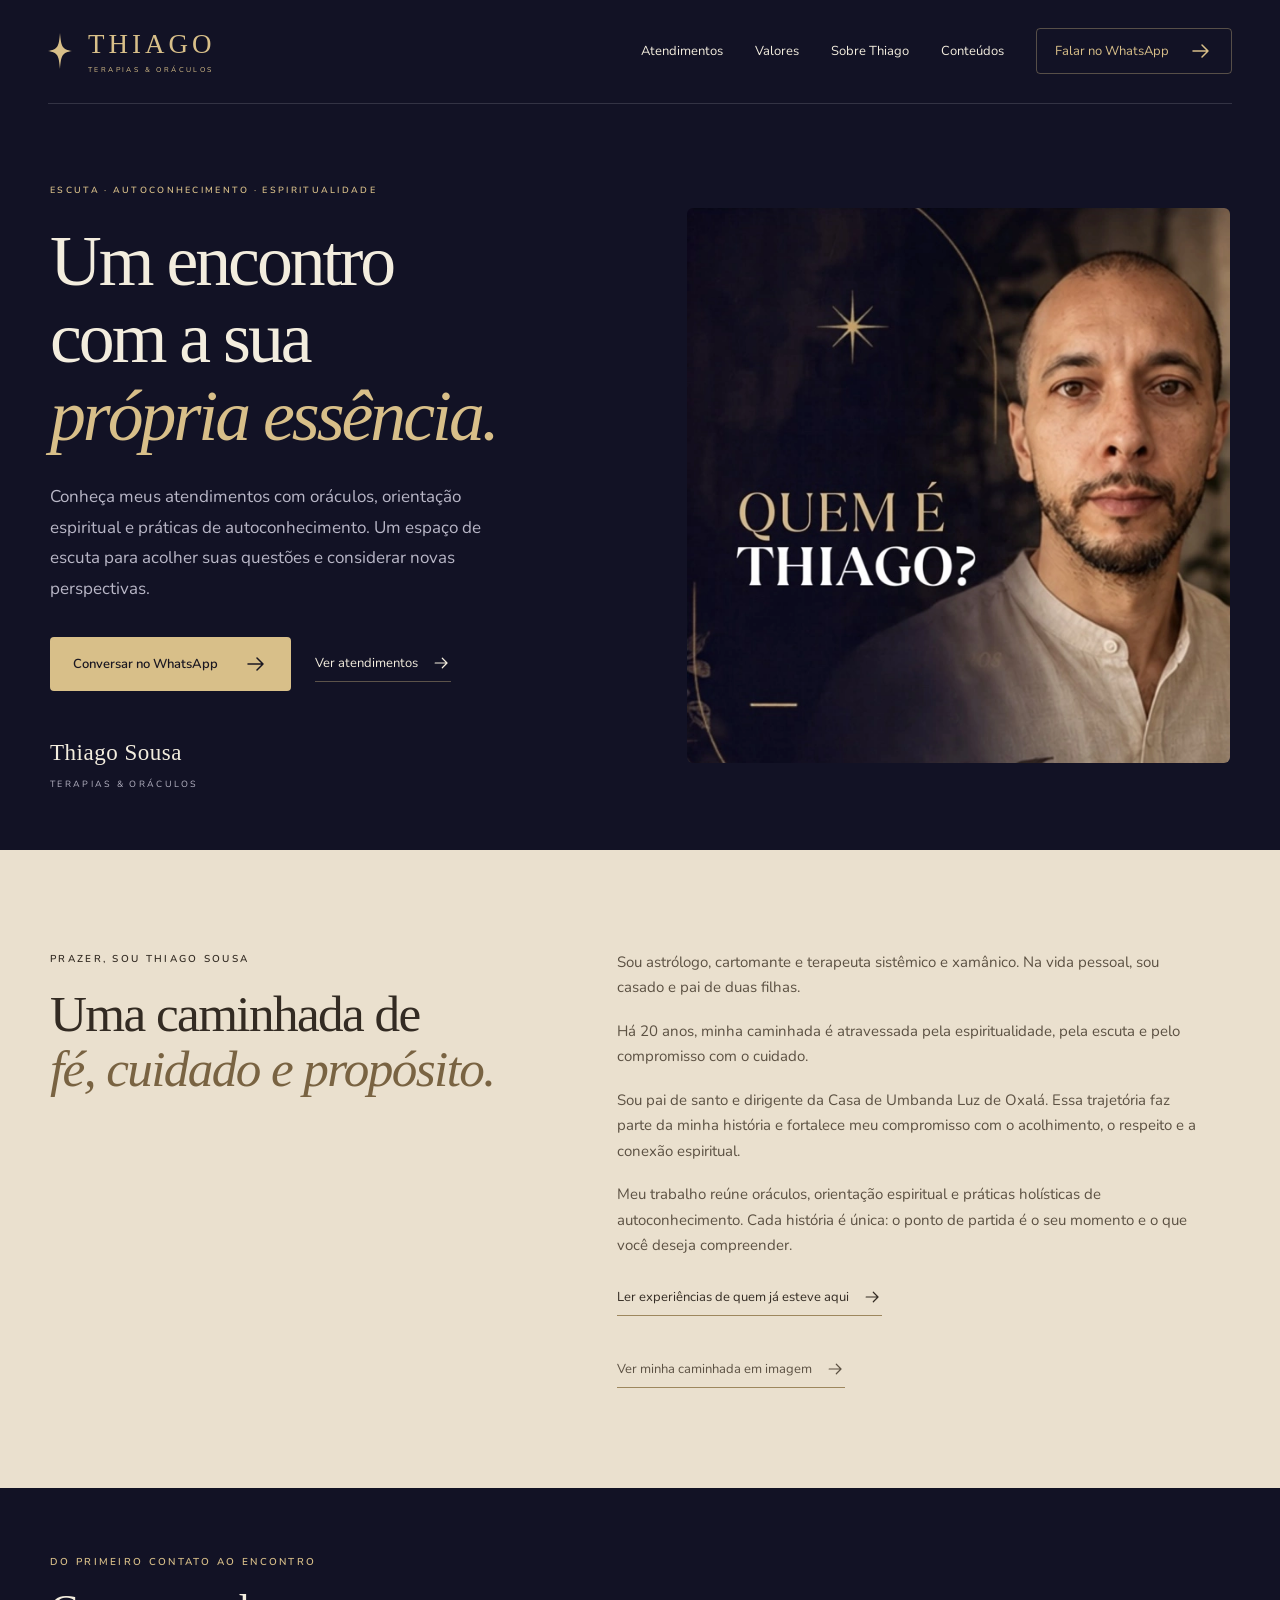
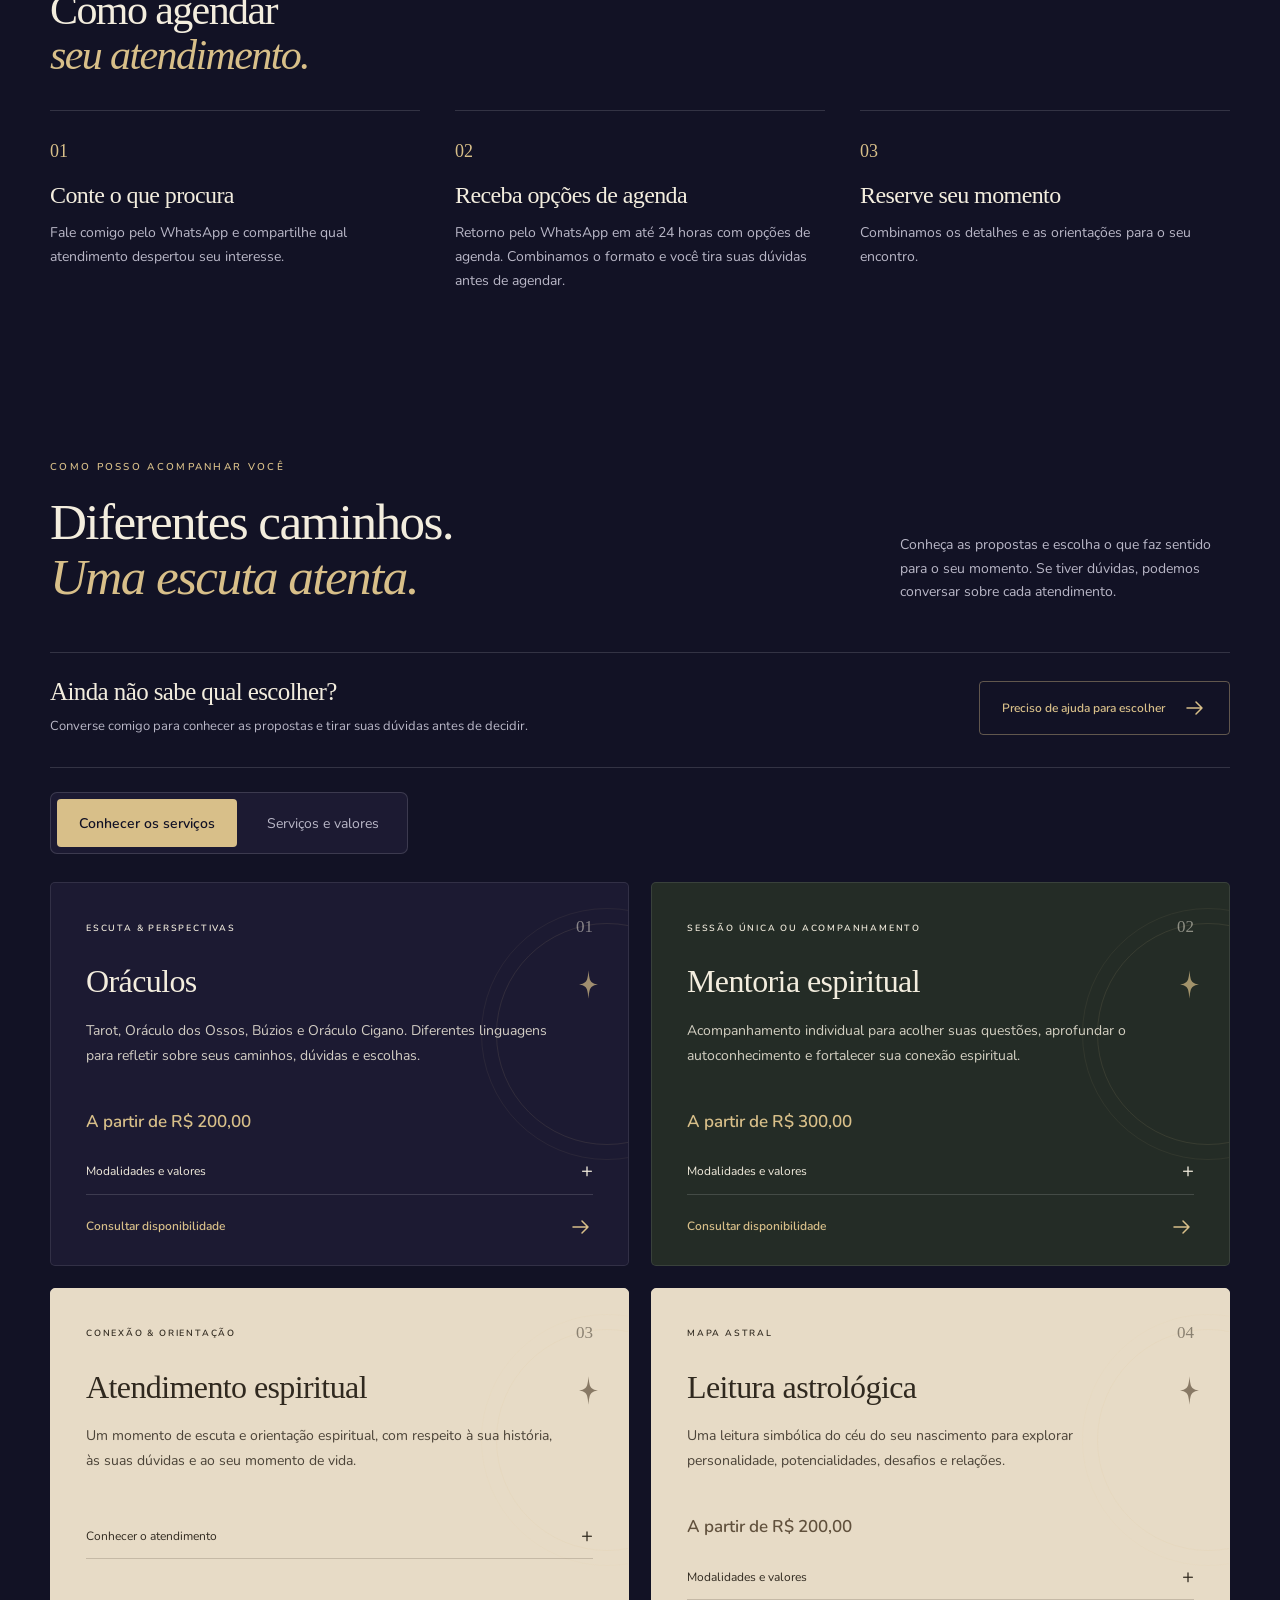
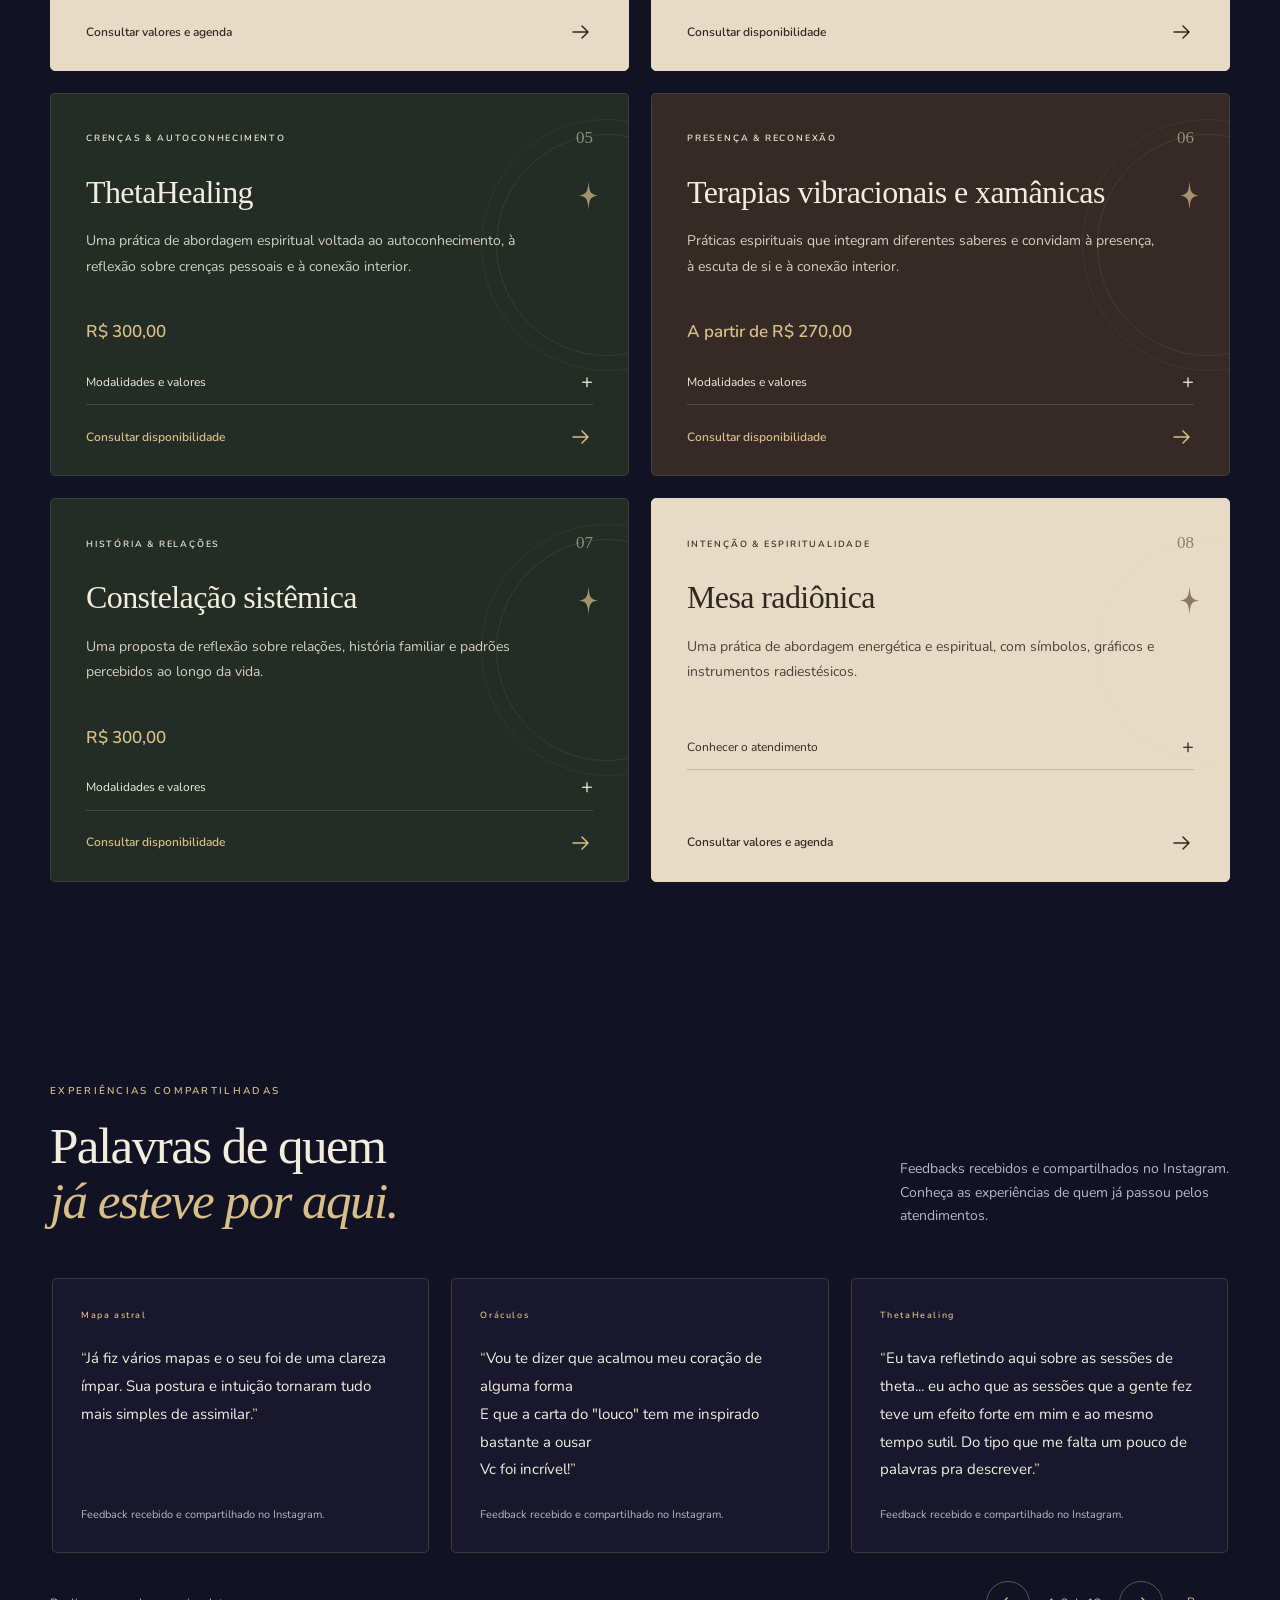
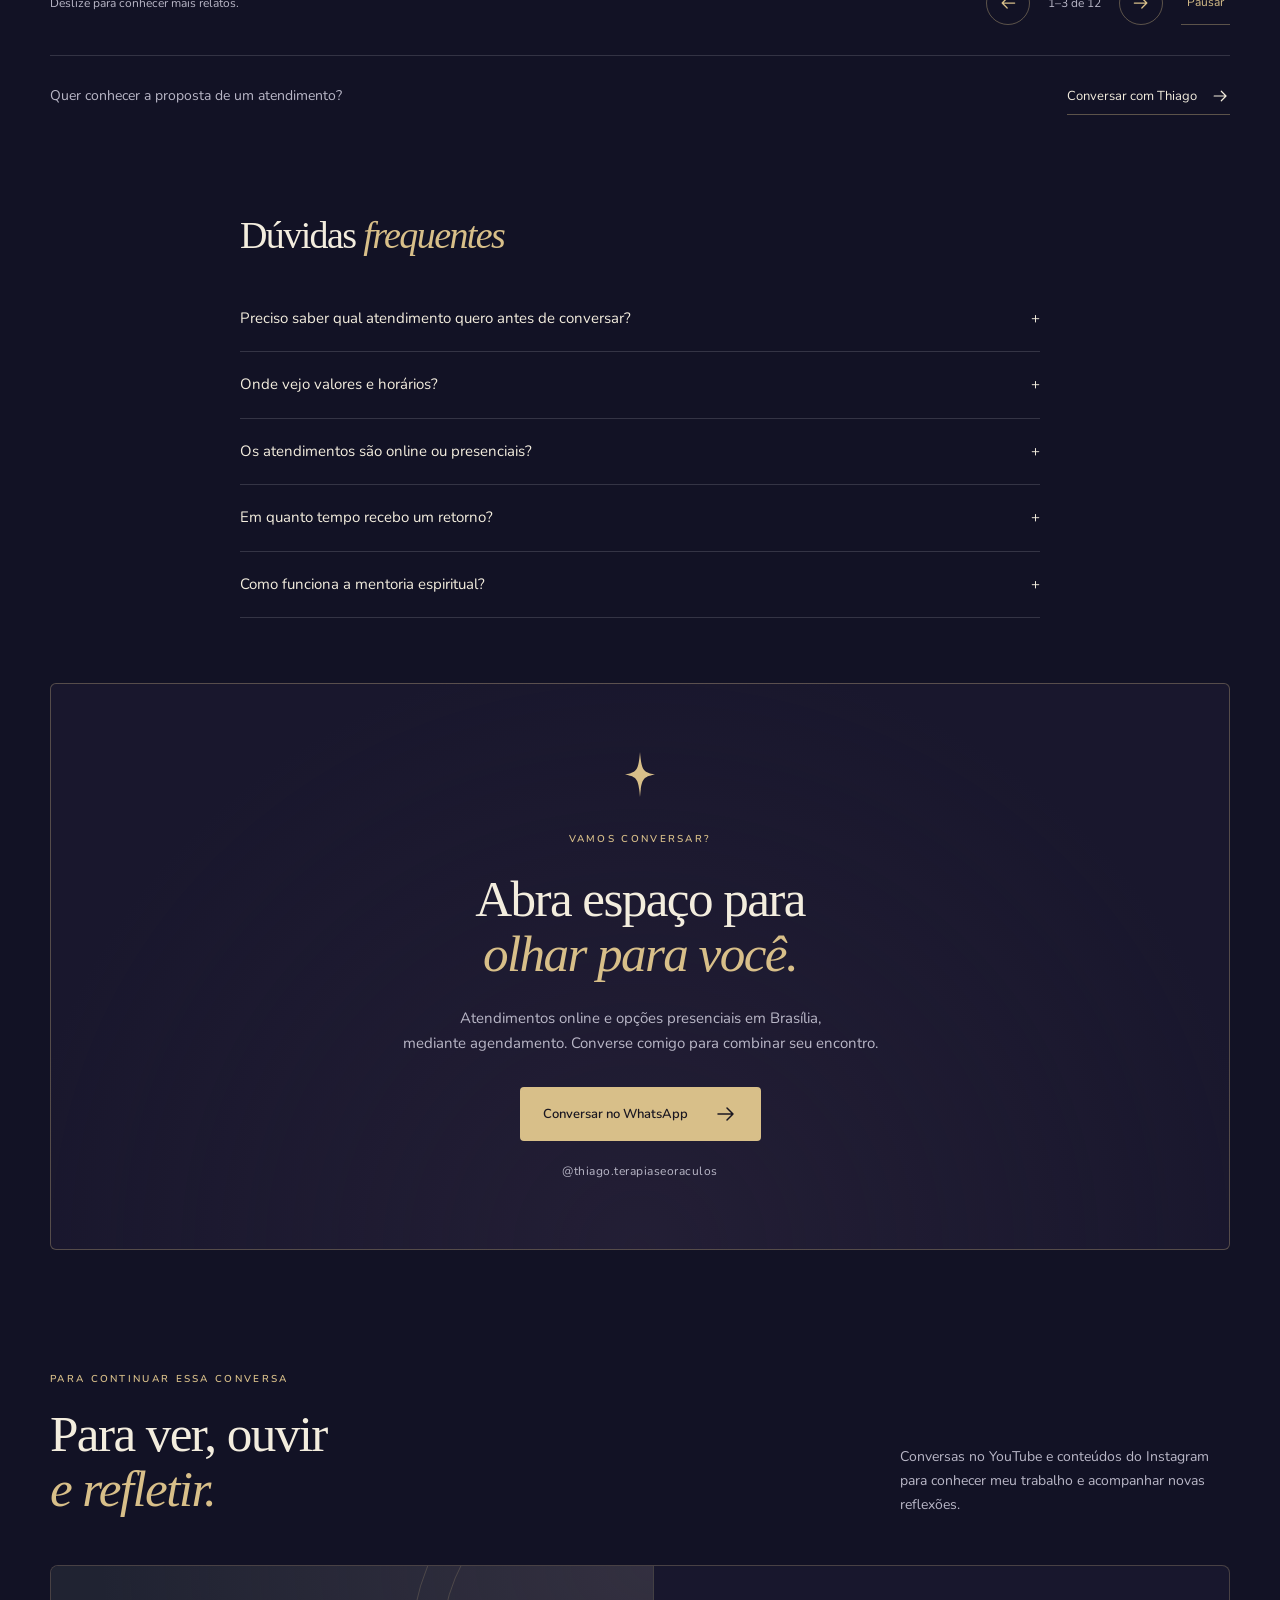
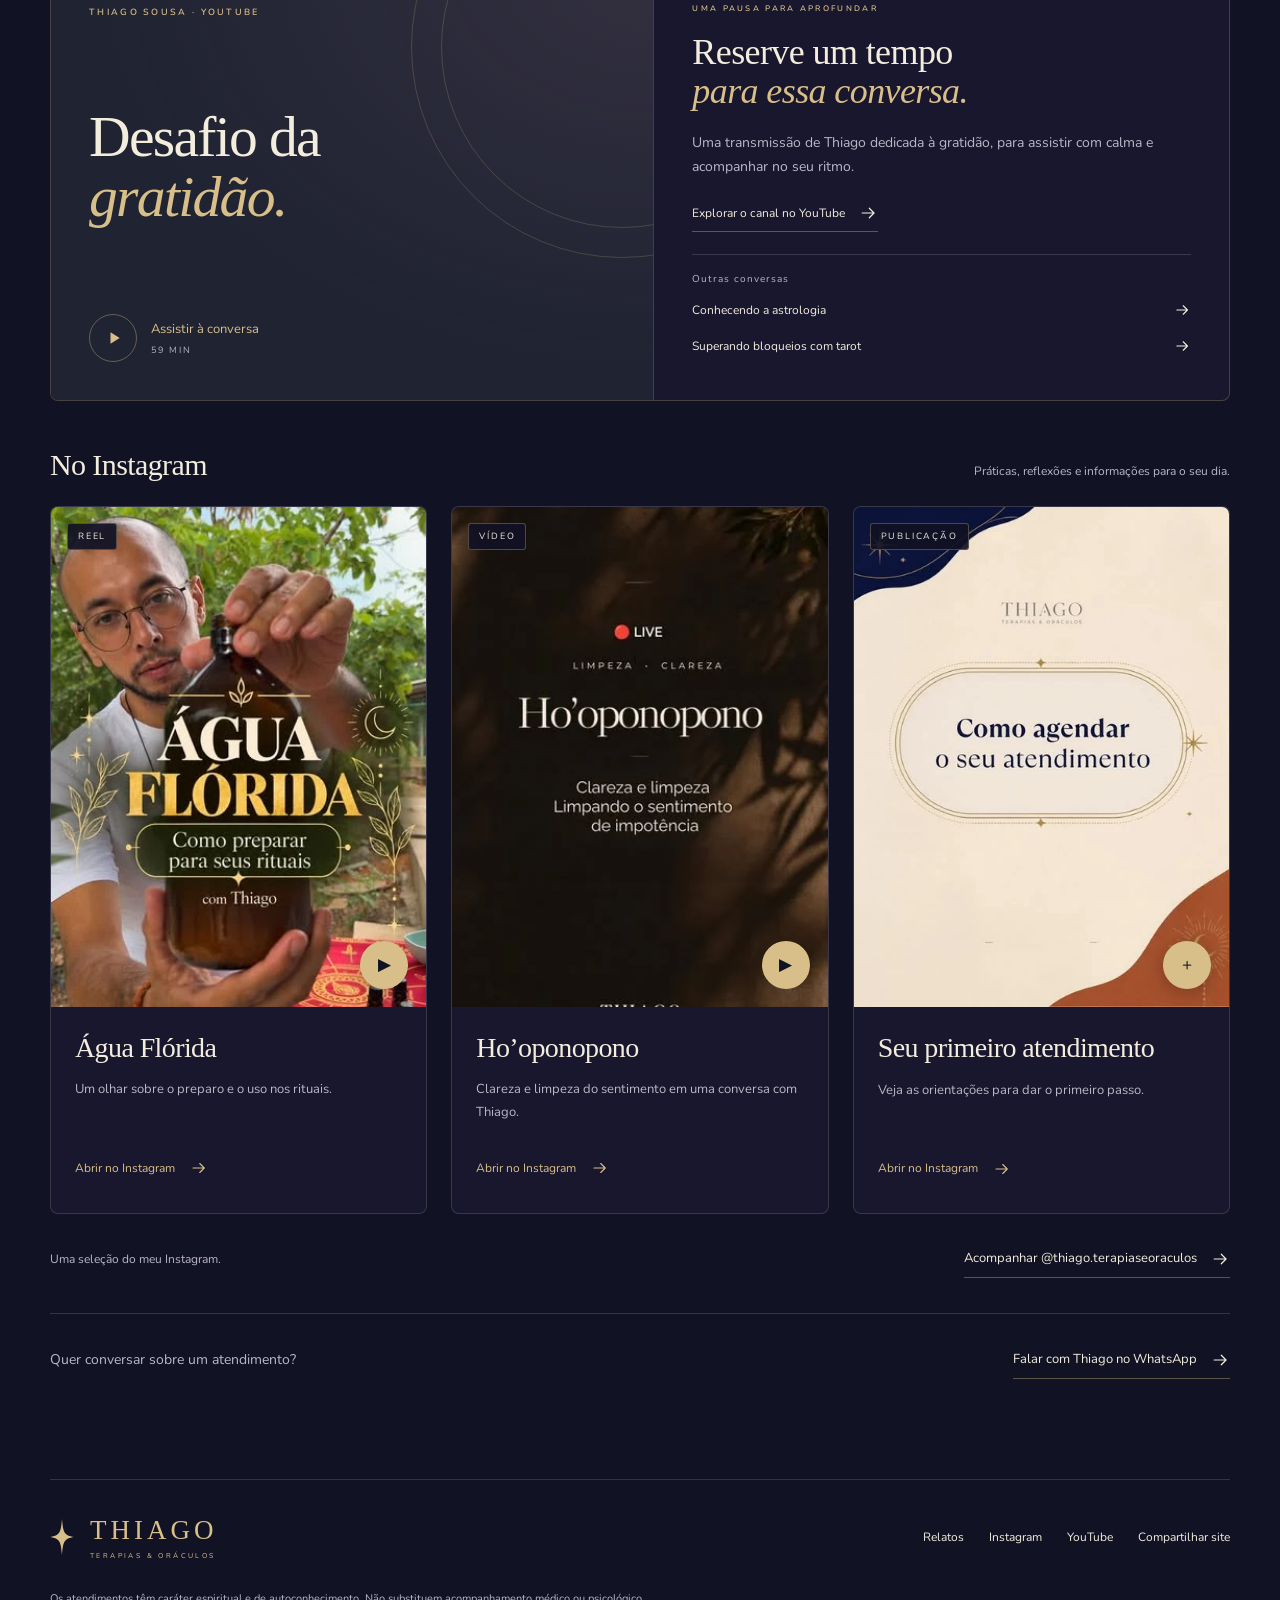
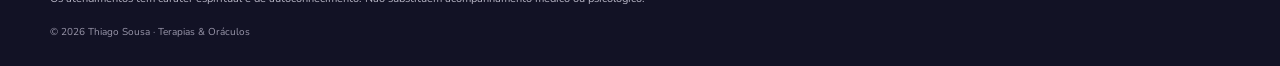
==== index.html @ 486e3136 "Amplia apresentação de Thiago e adiciona seis feedbacks conferidos no PDF" ====
<!doctype html>
<html lang="pt-BR"><head><meta charset="utf-8"><meta name="viewport" content="width=device-width, initial-scale=1"><title>Thiago Sousa · Terapias & Oráculos</title>
<meta name="description" content="Conheça os atendimentos de Thiago Sousa: oráculos, mentoria espiritual, mapa astral e práticas de autoconhecimento. Informações e agenda pelo WhatsApp.">
<meta name="theme-color" content="#121225"><link rel="canonical" href="https://thiagoterapiaseoraculos.github.io/meus-servicos/">
<meta property="og:type" content="website"><meta property="og:title" content="Thiago Sousa · Terapias & Oráculos"><meta property="og:description" content="Um espaço de escuta, autoconhecimento e conexão espiritual. Conheça os atendimentos e converse com Thiago."><meta property="og:locale" content="pt_BR"><meta property="og:url" content="https://thiagoterapiaseoraculos.github.io/meus-servicos/"><meta property="og:image" content="https://thiagoterapiaseoraculos.github.io/meus-servicos/assets/images/perfil/thiago-site-compartilhamento.jpg"><meta property="og:image:width" content="1200"><meta property="og:image:height" content="630"><meta property="og:image:type" content="image/jpeg"><meta property="og:image:alt" content="Thiago Sousa · Terapias & Oráculos. Escuta, autoconhecimento e espiritualidade.">
<meta property="og:site_name" content="Thiago Sousa · Terapias & Oráculos"><meta name="twitter:card" content="summary_large_image"><meta name="twitter:title" content="Thiago Sousa · Terapias & Oráculos"><meta name="twitter:description" content="Conheça os atendimentos e converse com Thiago."><meta name="twitter:image" content="https://thiagoterapiaseoraculos.github.io/meus-servicos/assets/images/perfil/thiago-site-compartilhamento.jpg"><meta name="twitter:image:alt" content="Thiago Sousa · Terapias & Oráculos. Escuta, autoconhecimento e espiritualidade.">
<link rel="icon" href="assets/images/marca/estrela.svg" type="image/svg+xml"><link rel="manifest" href="manifest.json"><link rel="stylesheet" href="assets/css/site.css?v=20261023-14"><script src="assets/js/site.js?v=20261023-14" defer></script>
<script type="application/ld+json">{"@context": "https://schema.org", "@type": "Person", "name": "Thiago Sousa", "url": "https://thiagoterapiaseoraculos.github.io/meus-servicos/", "sameAs": ["https://www.instagram.com/thiago.terapiaseoraculos", "https://www.youtube.com/@thiagocaprino5149"]}</script></head>
<body><a class="skip" href="#conteudo">Pular para o conteúdo</a><header class="site-header"><a class="wordmark" href="#inicio" aria-label="Thiago Terapias e Oráculos, início"><svg class="star" viewBox="0 0 40 60" aria-hidden="true"><path d="M20 0C18 24 16 27 0 30c16 3 18 6 20 30 2-24 4-27 20-30C24 27 22 24 20 0Z" fill="currentColor"/></svg><span>THIAGO<small>TERAPIAS & ORÁCULOS</small></span></a><nav aria-label="Navegação principal"><a href="#atendimentos">Atendimentos</a><a href="#valores" class="values-nav">Valores</a><a href="#sobre">Sobre Thiago</a><a href="#conteudos">Conteúdos</a><a href="https://wa.me/5561996540065?text=Ol%C3%A1%2C%20Thiago%21%20Gostaria%20de%20informa%C3%A7%C3%B5es%20sobre%20seus%20atendimentos%20e%20como%20agendar." class="nav-contact" target="_blank" rel="noopener noreferrer" aria-label="Conversar com Thiago no WhatsApp">Falar no WhatsApp <svg viewBox="0 0 24 24" aria-hidden="true"><path d="M4 12h15m-6-6 6 6-6 6"/></svg></a></nav></header>
<main id="conteudo"><section class="hero wrap" id="inicio"><div class="hero-copy"><p class="eyebrow">ESCUTA · AUTOCONHECIMENTO · ESPIRITUALIDADE</p><h1>Um encontro<br>com a sua<br><em>própria essência.</em></h1><p class="hero-description">Conheça meus atendimentos com oráculos, orientação espiritual e práticas de autoconhecimento. Um espaço de escuta para acolher suas questões e considerar novas perspectivas.</p><div class="hero-actions"><a class="button primary" href="https://wa.me/5561996540065?text=Ol%C3%A1%2C%20Thiago%21%20Gostaria%20de%20informa%C3%A7%C3%B5es%20sobre%20seus%20atendimentos%20e%20como%20agendar." target="_blank" rel="noopener noreferrer">Conversar no WhatsApp <svg viewBox="0 0 24 24" aria-hidden="true"><path d="M4 12h15m-6-6 6 6-6 6"/></svg></a><a class="text-link" href="#atendimentos">Ver atendimentos <svg viewBox="0 0 24 24" aria-hidden="true"><path d="M4 12h15m-6-6 6 6-6 6"/></svg></a></div><p class="signature">Thiago Sousa <span>Terapias & Oráculos</span></p></div><div class="hero-visual"><div class="portrait"><img src="assets/images/perfil/thiago-sousa-recortado.webp" alt="Thiago Sousa em sua apresentação, com camisa clara, ao lado do título Quem é Thiago?" width="628" height="642" fetchpriority="high"></div></div></section>
<section class="about section" id="sobre"><div class="wrap about-inner"><div class="about-heading"><p class="eyebrow">PRAZER, SOU THIAGO SOUSA</p><h2>Uma caminhada de<br><em>fé, cuidado e propósito.</em></h2></div><div class="about-copy"><p>Sou astrólogo, cartomante e terapeuta sistêmico e xamânico. Na vida pessoal, sou casado e pai de duas filhas.</p><p>Há 20 anos, minha caminhada é atravessada pela espiritualidade, pela escuta e pelo compromisso com o cuidado.</p><p>Sou pai de santo e dirigente da Casa de Umbanda Luz de Oxalá. Essa trajetória faz parte da minha história e fortalece meu compromisso com o acolhimento, o respeito e a conexão espiritual.</p><p>Meu trabalho reúne oráculos, orientação espiritual e práticas holísticas de autoconhecimento. Cada história é única: o ponto de partida é o seu momento e o que você deseja compreender.</p><a class="text-link" href="#relatos">Ler experiências de quem já esteve aqui <svg viewBox="0 0 24 24" aria-hidden="true"><path d="M4 12h15m-6-6 6 6-6 6"/></svg></a><div class="about-art-action"><button class="text-link about-art-link" type="button" data-art="assets/images/perfil/caminhada-espiritual.jpg" data-title="Uma caminhada de fé, cuidado e propósito" data-wide="false">Ver minha caminhada em imagem <svg viewBox="0 0 24 24" aria-hidden="true"><path d="M4 12h15m-6-6 6 6-6 6"/></svg></button></div></div></div></section>

<section class="steps steps-intro wrap section" id="como-funciona"><p class="eyebrow">DO PRIMEIRO CONTATO AO ENCONTRO</p><h2>Como agendar<br><em>seu atendimento.</em></h2><ol><li><span>01</span><h3>Conte o que procura</h3><p>Fale comigo pelo WhatsApp e compartilhe qual atendimento despertou seu interesse.</p></li><li><span>02</span><h3>Receba opções de agenda</h3><p>Retorno pelo WhatsApp em até 24 horas com opções de agenda. Combinamos o formato e você tira suas dúvidas antes de agendar.</p></li><li><span>03</span><h3>Reserve seu momento</h3><p>Combinamos os detalhes e as orientações para o seu encontro.</p></li></ol></section>
<section class="offerings wrap section" id="atendimentos"><div class="section-heading"><div><p class="eyebrow">COMO POSSO ACOMPANHAR VOCÊ</p><h2>Diferentes caminhos.<br><em>Uma escuta atenta.</em></h2></div><p>Conheça as propostas e escolha o que faz sentido para o seu momento. Se tiver dúvidas, podemos conversar sobre cada atendimento.</p></div><div class="choice-help"><div><h3>Ainda não sabe qual escolher?</h3><p>Converse comigo para conhecer as propostas e tirar suas dúvidas antes de decidir.</p></div><a class="button choice-button" href="https://wa.me/5561996540065?text=Ol%C3%A1%2C%20Thiago%21%20Ainda%20n%C3%A3o%20sei%20qual%20atendimento%20escolher.%20Gostaria%20de%20conhecer%20as%20propostas%20e%20tirar%20algumas%20d%C3%BAvidas." target="_blank" rel="noopener noreferrer">Preciso de ajuda para escolher <svg viewBox="0 0 24 24" aria-hidden="true"><path d="M4 12h15m-6-6 6 6-6 6"/></svg></a></div><div class="offerings-tabs" role="tablist" aria-label="Explorar atendimentos" hidden><button type="button" id="tab-services" role="tab" aria-selected="true" aria-controls="services-panel">Conhecer os serviços</button><button type="button" id="tab-values" role="tab" aria-selected="false" aria-controls="valores" tabindex="-1">Serviços e valores</button></div><div class="service-grid" id="services-panel" role="tabpanel" aria-labelledby="tab-services"><article class="service violet" id="oraculos"><div class="card-top"><span class="eyebrow">ESCUTA & PERSPECTIVAS</span><span class="card-number">01</span></div><svg class="star" viewBox="0 0 40 60" aria-hidden="true"><path d="M20 0C18 24 16 27 0 30c16 3 18 6 20 30 2-24 4-27 20-30C24 27 22 24 20 0Z" fill="currentColor"/></svg><h3>Oráculos</h3><p>Tarot, Oráculo dos Ossos, Búzios e Oráculo Cigano. Diferentes linguagens para refletir sobre seus caminhos, dúvidas e escolhas.</p><div class="service-price">A partir de R$ 200,00</div><details><summary>Modalidades e valores <span aria-hidden="true">+</span></summary><div class="service-more"><p>Cada oráculo tem sua própria linguagem simbólica. O encontro é um convite à escuta e à reflexão sobre o que você está vivendo, com espaço para suas perguntas e novas perspectivas.</p><dl class="price-list" aria-label="Modalidades e valores"><div><dt>Áudio e foto · até 7 perguntas</dt><dd>R$ 200,00</dd></div><div><dt>Online ao vivo</dt><dd>R$ 250,00</dd></div><div><dt>Presencial</dt><dd>R$ 300,00</dd></div></dl><p class="price-note">Valores para Tarot e Búzios. Para os demais oráculos, consulte pelo WhatsApp.</p><button class="art-open" type="button" data-art="assets/images/atendimentos/oraculos-arte.webp" data-title="Oráculos" data-wide="false">Ver apresentação visual <svg viewBox="0 0 24 24" aria-hidden="true"><path d="M4 12h15m-6-6 6 6-6 6"/></svg></button></div></details><a class="service-contact" href="https://wa.me/5561996540065?text=Ol%C3%A1%2C%20Thiago%21%20Gostaria%20de%20saber%20mais%20sobre%20Or%C3%A1culos." target="_blank" rel="noopener noreferrer">Consultar disponibilidade <svg viewBox="0 0 24 24" aria-hidden="true"><path d="M4 12h15m-6-6 6 6-6 6"/></svg></a></article><article class="service green" id="mentoria"><div class="card-top"><span class="eyebrow">SESSÃO ÚNICA OU ACOMPANHAMENTO</span><span class="card-number">02</span></div><svg class="star" viewBox="0 0 40 60" aria-hidden="true"><path d="M20 0C18 24 16 27 0 30c16 3 18 6 20 30 2-24 4-27 20-30C24 27 22 24 20 0Z" fill="currentColor"/></svg><h3>Mentoria espiritual</h3><p>Acompanhamento individual para acolher suas questões, aprofundar o autoconhecimento e fortalecer sua conexão espiritual.</p><div class="service-price">A partir de R$ 300,00</div><details><summary>Modalidades e valores <span aria-hidden="true">+</span></summary><div class="service-more"><p>Você pode começar com uma sessão única experimental ou escolher o acompanhamento em quatro encontros. No acompanhamento, integramos diferentes ferramentas de acordo com seu momento, suas necessidades e o que faz sentido para sua jornada. Um espaço para compreender seus processos e caminhar com mais consciência.</p><dl class="price-list" aria-label="Modalidades e valores"><div><dt>Sessão única experimental</dt><dd>R$ 300,00</dd></div><div><dt>4 sessões · remota</dt><dd><strong>R$ 1.100,00</strong><small class="package-rate">Equivale a R$ 275,00<br>por sessão</small></dd></div><div><dt>4 sessões · presencial</dt><dd><strong>R$ 1.200,00</strong><small class="package-rate">Equivale a R$ 300,00<br>por sessão</small></dd></div></dl><p class="price-note">O valor em destaque é o total das quatro sessões. O equivalente por sessão é apenas uma referência do pacote.</p><button class="art-open" type="button" data-art="assets/images/atendimentos/mentoria-arte.webp" data-title="Mentoria espiritual" data-wide="false">Ver apresentação visual <svg viewBox="0 0 24 24" aria-hidden="true"><path d="M4 12h15m-6-6 6 6-6 6"/></svg></button></div></details><a class="service-contact" href="https://wa.me/5561996540065?text=Ol%C3%A1%2C%20Thiago%21%20Gostaria%20de%20saber%20mais%20sobre%20Mentoria%20espiritual." target="_blank" rel="noopener noreferrer">Consultar disponibilidade <svg viewBox="0 0 24 24" aria-hidden="true"><path d="M4 12h15m-6-6 6 6-6 6"/></svg></a></article><article class="service sand" id="espiritual"><div class="card-top"><span class="eyebrow">CONEXÃO & ORIENTAÇÃO</span><span class="card-number">03</span></div><svg class="star" viewBox="0 0 40 60" aria-hidden="true"><path d="M20 0C18 24 16 27 0 30c16 3 18 6 20 30 2-24 4-27 20-30C24 27 22 24 20 0Z" fill="currentColor"/></svg><h3>Atendimento espiritual</h3><p>Um momento de escuta e orientação espiritual, com respeito à sua história, às suas dúvidas e ao seu momento de vida.</p><details><summary>Conhecer o atendimento <span aria-hidden="true">+</span></summary><div class="service-more"><p>Compartilhe suas questões, busque aconselhamento e receba direcionamentos para refletir sobre seus caminhos, desafios e escolhas.</p><button class="art-open" type="button" data-art="assets/images/atendimentos/espiritual-arte.webp" data-title="Atendimento espiritual" data-wide="false">Ver apresentação visual <svg viewBox="0 0 24 24" aria-hidden="true"><path d="M4 12h15m-6-6 6 6-6 6"/></svg></button></div></details><a class="service-contact" href="https://wa.me/5561996540065?text=Ol%C3%A1%2C%20Thiago%21%20Gostaria%20de%20saber%20mais%20sobre%20Atendimento%20espiritual." target="_blank" rel="noopener noreferrer">Consultar valores e agenda <svg viewBox="0 0 24 24" aria-hidden="true"><path d="M4 12h15m-6-6 6 6-6 6"/></svg></a></article><article class="service sand" id="astrologia"><div class="card-top"><span class="eyebrow">MAPA ASTRAL</span><span class="card-number">04</span></div><svg class="star" viewBox="0 0 40 60" aria-hidden="true"><path d="M20 0C18 24 16 27 0 30c16 3 18 6 20 30 2-24 4-27 20-30C24 27 22 24 20 0Z" fill="currentColor"/></svg><h3>Leitura astrológica</h3><p>Uma leitura simbólica do céu do seu nascimento para explorar personalidade, potencialidades, desafios e relações.</p><div class="service-price">A partir de R$ 200,00</div><details><summary>Modalidades e valores <span aria-hidden="true">+</span></summary><div class="service-more"><p>A leitura é personalizada a partir da sua data, horário e local de nascimento. O mapa oferece uma linguagem simbólica para refletir sobre sua forma de ser, seus relacionamentos e temas como família e trabalho. Sol, Lua e Ascendente ajudam a apresentar diferentes aspectos dessa leitura.</p><dl class="price-list" aria-label="Modalidades e valores"><div><dt>Mapa astral simples · fotos e áudio</dt><dd>R$ 200,00</dd></div><div><dt>Online ao vivo</dt><dd>R$ 250,00</dd></div><div><dt>Presencial</dt><dd>R$ 300,00</dd></div></dl><button class="art-open" type="button" data-art="assets/images/atendimentos/astrologia-arte.webp" data-title="Leitura astrológica" data-wide="false">Ver apresentação visual <svg viewBox="0 0 24 24" aria-hidden="true"><path d="M4 12h15m-6-6 6 6-6 6"/></svg></button></div></details><a class="service-contact" href="https://wa.me/5561996540065?text=Ol%C3%A1%2C%20Thiago%21%20Gostaria%20de%20saber%20mais%20sobre%20Leitura%20astrol%C3%B3gica." target="_blank" rel="noopener noreferrer">Consultar disponibilidade <svg viewBox="0 0 24 24" aria-hidden="true"><path d="M4 12h15m-6-6 6 6-6 6"/></svg></a></article><article class="service green" id="thetahealing"><div class="card-top"><span class="eyebrow">CRENÇAS & AUTOCONHECIMENTO</span><span class="card-number">05</span></div><svg class="star" viewBox="0 0 40 60" aria-hidden="true"><path d="M20 0C18 24 16 27 0 30c16 3 18 6 20 30 2-24 4-27 20-30C24 27 22 24 20 0Z" fill="currentColor"/></svg><h3>ThetaHealing</h3><p>Uma prática de abordagem espiritual voltada ao autoconhecimento, à reflexão sobre crenças pessoais e à conexão interior.</p><div class="service-price">R$ 300,00</div><details><summary>Modalidades e valores <span aria-hidden="true">+</span></summary><div class="service-more"><p>O encontro tem uma abordagem espiritual, com reflexão sobre crenças pessoais, conexão com sua essência e autoconhecimento. A proposta é abrir espaço para observar suas questões e considerar novas possibilidades, respeitando sua história e seu momento.</p><dl class="price-list" aria-label="Modalidades e valores"><div><dt>Sessão individual</dt><dd>R$ 300,00</dd></div></dl><button class="art-open" type="button" data-art="assets/images/atendimentos/thetahealing-arte.webp" data-title="ThetaHealing" data-wide="false">Ver apresentação visual <svg viewBox="0 0 24 24" aria-hidden="true"><path d="M4 12h15m-6-6 6 6-6 6"/></svg></button></div></details><a class="service-contact" href="https://wa.me/5561996540065?text=Ol%C3%A1%2C%20Thiago%21%20Gostaria%20de%20saber%20mais%20sobre%20ThetaHealing." target="_blank" rel="noopener noreferrer">Consultar disponibilidade <svg viewBox="0 0 24 24" aria-hidden="true"><path d="M4 12h15m-6-6 6 6-6 6"/></svg></a></article><article class="service earth" id="terapias"><div class="card-top"><span class="eyebrow">PRESENÇA & RECONEXÃO</span><span class="card-number">06</span></div><svg class="star" viewBox="0 0 40 60" aria-hidden="true"><path d="M20 0C18 24 16 27 0 30c16 3 18 6 20 30 2-24 4-27 20-30C24 27 22 24 20 0Z" fill="currentColor"/></svg><h3>Terapias vibracionais e xamânicas</h3><p>Práticas espirituais que integram diferentes saberes e convidam à presença, à escuta de si e à conexão interior.</p><div class="service-price">A partir de R$ 270,00</div><details><summary>Modalidades e valores <span aria-hidden="true">+</span></summary><div class="service-more"><p>Cada experiência é um momento de acolhimento e reflexão, com técnicas e práticas inspiradas em tradições ancestrais. Converse para conhecer a proposta e as ferramentas utilizadas no atendimento.</p><dl class="price-list" aria-label="Modalidades e valores"><div><dt>Sessão única · online</dt><dd>R$ 270,00</dd></div><div><dt>Sessão única · presencial</dt><dd>R$ 320,00</dd></div></dl><button class="art-open" type="button" data-art="assets/images/atendimentos/terapias-arte.webp" data-title="Terapias vibracionais e xamânicas" data-wide="false">Ver apresentação visual <svg viewBox="0 0 24 24" aria-hidden="true"><path d="M4 12h15m-6-6 6 6-6 6"/></svg></button></div></details><a class="service-contact" href="https://wa.me/5561996540065?text=Ol%C3%A1%2C%20Thiago%21%20Gostaria%20de%20saber%20mais%20sobre%20Terapias%20vibracionais%20e%20xam%C3%A2nicas." target="_blank" rel="noopener noreferrer">Consultar disponibilidade <svg viewBox="0 0 24 24" aria-hidden="true"><path d="M4 12h15m-6-6 6 6-6 6"/></svg></a></article><article class="service green" id="constelacao"><div class="card-top"><span class="eyebrow">HISTÓRIA & RELAÇÕES</span><span class="card-number">07</span></div><svg class="star" viewBox="0 0 40 60" aria-hidden="true"><path d="M20 0C18 24 16 27 0 30c16 3 18 6 20 30 2-24 4-27 20-30C24 27 22 24 20 0Z" fill="currentColor"/></svg><h3>Constelação sistêmica</h3><p>Uma proposta de reflexão sobre relações, história familiar e padrões percebidos ao longo da vida.</p><div class="service-price">R$ 300,00</div><details><summary>Modalidades e valores <span aria-hidden="true">+</span></summary><div class="service-more"><p>O encontro convida a observar narrativas e vínculos pessoais e a considerar diferentes perspectivas sobre suas escolhas e sua forma de se posicionar no mundo.</p><dl class="price-list" aria-label="Modalidades e valores"><div><dt>Online ou presencial</dt><dd>R$ 300,00</dd></div></dl><button class="art-open" type="button" data-art="assets/images/atendimentos/constelacao-arte.webp" data-title="Constelação sistêmica" data-wide="false">Ver apresentação visual <svg viewBox="0 0 24 24" aria-hidden="true"><path d="M4 12h15m-6-6 6 6-6 6"/></svg></button></div></details><a class="service-contact" href="https://wa.me/5561996540065?text=Ol%C3%A1%2C%20Thiago%21%20Gostaria%20de%20saber%20mais%20sobre%20Constela%C3%A7%C3%A3o%20sist%C3%AAmica." target="_blank" rel="noopener noreferrer">Consultar disponibilidade <svg viewBox="0 0 24 24" aria-hidden="true"><path d="M4 12h15m-6-6 6 6-6 6"/></svg></a></article><article class="service sand" id="mesa"><div class="card-top"><span class="eyebrow">INTENÇÃO & ESPIRITUALIDADE</span><span class="card-number">08</span></div><svg class="star" viewBox="0 0 40 60" aria-hidden="true"><path d="M20 0C18 24 16 27 0 30c16 3 18 6 20 30 2-24 4-27 20-30C24 27 22 24 20 0Z" fill="currentColor"/></svg><h3>Mesa radiônica</h3><p>Uma prática de abordagem energética e espiritual, com símbolos, gráficos e instrumentos radiestésicos.</p><details><summary>Conhecer o atendimento <span aria-hidden="true">+</span></summary><div class="service-more"><p>O trabalho é direcionado às suas intenções e às questões que deseja trazer para o encontro, dentro de uma perspectiva espiritual e simbólica.</p><button class="art-open" type="button" data-art="assets/images/atendimentos/mesa-arte.webp" data-title="Mesa radiônica" data-wide="true">Ver apresentação visual <svg viewBox="0 0 24 24" aria-hidden="true"><path d="M4 12h15m-6-6 6 6-6 6"/></svg></button></div></details><a class="service-contact" href="https://wa.me/5561996540065?text=Ol%C3%A1%2C%20Thiago%21%20Gostaria%20de%20saber%20mais%20sobre%20Mesa%20radi%C3%B4nica." target="_blank" rel="noopener noreferrer">Consultar valores e agenda <svg viewBox="0 0 24 24" aria-hidden="true"><path d="M4 12h15m-6-6 6 6-6 6"/></svg></a></article></div><section id="valores" class="price-catalog" role="tabpanel" aria-labelledby="tab-values" tabindex="0" hidden><div class="catalog-intro"><h3>Serviços e valores</h3><p>Compare as modalidades e escolha como prefere ser atendido. Os encontros presenciais em Brasília são combinados por agendamento.</p></div><div class="catalog-grid"></div><p class="catalog-footnote">Nos pacotes, o valor em destaque é o total das quatro sessões. Confirme a disponibilidade e as condições de pagamento antes de agendar.</p></section></section>

<section class="testimonials wrap section" id="relatos" aria-labelledby="relatos-title"><div class="section-heading"><div><p class="eyebrow">EXPERIÊNCIAS COMPARTILHADAS</p><h2 id="relatos-title">Palavras de quem<br><em>já esteve por aqui.</em></h2></div><p>Feedbacks recebidos e compartilhados no Instagram. Conheça as experiências de quem já passou pelos atendimentos.</p></div><div class="testimonial-carousel" role="region" aria-roledescription="carrossel" aria-label="Feedbacks recebidos"><div class="testimonial-track" id="feedback-track" tabindex="0" aria-label="Feedbacks. Deslize ou use as setas para navegar."><figure class="testimonial" data-source-page="31"><p class="eyebrow">Mapa astral</p><blockquote><p>Já fiz vários mapas e o seu foi de uma clareza ímpar. Sua postura e intuição tornaram tudo mais simples de assimilar.</p></blockquote><figcaption>Feedback recebido e compartilhado no Instagram.</figcaption></figure><figure class="testimonial" data-source-page="24"><p class="eyebrow">Oráculos</p><blockquote><p>Vou te dizer que acalmou meu coração de alguma forma<br>E que a carta do &quot;louco&quot; tem me inspirado bastante a ousar<br>Vc foi incrível!</p></blockquote><figcaption>Feedback recebido e compartilhado no Instagram.</figcaption></figure><figure class="testimonial" data-source-page="9"><p class="eyebrow">ThetaHealing</p><blockquote><p>Eu tava refletindo aqui sobre as sessões de theta... eu acho que as sessões que a gente fez teve um efeito forte em mim e ao mesmo tempo sutil. Do tipo que me falta um pouco de palavras pra descrever.</p></blockquote><figcaption>Feedback recebido e compartilhado no Instagram.</figcaption></figure><figure class="testimonial" data-source-page="46"><p class="eyebrow">Mapa astral</p><blockquote><p>Adorei a leitura do mapa: completa. Não deixa dúvidas, é paciente, trata as questões de forma leve e com clareza.</p></blockquote><figcaption>Feedback recebido e compartilhado no Instagram.</figcaption></figure><figure class="testimonial" data-source-page="66"><p class="eyebrow">Oráculos</p><blockquote><p>Gratidão por você ser essa pessoa iluminada que acolhe com muito carinho.</p></blockquote><figcaption>Feedback recebido e compartilhado no Instagram.</figcaption></figure><figure class="testimonial" data-source-page="40"><p class="eyebrow">Mapa astral</p><blockquote><p>Minha experiência foi ótima, adoro que tu explica casa por casa com as explicações dos significados dos planetas, dos zodíacos, carmas, darmas...</p></blockquote><figcaption>Feedback recebido e compartilhado no Instagram.</figcaption></figure><figure class="testimonial" data-source-page="35"><p class="eyebrow">Mapa astral</p><blockquote><p>Parabéns pelo seu trabalho incrível, pela sua sensibilidade, pela sua leitura detalhada, cuidadosa e extremamente perspicaz do mapa! E ainda por toda a disponibilidade pra tirar todas as dúvidas durante e depois!</p></blockquote><figcaption>Feedback recebido e compartilhado no Instagram.</figcaption></figure><figure class="testimonial" data-source-page="44"><p class="eyebrow">Mapa astral e ThetaHealing</p><blockquote><p>Gratidão pela fantástica leitura do meu mapa e da sessão de theta healing.</p></blockquote><figcaption>Feedback recebido e compartilhado no Instagram.</figcaption></figure><figure class="testimonial" data-source-page="48"><p class="eyebrow">Mapa astral</p><blockquote><p>Gente, fiz meu mapa astral com o Thiago, foi muito maravilhoso, pude ver questões de minha vida que já sabia e foram reforçadas para poder olhar pra elas, e descobri muitas outras.</p></blockquote><figcaption>Feedback recebido e compartilhado no Instagram.</figcaption></figure><figure class="testimonial" data-source-page="49"><p class="eyebrow">Mapa astral</p><blockquote><p>Foi lindo! Fiquei muito muito muito esclarecida, feliz e surpresa. Muito obrigadaaaa</p></blockquote><figcaption>Feedback recebido e compartilhado no Instagram.</figcaption></figure><figure class="testimonial" data-source-page="59"><p class="eyebrow">Oráculos</p><blockquote><p>O atendimento foi excelente. O jogo foi bem preciso em algumas partes, me disse muita coisa que eu já sentia antes.</p></blockquote><figcaption>Feedback recebido e compartilhado no Instagram.</figcaption></figure><figure class="testimonial" data-source-page="64"><p class="eyebrow">Mapa astral e Tarot</p><blockquote><p>Ele é muito competente no que faz, sério e acolhedor. Depois ainda tive outras experiências maravilhosas e muito assertivas com o jogo das cartas de tarô.</p></blockquote><figcaption>Feedback recebido e compartilhado no Instagram.</figcaption></figure></div><div class="feedback-controls" hidden><p class="feedback-hint">Deslize para conhecer mais relatos.</p><div class="feedback-navigation"><button id="feedback-prev" type="button" class="feedback-arrow" aria-label="Feedback anterior" aria-controls="feedback-track"><svg viewBox="0 0 24 24" aria-hidden="true"><path d="M20 12H5m6-6-6 6 6 6"/></svg></button><span id="feedback-position" class="feedback-position" aria-live="off">1 de 12</span><button id="feedback-next" type="button" class="feedback-arrow" aria-label="Próximo feedback" aria-controls="feedback-track"><svg viewBox="0 0 24 24" aria-hidden="true"><path d="M4 12h15m-6-6 6 6-6 6"/></svg></button><button id="feedback-play" type="button" class="feedback-play" aria-label="Pausar alternância automática dos feedbacks">Pausar</button></div></div></div><div class="testimonials-contact"><p>Quer conhecer a proposta de um atendimento?</p><a class="text-link" href="https://wa.me/5561996540065?text=Ol%C3%A1%2C%20Thiago%21%20Li%20os%20relatos%20no%20site%20e%20gostaria%20de%20conhecer%20seus%20atendimentos." target="_blank" rel="noopener noreferrer">Conversar com Thiago <svg viewBox="0 0 24 24" aria-hidden="true"><path d="M4 12h15m-6-6 6 6-6 6"/></svg></a></div></section>
<section class="faq wrap section" id="duvidas"><h2>Dúvidas <em>frequentes</em></h2><details><summary>Preciso saber qual atendimento quero antes de conversar?<span aria-hidden="true">+</span></summary><p>Você pode entrar em contato mesmo sem ter escolhido. Conte o que procura e tire suas dúvidas sobre as propostas antes de decidir pelo agendamento.</p></details><details><summary>Onde vejo valores e horários?<span aria-hidden="true">+</span></summary><p>Você encontra a lista completa na aba Serviços e valores, além dos detalhes de cada atendimento. Para horários disponíveis, condições de pagamento ou serviços com valor sob consulta, converse comigo pelo WhatsApp antes de agendar.</p></details><details><summary>Os atendimentos são online ou presenciais?<span aria-hidden="true">+</span></summary><p>Há opções online e alguns atendimentos presenciais em Brasília, mediante agendamento. Consulte as modalidades de cada serviço e confirme a disponibilidade e o local pelo WhatsApp.</p></details><details><summary>Em quanto tempo recebo um retorno?<span aria-hidden="true">+</span></summary><p>O retorno pelo WhatsApp é em até 24 horas, com opções de agenda. Informe seu nome e qual serviço despertou seu interesse para continuarmos a conversa.</p></details><details><summary>Como funciona a mentoria espiritual?<span aria-hidden="true">+</span></summary><p>Você pode escolher uma sessão única experimental ou um acompanhamento individual em quatro sessões. As ferramentas são integradas de acordo com seu momento, suas necessidades e a proposta combinada para os encontros.</p></details></section>
<section class="contact wrap" id="contato"><svg class="star" viewBox="0 0 40 60" aria-hidden="true"><path d="M20 0C18 24 16 27 0 30c16 3 18 6 20 30 2-24 4-27 20-30C24 27 22 24 20 0Z" fill="currentColor"/></svg><p class="eyebrow">VAMOS CONVERSAR?</p><h2>Abra espaço para<br><em>olhar para você.</em></h2><p>Atendimentos online e opções presenciais em Brasília,<br>mediante agendamento. Converse comigo para combinar seu encontro.</p><a class="button primary" href="https://wa.me/5561996540065?text=Ol%C3%A1%2C%20Thiago%21%20Gostaria%20de%20informa%C3%A7%C3%B5es%20sobre%20seus%20atendimentos." target="_blank" rel="noopener noreferrer">Conversar no WhatsApp <svg viewBox="0 0 24 24" aria-hidden="true"><path d="M4 12h15m-6-6 6 6-6 6"/></svg></a><a class="instagram" href="https://www.instagram.com/thiago.terapiaseoraculos/" target="_blank" rel="noopener noreferrer">@thiago.terapiaseoraculos</a></section>
<section class="social-section wrap section" id="conteudos" aria-labelledby="social-title"><div class="section-heading"><div><p class="eyebrow">PARA CONTINUAR ESSA CONVERSA</p><h2 id="social-title">Para ver, ouvir<br><em>e refletir.</em></h2></div><p>Conversas no YouTube e conteúdos do Instagram para conhecer meu trabalho e acompanhar novas reflexões.</p></div><article class="youtube-feature" aria-labelledby="youtube-feature-title"><button type="button" class="youtube-cover" data-youtube="f5kj5no6g2g" data-title="Desafio da gratidão" aria-label="Assistir: Desafio da gratidão no YouTube" aria-haspopup="dialog"><span class="eyebrow">THIAGO SOUSA · YOUTUBE</span><span class="youtube-poster-title">Desafio da<br><em>gratidão.</em></span><span class="youtube-play"><svg viewBox="0 0 24 24" aria-hidden="true"><path d="m9 5 11 7-11 7Z"/></svg><span>Assistir à conversa <small>59 MIN</small></span></span></button><div class="youtube-copy"><p class="eyebrow">UMA PAUSA PARA APROFUNDAR</p><h3 id="youtube-feature-title">Reserve um tempo<br><em>para essa conversa.</em></h3><p>Uma transmissão de Thiago dedicada à gratidão, para assistir com calma e acompanhar no seu ritmo.</p><a class="text-link" href="https://www.youtube.com/@thiagocaprino5149" target="_blank" rel="noopener noreferrer">Explorar o canal no YouTube <svg viewBox="0 0 24 24" aria-hidden="true"><path d="M4 12h15m-6-6 6 6-6 6"/></svg></a><div class="youtube-more"><span>Outras conversas</span><a href="https://www.youtube.com/watch?v=M486wiv3Q28" target="_blank" rel="noopener noreferrer">Conhecendo a astrologia <svg viewBox="0 0 24 24" aria-hidden="true"><path d="M4 12h15m-6-6 6 6-6 6"/></svg></a><a href="https://www.youtube.com/watch?v=R0SFAPJ39nE" target="_blank" rel="noopener noreferrer">Superando bloqueios com tarot <svg viewBox="0 0 24 24" aria-hidden="true"><path d="M4 12h15m-6-6 6 6-6 6"/></svg></a></div></div></article><div class="social-subheading"><h3>No Instagram</h3><span>Práticas, reflexões e informações para o seu dia.</span></div><div class="social-grid"><article class="social-card"><button type="button" class="social-cover" data-instagram="https://www.instagram.com/thiago.terapiaseoraculos/reel/Dez1kHcpO6o/" data-title="Água Flórida" aria-label="Assistir aqui: Água Flórida" aria-haspopup="dialog"><img src="assets/images/conteudos/agua-florida.webp" alt="Capa de Água Flórida, publicação de Thiago Sousa" width="640" height="853" loading="lazy" decoding="async"><span class="social-type">REEL</span><span class="social-play" aria-hidden="true">▶</span></button><div class="social-copy"><h3>Água Flórida</h3><p>Um olhar sobre o preparo e o uso nos rituais.</p><a href="https://www.instagram.com/thiago.terapiaseoraculos/reel/Dez1kHcpO6o/" target="_blank" rel="noopener noreferrer">Abrir no Instagram <svg viewBox="0 0 24 24" aria-hidden="true"><path d="M4 12h15m-6-6 6 6-6 6"/></svg></a></div></article><article class="social-card"><button type="button" class="social-cover" data-instagram="https://www.instagram.com/thiago.terapiaseoraculos/reel/Ddd2f3ViSuT/" data-title="Ho’oponopono" aria-label="Assistir aqui: Ho’oponopono" aria-haspopup="dialog"><img src="assets/images/conteudos/hooponopono.webp" alt="Capa de Ho’oponopono, publicação de Thiago Sousa" width="640" height="853" loading="lazy" decoding="async"><span class="social-type">VÍDEO</span><span class="social-play" aria-hidden="true">▶</span></button><div class="social-copy"><h3>Ho’oponopono</h3><p>Clareza e limpeza do sentimento em uma conversa com Thiago.</p><a href="https://www.instagram.com/thiago.terapiaseoraculos/reel/Ddd2f3ViSuT/" target="_blank" rel="noopener noreferrer">Abrir no Instagram <svg viewBox="0 0 24 24" aria-hidden="true"><path d="M4 12h15m-6-6 6 6-6 6"/></svg></a></div></article><article class="social-card"><button type="button" class="social-cover" data-instagram="https://www.instagram.com/thiago.terapiaseoraculos/p/DehTt9tFkTn/" data-title="Seu primeiro atendimento" aria-label="Ver publicação aqui: Seu primeiro atendimento" aria-haspopup="dialog"><img src="assets/images/conteudos/como-agendar.webp" alt="Capa de Seu primeiro atendimento, publicação de Thiago Sousa" width="640" height="853" loading="lazy" decoding="async"><span class="social-type">PUBLICAÇÃO</span><span class="social-play" aria-hidden="true">+</span></button><div class="social-copy"><h3>Seu primeiro atendimento</h3><p>Veja as orientações para dar o primeiro passo.</p><a href="https://www.instagram.com/thiago.terapiaseoraculos/p/DehTt9tFkTn/" target="_blank" rel="noopener noreferrer">Abrir no Instagram <svg viewBox="0 0 24 24" aria-hidden="true"><path d="M4 12h15m-6-6 6 6-6 6"/></svg></a></div></article></div><div class="social-bottom"><span>Uma seleção do meu Instagram.</span><a class="text-link" href="https://www.instagram.com/thiago.terapiaseoraculos/" target="_blank" rel="noopener noreferrer">Acompanhar @thiago.terapiaseoraculos <svg viewBox="0 0 24 24" aria-hidden="true"><path d="M4 12h15m-6-6 6 6-6 6"/></svg></a></div><div class="content-contact"><p>Quer conversar sobre um atendimento?</p><a class="text-link" href="https://wa.me/5561996540065?text=Ol%C3%A1%2C%20Thiago%21%20Gostaria%20de%20informa%C3%A7%C3%B5es%20sobre%20seus%20atendimentos%20e%20como%20agendar." target="_blank" rel="noopener noreferrer">Falar com Thiago no WhatsApp <svg viewBox="0 0 24 24" aria-hidden="true"><path d="M4 12h15m-6-6 6 6-6 6"/></svg></a></div></section></main>
<footer class="site-footer wrap"><div class="footer-top"><a class="wordmark" href="#inicio"><svg class="star" viewBox="0 0 40 60" aria-hidden="true"><path d="M20 0C18 24 16 27 0 30c16 3 18 6 20 30 2-24 4-27 20-30C24 27 22 24 20 0Z" fill="currentColor"/></svg><span>THIAGO<small>TERAPIAS & ORÁCULOS</small></span></a><div><a href="#relatos">Relatos</a><a href="https://www.instagram.com/thiago.terapiaseoraculos/" target="_blank" rel="noopener noreferrer">Instagram</a><a href="https://www.youtube.com/@thiagocaprino5149" target="_blank" rel="noopener noreferrer">YouTube</a><button id="share" type="button">Compartilhar site</button></div></div><p class="note">Os atendimentos têm caráter espiritual e de autoconhecimento. Não substituem acompanhamento médico ou psicológico.</p><p class="copyright">© <span id="year">2026</span> Thiago Sousa · Terapias & Oráculos</p></footer><p class="share-status" role="status" id="share-status"></p>
<dialog id="art-dialog" aria-labelledby="art-title"><div class="dialog-heading"><h2 id="art-title">Apresentação</h2><button id="close-art" type="button" aria-label="Fechar apresentação">×</button></div><div class="art-frame"><img id="art-image" alt="" width="698" height="1239"></div><p class="art-caption">Material de apresentação do atendimento.</p></dialog><dialog id="instagram-dialog" class="instagram-dialog" aria-labelledby="instagram-title"><div class="dialog-heading"><h2 id="instagram-title">Conteúdo do Instagram</h2><button id="close-instagram" type="button" aria-label="Fechar conteúdo">×</button></div><p class="instagram-notice">Conteúdo carregado do Instagram. Se não aparecer, abra a publicação pelo link abaixo.</p><div id="instagram-player"></div><a id="instagram-original" class="button primary" target="_blank" rel="noopener noreferrer">Abrir no Instagram</a></dialog><a class="mobile-contact" href="https://wa.me/5561996540065?text=Ol%C3%A1%2C%20Thiago%21%20Gostaria%20de%20informa%C3%A7%C3%B5es%20sobre%20seus%20atendimentos%20e%20como%20agendar." target="_blank" rel="noopener noreferrer" aria-label="Conversar com Thiago no WhatsApp" hidden><span>Falar com Thiago <small>WhatsApp</small></span><svg viewBox="0 0 24 24" aria-hidden="true"><path d="M4 12h15m-6-6 6 6-6 6"/></svg></a></body></html>
---- assets/css/site.css ----
@font-face{font-family:Nunito;src:url('../fonts/nunito-regular.woff2') format('woff2');font-display:swap;font-weight:400}@font-face{font-family:Nunito;src:url('../fonts/nunito-semibold.woff2') format('woff2');font-display:swap;font-weight:600}
:root{--ink:#121225;--navy:#18172d;--gold:#d8bf89;--cream:#f3edde;--muted:#b9b7c7;--line:#ffffff24;--serif:Georgia,'Times New Roman',serif}*{box-sizing:border-box}html{scroll-behavior:smooth;scroll-padding-top:100px}body{margin:0;background:var(--ink);color:var(--cream);font-family:Nunito,Arial,sans-serif;font-size:17px;line-height:1.7}a{color:inherit;text-decoration:none}button{font:inherit;color:inherit;cursor:pointer}button,a,summary{-webkit-tap-highlight-color:transparent}a:focus-visible,button:focus-visible,summary:focus-visible{outline:2px solid var(--gold);outline-offset:6px}svg{width:24px;height:24px;flex-shrink:0}svg:not(.star){fill:none;stroke:currentColor;stroke-width:1.5;stroke-linecap:round;stroke-linejoin:round}.star{width:30px;height:45px;color:var(--gold)}h1,h2,h3,p{margin:0}h1,h2,h3{font-family:var(--serif);font-weight:400;line-height:1.08}h1{font-size:clamp(54px,5.6vw,84px);letter-spacing:-3px}h2{font-size:clamp(36px,4vw,55px);letter-spacing:-1.6px}h3{font-size:32px;letter-spacing:-.6px}em{font-weight:400;color:var(--gold)}.wrap{width:min(1180px,calc(100% - 96px));margin-inline:auto}.section{padding-block:100px}.eyebrow{font-size:10px;letter-spacing:2.3px;font-weight:600;line-height:1.8}.site-header{width:min(1320px,calc(100% - 96px));margin:auto;display:flex;align-items:center;justify-content:space-between;padding-block:28px;border-bottom:1px solid var(--line);gap:30px}.wordmark{display:inline-flex;gap:16px;align-items:center}.wordmark>span{font-family:var(--serif);font-size:27px;letter-spacing:4px;color:var(--gold);line-height:1.2}.wordmark small{display:block;font-family:Nunito,Arial,sans-serif;font-size:7px;letter-spacing:2.4px;margin-top:6px}.wordmark .star{width:24px;height:40px}.site-header nav{display:flex;align-items:center;gap:32px;font-size:13px}.nav-contact{display:flex;align-items:center;gap:20px;color:var(--gold);border:1px solid #d8bf8959;border-radius:4px;padding:10px 18px}a:hover{color:var(--gold)}.hero{display:grid;grid-template-columns:1.04fr 1fr;align-items:center;gap:72px;padding-block:78px 64px;position:relative}.hero-copy>.eyebrow{color:var(--gold);margin-bottom:25px;font-size:9px}.hero-description{margin-top:27px;max-width:440px;color:var(--muted);line-height:1.8;font-size:17px}.hero-actions{display:flex;flex-wrap:wrap;gap:24px;align-items:center;margin-top:32px}.button{display:inline-flex;align-items:center;justify-content:center;gap:26px;border:1px solid transparent;border-radius:4px;font-size:13px;font-weight:600;min-height:52px;padding:14px 22px}.primary{color:#1a1721;background:var(--gold)}.primary:hover{background:#e5d1aa;color:#121225}.text-link{display:inline-flex;align-items:center;gap:14px;font-size:13px;border-bottom:1px solid #d8bf8960;padding-block:6px}.text-link svg{width:19px}.signature{font-family:var(--serif);font-size:23px;margin-top:42px;letter-spacing:.5px}.signature span{display:block;font:9px Nunito,Arial,sans-serif;letter-spacing:2.3px;text-transform:uppercase;color:var(--muted);margin-top:6px}.hero-visual{position:relative;padding:14px 14px 0;border:1px solid #d8bf8940;border-radius:220px 220px 5px 5px;background:#19172b}.portrait{position:relative;aspect-ratio:1;overflow:hidden;border-radius:210px 210px 2px 2px;background:#121225}.portrait img{display:block;width:100%;height:100%;object-fit:cover;object-position:center}.portrait-caption{display:flex;align-items:center;justify-content:space-between;font-size:8px;letter-spacing:2.3px;padding:18px 9px}.portrait-caption .star{width:14px;height:24px}.chapter-line{border-top:1px solid var(--line);border-bottom:1px solid var(--line);display:flex;justify-content:space-between;align-items:center;padding-block:20px;font-size:10px;letter-spacing:2px;color:var(--muted)}.chapter-line span:last-child{display:flex;align-items:center;gap:20px;letter-spacing:.4px}.section-heading{display:flex;justify-content:space-between;align-items:end;gap:60px;margin-bottom:48px}.section-heading .eyebrow{margin-bottom:18px;color:var(--gold)}.section-heading>p{max-width:330px;font-size:14px;color:var(--muted)}.service-grid{display:grid;grid-template-columns:1fr 1fr;gap:22px;align-items:start}.service{position:relative;overflow:hidden;min-height:375px;padding:30px 35px 26px;border:1px solid #ffffff19;border-radius:5px;background:#1c1a32;display:flex;flex-direction:column}.service:before{content:'';position:absolute;right:-90px;top:40px;width:220px;height:220px;border:1px solid #d8bf891c;border-radius:50%;pointer-events:none}.service:after{content:'';position:absolute;right:-105px;top:25px;width:250px;height:250px;border:1px solid #d8bf8912;border-radius:50%;pointer-events:none}.service.sand{background:#e7dbc6;color:#30291f;border-color:#e7dbc6}.service.green{background:#242c26}.service.earth{background:#352a25}.service .card-top{display:flex;align-items:center;justify-content:space-between;gap:20px;margin-bottom:22px;position:relative;z-index:1}.service .eyebrow{font-size:8px;letter-spacing:1.8px}.card-number{font-family:var(--serif);font-size:17px;opacity:.5}.service>.star{position:absolute;right:30px;top:85px;width:19px;height:33px;opacity:.7}.service h3{max-width:85%;margin-bottom:19px;position:relative;z-index:1}.service>p{max-width:94%;font-size:14px;line-height:1.8;opacity:.85;min-height:76px;position:relative;z-index:1}.service.sand .star{color:#61513d}.service details{margin-top:15px;font-size:12px;position:relative;z-index:1}.service summary,.faq summary{cursor:pointer;display:flex;justify-content:space-between;align-items:center;gap:15px;list-style:none;padding-block:12px;border-bottom:1px solid #ffffff25}.service summary::-webkit-details-marker,.faq summary::-webkit-details-marker{display:none}.service summary>span{font-size:20px;line-height:1;transition:transform .2s}.service details[open] summary>span,.faq details[open] summary>span{transform:rotate(45deg)}.sand summary{border-color:#30291f30}.service-more p{padding-block:16px;font-size:13px;opacity:.9}.art-open{background:none;border:0;border-bottom:1px solid currentColor;padding:3px 0;display:flex;align-items:center;gap:10px;font-size:11px}.art-open svg{width:17px}.service-contact{margin-top:20px;display:flex;align-items:center;justify-content:space-between;font-size:12px;font-weight:600;color:var(--gold);position:relative;z-index:1}.sand .service-contact{color:#30291f}.sand a:hover{color:#6a5235}.about{background:#eae0ce;color:#332b23}.about-inner{display:grid;grid-template-columns:.85fr 1.15fr;gap:100px;align-items:center}.about h2{margin-block:18px 26px}.about h2 em{color:#796342}.about p:not(.eyebrow){font-size:15px;margin-top:18px;max-width:590px;color:#5c5143}.about .text-link{margin-top:20px;border-color:#9d875e}.about .text-link:hover{color:#796342}.about-mark{aspect-ratio:1;border:1px solid #a08b6260;border-radius:50%;display:flex;flex-direction:column;align-items:center;justify-content:center;position:relative}.about-mark:before{content:'';position:absolute;inset:14px;border:1px solid #a08b6230;border-radius:50%}.about-mark .star{width:40px;height:70px;color:#7b6846;margin-bottom:35px}.about-mark>span{font:40px var(--serif);letter-spacing:7px;color:#655033}.about-mark small{font-size:8px;letter-spacing:3px;margin-top:8px}.steps>.eyebrow{color:var(--gold);margin-bottom:17px}.steps ol{list-style:none;padding:0;display:grid;grid-template-columns:repeat(3,1fr);gap:50px;margin:50px 0 0}.steps li{border-top:1px solid var(--line);padding-top:25px}.steps li>span{color:var(--gold);font-family:var(--serif);font-size:18px}.steps h3{font-size:26px;margin-block:24px 16px}.steps li p{font-size:14px;color:var(--muted)}.contact{position:relative;border:1px solid #d8bf8950;background:radial-gradient(ellipse at 50% 100%,#332a4260,transparent 75%),#19172d;padding:68px 25px;text-align:center;border-radius:6px}.contact>.star{margin-bottom:23px}.contact .eyebrow{color:var(--gold);margin-bottom:23px}.contact>p:not(.eyebrow){margin-block:24px 30px;color:var(--muted);font-size:15px}.contact .instagram{display:block;width:fit-content;margin:20px auto 0;font-size:12px;letter-spacing:.5px;color:var(--muted)}.faq{max-width:800px;padding-block:85px}.faq h2{font-size:38px;margin-bottom:30px}.faq summary{font-size:15px;padding-block:20px}.faq details p{font-size:14px;color:var(--muted);padding:20px 0;max-width:690px}.site-footer{border-top:1px solid var(--line);padding-block:34px 25px}.footer-top{display:flex;justify-content:space-between;gap:30px;align-items:center}.footer-top>div{display:flex;gap:25px;align-items:center;font-size:12px}.footer-top button{padding:0;border:0;background:none;font-size:12px}.footer-top button:hover{color:var(--gold)}.site-footer .note{font-size:11px;color:var(--muted);max-width:690px;margin-top:30px}.copyright{font-size:10px;color:#9b98ac;margin-top:15px}.skip{position:fixed;top:-100px;left:12px;background:var(--cream);color:var(--ink);padding:10px;z-index:5}.skip:focus{top:12px}.share-status{position:fixed;bottom:24px;left:50%;transform:translateX(-50%);background:var(--cream);color:var(--ink);border-radius:5px;padding:0;z-index:10;font-size:13px;text-align:center;max-width:90%}.share-status:not(:empty){padding:12px 20px}dialog{padding:0;border:1px solid #d8bf8980;border-radius:8px;color:var(--cream);background:var(--ink);width:min(480px,calc(100vw - 30px));max-height:92dvh;overflow:auto}dialog::backdrop{background:#070610d9;backdrop-filter:blur(7px)}.dialog-heading{position:sticky;top:0;z-index:2;background:var(--ink);display:flex;align-items:center;justify-content:space-between;gap:20px;padding:14px 20px}.dialog-heading h2{font:20px var(--serif);letter-spacing:0}.dialog-heading button{border:0;background:none;font-size:28px;min-width:44px;min-height:44px}.art-frame{background:#19172d}.art-frame img{display:block;position:static;width:100%;height:auto}.art-caption{font-size:11px;color:var(--muted);padding:12px 20px}
@media(min-width:1400px){.hero{padding-block:100px 85px}}@media(max-width:1000px){.wrap,.site-header{width:calc(100% - 56px)}.hero{gap:35px;padding-top:55px}h1{font-size:60px}.hero-actions{gap:15px}.hero-actions .button{padding-inline:16px;gap:13px}.section{padding-block:75px}.section-heading{gap:35px}.about-inner{gap:55px}.about-mark>span{font-size:30px}.service{padding:26px}.service h3{font-size:29px}.steps ol{gap:30px}}@media(max-width:700px){html{scroll-padding-top:30px}.wrap,.site-header{width:calc(100% - 40px)}.site-header{padding-block:21px;gap:14px}.wordmark{gap:10px}.wordmark>span{font-size:23px}.wordmark small{font-size:6px;letter-spacing:1.8px}.wordmark .star{width:20px;height:33px}.site-header nav{gap:14px;font-size:11px}.site-header nav>a:nth-child(2){display:none}.nav-contact{padding:8px 10px;gap:8px;font-size:0}.nav-contact svg{width:22px}.nav-contact:before{content:'Contato';font-size:11px}.hero{grid-template-columns:1fr;gap:35px;padding-block:44px 35px}.hero-copy>.eyebrow{font-size:8px;letter-spacing:1.4px;max-width:100%;margin-bottom:22px}h1{font-size:clamp(49px,11.5vw,72px);letter-spacing:-2.4px}.hero-description{font-size:15px;max-width:440px;margin-top:23px}.hero-actions{margin-top:25px;gap:20px}.hero-actions .button{font-size:12px}.hero-actions .text-link{font-size:12px}.signature{display:none}.hero-visual{width:min(100%,440px);margin-inline:auto;padding:10px 10px 0}.portrait-caption{padding-block:13px;font-size:7px}.chapter-line{padding-block:17px;gap:15px;font-size:8px;letter-spacing:1px}.chapter-line span:last-child{font-size:9px;max-width:140px;gap:8px}.chapter-line svg{width:18px}.section{padding-block:58px}h2{font-size:38px;letter-spacing:-1.3px}.section-heading{display:block;margin-bottom:30px}.section-heading>p{margin-top:22px;max-width:440px;font-size:14px}.service-grid{grid-template-columns:1fr;gap:16px}.service{padding:26px;min-height:0}.service h3{font-size:31px;max-width:88%}.service>p{min-height:0;max-width:95%;font-size:14px}.service .card-top{margin-bottom:20px}.service-contact{font-size:12px;margin-top:18px;min-height:36px}.service summary{min-height:44px}.about-inner{grid-template-columns:1fr;gap:35px}.about-mark{width:170px;margin-inline:auto}.about-mark .star{height:40px;width:26px;margin-bottom:15px}.about-mark>span{font-size:22px;letter-spacing:4px}.about-mark small{font-size:5px;letter-spacing:1.5px}.about h2{font-size:36px}.about .text-link{font-size:12px}.steps ol{grid-template-columns:1fr;gap:25px;margin-top:30px}.steps li{display:grid;grid-template-columns:35px 1fr;column-gap:15px;padding-top:20px}.steps li>span{grid-row:1/3}.steps h3{font-size:25px;margin-block:0 12px}.steps p{grid-column:2}.contact{padding:43px 20px}.contact h2{font-size:38px}.contact>p:not(.eyebrow){font-size:14px}.contact>.star{height:38px}.faq h2{font-size:33px}.faq summary{font-size:14px}.footer-top{align-items:start;flex-direction:column;gap:27px}.footer-top>div{gap:25px;flex-wrap:wrap}.site-footer .note{margin-top:24px}.site-footer{padding-bottom:30px}}@media(prefers-reduced-motion:reduce){html{scroll-behavior:auto}*{transition:none!important}}


/* Conteúdos selecionados do Instagram, com capas locais e carregamento ao clicar. */
.social-grid{display:grid;grid-template-columns:repeat(3,minmax(0,1fr));gap:24px}
.social-card{min-width:0;border:1px solid var(--line);border-radius:8px;overflow:hidden;background:var(--navy)}
.social-cover{display:block;position:relative;width:100%;aspect-ratio:3/4;padding:0;border:0;background:#242c26;overflow:hidden;text-align:left}
.social-cover img{display:block;width:100%;height:100%;object-fit:cover;transition:transform .35s}
.social-cover:hover img{transform:scale(1.025)}
.social-cover:focus-visible{outline-offset:-5px;outline:3px solid var(--gold)}
.social-type{position:absolute;top:16px;left:16px;padding:5px 10px;background:#121225eb;color:var(--cream);font-size:9px;letter-spacing:1.8px;border:1px solid #d8bf8950;border-radius:3px}
.social-play{position:absolute;bottom:18px;right:18px;display:grid;place-items:center;width:48px;height:48px;border-radius:50%;background:var(--gold);color:var(--ink);font-size:17px;box-shadow:0 4px 20px #0004}
.social-copy{padding:25px 24px 22px}.social-copy h3{font-size:28px;line-height:1.15}.social-copy p{font-size:13px;color:var(--muted);margin-top:14px;min-height:48px}.social-copy a{display:inline-flex;align-items:center;gap:15px;color:var(--gold);font-size:12px;margin-top:20px;min-height:44px}.social-copy svg{width:18px}
.social-bottom{display:flex;align-items:center;justify-content:space-between;gap:20px;margin-top:27px}.social-bottom>span{font-size:12px;color:var(--muted)}
.social-section+.steps{padding-top:0}
.instagram-dialog{width:min(510px,calc(100vw - 24px))}.instagram-dialog .dialog-heading h2{font-size:22px;line-height:1.25}.instagram-notice{font-size:12px;color:var(--muted);padding:0 20px 16px}.instagram-dialog iframe{display:block;width:100%;height:min(65dvh,650px);min-height:350px;border:0;background:#fff}.instagram-dialog>.button{display:flex;margin:16px 20px 20px}
@media(max-width:900px){.social-grid{gap:16px}.social-copy{padding:20px 18px}.social-copy h3{font-size:24px}.social-bottom{align-items:start;flex-direction:column;gap:8px}}
@media(max-width:700px){.site-header nav>a[href="#conteudos"]{display:none}.social-grid{grid-template-columns:1fr;gap:25px;max-width:440px;margin-inline:auto}.social-copy{padding:24px}.social-copy p{min-height:0}.social-cover{aspect-ratio:4/5}.social-bottom .text-link{font-size:11px;gap:8px}.social-bottom .text-link svg{width:16px}.instagram-dialog iframe{min-height:320px}}

/* YouTube em destaque; Instagram como leitura complementar. */
.youtube-feature{display:grid;grid-template-columns:1.05fr 1fr;border:1px solid #d8bf8940;border-radius:8px;overflow:hidden;margin-bottom:48px;background:var(--navy)}
.youtube-cover{display:flex;flex-direction:column;justify-content:space-between;align-items:flex-start;position:relative;isolation:isolate;min-height:370px;padding:38px;border:0;border-right:1px solid #d8bf8930;text-align:left;background:radial-gradient(ellipse at 100% 0,#6c566940,transparent 65%),#202332;overflow:hidden}
.youtube-cover:before,.youtube-cover:after{content:'';position:absolute;z-index:-1;width:360px;height:360px;right:-150px;top:-100px;border:1px solid #d8bf8933;border-radius:50%;pointer-events:none}.youtube-cover:after{width:420px;height:420px;right:-180px;top:-130px}
.youtube-cover>.eyebrow{color:var(--gold);font-size:9px}.youtube-poster-title{display:block;font:clamp(38px,4.5vw,64px)/1.05 var(--serif);letter-spacing:-1.7px;margin-block:35px}.youtube-play{display:flex;align-items:center;gap:14px;color:var(--gold);font-size:13px}.youtube-play>svg{width:48px;height:48px;padding:13px;border:1px solid #d8bf8960;border-radius:50%;fill:currentColor;stroke:none}.youtube-play small{display:block;font-size:9px;letter-spacing:2px;color:var(--muted);margin-top:3px}.youtube-cover:hover .youtube-play>svg{background:var(--gold);color:var(--ink)}.youtube-cover:focus-visible{outline-offset:-5px;outline:3px solid var(--gold)}
.youtube-copy{padding:36px 38px}.youtube-copy>.eyebrow{font-size:8px;color:var(--gold)}.youtube-copy h3{font-size:36px;margin-top:17px}.youtube-copy>p:not(.eyebrow){font-size:14px;color:var(--muted);margin-top:20px}.youtube-copy>.text-link{margin-top:17px;font-size:12px}.youtube-more{border-top:1px solid var(--line);margin-top:22px;padding-top:16px}.youtube-more>span{display:block;font-size:10px;letter-spacing:1px;color:var(--muted);margin-bottom:4px}.youtube-more>a{display:flex;align-items:center;justify-content:space-between;font-size:12px;gap:12px;min-height:36px}.youtube-more svg{width:17px}
.social-subheading{display:flex;justify-content:space-between;align-items:baseline;gap:20px;margin-bottom:24px}.social-subheading h3{font-size:30px}.social-subheading>span{font-size:12px;color:var(--muted)}
.instagram-dialog.youtube-mode{width:min(900px,calc(100vw - 24px))}.instagram-dialog.youtube-mode iframe{width:100%;height:auto;min-height:0;aspect-ratio:16/9;background:#000}
.service-grid{align-items:stretch}.service-contact{margin-top:auto;padding-top:20px}
@media(max-width:900px){.youtube-cover{padding:30px;min-height:340px}.youtube-copy{padding:28px}.youtube-copy h3{font-size:31px}}
@media(max-width:700px){.youtube-feature{grid-template-columns:1fr;margin-bottom:36px}.youtube-cover{min-height:320px;border-right:0;border-bottom:1px solid #d8bf8930;padding:28px}.youtube-poster-title{font-size:53px;margin-block:30px}.youtube-copy{padding:28px}.youtube-copy h3{font-size:32px}.social-subheading{align-items:start;flex-direction:column;gap:10px}.social-subheading>span{font-size:12px}.social-subheading h3{font-size:28px}.youtube-more>a{min-height:44px}}

/* Caminho para escolha e agendamento, com contato direto. */
.steps-intro.section{padding-block:65px}.steps-intro h2{font-size:42px}.steps-intro ol{margin-top:32px;gap:35px}.steps-intro h3{font-size:24px;margin-block:16px 12px}.steps-intro li p{font-size:14px}
.choice-help{display:flex;align-items:center;justify-content:space-between;gap:30px;padding:25px 0 30px;margin-bottom:24px;border-top:1px solid var(--line);border-bottom:1px solid var(--line)}.choice-help h3{font-size:25px}.choice-help p{font-size:13px;color:var(--muted);max-width:480px;margin-top:10px}.choice-button{flex-shrink:0;color:var(--gold);border-color:#d8bf8966;font-size:12px;gap:18px}.choice-button:hover{background:var(--gold);color:var(--ink)}
.service .eyebrow{font-size:9px}.faq.section{padding-block:65px}.contact+.social-section{margin-top:20px}.mobile-contact{display:none}.social-section+.steps{padding-top:65px}
@media(max-width:1000px){.choice-help{align-items:start;flex-direction:column;gap:20px}}
@media(max-width:700px){.hero-description{font-size:16px}.signature{display:block;margin-top:22px;font-size:23px}.hero-actions .button{font-size:13px;min-height:52px}.site-header .nav-contact:before{content:'WhatsApp'}.steps-intro.section{padding-block:45px}.steps-intro h2{font-size:34px}.steps-intro ol{gap:22px;margin-top:27px}.steps-intro h3{margin-block:0 9px;font-size:23px}.steps-intro li{padding-top:18px}.steps-intro li p{font-size:14px}.choice-help{padding-block:22px;margin-bottom:24px}.choice-help h3{font-size:25px}.choice-help p{font-size:14px}.choice-button{font-size:12px;max-width:100%;gap:12px;padding-inline:16px}.choice-button svg{width:20px}.about-mark{display:none}.about-inner{display:block}.faq.section{padding-block:50px}.contact+.social-section{margin-top:0}body{padding-bottom:96px}.mobile-contact:not([hidden]){position:fixed;display:flex;align-items:center;justify-content:space-between;gap:16px;left:20px;right:20px;bottom:max(14px,env(safe-area-inset-bottom));z-index:8;background:var(--gold);color:var(--ink);min-height:58px;border:1px solid #f3edde70;border-radius:7px;padding:11px 18px;box-shadow:0 5px 25px #0006;font-size:14px;font-weight:600}.mobile-contact small{font-size:10px;font-weight:400;letter-spacing:1px;margin-left:10px}.mobile-contact:hover{color:var(--ink);background:#e5d1aa}.share-status{bottom:92px}body:has(dialog[open]) .mobile-contact{display:none}.copyright{margin-bottom:12px}}

.content-contact{margin-top:35px;padding-top:28px;border-top:1px solid var(--line);display:flex;align-items:center;justify-content:space-between;gap:20px}.content-contact p{font-size:14px;color:var(--muted)}@media(max-width:700px){.content-contact{align-items:start;flex-direction:column;gap:10px}.content-contact .text-link{font-size:12px}}

/* Valores por modalidade */
.service .service-price{position:relative;z-index:1;margin-top:15px;color:var(--gold);font-size:17px;font-weight:600;line-height:1.5}.service.sand .service-price{color:#61513d}.price-list{margin:8px 0 18px;padding:0}.price-list>div{display:flex;justify-content:space-between;align-items:baseline;gap:16px;padding:11px 0;border-bottom:1px solid #ffffff25}.sand .price-list>div{border-color:#30291f30}.price-list dt{font-size:13px;line-height:1.5;min-width:0}.price-list dd{margin:0;white-space:nowrap;font-size:14px;font-weight:600}.service-more .price-note{padding:0 0 16px;font-size:12px;line-height:1.6;opacity:.8}@media(max-width:380px){.price-list>div{flex-wrap:wrap;gap:3px}.price-list dd{margin-left:auto}}

/* Equivalência por sessão: total do pacote em destaque */
.price-list dd strong{display:block;font:inherit}.price-list dd .package-rate{display:block;margin-top:5px;font-size:11px;line-height:1.5;font-weight:400;opacity:.8;white-space:normal}

/* Alternar entre apresentação e consulta completa de valores. */
[hidden]{display:none!important}.offerings-tabs{display:flex;gap:8px;margin-bottom:28px;padding:6px;background:#1c1a32;border:1px solid var(--line);border-radius:7px;width:fit-content;max-width:100%}.offerings-tabs button{background:none;border:0;border-radius:4px;padding:13px 22px;font-size:14px;line-height:1.5;min-height:48px;color:var(--muted)}.offerings-tabs button[aria-selected="true"]{background:var(--gold);color:var(--ink);font-weight:600}.catalog-intro{margin-bottom:28px}.catalog-intro h3{font-size:32px}.catalog-intro p{font-size:14px;color:var(--muted);max-width:690px;margin-top:12px}.catalog-grid{display:grid;grid-template-columns:1fr 1fr;gap:22px;align-items:start}.catalog-group{min-width:0;border:1px solid #d8bf8933;border-radius:5px;padding:28px;background:#19172d}.catalog-group h4{font:27px/1.2 var(--serif);margin:0 0 18px;color:var(--cream)}.catalog-group .price-list{margin:0 0 18px}.catalog-group .price-list dt{font-size:14px}.catalog-group .price-list dd{font-size:16px;color:var(--gold)}.catalog-group .price-note,.catalog-group .catalog-consult{font-size:12px;color:var(--muted);margin-bottom:18px;line-height:1.7}.catalog-group .text-link{color:var(--gold);min-height:44px}.catalog-group .text-link:hover{color:var(--cream)}.catalog-footnote{font-size:12px;color:var(--muted);max-width:740px;margin-top:24px}.catalog-package{border-color:#d8bf8970;background:#222032}.catalog-group .package-rate{font-size:11px;color:var(--cream)}
@media(max-width:700px){.offerings-tabs{width:100%;gap:4px}.offerings-tabs button{flex:1;padding:12px 9px;font-size:13px}.catalog-grid{grid-template-columns:1fr;gap:18px}.catalog-group{padding:24px 20px}.catalog-group h4{font-size:26px}.catalog-group .price-list dt{font-size:13px}.catalog-group .price-list dd{font-size:14px}.site-header nav .values-nav{display:inline-flex;font-size:12px;min-height:44px;align-items:center}.site-header nav{gap:14px}.catalog-intro h3{font-size:29px}}
@media(max-width:700px){.site-header nav>a[href="#atendimentos"],.site-header nav>a[href="#sobre"]{display:none}.site-header nav{gap:12px}}

/* Caminhada profissional e relatos transcritos das fontes fornecidas. */
.testimonial{margin:0;min-width:0;display:flex;flex-direction:column;padding:28px;border:1px solid #d8bf8933;border-radius:5px;background:#19172d}.testimonial>.eyebrow{color:var(--gold);font-size:9px;letter-spacing:1.6px}.testimonial blockquote{margin:22px 0;font-size:15px;line-height:1.85;color:var(--cream)}.testimonial blockquote p:before{content:'“';color:var(--gold)}.testimonial blockquote p:after{content:'”';color:var(--gold)}.testimonial figcaption{margin-top:auto;font-size:10px;line-height:1.6;color:var(--muted)}.testimonials-contact{display:flex;justify-content:space-between;gap:20px;align-items:center;margin-top:30px;padding-top:22px;border-top:1px solid var(--line)}.testimonials-contact>p{font-size:14px;color:var(--muted)}.testimonials+.faq.section{padding-top:0}
@media(max-width:1000px){.footer-top>div{flex-wrap:wrap}}
@media(max-width:700px){.testimonial{padding:24px}.testimonial blockquote{font-size:15px;margin-block:18px}.testimonials-contact{align-items:start;flex-direction:column;gap:10px}.footer-top>div{gap:18px}}

/* Perfil sem moldura em arco; biografia logo após a apresentação. */
.hero-visual{padding:0;border:0;border-radius:0;background:transparent}.portrait{aspect-ratio:auto;border-radius:6px;overflow:hidden;background:transparent}.portrait img{display:block;width:100%;height:auto;object-fit:contain;object-position:center}.hero{padding-bottom:60px}.about-inner{grid-template-columns:.9fr 1.1fr;align-items:start;gap:65px}.about-heading h2{margin-bottom:0}.about-copy p:first-child{margin-top:0}.about-art-action{margin-top:15px}.about-art-link{background:none;border:0;border-bottom:1px solid #9d875e;padding-inline:0;color:#5c5143;text-align:left}.about-art-link:hover{color:#30291f}.about-copy>.text-link{display:flex;width:fit-content}
@media(max-width:1000px){.about-inner{gap:40px}}
@media(max-width:700px){.hero{padding-bottom:38px}.hero-visual{padding:0;border:0;border-radius:0}.portrait{aspect-ratio:auto;border-radius:5px}.portrait img{width:100%;height:auto;position:static}.about.section{padding-block:48px}.about-inner{display:block}.about-copy{margin-top:26px}.about-art-action{margin-top:12px}.about-art-link{font-size:12px;max-width:100%;gap:12px}.about-copy>.text-link{font-size:12px;gap:12px}}

/* Feedbacks em carrossel horizontal com navegação e pausa. */
.testimonial-carousel{min-width:0}.testimonial-track{display:flex;gap:22px;overflow-x:auto;overscroll-behavior-x:contain;scroll-snap-type:x mandatory;scroll-padding-inline:2px;padding:2px 2px 14px;scrollbar-width:thin;scrollbar-color:#d8bf8960 transparent;align-items:stretch}.testimonial-track>.testimonial{flex:0 0 calc((100% - 44px)/3);scroll-snap-align:start;scroll-snap-stop:always}.testimonial-track:focus-visible{outline:2px solid var(--gold);outline-offset:5px}.feedback-controls{display:flex;justify-content:space-between;align-items:center;gap:20px;margin-top:14px}.feedback-hint{font-size:12px;color:var(--muted)}.feedback-navigation{display:flex;align-items:center;gap:12px}.feedback-arrow{display:inline-flex;align-items:center;justify-content:center;width:44px;height:44px;border:1px solid #d8bf8960;border-radius:50%;background:transparent;color:var(--gold);flex-shrink:0}.feedback-arrow:hover{background:#d8bf8919}.feedback-arrow svg{width:20px}.feedback-position{font-size:12px;color:var(--muted);min-width:65px;text-align:center;font-variant-numeric:tabular-nums}.feedback-play{border:0;border-bottom:1px solid #d8bf8960;background:none;color:var(--gold);font-size:12px;min-height:44px;margin-left:6px;padding:4px 6px}.testimonial-track .testimonial figcaption{font-size:11px}
@media(max-width:1000px){.testimonial-track>.testimonial{flex-basis:calc((100% - 22px)/2)}}
@media(max-width:700px){.testimonial-track{gap:16px}.testimonial-track>.testimonial{flex-basis:92%}.feedback-controls{align-items:flex-start;flex-direction:column;gap:12px}.feedback-navigation{width:100%;justify-content:space-between;gap:8px}.feedback-play{margin-left:auto}.feedback-hint{font-size:11px}}
@media(prefers-reduced-motion:reduce){.testimonial-track{scroll-behavior:auto}}
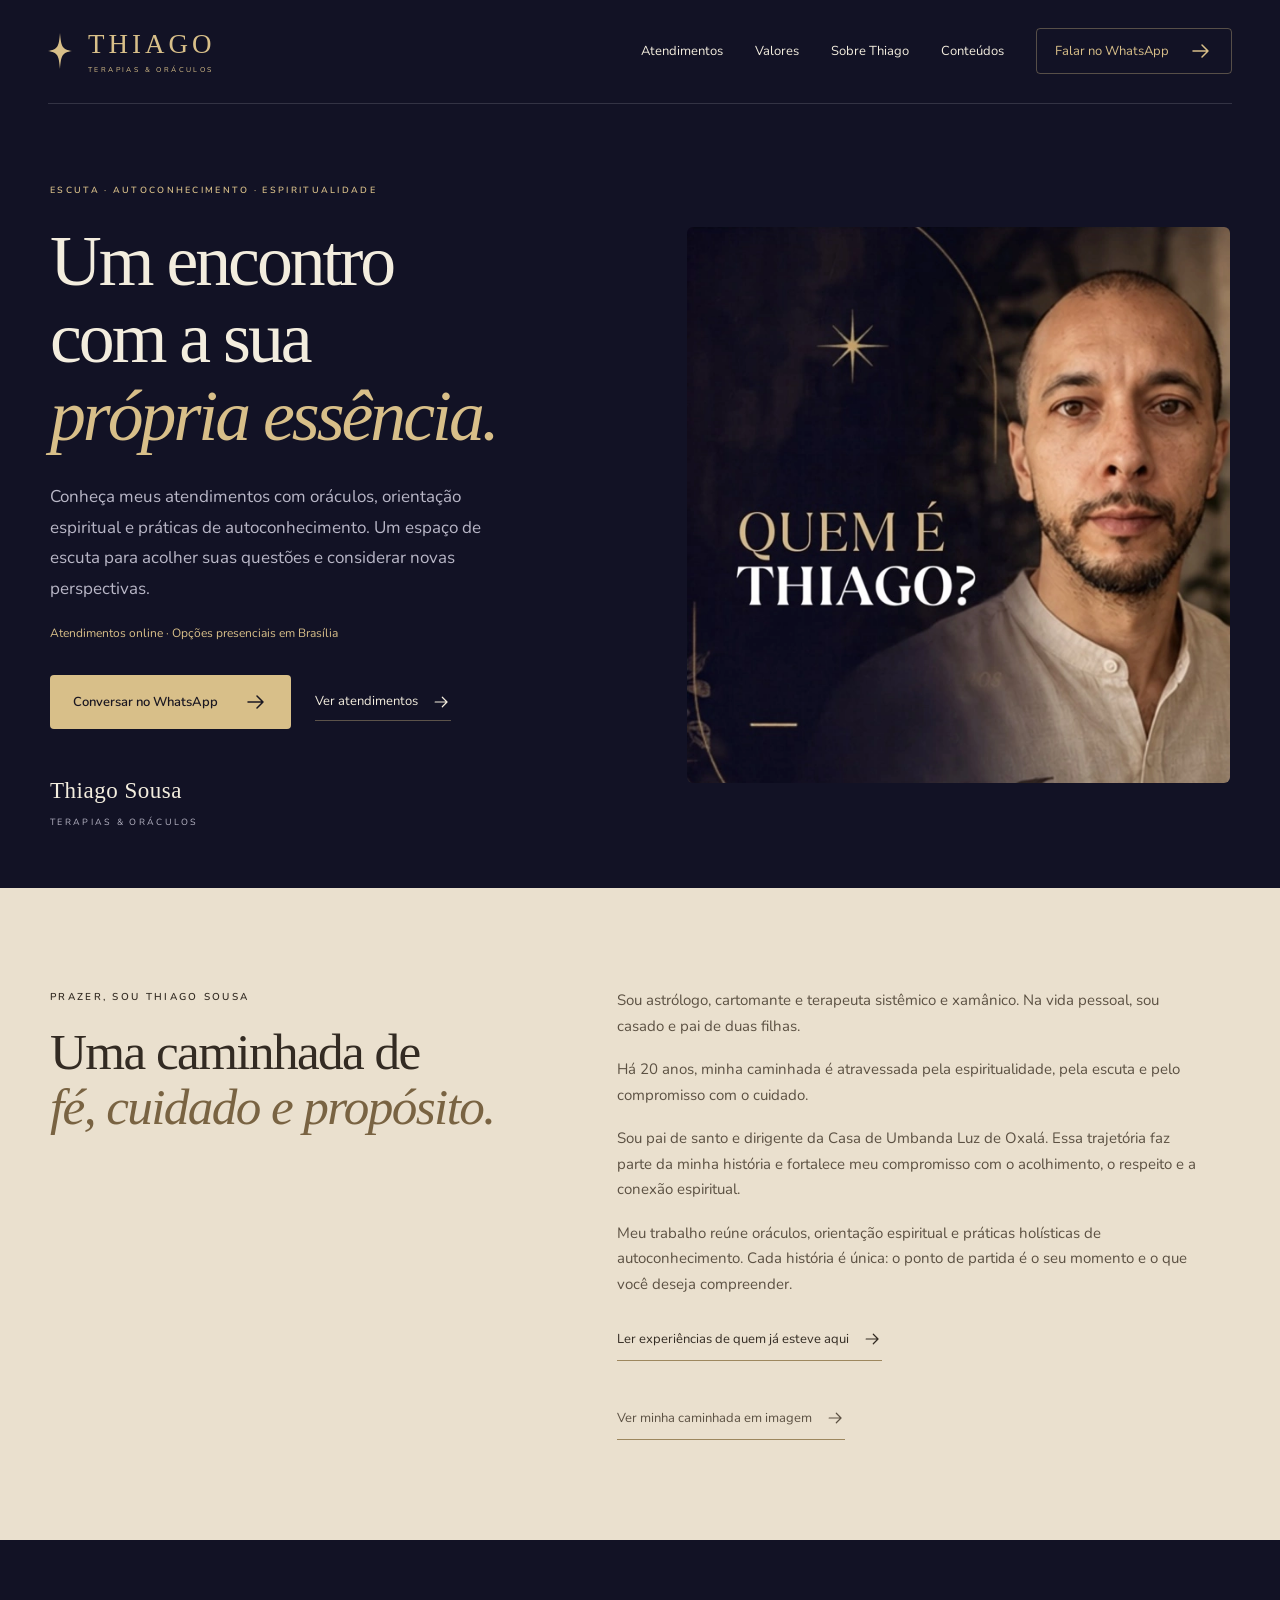
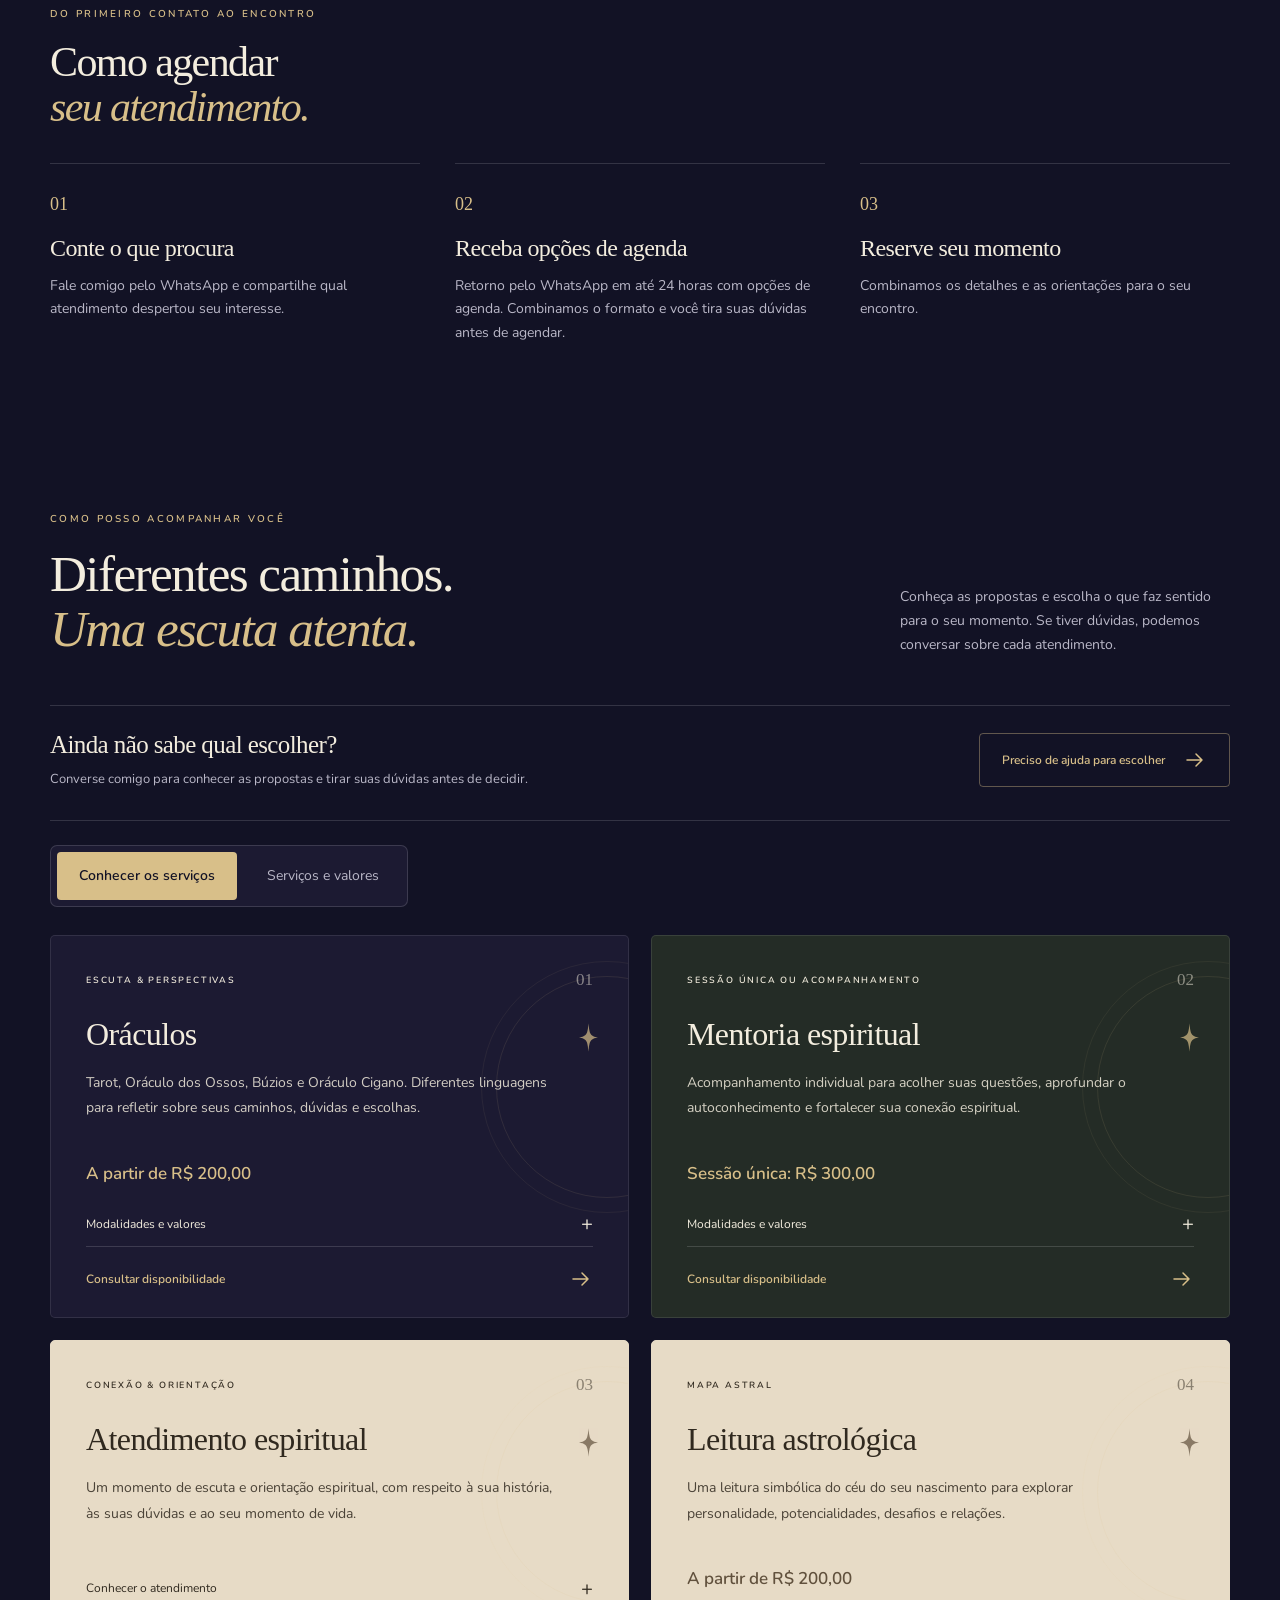
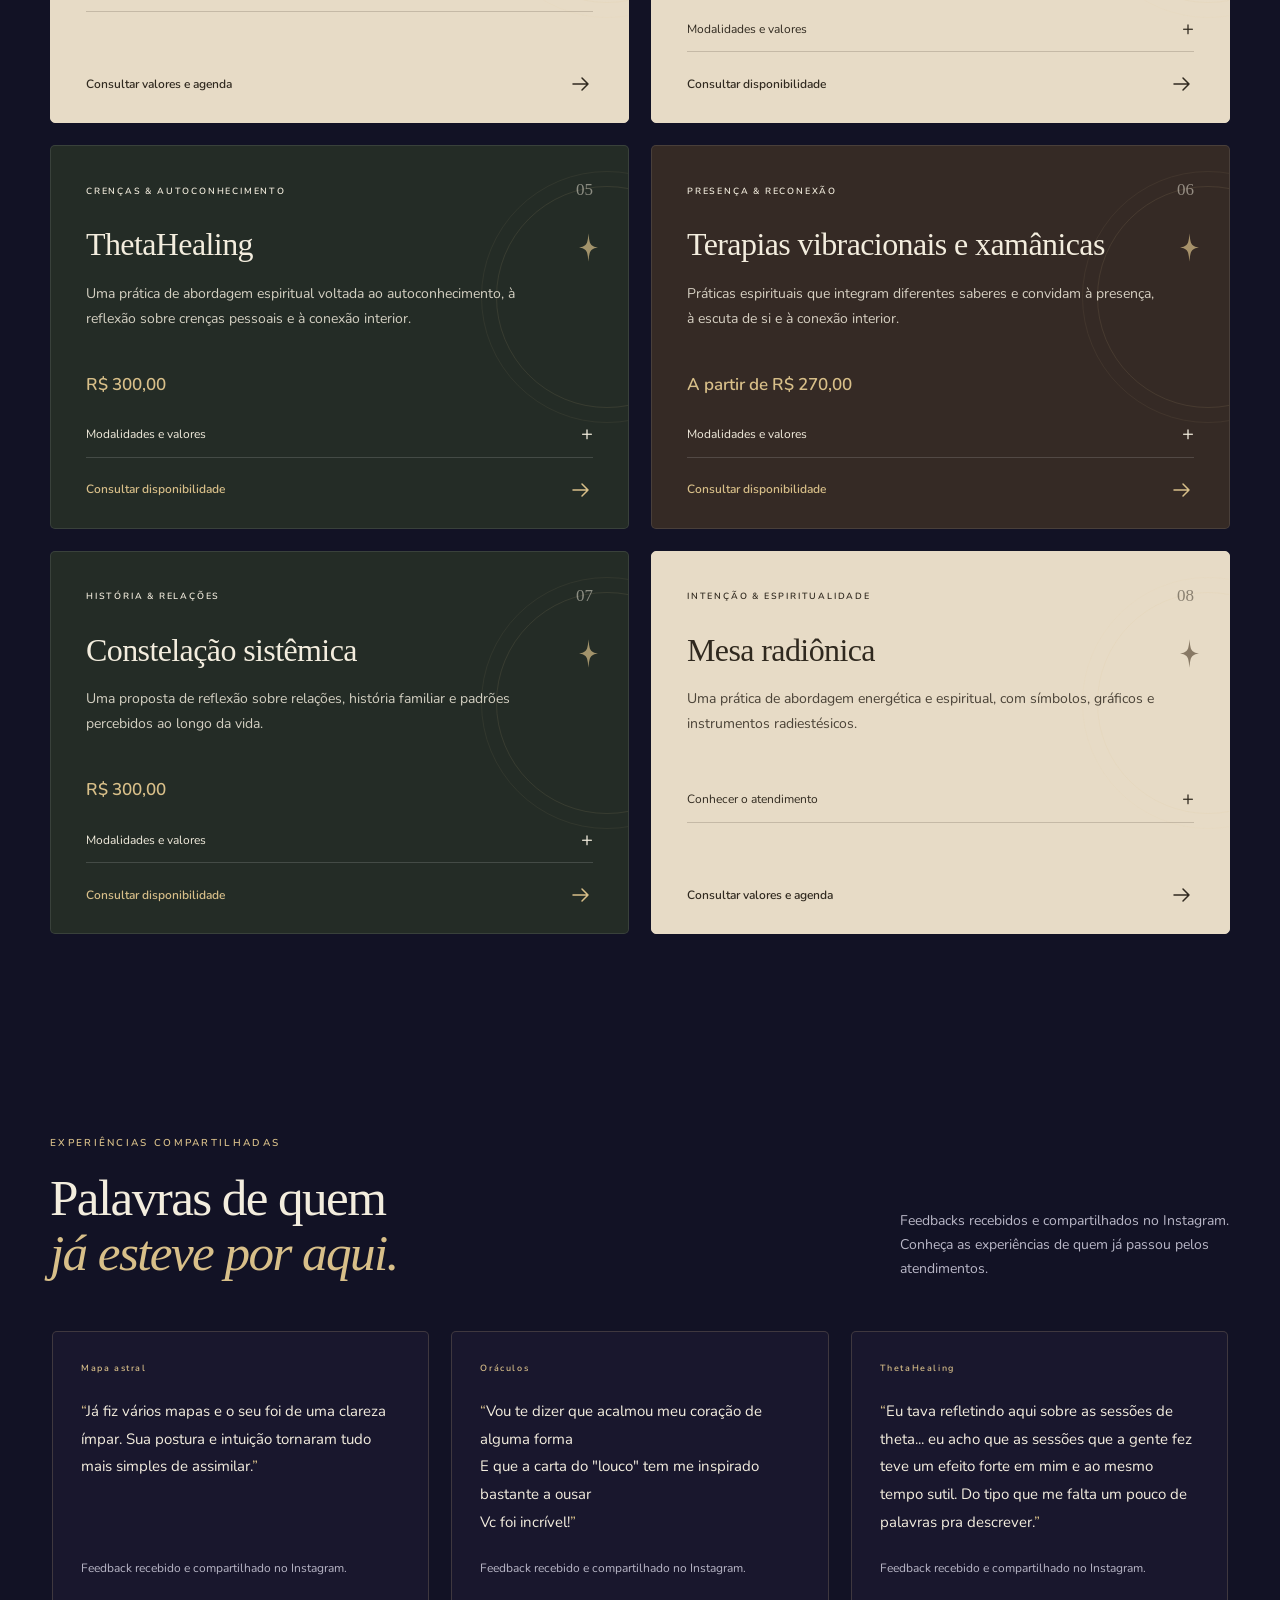
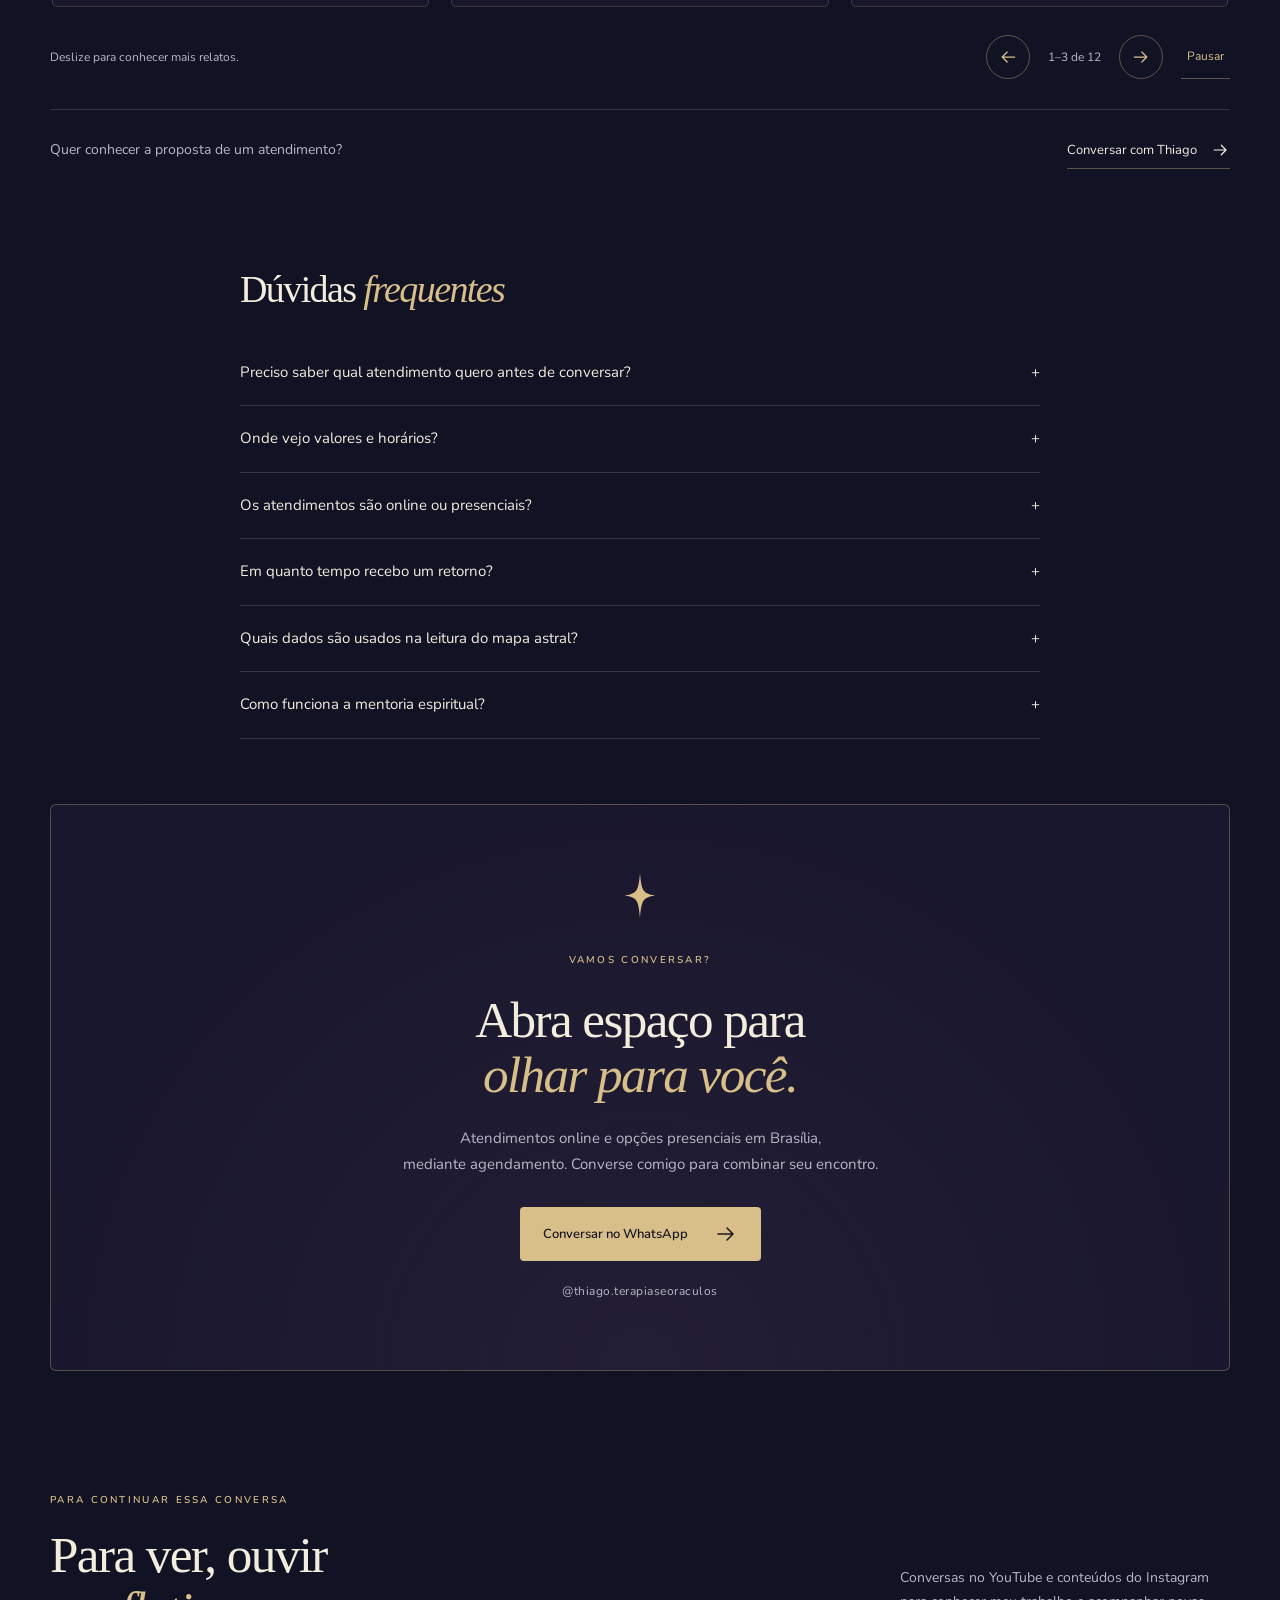
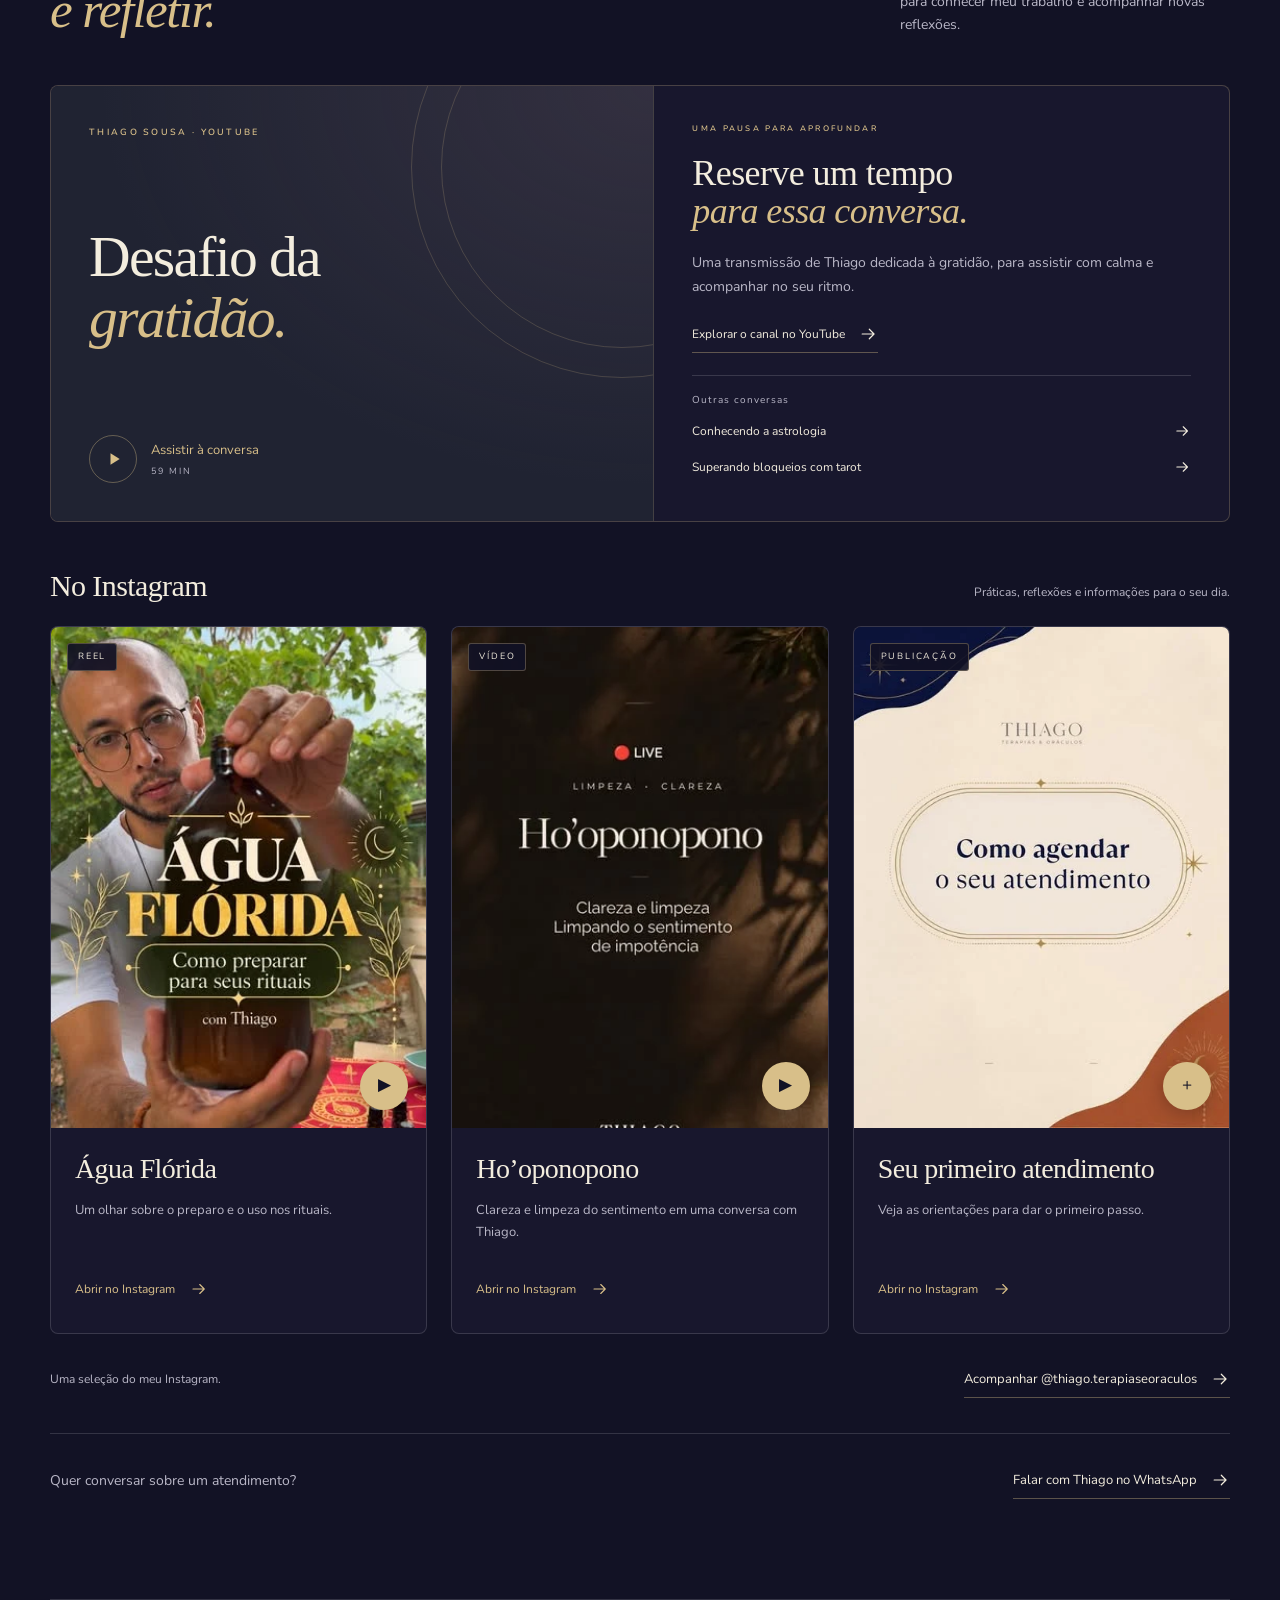
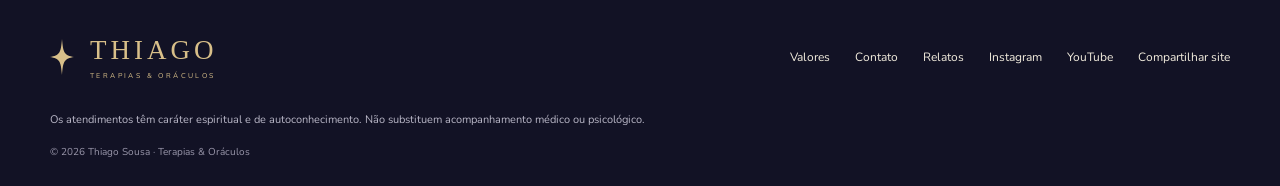
==== commit 8fd09b9b: "Finaliza revisão visual e de contato e documenta manutenção por planilha" ====
--- a/index.html
+++ b/index.html
@@ -4,18 +4,18 @@
 <meta name="theme-color" content="#121225"><link rel="canonical" href="https://thiagoterapiaseoraculos.github.io/meus-servicos/">
 <meta property="og:type" content="website"><meta property="og:title" content="Thiago Sousa · Terapias & Oráculos"><meta property="og:description" content="Um espaço de escuta, autoconhecimento e conexão espiritual. Conheça os atendimentos e converse com Thiago."><meta property="og:locale" content="pt_BR"><meta property="og:url" content="https://thiagoterapiaseoraculos.github.io/meus-servicos/"><meta property="og:image" content="https://thiagoterapiaseoraculos.github.io/meus-servicos/assets/images/perfil/thiago-site-compartilhamento.jpg"><meta property="og:image:width" content="1200"><meta property="og:image:height" content="630"><meta property="og:image:type" content="image/jpeg"><meta property="og:image:alt" content="Thiago Sousa · Terapias & Oráculos. Escuta, autoconhecimento e espiritualidade.">
 <meta property="og:site_name" content="Thiago Sousa · Terapias & Oráculos"><meta name="twitter:card" content="summary_large_image"><meta name="twitter:title" content="Thiago Sousa · Terapias & Oráculos"><meta name="twitter:description" content="Conheça os atendimentos e converse com Thiago."><meta name="twitter:image" content="https://thiagoterapiaseoraculos.github.io/meus-servicos/assets/images/perfil/thiago-site-compartilhamento.jpg"><meta name="twitter:image:alt" content="Thiago Sousa · Terapias & Oráculos. Escuta, autoconhecimento e espiritualidade.">
-<link rel="icon" href="assets/images/marca/estrela.svg" type="image/svg+xml"><link rel="manifest" href="manifest.json"><link rel="stylesheet" href="assets/css/site.css?v=20261023-14"><script src="assets/js/site.js?v=20261023-14" defer></script>
+<link rel="icon" href="assets/images/marca/estrela.svg" type="image/svg+xml"><link rel="manifest" href="manifest.json"><link rel="stylesheet" href="assets/css/site.css?v=20261024-final"><script src="assets/js/site.js?v=20261024-final" defer></script>
 <script type="application/ld+json">{"@context": "https://schema.org", "@type": "Person", "name": "Thiago Sousa", "url": "https://thiagoterapiaseoraculos.github.io/meus-servicos/", "sameAs": ["https://www.instagram.com/thiago.terapiaseoraculos", "https://www.youtube.com/@thiagocaprino5149"]}</script></head>
 <body><a class="skip" href="#conteudo">Pular para o conteúdo</a><header class="site-header"><a class="wordmark" href="#inicio" aria-label="Thiago Terapias e Oráculos, início"><svg class="star" viewBox="0 0 40 60" aria-hidden="true"><path d="M20 0C18 24 16 27 0 30c16 3 18 6 20 30 2-24 4-27 20-30C24 27 22 24 20 0Z" fill="currentColor"/></svg><span>THIAGO<small>TERAPIAS & ORÁCULOS</small></span></a><nav aria-label="Navegação principal"><a href="#atendimentos">Atendimentos</a><a href="#valores" class="values-nav">Valores</a><a href="#sobre">Sobre Thiago</a><a href="#conteudos">Conteúdos</a><a href="https://wa.me/5561996540065?text=Ol%C3%A1%2C%20Thiago%21%20Gostaria%20de%20informa%C3%A7%C3%B5es%20sobre%20seus%20atendimentos%20e%20como%20agendar." class="nav-contact" target="_blank" rel="noopener noreferrer" aria-label="Conversar com Thiago no WhatsApp">Falar no WhatsApp <svg viewBox="0 0 24 24" aria-hidden="true"><path d="M4 12h15m-6-6 6 6-6 6"/></svg></a></nav></header>
-<main id="conteudo"><section class="hero wrap" id="inicio"><div class="hero-copy"><p class="eyebrow">ESCUTA · AUTOCONHECIMENTO · ESPIRITUALIDADE</p><h1>Um encontro<br>com a sua<br><em>própria essência.</em></h1><p class="hero-description">Conheça meus atendimentos com oráculos, orientação espiritual e práticas de autoconhecimento. Um espaço de escuta para acolher suas questões e considerar novas perspectivas.</p><div class="hero-actions"><a class="button primary" href="https://wa.me/5561996540065?text=Ol%C3%A1%2C%20Thiago%21%20Gostaria%20de%20informa%C3%A7%C3%B5es%20sobre%20seus%20atendimentos%20e%20como%20agendar." target="_blank" rel="noopener noreferrer">Conversar no WhatsApp <svg viewBox="0 0 24 24" aria-hidden="true"><path d="M4 12h15m-6-6 6 6-6 6"/></svg></a><a class="text-link" href="#atendimentos">Ver atendimentos <svg viewBox="0 0 24 24" aria-hidden="true"><path d="M4 12h15m-6-6 6 6-6 6"/></svg></a></div><p class="signature">Thiago Sousa <span>Terapias & Oráculos</span></p></div><div class="hero-visual"><div class="portrait"><img src="assets/images/perfil/thiago-sousa-recortado.webp" alt="Thiago Sousa em sua apresentação, com camisa clara, ao lado do título Quem é Thiago?" width="628" height="642" fetchpriority="high"></div></div></section>
+<main id="conteudo"><section class="hero wrap" id="inicio"><div class="hero-copy"><p class="eyebrow">ESCUTA · AUTOCONHECIMENTO · ESPIRITUALIDADE</p><h1>Um encontro<br>com a sua<br><em>própria essência.</em></h1><p class="hero-description">Conheça meus atendimentos com oráculos, orientação espiritual e práticas de autoconhecimento. Um espaço de escuta para acolher suas questões e considerar novas perspectivas.</p><p class="hero-availability">Atendimentos online · Opções presenciais em Brasília</p><div class="hero-actions"><a class="button primary" href="https://wa.me/5561996540065?text=Ol%C3%A1%2C%20Thiago%21%20Gostaria%20de%20informa%C3%A7%C3%B5es%20sobre%20seus%20atendimentos%20e%20como%20agendar." target="_blank" rel="noopener noreferrer">Conversar no WhatsApp <svg viewBox="0 0 24 24" aria-hidden="true"><path d="M4 12h15m-6-6 6 6-6 6"/></svg></a><a class="text-link" href="#atendimentos">Ver atendimentos <svg viewBox="0 0 24 24" aria-hidden="true"><path d="M4 12h15m-6-6 6 6-6 6"/></svg></a></div><p class="signature">Thiago Sousa <span>Terapias & Oráculos</span></p></div><div class="hero-visual"><div class="portrait"><img src="assets/images/perfil/thiago-sousa-recortado.webp" alt="Thiago Sousa em sua apresentação, com camisa clara, ao lado do título Quem é Thiago?" width="628" height="642" fetchpriority="high"></div></div></section>
 <section class="about section" id="sobre"><div class="wrap about-inner"><div class="about-heading"><p class="eyebrow">PRAZER, SOU THIAGO SOUSA</p><h2>Uma caminhada de<br><em>fé, cuidado e propósito.</em></h2></div><div class="about-copy"><p>Sou astrólogo, cartomante e terapeuta sistêmico e xamânico. Na vida pessoal, sou casado e pai de duas filhas.</p><p>Há 20 anos, minha caminhada é atravessada pela espiritualidade, pela escuta e pelo compromisso com o cuidado.</p><p>Sou pai de santo e dirigente da Casa de Umbanda Luz de Oxalá. Essa trajetória faz parte da minha história e fortalece meu compromisso com o acolhimento, o respeito e a conexão espiritual.</p><p>Meu trabalho reúne oráculos, orientação espiritual e práticas holísticas de autoconhecimento. Cada história é única: o ponto de partida é o seu momento e o que você deseja compreender.</p><a class="text-link" href="#relatos">Ler experiências de quem já esteve aqui <svg viewBox="0 0 24 24" aria-hidden="true"><path d="M4 12h15m-6-6 6 6-6 6"/></svg></a><div class="about-art-action"><button class="text-link about-art-link" type="button" data-art="assets/images/perfil/caminhada-espiritual.jpg" data-title="Uma caminhada de fé, cuidado e propósito" data-wide="false">Ver minha caminhada em imagem <svg viewBox="0 0 24 24" aria-hidden="true"><path d="M4 12h15m-6-6 6 6-6 6"/></svg></button></div></div></div></section>
 
 <section class="steps steps-intro wrap section" id="como-funciona"><p class="eyebrow">DO PRIMEIRO CONTATO AO ENCONTRO</p><h2>Como agendar<br><em>seu atendimento.</em></h2><ol><li><span>01</span><h3>Conte o que procura</h3><p>Fale comigo pelo WhatsApp e compartilhe qual atendimento despertou seu interesse.</p></li><li><span>02</span><h3>Receba opções de agenda</h3><p>Retorno pelo WhatsApp em até 24 horas com opções de agenda. Combinamos o formato e você tira suas dúvidas antes de agendar.</p></li><li><span>03</span><h3>Reserve seu momento</h3><p>Combinamos os detalhes e as orientações para o seu encontro.</p></li></ol></section>
-<section class="offerings wrap section" id="atendimentos"><div class="section-heading"><div><p class="eyebrow">COMO POSSO ACOMPANHAR VOCÊ</p><h2>Diferentes caminhos.<br><em>Uma escuta atenta.</em></h2></div><p>Conheça as propostas e escolha o que faz sentido para o seu momento. Se tiver dúvidas, podemos conversar sobre cada atendimento.</p></div><div class="choice-help"><div><h3>Ainda não sabe qual escolher?</h3><p>Converse comigo para conhecer as propostas e tirar suas dúvidas antes de decidir.</p></div><a class="button choice-button" href="https://wa.me/5561996540065?text=Ol%C3%A1%2C%20Thiago%21%20Ainda%20n%C3%A3o%20sei%20qual%20atendimento%20escolher.%20Gostaria%20de%20conhecer%20as%20propostas%20e%20tirar%20algumas%20d%C3%BAvidas." target="_blank" rel="noopener noreferrer">Preciso de ajuda para escolher <svg viewBox="0 0 24 24" aria-hidden="true"><path d="M4 12h15m-6-6 6 6-6 6"/></svg></a></div><div class="offerings-tabs" role="tablist" aria-label="Explorar atendimentos" hidden><button type="button" id="tab-services" role="tab" aria-selected="true" aria-controls="services-panel">Conhecer os serviços</button><button type="button" id="tab-values" role="tab" aria-selected="false" aria-controls="valores" tabindex="-1">Serviços e valores</button></div><div class="service-grid" id="services-panel" role="tabpanel" aria-labelledby="tab-services"><article class="service violet" id="oraculos"><div class="card-top"><span class="eyebrow">ESCUTA & PERSPECTIVAS</span><span class="card-number">01</span></div><svg class="star" viewBox="0 0 40 60" aria-hidden="true"><path d="M20 0C18 24 16 27 0 30c16 3 18 6 20 30 2-24 4-27 20-30C24 27 22 24 20 0Z" fill="currentColor"/></svg><h3>Oráculos</h3><p>Tarot, Oráculo dos Ossos, Búzios e Oráculo Cigano. Diferentes linguagens para refletir sobre seus caminhos, dúvidas e escolhas.</p><div class="service-price">A partir de R$ 200,00</div><details><summary>Modalidades e valores <span aria-hidden="true">+</span></summary><div class="service-more"><p>Cada oráculo tem sua própria linguagem simbólica. O encontro é um convite à escuta e à reflexão sobre o que você está vivendo, com espaço para suas perguntas e novas perspectivas.</p><dl class="price-list" aria-label="Modalidades e valores"><div><dt>Áudio e foto · até 7 perguntas</dt><dd>R$ 200,00</dd></div><div><dt>Online ao vivo</dt><dd>R$ 250,00</dd></div><div><dt>Presencial</dt><dd>R$ 300,00</dd></div></dl><p class="price-note">Valores para Tarot e Búzios. Para os demais oráculos, consulte pelo WhatsApp.</p><button class="art-open" type="button" data-art="assets/images/atendimentos/oraculos-arte.webp" data-title="Oráculos" data-wide="false">Ver apresentação visual <svg viewBox="0 0 24 24" aria-hidden="true"><path d="M4 12h15m-6-6 6 6-6 6"/></svg></button></div></details><a class="service-contact" href="https://wa.me/5561996540065?text=Ol%C3%A1%2C%20Thiago%21%20Gostaria%20de%20saber%20mais%20sobre%20Or%C3%A1culos." target="_blank" rel="noopener noreferrer">Consultar disponibilidade <svg viewBox="0 0 24 24" aria-hidden="true"><path d="M4 12h15m-6-6 6 6-6 6"/></svg></a></article><article class="service green" id="mentoria"><div class="card-top"><span class="eyebrow">SESSÃO ÚNICA OU ACOMPANHAMENTO</span><span class="card-number">02</span></div><svg class="star" viewBox="0 0 40 60" aria-hidden="true"><path d="M20 0C18 24 16 27 0 30c16 3 18 6 20 30 2-24 4-27 20-30C24 27 22 24 20 0Z" fill="currentColor"/></svg><h3>Mentoria espiritual</h3><p>Acompanhamento individual para acolher suas questões, aprofundar o autoconhecimento e fortalecer sua conexão espiritual.</p><div class="service-price">A partir de R$ 300,00</div><details><summary>Modalidades e valores <span aria-hidden="true">+</span></summary><div class="service-more"><p>Você pode começar com uma sessão única experimental ou escolher o acompanhamento em quatro encontros. No acompanhamento, integramos diferentes ferramentas de acordo com seu momento, suas necessidades e o que faz sentido para sua jornada. Um espaço para compreender seus processos e caminhar com mais consciência.</p><dl class="price-list" aria-label="Modalidades e valores"><div><dt>Sessão única experimental</dt><dd>R$ 300,00</dd></div><div><dt>4 sessões · remota</dt><dd><strong>R$ 1.100,00</strong><small class="package-rate">Equivale a R$ 275,00<br>por sessão</small></dd></div><div><dt>4 sessões · presencial</dt><dd><strong>R$ 1.200,00</strong><small class="package-rate">Equivale a R$ 300,00<br>por sessão</small></dd></div></dl><p class="price-note">O valor em destaque é o total das quatro sessões. O equivalente por sessão é apenas uma referência do pacote.</p><button class="art-open" type="button" data-art="assets/images/atendimentos/mentoria-arte.webp" data-title="Mentoria espiritual" data-wide="false">Ver apresentação visual <svg viewBox="0 0 24 24" aria-hidden="true"><path d="M4 12h15m-6-6 6 6-6 6"/></svg></button></div></details><a class="service-contact" href="https://wa.me/5561996540065?text=Ol%C3%A1%2C%20Thiago%21%20Gostaria%20de%20saber%20mais%20sobre%20Mentoria%20espiritual." target="_blank" rel="noopener noreferrer">Consultar disponibilidade <svg viewBox="0 0 24 24" aria-hidden="true"><path d="M4 12h15m-6-6 6 6-6 6"/></svg></a></article><article class="service sand" id="espiritual"><div class="card-top"><span class="eyebrow">CONEXÃO & ORIENTAÇÃO</span><span class="card-number">03</span></div><svg class="star" viewBox="0 0 40 60" aria-hidden="true"><path d="M20 0C18 24 16 27 0 30c16 3 18 6 20 30 2-24 4-27 20-30C24 27 22 24 20 0Z" fill="currentColor"/></svg><h3>Atendimento espiritual</h3><p>Um momento de escuta e orientação espiritual, com respeito à sua história, às suas dúvidas e ao seu momento de vida.</p><details><summary>Conhecer o atendimento <span aria-hidden="true">+</span></summary><div class="service-more"><p>Compartilhe suas questões, busque aconselhamento e receba direcionamentos para refletir sobre seus caminhos, desafios e escolhas.</p><button class="art-open" type="button" data-art="assets/images/atendimentos/espiritual-arte.webp" data-title="Atendimento espiritual" data-wide="false">Ver apresentação visual <svg viewBox="0 0 24 24" aria-hidden="true"><path d="M4 12h15m-6-6 6 6-6 6"/></svg></button></div></details><a class="service-contact" href="https://wa.me/5561996540065?text=Ol%C3%A1%2C%20Thiago%21%20Gostaria%20de%20saber%20mais%20sobre%20Atendimento%20espiritual." target="_blank" rel="noopener noreferrer">Consultar valores e agenda <svg viewBox="0 0 24 24" aria-hidden="true"><path d="M4 12h15m-6-6 6 6-6 6"/></svg></a></article><article class="service sand" id="astrologia"><div class="card-top"><span class="eyebrow">MAPA ASTRAL</span><span class="card-number">04</span></div><svg class="star" viewBox="0 0 40 60" aria-hidden="true"><path d="M20 0C18 24 16 27 0 30c16 3 18 6 20 30 2-24 4-27 20-30C24 27 22 24 20 0Z" fill="currentColor"/></svg><h3>Leitura astrológica</h3><p>Uma leitura simbólica do céu do seu nascimento para explorar personalidade, potencialidades, desafios e relações.</p><div class="service-price">A partir de R$ 200,00</div><details><summary>Modalidades e valores <span aria-hidden="true">+</span></summary><div class="service-more"><p>A leitura é personalizada a partir da sua data, horário e local de nascimento. O mapa oferece uma linguagem simbólica para refletir sobre sua forma de ser, seus relacionamentos e temas como família e trabalho. Sol, Lua e Ascendente ajudam a apresentar diferentes aspectos dessa leitura.</p><dl class="price-list" aria-label="Modalidades e valores"><div><dt>Mapa astral simples · fotos e áudio</dt><dd>R$ 200,00</dd></div><div><dt>Online ao vivo</dt><dd>R$ 250,00</dd></div><div><dt>Presencial</dt><dd>R$ 300,00</dd></div></dl><button class="art-open" type="button" data-art="assets/images/atendimentos/astrologia-arte.webp" data-title="Leitura astrológica" data-wide="false">Ver apresentação visual <svg viewBox="0 0 24 24" aria-hidden="true"><path d="M4 12h15m-6-6 6 6-6 6"/></svg></button></div></details><a class="service-contact" href="https://wa.me/5561996540065?text=Ol%C3%A1%2C%20Thiago%21%20Gostaria%20de%20saber%20mais%20sobre%20Leitura%20astrol%C3%B3gica." target="_blank" rel="noopener noreferrer">Consultar disponibilidade <svg viewBox="0 0 24 24" aria-hidden="true"><path d="M4 12h15m-6-6 6 6-6 6"/></svg></a></article><article class="service green" id="thetahealing"><div class="card-top"><span class="eyebrow">CRENÇAS & AUTOCONHECIMENTO</span><span class="card-number">05</span></div><svg class="star" viewBox="0 0 40 60" aria-hidden="true"><path d="M20 0C18 24 16 27 0 30c16 3 18 6 20 30 2-24 4-27 20-30C24 27 22 24 20 0Z" fill="currentColor"/></svg><h3>ThetaHealing</h3><p>Uma prática de abordagem espiritual voltada ao autoconhecimento, à reflexão sobre crenças pessoais e à conexão interior.</p><div class="service-price">R$ 300,00</div><details><summary>Modalidades e valores <span aria-hidden="true">+</span></summary><div class="service-more"><p>O encontro tem uma abordagem espiritual, com reflexão sobre crenças pessoais, conexão com sua essência e autoconhecimento. A proposta é abrir espaço para observar suas questões e considerar novas possibilidades, respeitando sua história e seu momento.</p><dl class="price-list" aria-label="Modalidades e valores"><div><dt>Sessão individual</dt><dd>R$ 300,00</dd></div></dl><button class="art-open" type="button" data-art="assets/images/atendimentos/thetahealing-arte.webp" data-title="ThetaHealing" data-wide="false">Ver apresentação visual <svg viewBox="0 0 24 24" aria-hidden="true"><path d="M4 12h15m-6-6 6 6-6 6"/></svg></button></div></details><a class="service-contact" href="https://wa.me/5561996540065?text=Ol%C3%A1%2C%20Thiago%21%20Gostaria%20de%20saber%20mais%20sobre%20ThetaHealing." target="_blank" rel="noopener noreferrer">Consultar disponibilidade <svg viewBox="0 0 24 24" aria-hidden="true"><path d="M4 12h15m-6-6 6 6-6 6"/></svg></a></article><article class="service earth" id="terapias"><div class="card-top"><span class="eyebrow">PRESENÇA & RECONEXÃO</span><span class="card-number">06</span></div><svg class="star" viewBox="0 0 40 60" aria-hidden="true"><path d="M20 0C18 24 16 27 0 30c16 3 18 6 20 30 2-24 4-27 20-30C24 27 22 24 20 0Z" fill="currentColor"/></svg><h3>Terapias vibracionais e xamânicas</h3><p>Práticas espirituais que integram diferentes saberes e convidam à presença, à escuta de si e à conexão interior.</p><div class="service-price">A partir de R$ 270,00</div><details><summary>Modalidades e valores <span aria-hidden="true">+</span></summary><div class="service-more"><p>Cada experiência é um momento de acolhimento e reflexão, com técnicas e práticas inspiradas em tradições ancestrais. Converse para conhecer a proposta e as ferramentas utilizadas no atendimento.</p><dl class="price-list" aria-label="Modalidades e valores"><div><dt>Sessão única · online</dt><dd>R$ 270,00</dd></div><div><dt>Sessão única · presencial</dt><dd>R$ 320,00</dd></div></dl><button class="art-open" type="button" data-art="assets/images/atendimentos/terapias-arte.webp" data-title="Terapias vibracionais e xamânicas" data-wide="false">Ver apresentação visual <svg viewBox="0 0 24 24" aria-hidden="true"><path d="M4 12h15m-6-6 6 6-6 6"/></svg></button></div></details><a class="service-contact" href="https://wa.me/5561996540065?text=Ol%C3%A1%2C%20Thiago%21%20Gostaria%20de%20saber%20mais%20sobre%20Terapias%20vibracionais%20e%20xam%C3%A2nicas." target="_blank" rel="noopener noreferrer">Consultar disponibilidade <svg viewBox="0 0 24 24" aria-hidden="true"><path d="M4 12h15m-6-6 6 6-6 6"/></svg></a></article><article class="service green" id="constelacao"><div class="card-top"><span class="eyebrow">HISTÓRIA & RELAÇÕES</span><span class="card-number">07</span></div><svg class="star" viewBox="0 0 40 60" aria-hidden="true"><path d="M20 0C18 24 16 27 0 30c16 3 18 6 20 30 2-24 4-27 20-30C24 27 22 24 20 0Z" fill="currentColor"/></svg><h3>Constelação sistêmica</h3><p>Uma proposta de reflexão sobre relações, história familiar e padrões percebidos ao longo da vida.</p><div class="service-price">R$ 300,00</div><details><summary>Modalidades e valores <span aria-hidden="true">+</span></summary><div class="service-more"><p>O encontro convida a observar narrativas e vínculos pessoais e a considerar diferentes perspectivas sobre suas escolhas e sua forma de se posicionar no mundo.</p><dl class="price-list" aria-label="Modalidades e valores"><div><dt>Online ou presencial</dt><dd>R$ 300,00</dd></div></dl><button class="art-open" type="button" data-art="assets/images/atendimentos/constelacao-arte.webp" data-title="Constelação sistêmica" data-wide="false">Ver apresentação visual <svg viewBox="0 0 24 24" aria-hidden="true"><path d="M4 12h15m-6-6 6 6-6 6"/></svg></button></div></details><a class="service-contact" href="https://wa.me/5561996540065?text=Ol%C3%A1%2C%20Thiago%21%20Gostaria%20de%20saber%20mais%20sobre%20Constela%C3%A7%C3%A3o%20sist%C3%AAmica." target="_blank" rel="noopener noreferrer">Consultar disponibilidade <svg viewBox="0 0 24 24" aria-hidden="true"><path d="M4 12h15m-6-6 6 6-6 6"/></svg></a></article><article class="service sand" id="mesa"><div class="card-top"><span class="eyebrow">INTENÇÃO & ESPIRITUALIDADE</span><span class="card-number">08</span></div><svg class="star" viewBox="0 0 40 60" aria-hidden="true"><path d="M20 0C18 24 16 27 0 30c16 3 18 6 20 30 2-24 4-27 20-30C24 27 22 24 20 0Z" fill="currentColor"/></svg><h3>Mesa radiônica</h3><p>Uma prática de abordagem energética e espiritual, com símbolos, gráficos e instrumentos radiestésicos.</p><details><summary>Conhecer o atendimento <span aria-hidden="true">+</span></summary><div class="service-more"><p>O trabalho é direcionado às suas intenções e às questões que deseja trazer para o encontro, dentro de uma perspectiva espiritual e simbólica.</p><button class="art-open" type="button" data-art="assets/images/atendimentos/mesa-arte.webp" data-title="Mesa radiônica" data-wide="true">Ver apresentação visual <svg viewBox="0 0 24 24" aria-hidden="true"><path d="M4 12h15m-6-6 6 6-6 6"/></svg></button></div></details><a class="service-contact" href="https://wa.me/5561996540065?text=Ol%C3%A1%2C%20Thiago%21%20Gostaria%20de%20saber%20mais%20sobre%20Mesa%20radi%C3%B4nica." target="_blank" rel="noopener noreferrer">Consultar valores e agenda <svg viewBox="0 0 24 24" aria-hidden="true"><path d="M4 12h15m-6-6 6 6-6 6"/></svg></a></article></div><section id="valores" class="price-catalog" role="tabpanel" aria-labelledby="tab-values" tabindex="0" hidden><div class="catalog-intro"><h3>Serviços e valores</h3><p>Compare as modalidades e escolha como prefere ser atendido. Os encontros presenciais em Brasília são combinados por agendamento.</p></div><div class="catalog-grid"></div><p class="catalog-footnote">Nos pacotes, o valor em destaque é o total das quatro sessões. Confirme a disponibilidade e as condições de pagamento antes de agendar.</p></section></section>
+<section class="offerings wrap section" id="atendimentos"><div class="section-heading"><div><p class="eyebrow">COMO POSSO ACOMPANHAR VOCÊ</p><h2>Diferentes caminhos.<br><em>Uma escuta atenta.</em></h2></div><p>Conheça as propostas e escolha o que faz sentido para o seu momento. Se tiver dúvidas, podemos conversar sobre cada atendimento.</p></div><div class="choice-help"><div><h3>Ainda não sabe qual escolher?</h3><p>Converse comigo para conhecer as propostas e tirar suas dúvidas antes de decidir.</p></div><a class="button choice-button" href="https://wa.me/5561996540065?text=Ol%C3%A1%2C%20Thiago%21%20Ainda%20n%C3%A3o%20sei%20qual%20atendimento%20escolher.%20Gostaria%20de%20conhecer%20as%20propostas%20e%20tirar%20algumas%20d%C3%BAvidas." target="_blank" rel="noopener noreferrer">Preciso de ajuda para escolher <svg viewBox="0 0 24 24" aria-hidden="true"><path d="M4 12h15m-6-6 6 6-6 6"/></svg></a></div><div class="offerings-tabs" role="tablist" aria-label="Explorar atendimentos" hidden><button type="button" id="tab-services" role="tab" aria-selected="true" aria-controls="services-panel">Conhecer os serviços</button><button type="button" id="tab-values" role="tab" aria-selected="false" aria-controls="valores" tabindex="-1">Serviços e valores</button></div><div class="service-grid" id="services-panel" role="tabpanel" aria-labelledby="tab-services"><article class="service violet" id="oraculos"><div class="card-top"><span class="eyebrow">ESCUTA & PERSPECTIVAS</span><span class="card-number">01</span></div><svg class="star" viewBox="0 0 40 60" aria-hidden="true"><path d="M20 0C18 24 16 27 0 30c16 3 18 6 20 30 2-24 4-27 20-30C24 27 22 24 20 0Z" fill="currentColor"/></svg><h3>Oráculos</h3><p>Tarot, Oráculo dos Ossos, Búzios e Oráculo Cigano. Diferentes linguagens para refletir sobre seus caminhos, dúvidas e escolhas.</p><div class="service-price">A partir de R$ 200,00</div><details><summary>Modalidades e valores <span aria-hidden="true">+</span></summary><div class="service-more"><p>Cada oráculo tem sua própria linguagem simbólica. O encontro é um convite à escuta e à reflexão sobre o que você está vivendo, com espaço para suas perguntas e novas perspectivas.</p><dl class="price-list" aria-label="Modalidades e valores"><div><dt>Áudio e foto · até 7 perguntas</dt><dd>R$ 200,00</dd></div><div><dt>Online ao vivo</dt><dd>R$ 250,00</dd></div><div><dt>Presencial</dt><dd>R$ 300,00</dd></div></dl><p class="price-note">Valores para Tarot e Búzios. Para os demais oráculos, consulte pelo WhatsApp.</p><button class="art-open" type="button" data-art="assets/images/atendimentos/oraculos-arte.webp" data-title="Oráculos" data-wide="false">Ver apresentação visual <svg viewBox="0 0 24 24" aria-hidden="true"><path d="M4 12h15m-6-6 6 6-6 6"/></svg></button></div></details><a class="service-contact" href="https://wa.me/5561996540065?text=Ol%C3%A1%2C%20Thiago%21%20Gostaria%20de%20saber%20mais%20sobre%20Or%C3%A1culos." target="_blank" rel="noopener noreferrer">Consultar disponibilidade <svg viewBox="0 0 24 24" aria-hidden="true"><path d="M4 12h15m-6-6 6 6-6 6"/></svg></a></article><article class="service green" id="mentoria"><div class="card-top"><span class="eyebrow">SESSÃO ÚNICA OU ACOMPANHAMENTO</span><span class="card-number">02</span></div><svg class="star" viewBox="0 0 40 60" aria-hidden="true"><path d="M20 0C18 24 16 27 0 30c16 3 18 6 20 30 2-24 4-27 20-30C24 27 22 24 20 0Z" fill="currentColor"/></svg><h3>Mentoria espiritual</h3><p>Acompanhamento individual para acolher suas questões, aprofundar o autoconhecimento e fortalecer sua conexão espiritual.</p><div class="service-price">Sessão única: R$ 300,00</div><details><summary>Modalidades e valores <span aria-hidden="true">+</span></summary><div class="service-more"><p>Você pode começar com uma sessão única experimental ou escolher o acompanhamento em quatro encontros. No acompanhamento, integramos diferentes ferramentas de acordo com seu momento, suas necessidades e o que faz sentido para sua jornada. Um espaço para compreender seus processos e caminhar com mais consciência.</p><dl class="price-list" aria-label="Modalidades e valores"><div><dt>Sessão única experimental</dt><dd>R$ 300,00</dd></div><div><dt>4 sessões · remota</dt><dd><strong>R$ 1.100,00</strong><small class="package-rate">Equivale a R$ 275,00<br>por sessão</small></dd></div><div><dt>4 sessões · presencial</dt><dd><strong>R$ 1.200,00</strong><small class="package-rate">Equivale a R$ 300,00<br>por sessão</small></dd></div></dl><p class="price-note">O valor em destaque é o total das quatro sessões. O equivalente por sessão é apenas uma referência do pacote.</p><button class="art-open" type="button" data-art="assets/images/atendimentos/mentoria-arte.webp" data-title="Mentoria espiritual" data-wide="false">Ver apresentação visual <svg viewBox="0 0 24 24" aria-hidden="true"><path d="M4 12h15m-6-6 6 6-6 6"/></svg></button></div></details><a class="service-contact" href="https://wa.me/5561996540065?text=Ol%C3%A1%2C%20Thiago%21%20Gostaria%20de%20saber%20mais%20sobre%20Mentoria%20espiritual." target="_blank" rel="noopener noreferrer">Consultar disponibilidade <svg viewBox="0 0 24 24" aria-hidden="true"><path d="M4 12h15m-6-6 6 6-6 6"/></svg></a></article><article class="service sand" id="espiritual"><div class="card-top"><span class="eyebrow">CONEXÃO & ORIENTAÇÃO</span><span class="card-number">03</span></div><svg class="star" viewBox="0 0 40 60" aria-hidden="true"><path d="M20 0C18 24 16 27 0 30c16 3 18 6 20 30 2-24 4-27 20-30C24 27 22 24 20 0Z" fill="currentColor"/></svg><h3>Atendimento espiritual</h3><p>Um momento de escuta e orientação espiritual, com respeito à sua história, às suas dúvidas e ao seu momento de vida.</p><details><summary>Conhecer o atendimento <span aria-hidden="true">+</span></summary><div class="service-more"><p>Compartilhe suas questões, busque aconselhamento e receba direcionamentos para refletir sobre seus caminhos, desafios e escolhas.</p><button class="art-open" type="button" data-art="assets/images/atendimentos/espiritual-arte.webp" data-title="Atendimento espiritual" data-wide="false">Ver apresentação visual <svg viewBox="0 0 24 24" aria-hidden="true"><path d="M4 12h15m-6-6 6 6-6 6"/></svg></button></div></details><a class="service-contact" href="https://wa.me/5561996540065?text=Ol%C3%A1%2C%20Thiago%21%20Gostaria%20de%20saber%20mais%20sobre%20Atendimento%20espiritual." target="_blank" rel="noopener noreferrer">Consultar valores e agenda <svg viewBox="0 0 24 24" aria-hidden="true"><path d="M4 12h15m-6-6 6 6-6 6"/></svg></a></article><article class="service sand" id="astrologia"><div class="card-top"><span class="eyebrow">MAPA ASTRAL</span><span class="card-number">04</span></div><svg class="star" viewBox="0 0 40 60" aria-hidden="true"><path d="M20 0C18 24 16 27 0 30c16 3 18 6 20 30 2-24 4-27 20-30C24 27 22 24 20 0Z" fill="currentColor"/></svg><h3>Leitura astrológica</h3><p>Uma leitura simbólica do céu do seu nascimento para explorar personalidade, potencialidades, desafios e relações.</p><div class="service-price">A partir de R$ 200,00</div><details><summary>Modalidades e valores <span aria-hidden="true">+</span></summary><div class="service-more"><p>A leitura é personalizada a partir da sua data, horário e local de nascimento. O mapa oferece uma linguagem simbólica para refletir sobre sua forma de ser, seus relacionamentos e temas como família e trabalho. Sol, Lua e Ascendente ajudam a apresentar diferentes aspectos dessa leitura.</p><dl class="price-list" aria-label="Modalidades e valores"><div><dt>Mapa astral simples · fotos e áudio</dt><dd>R$ 200,00</dd></div><div><dt>Online ao vivo</dt><dd>R$ 250,00</dd></div><div><dt>Presencial</dt><dd>R$ 300,00</dd></div></dl><button class="art-open" type="button" data-art="assets/images/atendimentos/astrologia-arte.webp" data-title="Leitura astrológica" data-wide="false">Ver apresentação visual <svg viewBox="0 0 24 24" aria-hidden="true"><path d="M4 12h15m-6-6 6 6-6 6"/></svg></button></div></details><a class="service-contact" href="https://wa.me/5561996540065?text=Ol%C3%A1%2C%20Thiago%21%20Gostaria%20de%20saber%20mais%20sobre%20Leitura%20astrol%C3%B3gica." target="_blank" rel="noopener noreferrer">Consultar disponibilidade <svg viewBox="0 0 24 24" aria-hidden="true"><path d="M4 12h15m-6-6 6 6-6 6"/></svg></a></article><article class="service green" id="thetahealing"><div class="card-top"><span class="eyebrow">CRENÇAS & AUTOCONHECIMENTO</span><span class="card-number">05</span></div><svg class="star" viewBox="0 0 40 60" aria-hidden="true"><path d="M20 0C18 24 16 27 0 30c16 3 18 6 20 30 2-24 4-27 20-30C24 27 22 24 20 0Z" fill="currentColor"/></svg><h3>ThetaHealing</h3><p>Uma prática de abordagem espiritual voltada ao autoconhecimento, à reflexão sobre crenças pessoais e à conexão interior.</p><div class="service-price">R$ 300,00</div><details><summary>Modalidades e valores <span aria-hidden="true">+</span></summary><div class="service-more"><p>O encontro tem uma abordagem espiritual, com reflexão sobre crenças pessoais, conexão com sua essência e autoconhecimento. A proposta é abrir espaço para observar suas questões e considerar novas possibilidades, respeitando sua história e seu momento.</p><dl class="price-list" aria-label="Modalidades e valores"><div><dt>Sessão individual</dt><dd>R$ 300,00</dd></div></dl><button class="art-open" type="button" data-art="assets/images/atendimentos/thetahealing-arte.webp" data-title="ThetaHealing" data-wide="false">Ver apresentação visual <svg viewBox="0 0 24 24" aria-hidden="true"><path d="M4 12h15m-6-6 6 6-6 6"/></svg></button></div></details><a class="service-contact" href="https://wa.me/5561996540065?text=Ol%C3%A1%2C%20Thiago%21%20Gostaria%20de%20saber%20mais%20sobre%20ThetaHealing." target="_blank" rel="noopener noreferrer">Consultar disponibilidade <svg viewBox="0 0 24 24" aria-hidden="true"><path d="M4 12h15m-6-6 6 6-6 6"/></svg></a></article><article class="service earth" id="terapias"><div class="card-top"><span class="eyebrow">PRESENÇA & RECONEXÃO</span><span class="card-number">06</span></div><svg class="star" viewBox="0 0 40 60" aria-hidden="true"><path d="M20 0C18 24 16 27 0 30c16 3 18 6 20 30 2-24 4-27 20-30C24 27 22 24 20 0Z" fill="currentColor"/></svg><h3>Terapias vibracionais e xamânicas</h3><p>Práticas espirituais que integram diferentes saberes e convidam à presença, à escuta de si e à conexão interior.</p><div class="service-price">A partir de R$ 270,00</div><details><summary>Modalidades e valores <span aria-hidden="true">+</span></summary><div class="service-more"><p>Cada experiência é um momento de acolhimento e reflexão, com técnicas e práticas inspiradas em tradições ancestrais. Converse para conhecer a proposta e as ferramentas utilizadas no atendimento.</p><dl class="price-list" aria-label="Modalidades e valores"><div><dt>Sessão única · online</dt><dd>R$ 270,00</dd></div><div><dt>Sessão única · presencial</dt><dd>R$ 320,00</dd></div></dl><button class="art-open" type="button" data-art="assets/images/atendimentos/terapias-arte.webp" data-title="Terapias vibracionais e xamânicas" data-wide="false">Ver apresentação visual <svg viewBox="0 0 24 24" aria-hidden="true"><path d="M4 12h15m-6-6 6 6-6 6"/></svg></button></div></details><a class="service-contact" href="https://wa.me/5561996540065?text=Ol%C3%A1%2C%20Thiago%21%20Gostaria%20de%20saber%20mais%20sobre%20Terapias%20vibracionais%20e%20xam%C3%A2nicas." target="_blank" rel="noopener noreferrer">Consultar disponibilidade <svg viewBox="0 0 24 24" aria-hidden="true"><path d="M4 12h15m-6-6 6 6-6 6"/></svg></a></article><article class="service green" id="constelacao"><div class="card-top"><span class="eyebrow">HISTÓRIA & RELAÇÕES</span><span class="card-number">07</span></div><svg class="star" viewBox="0 0 40 60" aria-hidden="true"><path d="M20 0C18 24 16 27 0 30c16 3 18 6 20 30 2-24 4-27 20-30C24 27 22 24 20 0Z" fill="currentColor"/></svg><h3>Constelação sistêmica</h3><p>Uma proposta de reflexão sobre relações, história familiar e padrões percebidos ao longo da vida.</p><div class="service-price">R$ 300,00</div><details><summary>Modalidades e valores <span aria-hidden="true">+</span></summary><div class="service-more"><p>O encontro convida a observar narrativas e vínculos pessoais e a considerar diferentes perspectivas sobre suas escolhas e sua forma de se posicionar no mundo.</p><dl class="price-list" aria-label="Modalidades e valores"><div><dt>Online ou presencial</dt><dd>R$ 300,00</dd></div></dl><button class="art-open" type="button" data-art="assets/images/atendimentos/constelacao-arte.webp" data-title="Constelação sistêmica" data-wide="false">Ver apresentação visual <svg viewBox="0 0 24 24" aria-hidden="true"><path d="M4 12h15m-6-6 6 6-6 6"/></svg></button></div></details><a class="service-contact" href="https://wa.me/5561996540065?text=Ol%C3%A1%2C%20Thiago%21%20Gostaria%20de%20saber%20mais%20sobre%20Constela%C3%A7%C3%A3o%20sist%C3%AAmica." target="_blank" rel="noopener noreferrer">Consultar disponibilidade <svg viewBox="0 0 24 24" aria-hidden="true"><path d="M4 12h15m-6-6 6 6-6 6"/></svg></a></article><article class="service sand" id="mesa"><div class="card-top"><span class="eyebrow">INTENÇÃO & ESPIRITUALIDADE</span><span class="card-number">08</span></div><svg class="star" viewBox="0 0 40 60" aria-hidden="true"><path d="M20 0C18 24 16 27 0 30c16 3 18 6 20 30 2-24 4-27 20-30C24 27 22 24 20 0Z" fill="currentColor"/></svg><h3>Mesa radiônica</h3><p>Uma prática de abordagem energética e espiritual, com símbolos, gráficos e instrumentos radiestésicos.</p><details><summary>Conhecer o atendimento <span aria-hidden="true">+</span></summary><div class="service-more"><p>O trabalho é direcionado às suas intenções e às questões que deseja trazer para o encontro, dentro de uma perspectiva espiritual e simbólica.</p><button class="art-open" type="button" data-art="assets/images/atendimentos/mesa-arte.webp" data-title="Mesa radiônica" data-wide="true">Ver apresentação visual <svg viewBox="0 0 24 24" aria-hidden="true"><path d="M4 12h15m-6-6 6 6-6 6"/></svg></button></div></details><a class="service-contact" href="https://wa.me/5561996540065?text=Ol%C3%A1%2C%20Thiago%21%20Gostaria%20de%20saber%20mais%20sobre%20Mesa%20radi%C3%B4nica." target="_blank" rel="noopener noreferrer">Consultar valores e agenda <svg viewBox="0 0 24 24" aria-hidden="true"><path d="M4 12h15m-6-6 6 6-6 6"/></svg></a></article></div><section id="valores" class="price-catalog" role="tabpanel" aria-labelledby="tab-values" tabindex="0" hidden><div class="catalog-intro"><h3>Serviços e valores</h3><p>Compare as modalidades e escolha como prefere ser atendido. Os encontros presenciais em Brasília são combinados por agendamento.</p></div><div class="catalog-grid"></div><p class="catalog-footnote">Nos pacotes, o valor em destaque é o total das quatro sessões. Confirme a disponibilidade e as condições de pagamento antes de agendar.</p></section></section>
 
 <section class="testimonials wrap section" id="relatos" aria-labelledby="relatos-title"><div class="section-heading"><div><p class="eyebrow">EXPERIÊNCIAS COMPARTILHADAS</p><h2 id="relatos-title">Palavras de quem<br><em>já esteve por aqui.</em></h2></div><p>Feedbacks recebidos e compartilhados no Instagram. Conheça as experiências de quem já passou pelos atendimentos.</p></div><div class="testimonial-carousel" role="region" aria-roledescription="carrossel" aria-label="Feedbacks recebidos"><div class="testimonial-track" id="feedback-track" tabindex="0" aria-label="Feedbacks. Deslize ou use as setas para navegar."><figure class="testimonial" data-source-page="31"><p class="eyebrow">Mapa astral</p><blockquote><p>Já fiz vários mapas e o seu foi de uma clareza ímpar. Sua postura e intuição tornaram tudo mais simples de assimilar.</p></blockquote><figcaption>Feedback recebido e compartilhado no Instagram.</figcaption></figure><figure class="testimonial" data-source-page="24"><p class="eyebrow">Oráculos</p><blockquote><p>Vou te dizer que acalmou meu coração de alguma forma<br>E que a carta do &quot;louco&quot; tem me inspirado bastante a ousar<br>Vc foi incrível!</p></blockquote><figcaption>Feedback recebido e compartilhado no Instagram.</figcaption></figure><figure class="testimonial" data-source-page="9"><p class="eyebrow">ThetaHealing</p><blockquote><p>Eu tava refletindo aqui sobre as sessões de theta... eu acho que as sessões que a gente fez teve um efeito forte em mim e ao mesmo tempo sutil. Do tipo que me falta um pouco de palavras pra descrever.</p></blockquote><figcaption>Feedback recebido e compartilhado no Instagram.</figcaption></figure><figure class="testimonial" data-source-page="46"><p class="eyebrow">Mapa astral</p><blockquote><p>Adorei a leitura do mapa: completa. Não deixa dúvidas, é paciente, trata as questões de forma leve e com clareza.</p></blockquote><figcaption>Feedback recebido e compartilhado no Instagram.</figcaption></figure><figure class="testimonial" data-source-page="66"><p class="eyebrow">Oráculos</p><blockquote><p>Gratidão por você ser essa pessoa iluminada que acolhe com muito carinho.</p></blockquote><figcaption>Feedback recebido e compartilhado no Instagram.</figcaption></figure><figure class="testimonial" data-source-page="40"><p class="eyebrow">Mapa astral</p><blockquote><p>Minha experiência foi ótima, adoro que tu explica casa por casa com as explicações dos significados dos planetas, dos zodíacos, carmas, darmas...</p></blockquote><figcaption>Feedback recebido e compartilhado no Instagram.</figcaption></figure><figure class="testimonial" data-source-page="35"><p class="eyebrow">Mapa astral</p><blockquote><p>Parabéns pelo seu trabalho incrível, pela sua sensibilidade, pela sua leitura detalhada, cuidadosa e extremamente perspicaz do mapa! E ainda por toda a disponibilidade pra tirar todas as dúvidas durante e depois!</p></blockquote><figcaption>Feedback recebido e compartilhado no Instagram.</figcaption></figure><figure class="testimonial" data-source-page="44"><p class="eyebrow">Mapa astral e ThetaHealing</p><blockquote><p>Gratidão pela fantástica leitura do meu mapa e da sessão de theta healing.</p></blockquote><figcaption>Feedback recebido e compartilhado no Instagram.</figcaption></figure><figure class="testimonial" data-source-page="48"><p class="eyebrow">Mapa astral</p><blockquote><p>Gente, fiz meu mapa astral com o Thiago, foi muito maravilhoso, pude ver questões de minha vida que já sabia e foram reforçadas para poder olhar pra elas, e descobri muitas outras.</p></blockquote><figcaption>Feedback recebido e compartilhado no Instagram.</figcaption></figure><figure class="testimonial" data-source-page="49"><p class="eyebrow">Mapa astral</p><blockquote><p>Foi lindo! Fiquei muito muito muito esclarecida, feliz e surpresa. Muito obrigadaaaa</p></blockquote><figcaption>Feedback recebido e compartilhado no Instagram.</figcaption></figure><figure class="testimonial" data-source-page="59"><p class="eyebrow">Oráculos</p><blockquote><p>O atendimento foi excelente. O jogo foi bem preciso em algumas partes, me disse muita coisa que eu já sentia antes.</p></blockquote><figcaption>Feedback recebido e compartilhado no Instagram.</figcaption></figure><figure class="testimonial" data-source-page="64"><p class="eyebrow">Mapa astral e Tarot</p><blockquote><p>Ele é muito competente no que faz, sério e acolhedor. Depois ainda tive outras experiências maravilhosas e muito assertivas com o jogo das cartas de tarô.</p></blockquote><figcaption>Feedback recebido e compartilhado no Instagram.</figcaption></figure></div><div class="feedback-controls" hidden><p class="feedback-hint">Deslize para conhecer mais relatos.</p><div class="feedback-navigation"><button id="feedback-prev" type="button" class="feedback-arrow" aria-label="Feedback anterior" aria-controls="feedback-track"><svg viewBox="0 0 24 24" aria-hidden="true"><path d="M20 12H5m6-6-6 6 6 6"/></svg></button><span id="feedback-position" class="feedback-position" aria-live="off">1 de 12</span><button id="feedback-next" type="button" class="feedback-arrow" aria-label="Próximo feedback" aria-controls="feedback-track"><svg viewBox="0 0 24 24" aria-hidden="true"><path d="M4 12h15m-6-6 6 6-6 6"/></svg></button><button id="feedback-play" type="button" class="feedback-play" aria-label="Pausar alternância automática dos feedbacks">Pausar</button></div></div></div><div class="testimonials-contact"><p>Quer conhecer a proposta de um atendimento?</p><a class="text-link" href="https://wa.me/5561996540065?text=Ol%C3%A1%2C%20Thiago%21%20Li%20os%20relatos%20no%20site%20e%20gostaria%20de%20conhecer%20seus%20atendimentos." target="_blank" rel="noopener noreferrer">Conversar com Thiago <svg viewBox="0 0 24 24" aria-hidden="true"><path d="M4 12h15m-6-6 6 6-6 6"/></svg></a></div></section>
-<section class="faq wrap section" id="duvidas"><h2>Dúvidas <em>frequentes</em></h2><details><summary>Preciso saber qual atendimento quero antes de conversar?<span aria-hidden="true">+</span></summary><p>Você pode entrar em contato mesmo sem ter escolhido. Conte o que procura e tire suas dúvidas sobre as propostas antes de decidir pelo agendamento.</p></details><details><summary>Onde vejo valores e horários?<span aria-hidden="true">+</span></summary><p>Você encontra a lista completa na aba Serviços e valores, além dos detalhes de cada atendimento. Para horários disponíveis, condições de pagamento ou serviços com valor sob consulta, converse comigo pelo WhatsApp antes de agendar.</p></details><details><summary>Os atendimentos são online ou presenciais?<span aria-hidden="true">+</span></summary><p>Há opções online e alguns atendimentos presenciais em Brasília, mediante agendamento. Consulte as modalidades de cada serviço e confirme a disponibilidade e o local pelo WhatsApp.</p></details><details><summary>Em quanto tempo recebo um retorno?<span aria-hidden="true">+</span></summary><p>O retorno pelo WhatsApp é em até 24 horas, com opções de agenda. Informe seu nome e qual serviço despertou seu interesse para continuarmos a conversa.</p></details><details><summary>Como funciona a mentoria espiritual?<span aria-hidden="true">+</span></summary><p>Você pode escolher uma sessão única experimental ou um acompanhamento individual em quatro sessões. As ferramentas são integradas de acordo com seu momento, suas necessidades e a proposta combinada para os encontros.</p></details></section>
+<section class="faq wrap section" id="duvidas"><h2>Dúvidas <em>frequentes</em></h2><details><summary>Preciso saber qual atendimento quero antes de conversar?<span aria-hidden="true">+</span></summary><p>Você pode entrar em contato mesmo sem ter escolhido. Conte o que procura e tire suas dúvidas sobre as propostas antes de decidir pelo agendamento.</p></details><details><summary>Onde vejo valores e horários?<span aria-hidden="true">+</span></summary><p>Você encontra a lista completa na aba Serviços e valores, além dos detalhes de cada atendimento. Para horários disponíveis, condições de pagamento ou serviços com valor sob consulta, converse comigo pelo WhatsApp antes de agendar.</p></details><details><summary>Os atendimentos são online ou presenciais?<span aria-hidden="true">+</span></summary><p>Há opções online e alguns atendimentos presenciais em Brasília, mediante agendamento. Consulte as modalidades de cada serviço e confirme a disponibilidade e o local pelo WhatsApp.</p></details><details><summary>Em quanto tempo recebo um retorno?<span aria-hidden="true">+</span></summary><p>O retorno pelo WhatsApp é em até 24 horas, com opções de agenda. Informe seu nome e qual serviço despertou seu interesse para continuarmos a conversa.</p></details><details><summary>Quais dados são usados na leitura do mapa astral?<span aria-hidden="true">+</span></summary><p>A leitura considera sua data, horário e cidade de nascimento. Se você não souber o horário, converse comigo antes de agendar para entender as possibilidades e os limites da leitura.</p></details><details><summary>Como funciona a mentoria espiritual?<span aria-hidden="true">+</span></summary><p>Você pode escolher uma sessão única experimental ou um acompanhamento individual em quatro sessões. As ferramentas são integradas de acordo com seu momento, suas necessidades e a proposta combinada para os encontros.</p></details></section>
 <section class="contact wrap" id="contato"><svg class="star" viewBox="0 0 40 60" aria-hidden="true"><path d="M20 0C18 24 16 27 0 30c16 3 18 6 20 30 2-24 4-27 20-30C24 27 22 24 20 0Z" fill="currentColor"/></svg><p class="eyebrow">VAMOS CONVERSAR?</p><h2>Abra espaço para<br><em>olhar para você.</em></h2><p>Atendimentos online e opções presenciais em Brasília,<br>mediante agendamento. Converse comigo para combinar seu encontro.</p><a class="button primary" href="https://wa.me/5561996540065?text=Ol%C3%A1%2C%20Thiago%21%20Gostaria%20de%20informa%C3%A7%C3%B5es%20sobre%20seus%20atendimentos." target="_blank" rel="noopener noreferrer">Conversar no WhatsApp <svg viewBox="0 0 24 24" aria-hidden="true"><path d="M4 12h15m-6-6 6 6-6 6"/></svg></a><a class="instagram" href="https://www.instagram.com/thiago.terapiaseoraculos/" target="_blank" rel="noopener noreferrer">@thiago.terapiaseoraculos</a></section>
 <section class="social-section wrap section" id="conteudos" aria-labelledby="social-title"><div class="section-heading"><div><p class="eyebrow">PARA CONTINUAR ESSA CONVERSA</p><h2 id="social-title">Para ver, ouvir<br><em>e refletir.</em></h2></div><p>Conversas no YouTube e conteúdos do Instagram para conhecer meu trabalho e acompanhar novas reflexões.</p></div><article class="youtube-feature" aria-labelledby="youtube-feature-title"><button type="button" class="youtube-cover" data-youtube="f5kj5no6g2g" data-title="Desafio da gratidão" aria-label="Assistir: Desafio da gratidão no YouTube" aria-haspopup="dialog"><span class="eyebrow">THIAGO SOUSA · YOUTUBE</span><span class="youtube-poster-title">Desafio da<br><em>gratidão.</em></span><span class="youtube-play"><svg viewBox="0 0 24 24" aria-hidden="true"><path d="m9 5 11 7-11 7Z"/></svg><span>Assistir à conversa <small>59 MIN</small></span></span></button><div class="youtube-copy"><p class="eyebrow">UMA PAUSA PARA APROFUNDAR</p><h3 id="youtube-feature-title">Reserve um tempo<br><em>para essa conversa.</em></h3><p>Uma transmissão de Thiago dedicada à gratidão, para assistir com calma e acompanhar no seu ritmo.</p><a class="text-link" href="https://www.youtube.com/@thiagocaprino5149" target="_blank" rel="noopener noreferrer">Explorar o canal no YouTube <svg viewBox="0 0 24 24" aria-hidden="true"><path d="M4 12h15m-6-6 6 6-6 6"/></svg></a><div class="youtube-more"><span>Outras conversas</span><a href="https://www.youtube.com/watch?v=M486wiv3Q28" target="_blank" rel="noopener noreferrer">Conhecendo a astrologia <svg viewBox="0 0 24 24" aria-hidden="true"><path d="M4 12h15m-6-6 6 6-6 6"/></svg></a><a href="https://www.youtube.com/watch?v=R0SFAPJ39nE" target="_blank" rel="noopener noreferrer">Superando bloqueios com tarot <svg viewBox="0 0 24 24" aria-hidden="true"><path d="M4 12h15m-6-6 6 6-6 6"/></svg></a></div></div></article><div class="social-subheading"><h3>No Instagram</h3><span>Práticas, reflexões e informações para o seu dia.</span></div><div class="social-grid"><article class="social-card"><button type="button" class="social-cover" data-instagram="https://www.instagram.com/thiago.terapiaseoraculos/reel/Dez1kHcpO6o/" data-title="Água Flórida" aria-label="Assistir aqui: Água Flórida" aria-haspopup="dialog"><img src="assets/images/conteudos/agua-florida.webp" alt="Capa de Água Flórida, publicação de Thiago Sousa" width="640" height="853" loading="lazy" decoding="async"><span class="social-type">REEL</span><span class="social-play" aria-hidden="true">▶</span></button><div class="social-copy"><h3>Água Flórida</h3><p>Um olhar sobre o preparo e o uso nos rituais.</p><a href="https://www.instagram.com/thiago.terapiaseoraculos/reel/Dez1kHcpO6o/" target="_blank" rel="noopener noreferrer">Abrir no Instagram <svg viewBox="0 0 24 24" aria-hidden="true"><path d="M4 12h15m-6-6 6 6-6 6"/></svg></a></div></article><article class="social-card"><button type="button" class="social-cover" data-instagram="https://www.instagram.com/thiago.terapiaseoraculos/reel/Ddd2f3ViSuT/" data-title="Ho’oponopono" aria-label="Assistir aqui: Ho’oponopono" aria-haspopup="dialog"><img src="assets/images/conteudos/hooponopono.webp" alt="Capa de Ho’oponopono, publicação de Thiago Sousa" width="640" height="853" loading="lazy" decoding="async"><span class="social-type">VÍDEO</span><span class="social-play" aria-hidden="true">▶</span></button><div class="social-copy"><h3>Ho’oponopono</h3><p>Clareza e limpeza do sentimento em uma conversa com Thiago.</p><a href="https://www.instagram.com/thiago.terapiaseoraculos/reel/Ddd2f3ViSuT/" target="_blank" rel="noopener noreferrer">Abrir no Instagram <svg viewBox="0 0 24 24" aria-hidden="true"><path d="M4 12h15m-6-6 6 6-6 6"/></svg></a></div></article><article class="social-card"><button type="button" class="social-cover" data-instagram="https://www.instagram.com/thiago.terapiaseoraculos/p/DehTt9tFkTn/" data-title="Seu primeiro atendimento" aria-label="Ver publicação aqui: Seu primeiro atendimento" aria-haspopup="dialog"><img src="assets/images/conteudos/como-agendar.webp" alt="Capa de Seu primeiro atendimento, publicação de Thiago Sousa" width="640" height="853" loading="lazy" decoding="async"><span class="social-type">PUBLICAÇÃO</span><span class="social-play" aria-hidden="true">+</span></button><div class="social-copy"><h3>Seu primeiro atendimento</h3><p>Veja as orientações para dar o primeiro passo.</p><a href="https://www.instagram.com/thiago.terapiaseoraculos/p/DehTt9tFkTn/" target="_blank" rel="noopener noreferrer">Abrir no Instagram <svg viewBox="0 0 24 24" aria-hidden="true"><path d="M4 12h15m-6-6 6 6-6 6"/></svg></a></div></article></div><div class="social-bottom"><span>Uma seleção do meu Instagram.</span><a class="text-link" href="https://www.instagram.com/thiago.terapiaseoraculos/" target="_blank" rel="noopener noreferrer">Acompanhar @thiago.terapiaseoraculos <svg viewBox="0 0 24 24" aria-hidden="true"><path d="M4 12h15m-6-6 6 6-6 6"/></svg></a></div><div class="content-contact"><p>Quer conversar sobre um atendimento?</p><a class="text-link" href="https://wa.me/5561996540065?text=Ol%C3%A1%2C%20Thiago%21%20Gostaria%20de%20informa%C3%A7%C3%B5es%20sobre%20seus%20atendimentos%20e%20como%20agendar." target="_blank" rel="noopener noreferrer">Falar com Thiago no WhatsApp <svg viewBox="0 0 24 24" aria-hidden="true"><path d="M4 12h15m-6-6 6 6-6 6"/></svg></a></div></section></main>
-<footer class="site-footer wrap"><div class="footer-top"><a class="wordmark" href="#inicio"><svg class="star" viewBox="0 0 40 60" aria-hidden="true"><path d="M20 0C18 24 16 27 0 30c16 3 18 6 20 30 2-24 4-27 20-30C24 27 22 24 20 0Z" fill="currentColor"/></svg><span>THIAGO<small>TERAPIAS & ORÁCULOS</small></span></a><div><a href="#relatos">Relatos</a><a href="https://www.instagram.com/thiago.terapiaseoraculos/" target="_blank" rel="noopener noreferrer">Instagram</a><a href="https://www.youtube.com/@thiagocaprino5149" target="_blank" rel="noopener noreferrer">YouTube</a><button id="share" type="button">Compartilhar site</button></div></div><p class="note">Os atendimentos têm caráter espiritual e de autoconhecimento. Não substituem acompanhamento médico ou psicológico.</p><p class="copyright">© <span id="year">2026</span> Thiago Sousa · Terapias & Oráculos</p></footer><p class="share-status" role="status" id="share-status"></p>
+<footer class="site-footer wrap"><div class="footer-top"><a class="wordmark" href="#inicio"><svg class="star" viewBox="0 0 40 60" aria-hidden="true"><path d="M20 0C18 24 16 27 0 30c16 3 18 6 20 30 2-24 4-27 20-30C24 27 22 24 20 0Z" fill="currentColor"/></svg><span>THIAGO<small>TERAPIAS & ORÁCULOS</small></span></a><div><a href="#valores">Valores</a><a href="#contato">Contato</a><a href="#relatos">Relatos</a><a href="https://www.instagram.com/thiago.terapiaseoraculos/" target="_blank" rel="noopener noreferrer">Instagram</a><a href="https://www.youtube.com/@thiagocaprino5149" target="_blank" rel="noopener noreferrer">YouTube</a><button id="share" type="button">Compartilhar site</button></div></div><p class="note">Os atendimentos têm caráter espiritual e de autoconhecimento. Não substituem acompanhamento médico ou psicológico.</p><p class="copyright">© <span id="year">2026</span> Thiago Sousa · Terapias & Oráculos</p></footer><p class="share-status" role="status" id="share-status"></p>
 <dialog id="art-dialog" aria-labelledby="art-title"><div class="dialog-heading"><h2 id="art-title">Apresentação</h2><button id="close-art" type="button" aria-label="Fechar apresentação">×</button></div><div class="art-frame"><img id="art-image" alt="" width="698" height="1239"></div><p class="art-caption">Material de apresentação do atendimento.</p></dialog><dialog id="instagram-dialog" class="instagram-dialog" aria-labelledby="instagram-title"><div class="dialog-heading"><h2 id="instagram-title">Conteúdo do Instagram</h2><button id="close-instagram" type="button" aria-label="Fechar conteúdo">×</button></div><p class="instagram-notice">Conteúdo carregado do Instagram. Se não aparecer, abra a publicação pelo link abaixo.</p><div id="instagram-player"></div><a id="instagram-original" class="button primary" target="_blank" rel="noopener noreferrer">Abrir no Instagram</a></dialog><a class="mobile-contact" href="https://wa.me/5561996540065?text=Ol%C3%A1%2C%20Thiago%21%20Gostaria%20de%20informa%C3%A7%C3%B5es%20sobre%20seus%20atendimentos%20e%20como%20agendar." target="_blank" rel="noopener noreferrer" aria-label="Conversar com Thiago no WhatsApp" hidden><span>Falar com Thiago <small>WhatsApp</small></span><svg viewBox="0 0 24 24" aria-hidden="true"><path d="M4 12h15m-6-6 6 6-6 6"/></svg></a></body></html>
--- a/assets/css/site.css
+++ b/assets/css/site.css
@@ -66,3 +66,11 @@
 @media(max-width:1000px){.testimonial-track>.testimonial{flex-basis:calc((100% - 22px)/2)}}
 @media(max-width:700px){.testimonial-track{gap:16px}.testimonial-track>.testimonial{flex-basis:92%}.feedback-controls{align-items:flex-start;flex-direction:column;gap:12px}.feedback-navigation{width:100%;justify-content:space-between;gap:8px}.feedback-play{margin-left:auto}.feedback-hint{font-size:11px}}
 @media(prefers-reduced-motion:reduce){.testimonial-track{scroll-behavior:auto}}
+
+/* Revisão final: informação prática, foco visível e navegação compacta. */
+.hero-availability{font-size:12px;line-height:1.7;color:var(--gold);margin-top:18px;max-width:440px}
+.about a:focus-visible,.about button:focus-visible,.service.sand a:focus-visible,.service.sand button:focus-visible,.service.sand summary:focus-visible{outline-color:#61513d}
+.about .text-link,.site-footer .footer-top a:not(.wordmark),.site-footer .footer-top button{min-height:44px;align-content:center}
+.testimonial-track .testimonial figcaption{font-size:12px}
+@media(min-width:701px) and (max-width:1100px){.site-header nav>a[href="#atendimentos"],.site-header nav>a[href="#sobre"],.site-header nav>a[href="#conteudos"]{display:none}.site-header nav{gap:20px}}
+@media(max-width:380px){.site-header{flex-wrap:wrap;row-gap:14px}.site-header nav{width:100%;justify-content:space-between}.site-header .nav-contact{font-size:0}.hero-availability{font-size:12px}.mobile-contact{left:14px;right:14px;padding-inline:14px}.mobile-contact small{margin-left:6px}}
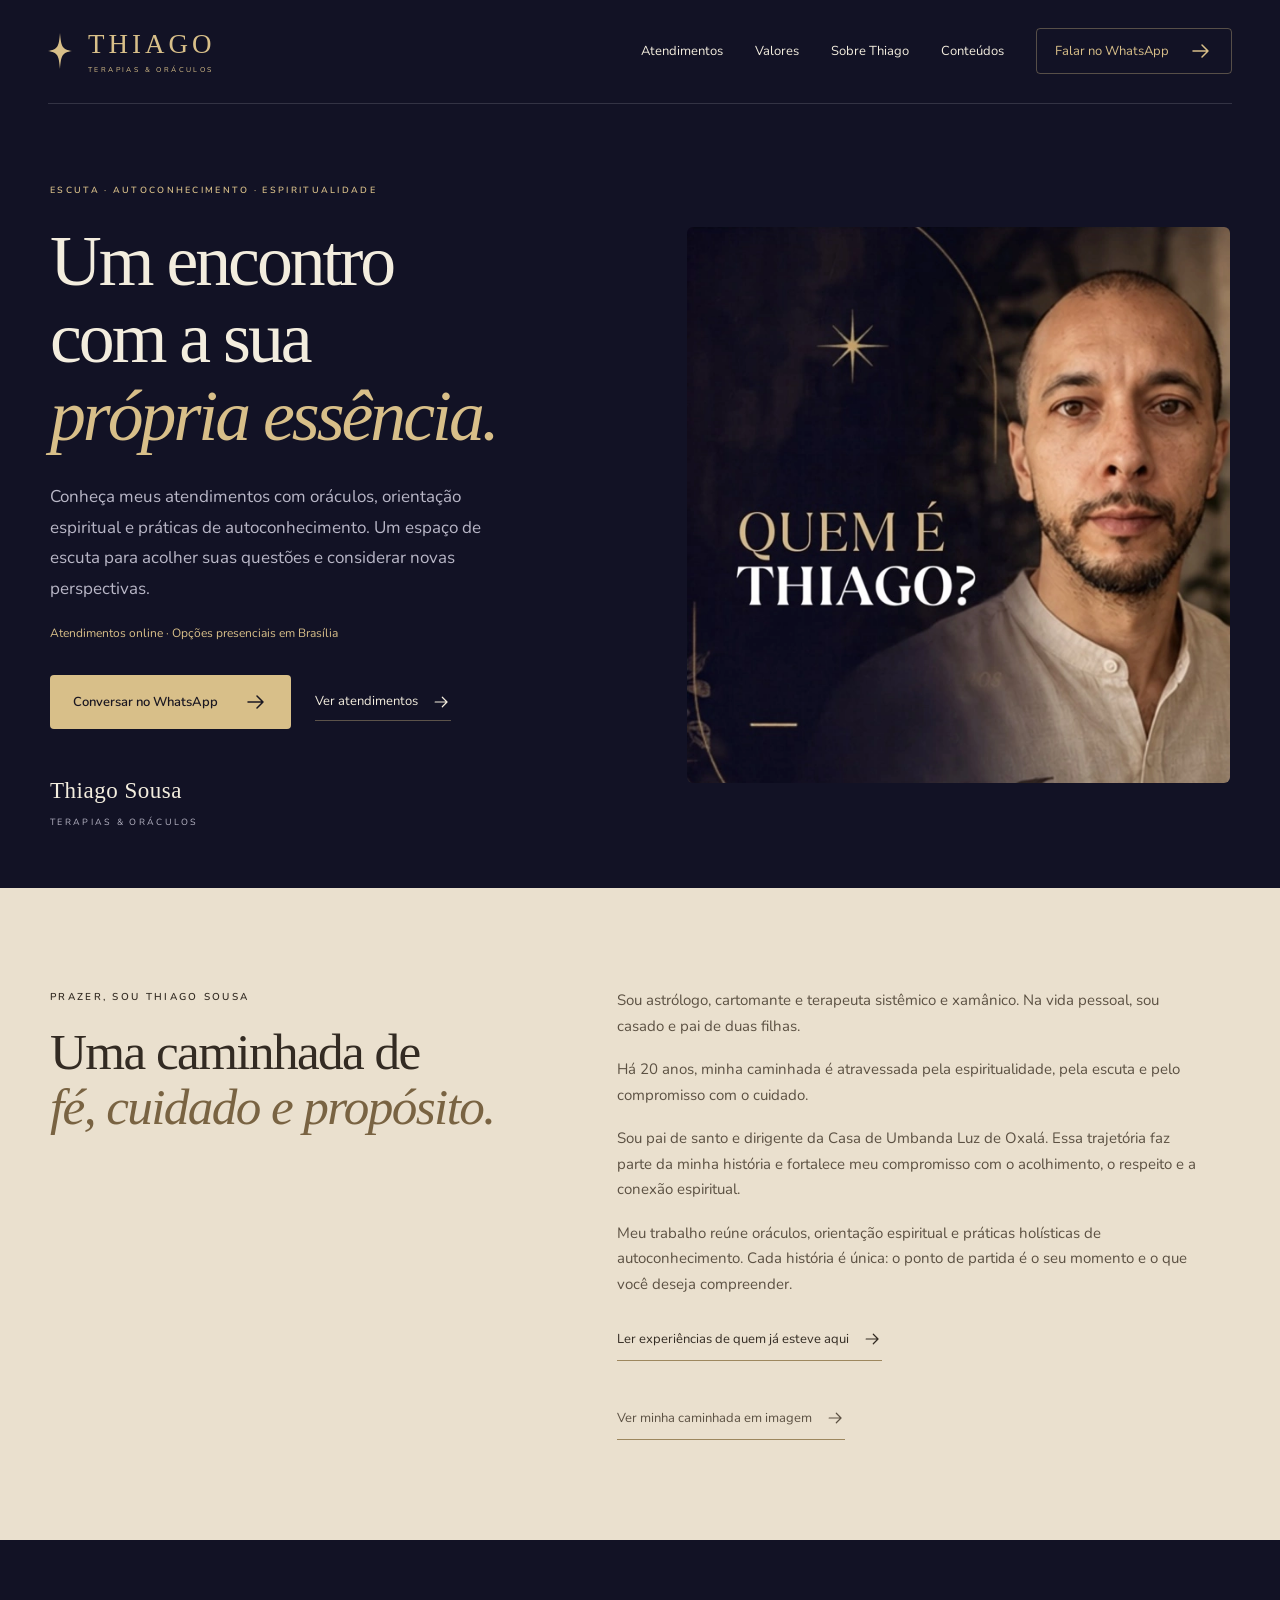
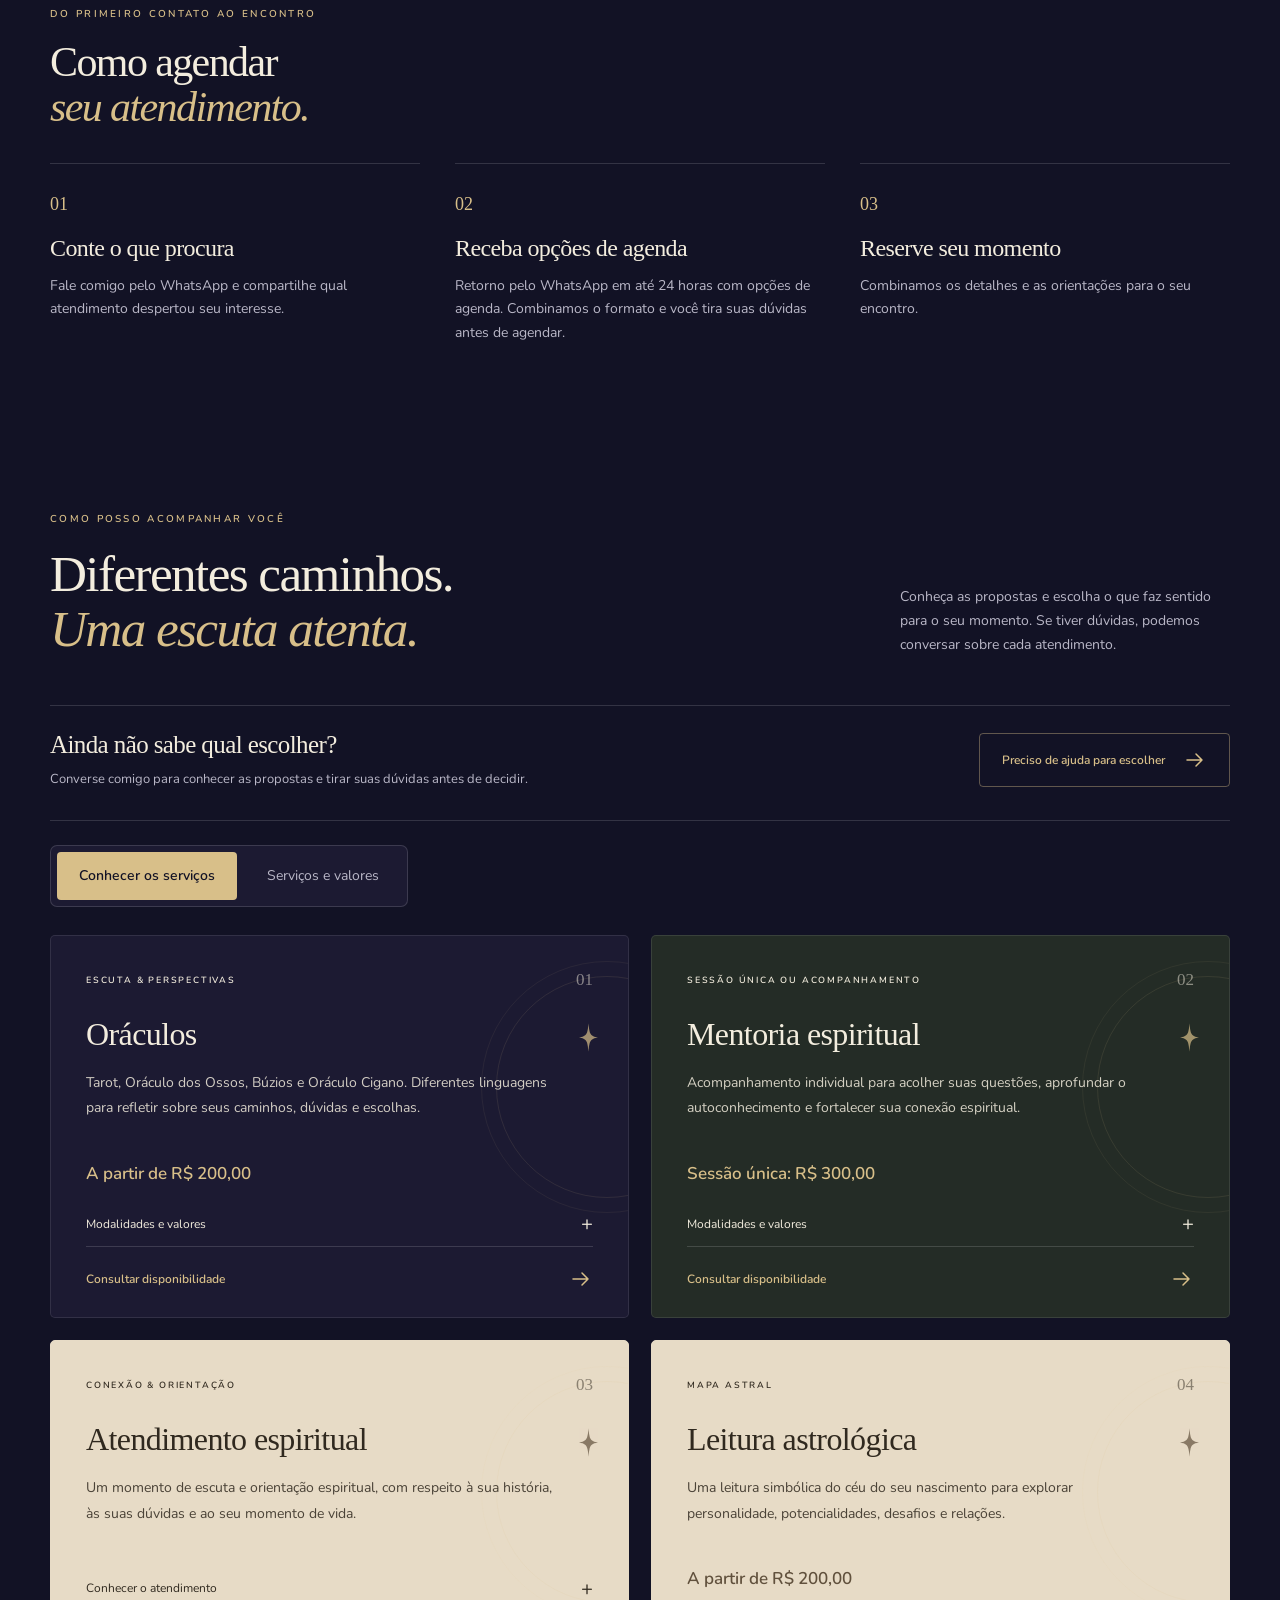
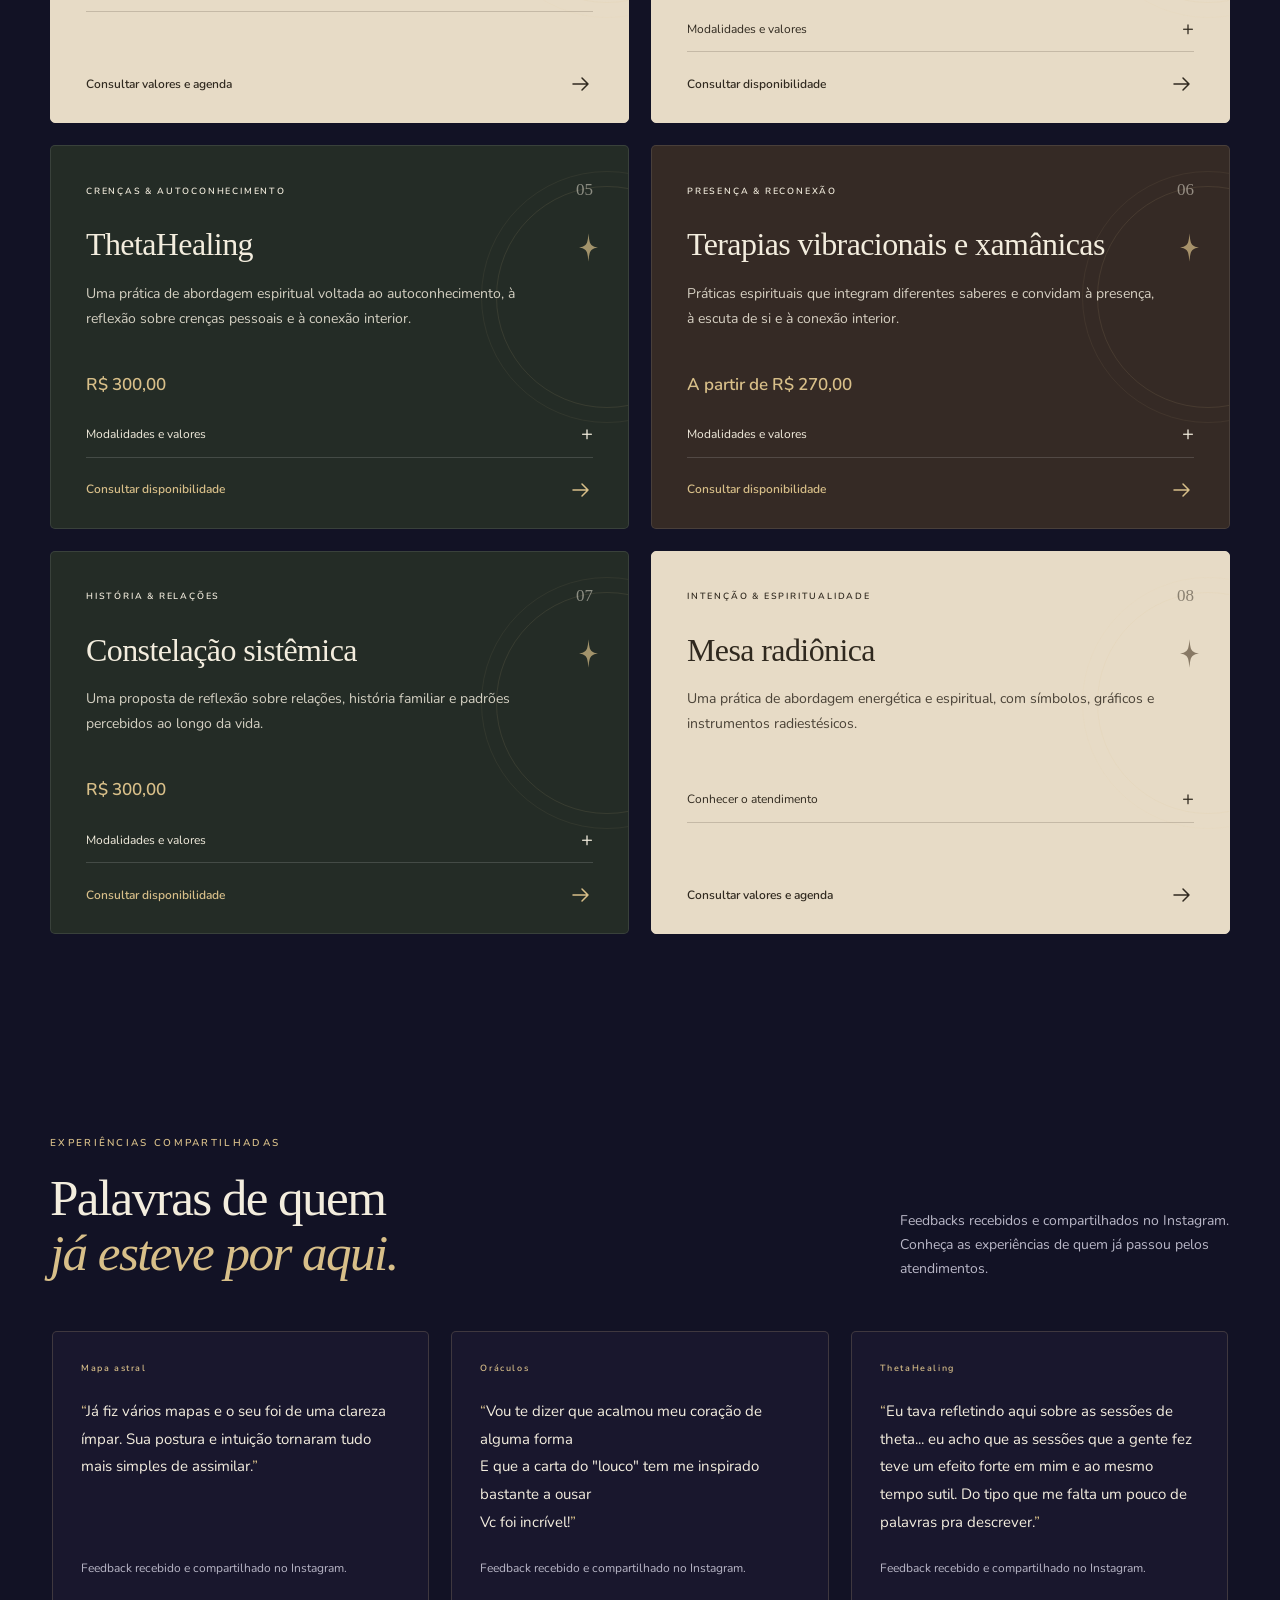
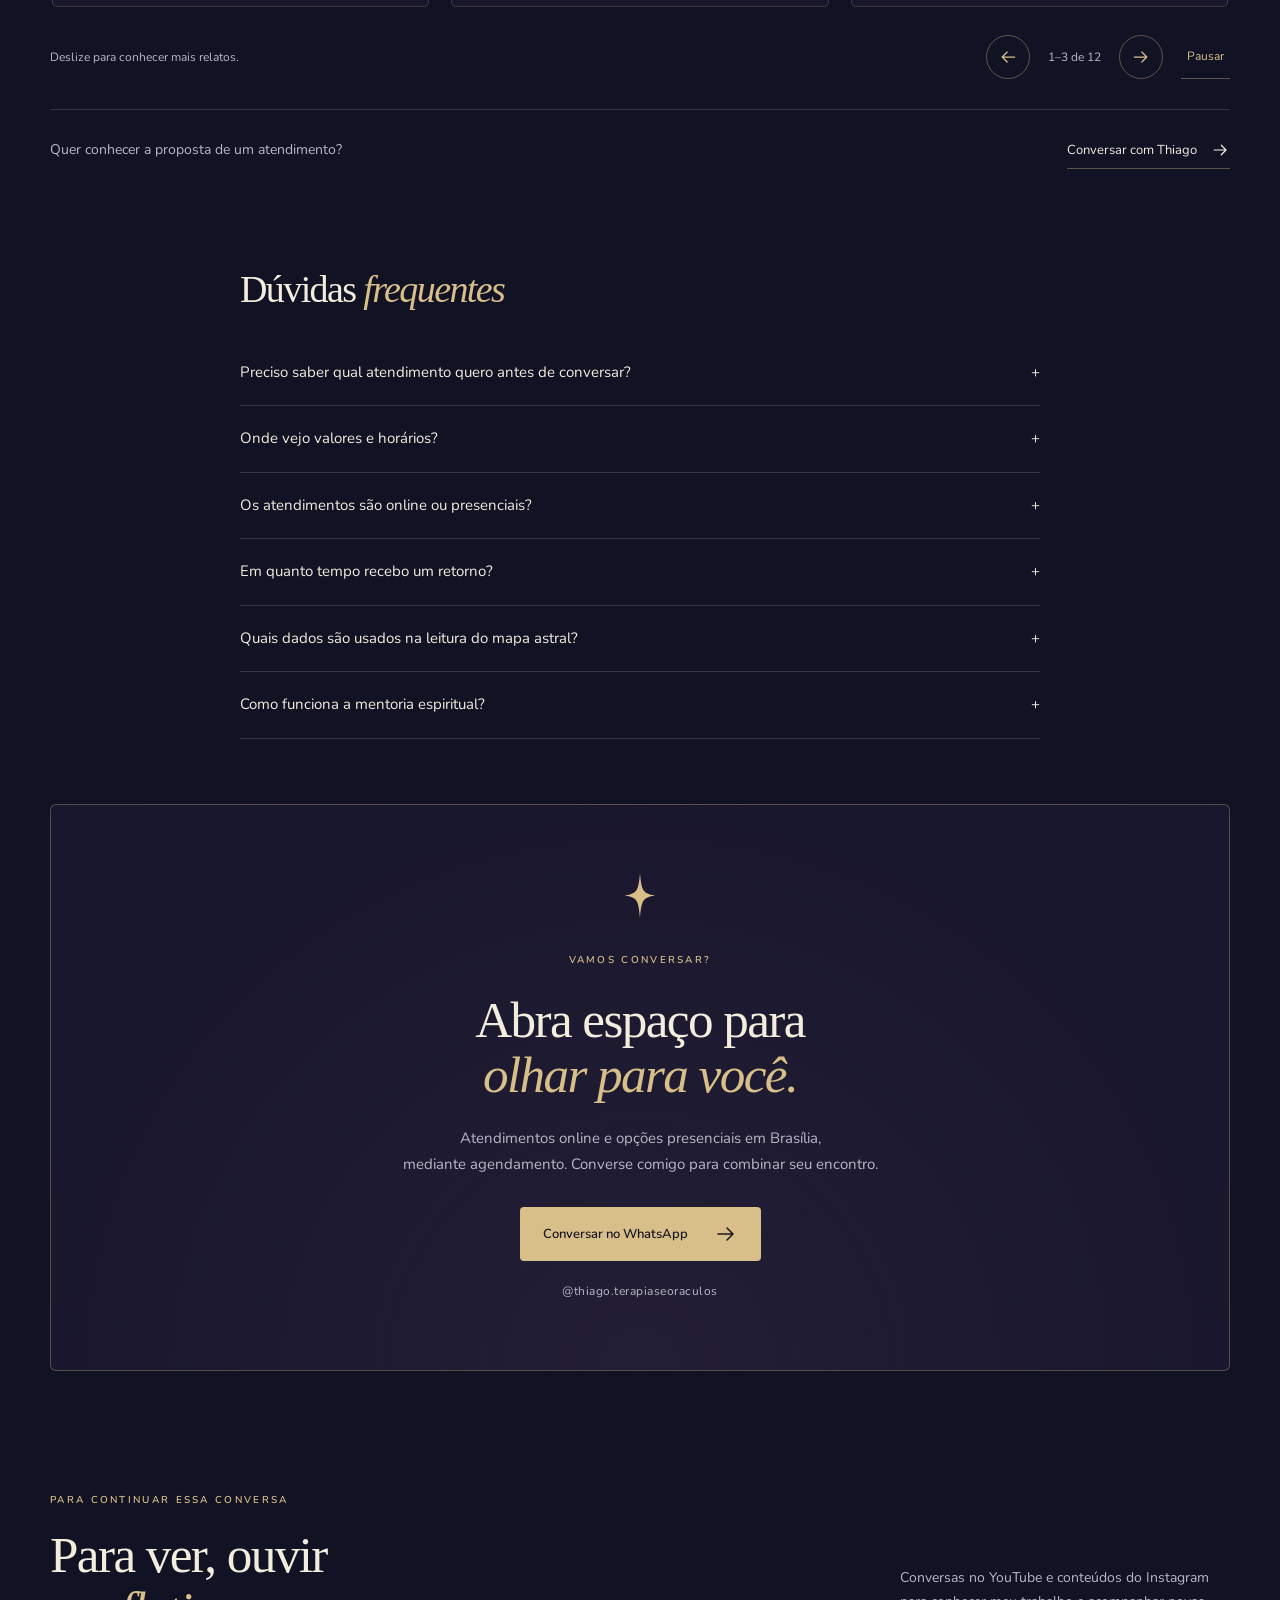
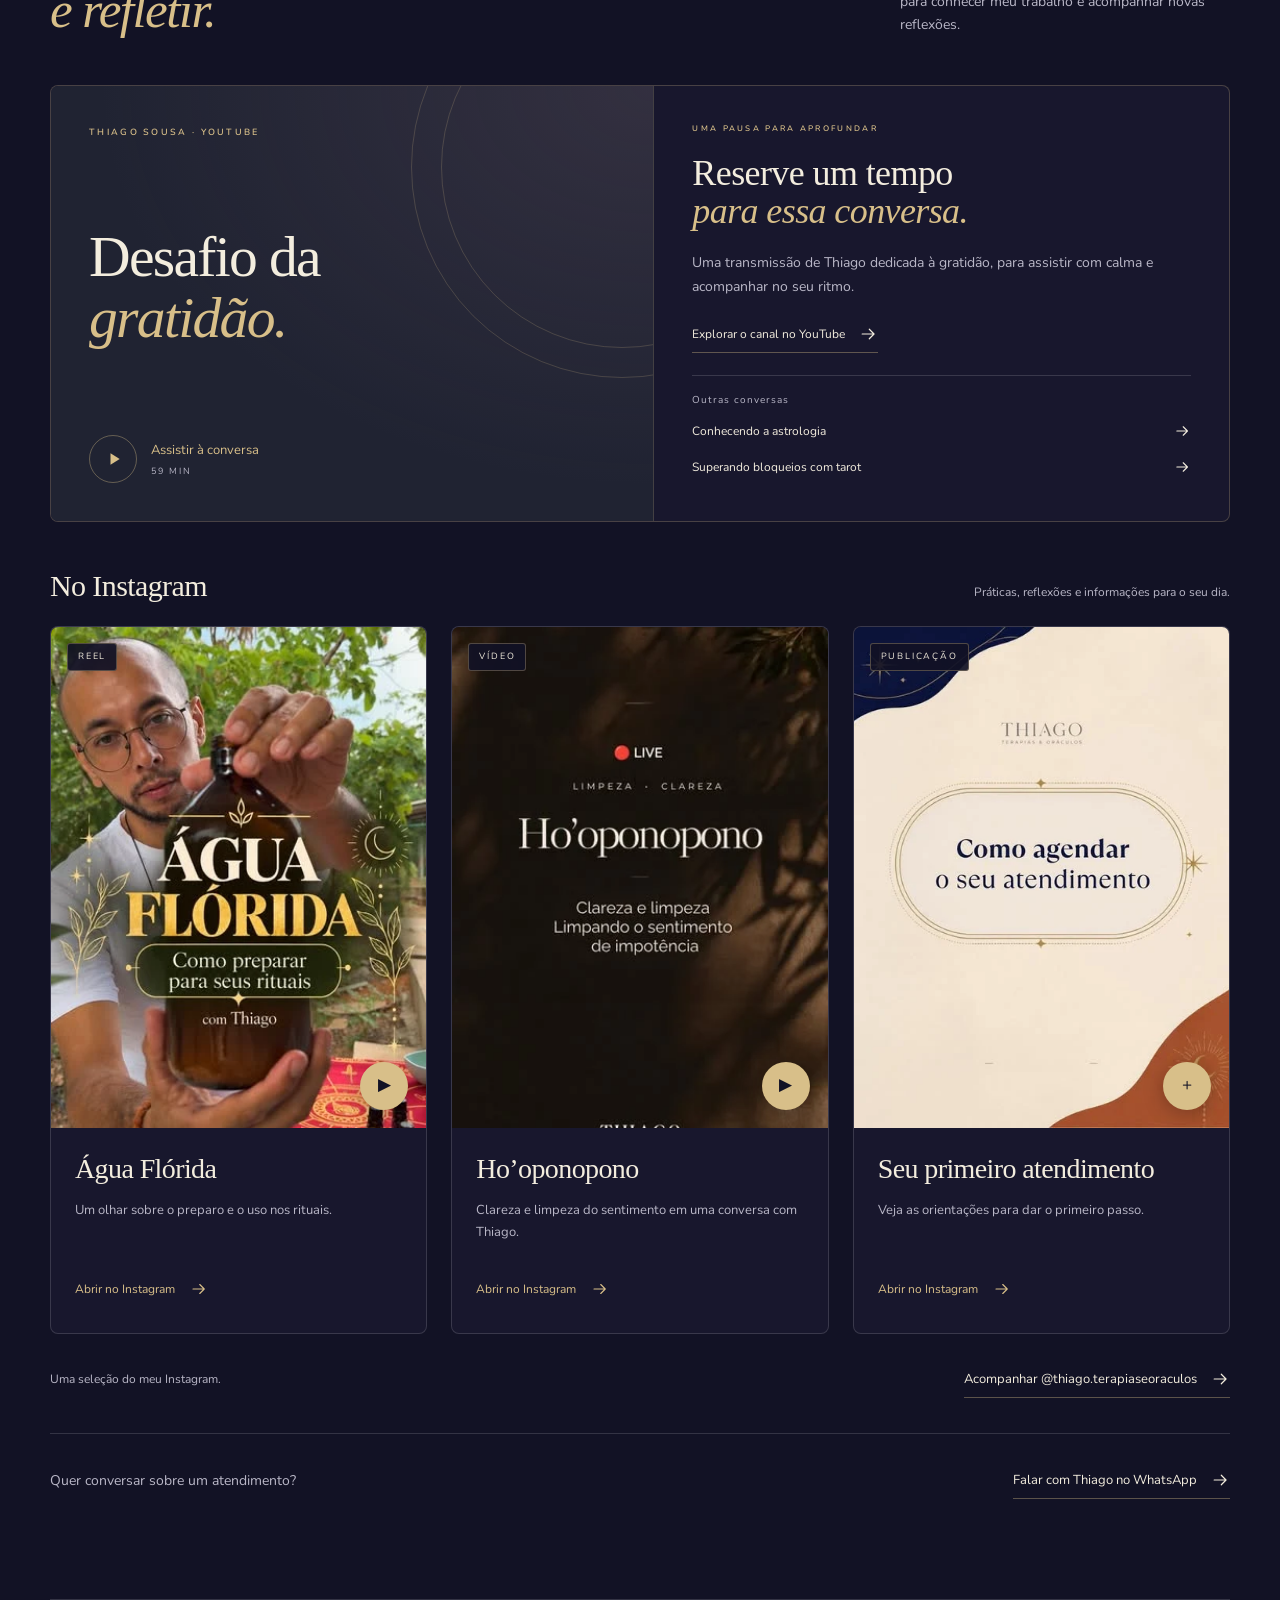
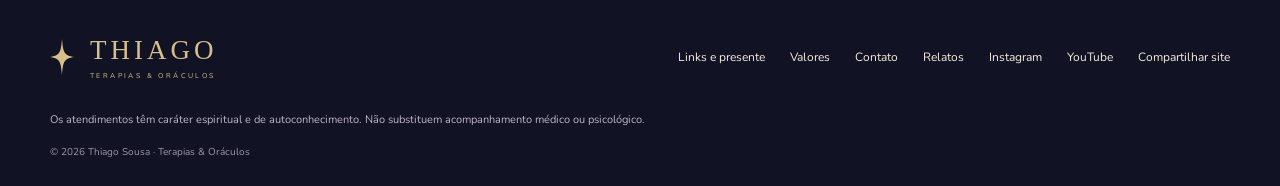
==== commit e40f84f4: "Adiciona página de links para a bio e guia gratuito de boas-vindas sobre Água Flórida" ====
--- a/index.html
+++ b/index.html
@@ -17,5 +17,5 @@
 <section class="faq wrap section" id="duvidas"><h2>Dúvidas <em>frequentes</em></h2><details><summary>Preciso saber qual atendimento quero antes de conversar?<span aria-hidden="true">+</span></summary><p>Você pode entrar em contato mesmo sem ter escolhido. Conte o que procura e tire suas dúvidas sobre as propostas antes de decidir pelo agendamento.</p></details><details><summary>Onde vejo valores e horários?<span aria-hidden="true">+</span></summary><p>Você encontra a lista completa na aba Serviços e valores, além dos detalhes de cada atendimento. Para horários disponíveis, condições de pagamento ou serviços com valor sob consulta, converse comigo pelo WhatsApp antes de agendar.</p></details><details><summary>Os atendimentos são online ou presenciais?<span aria-hidden="true">+</span></summary><p>Há opções online e alguns atendimentos presenciais em Brasília, mediante agendamento. Consulte as modalidades de cada serviço e confirme a disponibilidade e o local pelo WhatsApp.</p></details><details><summary>Em quanto tempo recebo um retorno?<span aria-hidden="true">+</span></summary><p>O retorno pelo WhatsApp é em até 24 horas, com opções de agenda. Informe seu nome e qual serviço despertou seu interesse para continuarmos a conversa.</p></details><details><summary>Quais dados são usados na leitura do mapa astral?<span aria-hidden="true">+</span></summary><p>A leitura considera sua data, horário e cidade de nascimento. Se você não souber o horário, converse comigo antes de agendar para entender as possibilidades e os limites da leitura.</p></details><details><summary>Como funciona a mentoria espiritual?<span aria-hidden="true">+</span></summary><p>Você pode escolher uma sessão única experimental ou um acompanhamento individual em quatro sessões. As ferramentas são integradas de acordo com seu momento, suas necessidades e a proposta combinada para os encontros.</p></details></section>
 <section class="contact wrap" id="contato"><svg class="star" viewBox="0 0 40 60" aria-hidden="true"><path d="M20 0C18 24 16 27 0 30c16 3 18 6 20 30 2-24 4-27 20-30C24 27 22 24 20 0Z" fill="currentColor"/></svg><p class="eyebrow">VAMOS CONVERSAR?</p><h2>Abra espaço para<br><em>olhar para você.</em></h2><p>Atendimentos online e opções presenciais em Brasília,<br>mediante agendamento. Converse comigo para combinar seu encontro.</p><a class="button primary" href="https://wa.me/5561996540065?text=Ol%C3%A1%2C%20Thiago%21%20Gostaria%20de%20informa%C3%A7%C3%B5es%20sobre%20seus%20atendimentos." target="_blank" rel="noopener noreferrer">Conversar no WhatsApp <svg viewBox="0 0 24 24" aria-hidden="true"><path d="M4 12h15m-6-6 6 6-6 6"/></svg></a><a class="instagram" href="https://www.instagram.com/thiago.terapiaseoraculos/" target="_blank" rel="noopener noreferrer">@thiago.terapiaseoraculos</a></section>
 <section class="social-section wrap section" id="conteudos" aria-labelledby="social-title"><div class="section-heading"><div><p class="eyebrow">PARA CONTINUAR ESSA CONVERSA</p><h2 id="social-title">Para ver, ouvir<br><em>e refletir.</em></h2></div><p>Conversas no YouTube e conteúdos do Instagram para conhecer meu trabalho e acompanhar novas reflexões.</p></div><article class="youtube-feature" aria-labelledby="youtube-feature-title"><button type="button" class="youtube-cover" data-youtube="f5kj5no6g2g" data-title="Desafio da gratidão" aria-label="Assistir: Desafio da gratidão no YouTube" aria-haspopup="dialog"><span class="eyebrow">THIAGO SOUSA · YOUTUBE</span><span class="youtube-poster-title">Desafio da<br><em>gratidão.</em></span><span class="youtube-play"><svg viewBox="0 0 24 24" aria-hidden="true"><path d="m9 5 11 7-11 7Z"/></svg><span>Assistir à conversa <small>59 MIN</small></span></span></button><div class="youtube-copy"><p class="eyebrow">UMA PAUSA PARA APROFUNDAR</p><h3 id="youtube-feature-title">Reserve um tempo<br><em>para essa conversa.</em></h3><p>Uma transmissão de Thiago dedicada à gratidão, para assistir com calma e acompanhar no seu ritmo.</p><a class="text-link" href="https://www.youtube.com/@thiagocaprino5149" target="_blank" rel="noopener noreferrer">Explorar o canal no YouTube <svg viewBox="0 0 24 24" aria-hidden="true"><path d="M4 12h15m-6-6 6 6-6 6"/></svg></a><div class="youtube-more"><span>Outras conversas</span><a href="https://www.youtube.com/watch?v=M486wiv3Q28" target="_blank" rel="noopener noreferrer">Conhecendo a astrologia <svg viewBox="0 0 24 24" aria-hidden="true"><path d="M4 12h15m-6-6 6 6-6 6"/></svg></a><a href="https://www.youtube.com/watch?v=R0SFAPJ39nE" target="_blank" rel="noopener noreferrer">Superando bloqueios com tarot <svg viewBox="0 0 24 24" aria-hidden="true"><path d="M4 12h15m-6-6 6 6-6 6"/></svg></a></div></div></article><div class="social-subheading"><h3>No Instagram</h3><span>Práticas, reflexões e informações para o seu dia.</span></div><div class="social-grid"><article class="social-card"><button type="button" class="social-cover" data-instagram="https://www.instagram.com/thiago.terapiaseoraculos/reel/Dez1kHcpO6o/" data-title="Água Flórida" aria-label="Assistir aqui: Água Flórida" aria-haspopup="dialog"><img src="assets/images/conteudos/agua-florida.webp" alt="Capa de Água Flórida, publicação de Thiago Sousa" width="640" height="853" loading="lazy" decoding="async"><span class="social-type">REEL</span><span class="social-play" aria-hidden="true">▶</span></button><div class="social-copy"><h3>Água Flórida</h3><p>Um olhar sobre o preparo e o uso nos rituais.</p><a href="https://www.instagram.com/thiago.terapiaseoraculos/reel/Dez1kHcpO6o/" target="_blank" rel="noopener noreferrer">Abrir no Instagram <svg viewBox="0 0 24 24" aria-hidden="true"><path d="M4 12h15m-6-6 6 6-6 6"/></svg></a></div></article><article class="social-card"><button type="button" class="social-cover" data-instagram="https://www.instagram.com/thiago.terapiaseoraculos/reel/Ddd2f3ViSuT/" data-title="Ho’oponopono" aria-label="Assistir aqui: Ho’oponopono" aria-haspopup="dialog"><img src="assets/images/conteudos/hooponopono.webp" alt="Capa de Ho’oponopono, publicação de Thiago Sousa" width="640" height="853" loading="lazy" decoding="async"><span class="social-type">VÍDEO</span><span class="social-play" aria-hidden="true">▶</span></button><div class="social-copy"><h3>Ho’oponopono</h3><p>Clareza e limpeza do sentimento em uma conversa com Thiago.</p><a href="https://www.instagram.com/thiago.terapiaseoraculos/reel/Ddd2f3ViSuT/" target="_blank" rel="noopener noreferrer">Abrir no Instagram <svg viewBox="0 0 24 24" aria-hidden="true"><path d="M4 12h15m-6-6 6 6-6 6"/></svg></a></div></article><article class="social-card"><button type="button" class="social-cover" data-instagram="https://www.instagram.com/thiago.terapiaseoraculos/p/DehTt9tFkTn/" data-title="Seu primeiro atendimento" aria-label="Ver publicação aqui: Seu primeiro atendimento" aria-haspopup="dialog"><img src="assets/images/conteudos/como-agendar.webp" alt="Capa de Seu primeiro atendimento, publicação de Thiago Sousa" width="640" height="853" loading="lazy" decoding="async"><span class="social-type">PUBLICAÇÃO</span><span class="social-play" aria-hidden="true">+</span></button><div class="social-copy"><h3>Seu primeiro atendimento</h3><p>Veja as orientações para dar o primeiro passo.</p><a href="https://www.instagram.com/thiago.terapiaseoraculos/p/DehTt9tFkTn/" target="_blank" rel="noopener noreferrer">Abrir no Instagram <svg viewBox="0 0 24 24" aria-hidden="true"><path d="M4 12h15m-6-6 6 6-6 6"/></svg></a></div></article></div><div class="social-bottom"><span>Uma seleção do meu Instagram.</span><a class="text-link" href="https://www.instagram.com/thiago.terapiaseoraculos/" target="_blank" rel="noopener noreferrer">Acompanhar @thiago.terapiaseoraculos <svg viewBox="0 0 24 24" aria-hidden="true"><path d="M4 12h15m-6-6 6 6-6 6"/></svg></a></div><div class="content-contact"><p>Quer conversar sobre um atendimento?</p><a class="text-link" href="https://wa.me/5561996540065?text=Ol%C3%A1%2C%20Thiago%21%20Gostaria%20de%20informa%C3%A7%C3%B5es%20sobre%20seus%20atendimentos%20e%20como%20agendar." target="_blank" rel="noopener noreferrer">Falar com Thiago no WhatsApp <svg viewBox="0 0 24 24" aria-hidden="true"><path d="M4 12h15m-6-6 6 6-6 6"/></svg></a></div></section></main>
-<footer class="site-footer wrap"><div class="footer-top"><a class="wordmark" href="#inicio"><svg class="star" viewBox="0 0 40 60" aria-hidden="true"><path d="M20 0C18 24 16 27 0 30c16 3 18 6 20 30 2-24 4-27 20-30C24 27 22 24 20 0Z" fill="currentColor"/></svg><span>THIAGO<small>TERAPIAS & ORÁCULOS</small></span></a><div><a href="#valores">Valores</a><a href="#contato">Contato</a><a href="#relatos">Relatos</a><a href="https://www.instagram.com/thiago.terapiaseoraculos/" target="_blank" rel="noopener noreferrer">Instagram</a><a href="https://www.youtube.com/@thiagocaprino5149" target="_blank" rel="noopener noreferrer">YouTube</a><button id="share" type="button">Compartilhar site</button></div></div><p class="note">Os atendimentos têm caráter espiritual e de autoconhecimento. Não substituem acompanhamento médico ou psicológico.</p><p class="copyright">© <span id="year">2026</span> Thiago Sousa · Terapias & Oráculos</p></footer><p class="share-status" role="status" id="share-status"></p>
+<footer class="site-footer wrap"><div class="footer-top"><a class="wordmark" href="#inicio"><svg class="star" viewBox="0 0 40 60" aria-hidden="true"><path d="M20 0C18 24 16 27 0 30c16 3 18 6 20 30 2-24 4-27 20-30C24 27 22 24 20 0Z" fill="currentColor"/></svg><span>THIAGO<small>TERAPIAS & ORÁCULOS</small></span></a><div><a href="links/">Links e presente</a><a href="#valores">Valores</a><a href="#contato">Contato</a><a href="#relatos">Relatos</a><a href="https://www.instagram.com/thiago.terapiaseoraculos/" target="_blank" rel="noopener noreferrer">Instagram</a><a href="https://www.youtube.com/@thiagocaprino5149" target="_blank" rel="noopener noreferrer">YouTube</a><button id="share" type="button">Compartilhar site</button></div></div><p class="note">Os atendimentos têm caráter espiritual e de autoconhecimento. Não substituem acompanhamento médico ou psicológico.</p><p class="copyright">© <span id="year">2026</span> Thiago Sousa · Terapias & Oráculos</p></footer><p class="share-status" role="status" id="share-status"></p>
 <dialog id="art-dialog" aria-labelledby="art-title"><div class="dialog-heading"><h2 id="art-title">Apresentação</h2><button id="close-art" type="button" aria-label="Fechar apresentação">×</button></div><div class="art-frame"><img id="art-image" alt="" width="698" height="1239"></div><p class="art-caption">Material de apresentação do atendimento.</p></dialog><dialog id="instagram-dialog" class="instagram-dialog" aria-labelledby="instagram-title"><div class="dialog-heading"><h2 id="instagram-title">Conteúdo do Instagram</h2><button id="close-instagram" type="button" aria-label="Fechar conteúdo">×</button></div><p class="instagram-notice">Conteúdo carregado do Instagram. Se não aparecer, abra a publicação pelo link abaixo.</p><div id="instagram-player"></div><a id="instagram-original" class="button primary" target="_blank" rel="noopener noreferrer">Abrir no Instagram</a></dialog><a class="mobile-contact" href="https://wa.me/5561996540065?text=Ol%C3%A1%2C%20Thiago%21%20Gostaria%20de%20informa%C3%A7%C3%B5es%20sobre%20seus%20atendimentos%20e%20como%20agendar." target="_blank" rel="noopener noreferrer" aria-label="Conversar com Thiago no WhatsApp" hidden><span>Falar com Thiago <small>WhatsApp</small></span><svg viewBox="0 0 24 24" aria-hidden="true"><path d="M4 12h15m-6-6 6 6-6 6"/></svg></a></body></html>
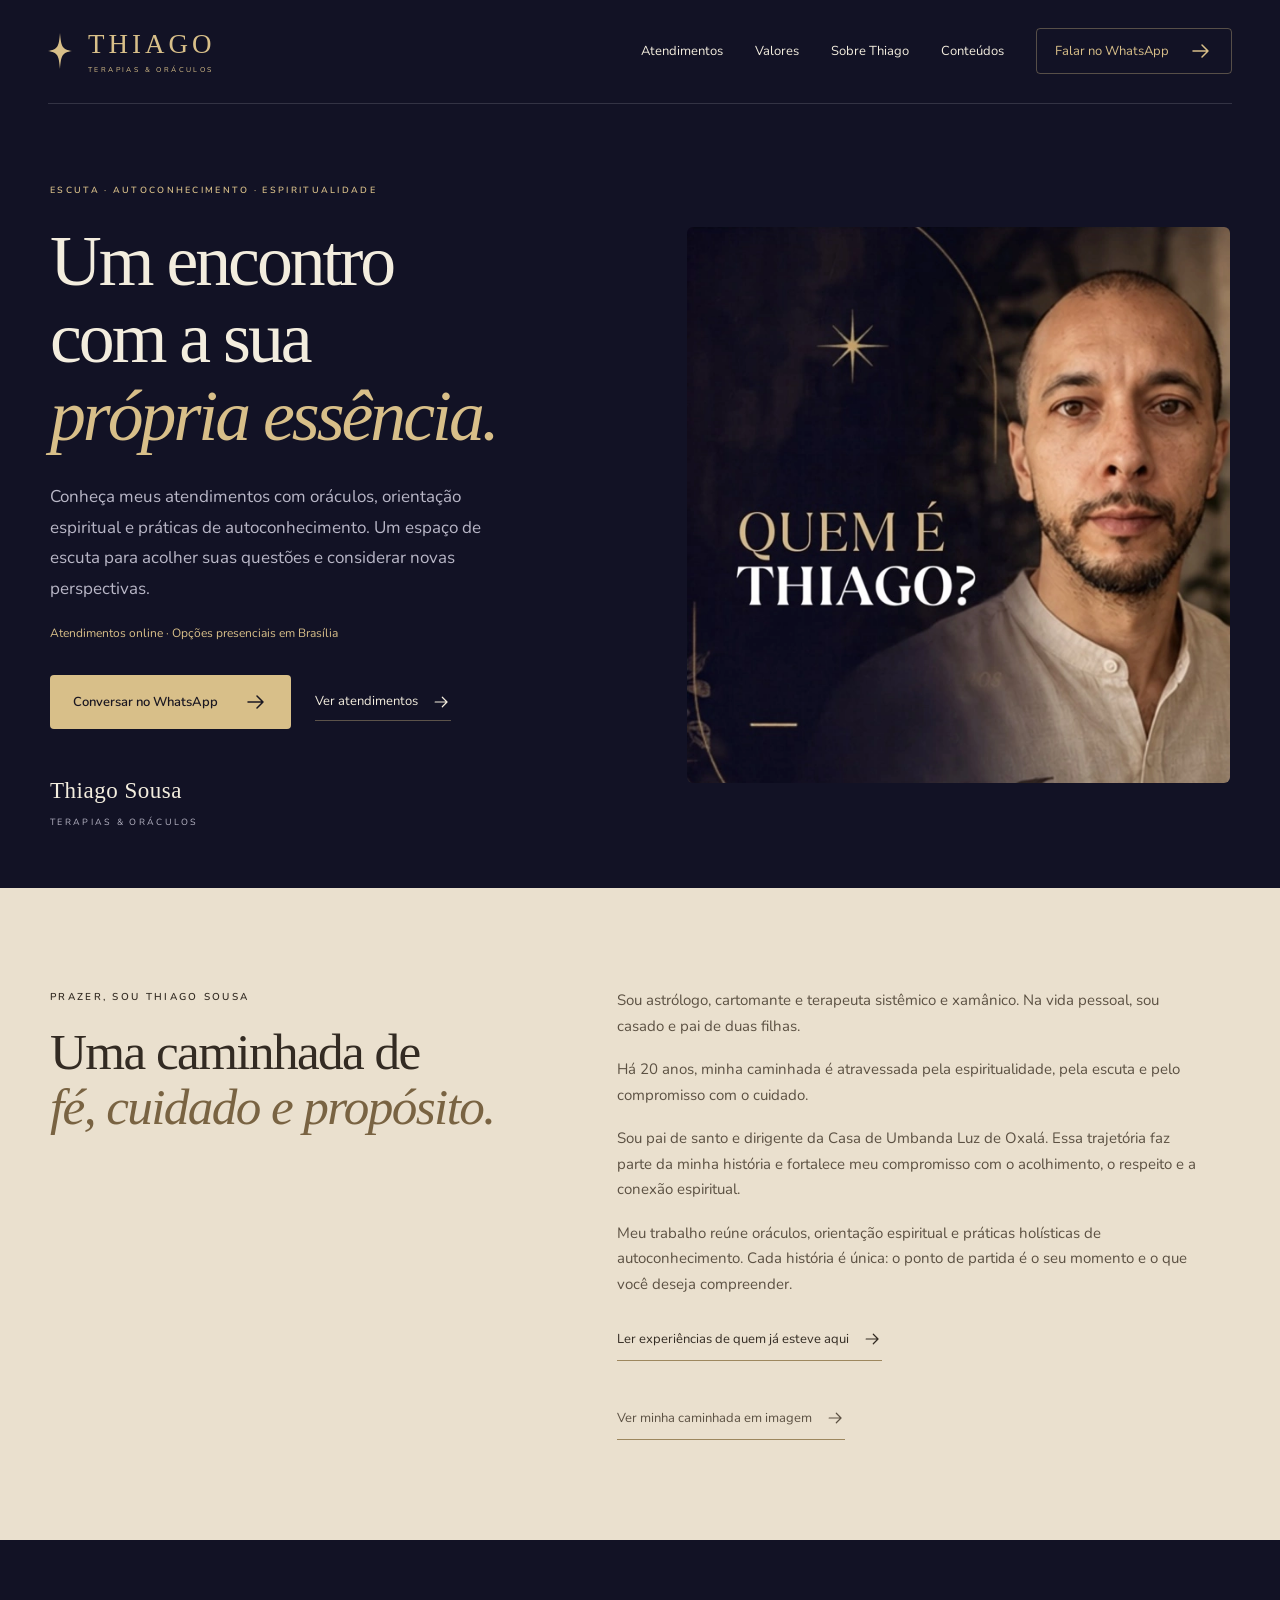
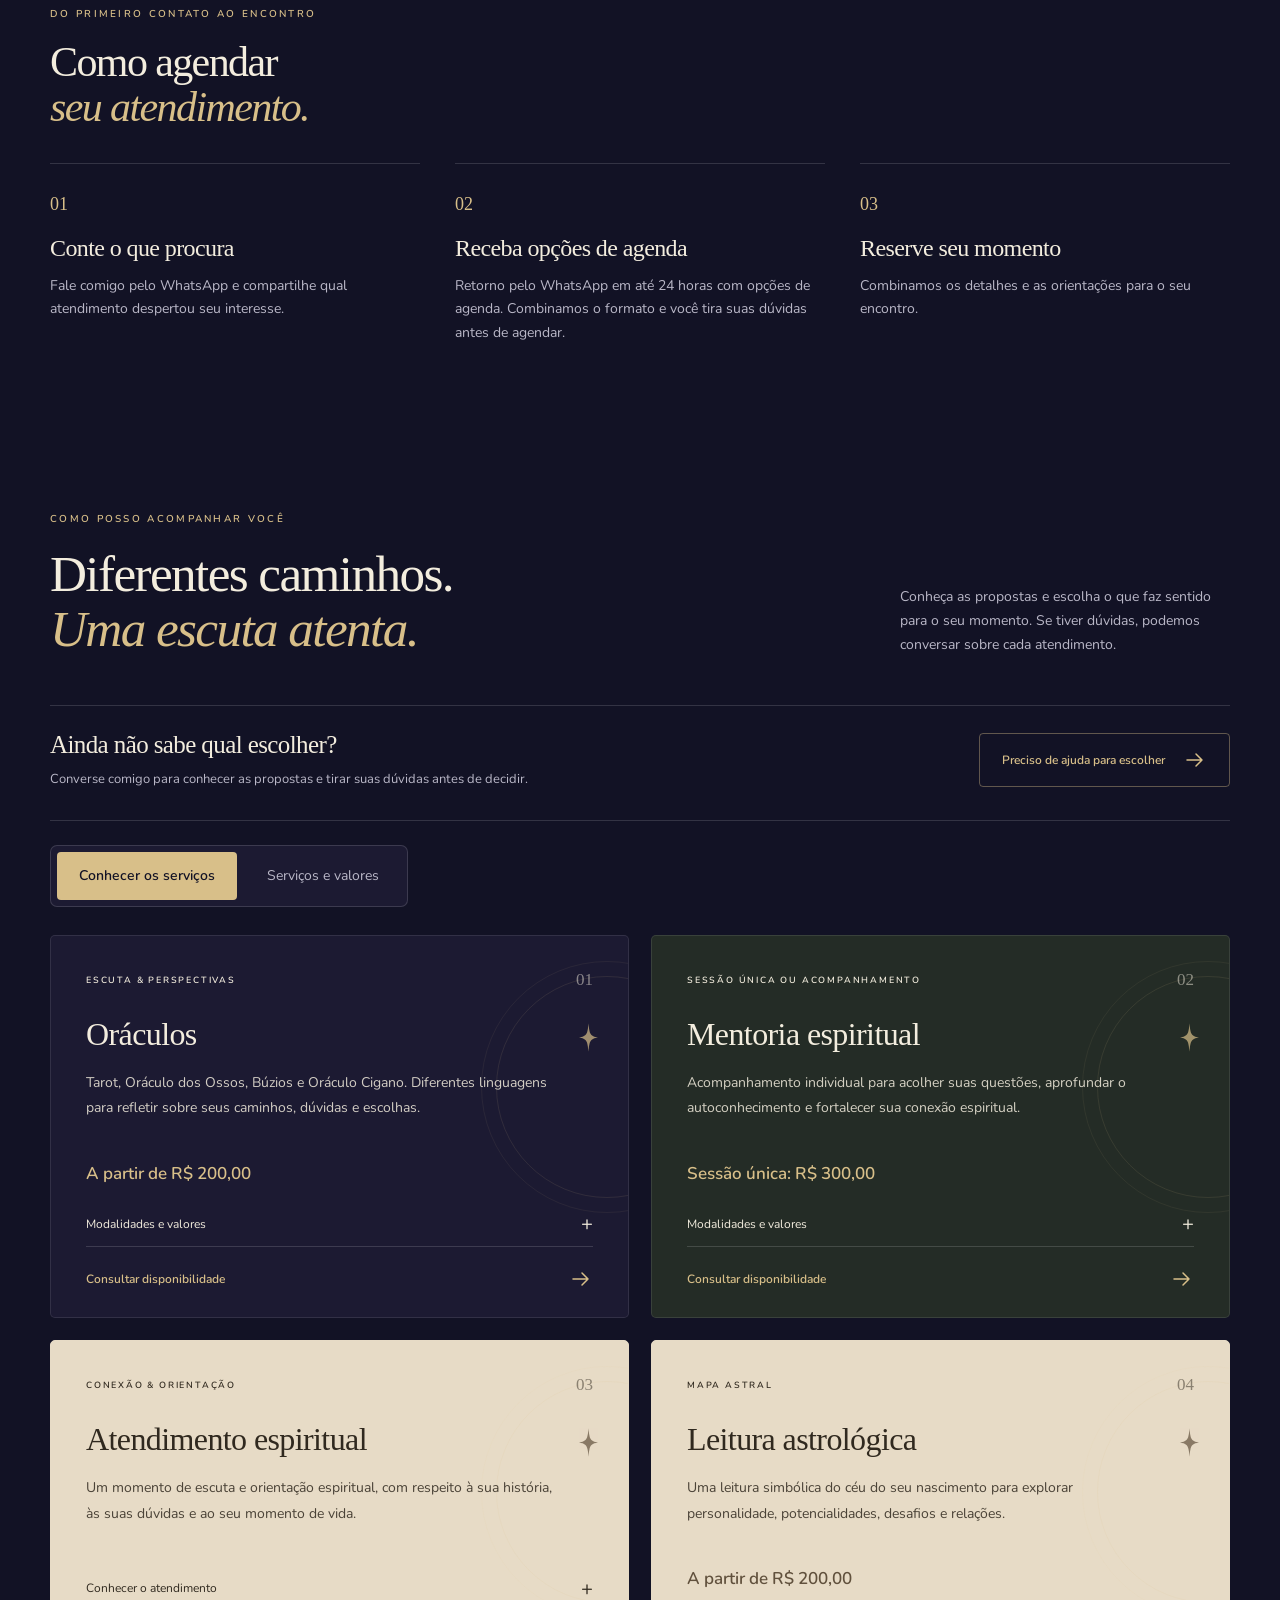
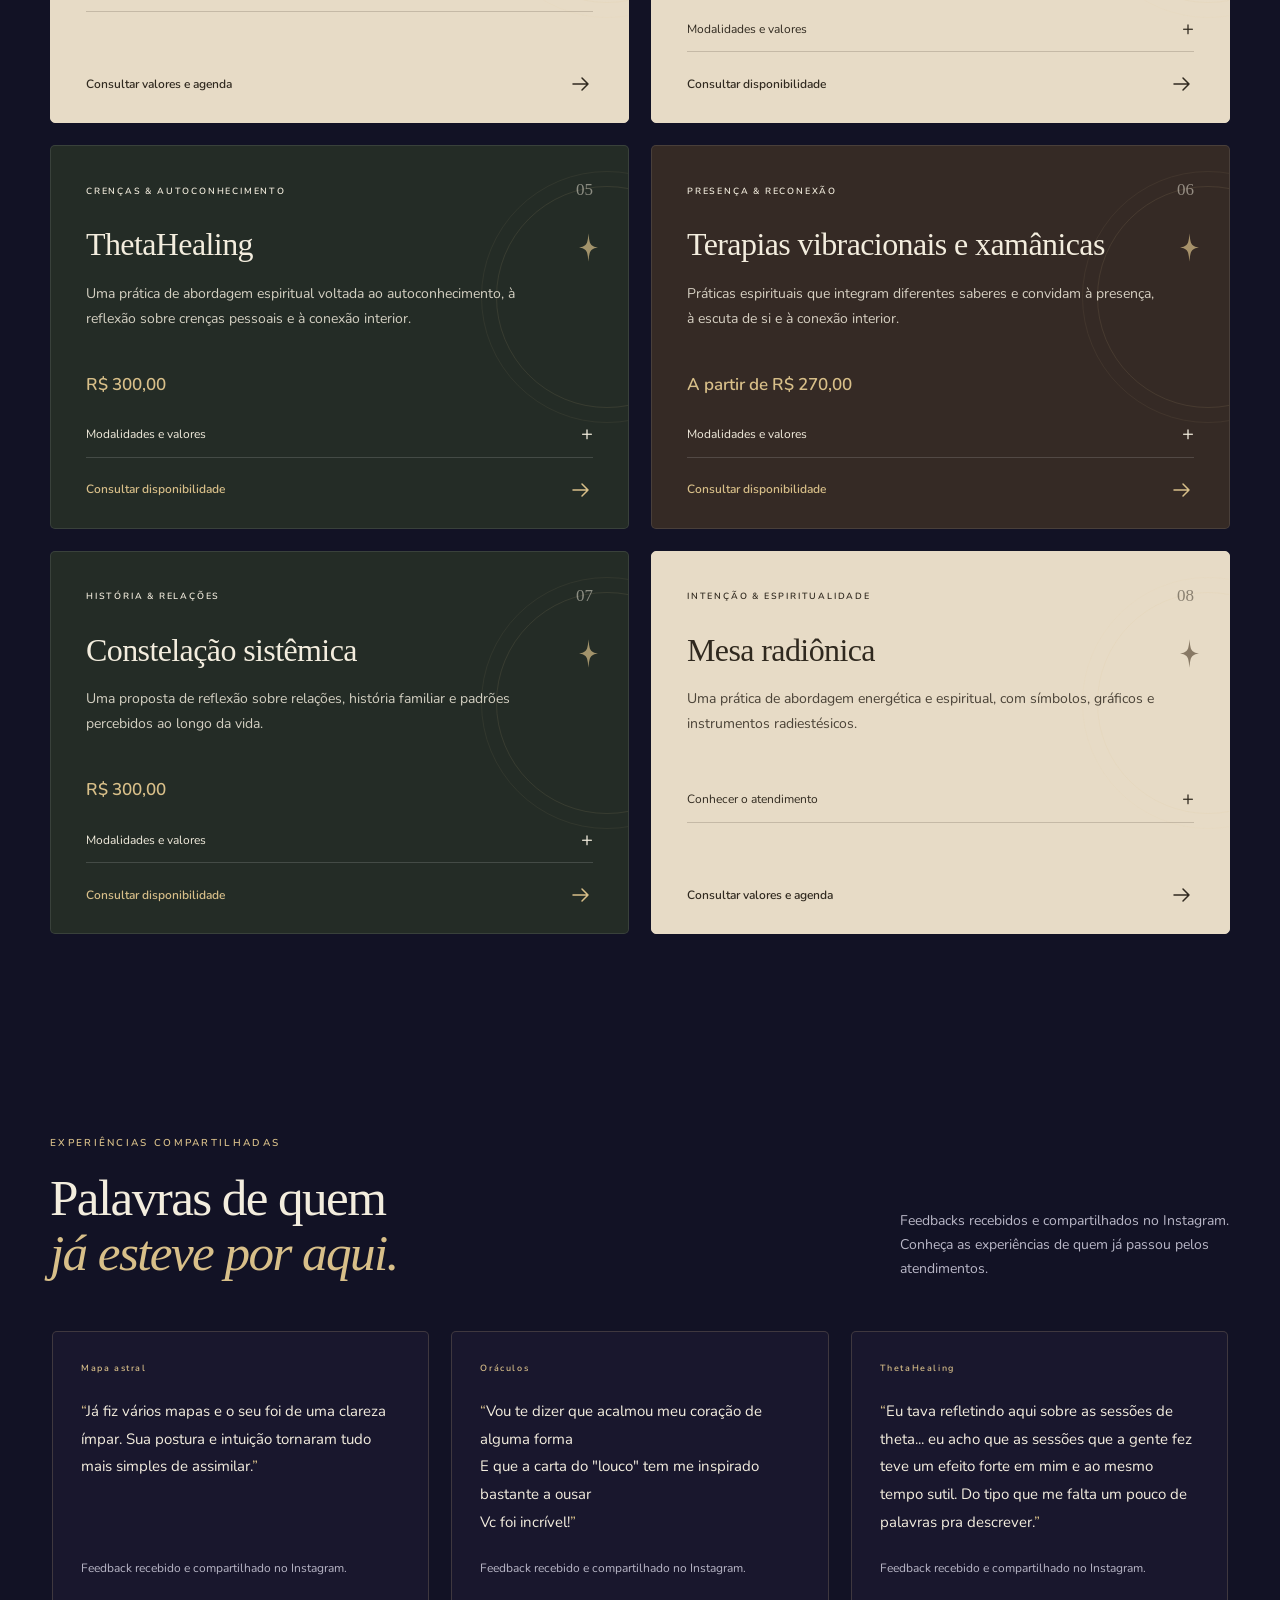
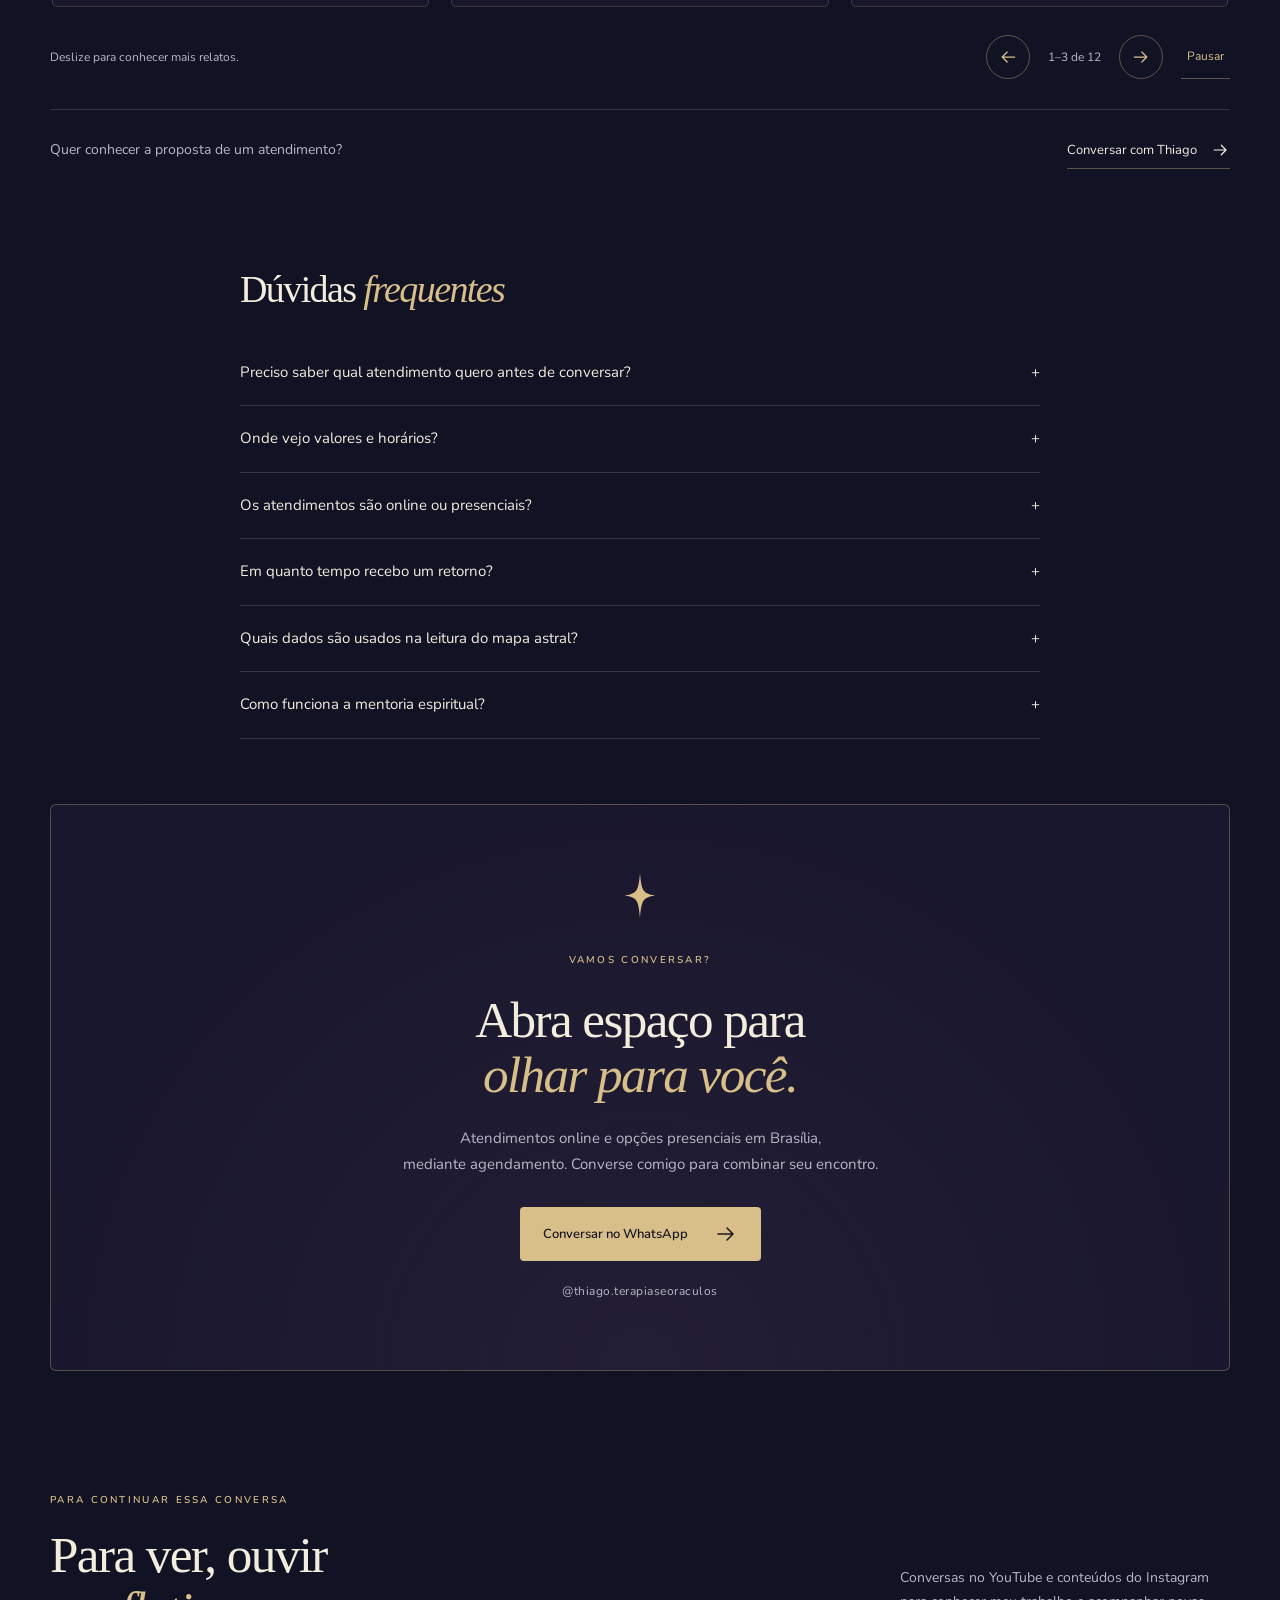
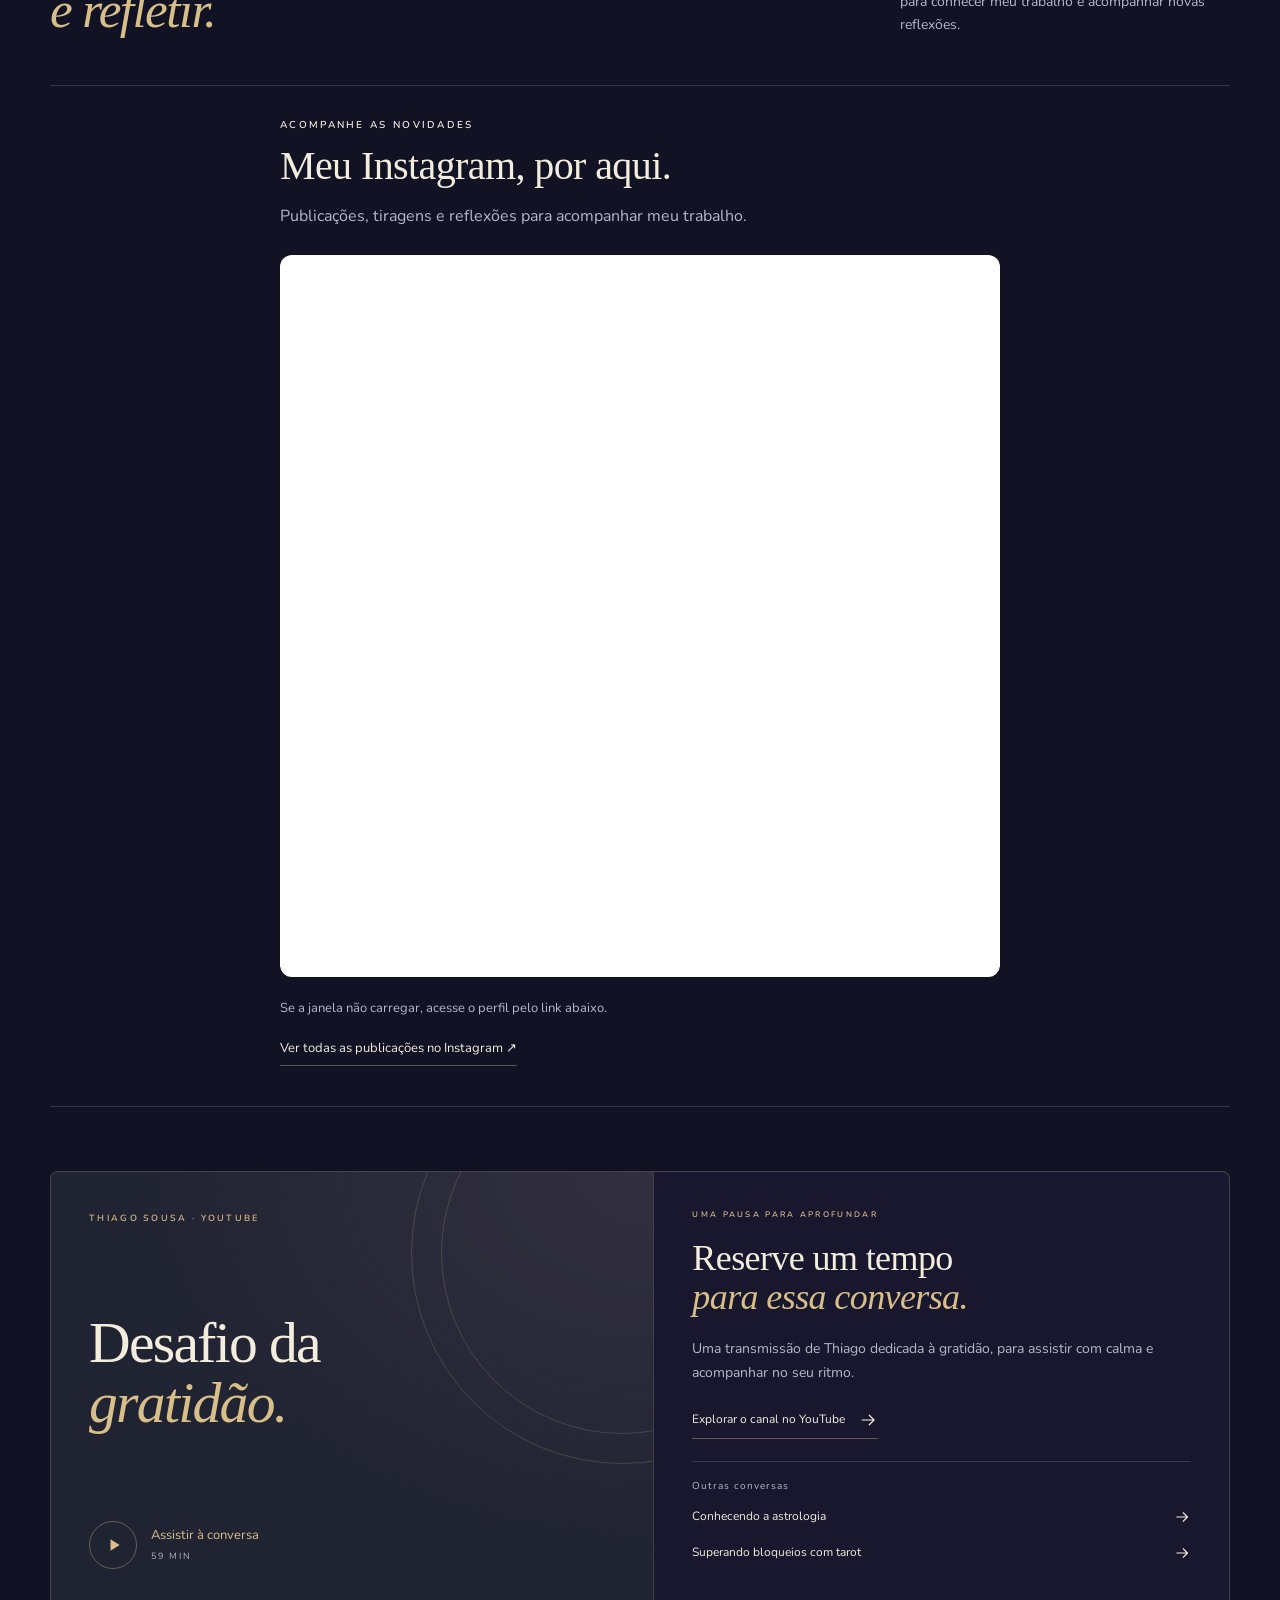
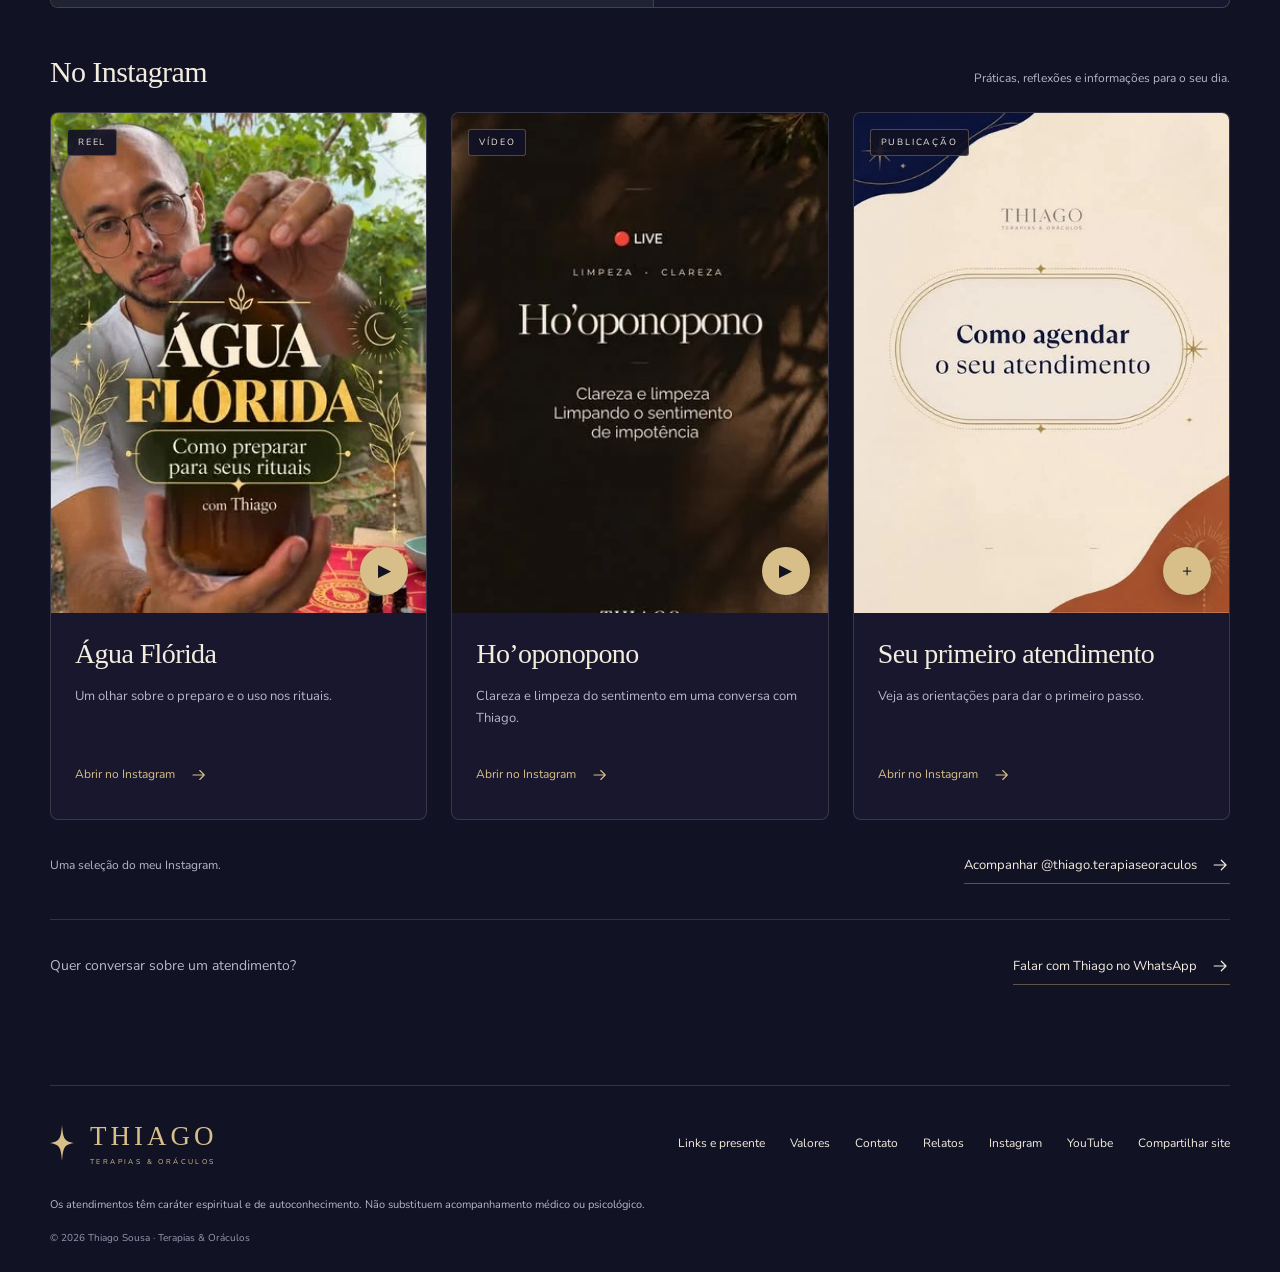
==== commit 41dd8f45: "Adiciona perfil do Instagram com publicações recentes na seção de conteúdos" ====
--- a/index.html
+++ b/index.html
@@ -4,7 +4,7 @@
 <meta name="theme-color" content="#121225"><link rel="canonical" href="https://thiagoterapiaseoraculos.github.io/meus-servicos/">
 <meta property="og:type" content="website"><meta property="og:title" content="Thiago Sousa · Terapias & Oráculos"><meta property="og:description" content="Um espaço de escuta, autoconhecimento e conexão espiritual. Conheça os atendimentos e converse com Thiago."><meta property="og:locale" content="pt_BR"><meta property="og:url" content="https://thiagoterapiaseoraculos.github.io/meus-servicos/"><meta property="og:image" content="https://thiagoterapiaseoraculos.github.io/meus-servicos/assets/images/perfil/thiago-site-compartilhamento.jpg"><meta property="og:image:width" content="1200"><meta property="og:image:height" content="630"><meta property="og:image:type" content="image/jpeg"><meta property="og:image:alt" content="Thiago Sousa · Terapias & Oráculos. Escuta, autoconhecimento e espiritualidade.">
 <meta property="og:site_name" content="Thiago Sousa · Terapias & Oráculos"><meta name="twitter:card" content="summary_large_image"><meta name="twitter:title" content="Thiago Sousa · Terapias & Oráculos"><meta name="twitter:description" content="Conheça os atendimentos e converse com Thiago."><meta name="twitter:image" content="https://thiagoterapiaseoraculos.github.io/meus-servicos/assets/images/perfil/thiago-site-compartilhamento.jpg"><meta name="twitter:image:alt" content="Thiago Sousa · Terapias & Oráculos. Escuta, autoconhecimento e espiritualidade.">
-<link rel="icon" href="assets/images/marca/estrela.svg" type="image/svg+xml"><link rel="manifest" href="manifest.json"><link rel="stylesheet" href="assets/css/site.css?v=20261024-final"><script src="assets/js/site.js?v=20261024-final" defer></script>
+<link rel="icon" href="assets/images/marca/estrela.svg" type="image/svg+xml"><link rel="manifest" href="manifest.json"><link rel="stylesheet" href="assets/css/site.css?v=20261026-instagram-perfil"><script src="assets/js/site.js?v=20261024-final" defer></script>
 <script type="application/ld+json">{"@context": "https://schema.org", "@type": "Person", "name": "Thiago Sousa", "url": "https://thiagoterapiaseoraculos.github.io/meus-servicos/", "sameAs": ["https://www.instagram.com/thiago.terapiaseoraculos", "https://www.youtube.com/@thiagocaprino5149"]}</script></head>
 <body><a class="skip" href="#conteudo">Pular para o conteúdo</a><header class="site-header"><a class="wordmark" href="#inicio" aria-label="Thiago Terapias e Oráculos, início"><svg class="star" viewBox="0 0 40 60" aria-hidden="true"><path d="M20 0C18 24 16 27 0 30c16 3 18 6 20 30 2-24 4-27 20-30C24 27 22 24 20 0Z" fill="currentColor"/></svg><span>THIAGO<small>TERAPIAS & ORÁCULOS</small></span></a><nav aria-label="Navegação principal"><a href="#atendimentos">Atendimentos</a><a href="#valores" class="values-nav">Valores</a><a href="#sobre">Sobre Thiago</a><a href="#conteudos">Conteúdos</a><a href="https://wa.me/5561996540065?text=Ol%C3%A1%2C%20Thiago%21%20Gostaria%20de%20informa%C3%A7%C3%B5es%20sobre%20seus%20atendimentos%20e%20como%20agendar." class="nav-contact" target="_blank" rel="noopener noreferrer" aria-label="Conversar com Thiago no WhatsApp">Falar no WhatsApp <svg viewBox="0 0 24 24" aria-hidden="true"><path d="M4 12h15m-6-6 6 6-6 6"/></svg></a></nav></header>
 <main id="conteudo"><section class="hero wrap" id="inicio"><div class="hero-copy"><p class="eyebrow">ESCUTA · AUTOCONHECIMENTO · ESPIRITUALIDADE</p><h1>Um encontro<br>com a sua<br><em>própria essência.</em></h1><p class="hero-description">Conheça meus atendimentos com oráculos, orientação espiritual e práticas de autoconhecimento. Um espaço de escuta para acolher suas questões e considerar novas perspectivas.</p><p class="hero-availability">Atendimentos online · Opções presenciais em Brasília</p><div class="hero-actions"><a class="button primary" href="https://wa.me/5561996540065?text=Ol%C3%A1%2C%20Thiago%21%20Gostaria%20de%20informa%C3%A7%C3%B5es%20sobre%20seus%20atendimentos%20e%20como%20agendar." target="_blank" rel="noopener noreferrer">Conversar no WhatsApp <svg viewBox="0 0 24 24" aria-hidden="true"><path d="M4 12h15m-6-6 6 6-6 6"/></svg></a><a class="text-link" href="#atendimentos">Ver atendimentos <svg viewBox="0 0 24 24" aria-hidden="true"><path d="M4 12h15m-6-6 6 6-6 6"/></svg></a></div><p class="signature">Thiago Sousa <span>Terapias & Oráculos</span></p></div><div class="hero-visual"><div class="portrait"><img src="assets/images/perfil/thiago-sousa-recortado.webp" alt="Thiago Sousa em sua apresentação, com camisa clara, ao lado do título Quem é Thiago?" width="628" height="642" fetchpriority="high"></div></div></section>
@@ -16,6 +16,6 @@
 <section class="testimonials wrap section" id="relatos" aria-labelledby="relatos-title"><div class="section-heading"><div><p class="eyebrow">EXPERIÊNCIAS COMPARTILHADAS</p><h2 id="relatos-title">Palavras de quem<br><em>já esteve por aqui.</em></h2></div><p>Feedbacks recebidos e compartilhados no Instagram. Conheça as experiências de quem já passou pelos atendimentos.</p></div><div class="testimonial-carousel" role="region" aria-roledescription="carrossel" aria-label="Feedbacks recebidos"><div class="testimonial-track" id="feedback-track" tabindex="0" aria-label="Feedbacks. Deslize ou use as setas para navegar."><figure class="testimonial" data-source-page="31"><p class="eyebrow">Mapa astral</p><blockquote><p>Já fiz vários mapas e o seu foi de uma clareza ímpar. Sua postura e intuição tornaram tudo mais simples de assimilar.</p></blockquote><figcaption>Feedback recebido e compartilhado no Instagram.</figcaption></figure><figure class="testimonial" data-source-page="24"><p class="eyebrow">Oráculos</p><blockquote><p>Vou te dizer que acalmou meu coração de alguma forma<br>E que a carta do &quot;louco&quot; tem me inspirado bastante a ousar<br>Vc foi incrível!</p></blockquote><figcaption>Feedback recebido e compartilhado no Instagram.</figcaption></figure><figure class="testimonial" data-source-page="9"><p class="eyebrow">ThetaHealing</p><blockquote><p>Eu tava refletindo aqui sobre as sessões de theta... eu acho que as sessões que a gente fez teve um efeito forte em mim e ao mesmo tempo sutil. Do tipo que me falta um pouco de palavras pra descrever.</p></blockquote><figcaption>Feedback recebido e compartilhado no Instagram.</figcaption></figure><figure class="testimonial" data-source-page="46"><p class="eyebrow">Mapa astral</p><blockquote><p>Adorei a leitura do mapa: completa. Não deixa dúvidas, é paciente, trata as questões de forma leve e com clareza.</p></blockquote><figcaption>Feedback recebido e compartilhado no Instagram.</figcaption></figure><figure class="testimonial" data-source-page="66"><p class="eyebrow">Oráculos</p><blockquote><p>Gratidão por você ser essa pessoa iluminada que acolhe com muito carinho.</p></blockquote><figcaption>Feedback recebido e compartilhado no Instagram.</figcaption></figure><figure class="testimonial" data-source-page="40"><p class="eyebrow">Mapa astral</p><blockquote><p>Minha experiência foi ótima, adoro que tu explica casa por casa com as explicações dos significados dos planetas, dos zodíacos, carmas, darmas...</p></blockquote><figcaption>Feedback recebido e compartilhado no Instagram.</figcaption></figure><figure class="testimonial" data-source-page="35"><p class="eyebrow">Mapa astral</p><blockquote><p>Parabéns pelo seu trabalho incrível, pela sua sensibilidade, pela sua leitura detalhada, cuidadosa e extremamente perspicaz do mapa! E ainda por toda a disponibilidade pra tirar todas as dúvidas durante e depois!</p></blockquote><figcaption>Feedback recebido e compartilhado no Instagram.</figcaption></figure><figure class="testimonial" data-source-page="44"><p class="eyebrow">Mapa astral e ThetaHealing</p><blockquote><p>Gratidão pela fantástica leitura do meu mapa e da sessão de theta healing.</p></blockquote><figcaption>Feedback recebido e compartilhado no Instagram.</figcaption></figure><figure class="testimonial" data-source-page="48"><p class="eyebrow">Mapa astral</p><blockquote><p>Gente, fiz meu mapa astral com o Thiago, foi muito maravilhoso, pude ver questões de minha vida que já sabia e foram reforçadas para poder olhar pra elas, e descobri muitas outras.</p></blockquote><figcaption>Feedback recebido e compartilhado no Instagram.</figcaption></figure><figure class="testimonial" data-source-page="49"><p class="eyebrow">Mapa astral</p><blockquote><p>Foi lindo! Fiquei muito muito muito esclarecida, feliz e surpresa. Muito obrigadaaaa</p></blockquote><figcaption>Feedback recebido e compartilhado no Instagram.</figcaption></figure><figure class="testimonial" data-source-page="59"><p class="eyebrow">Oráculos</p><blockquote><p>O atendimento foi excelente. O jogo foi bem preciso em algumas partes, me disse muita coisa que eu já sentia antes.</p></blockquote><figcaption>Feedback recebido e compartilhado no Instagram.</figcaption></figure><figure class="testimonial" data-source-page="64"><p class="eyebrow">Mapa astral e Tarot</p><blockquote><p>Ele é muito competente no que faz, sério e acolhedor. Depois ainda tive outras experiências maravilhosas e muito assertivas com o jogo das cartas de tarô.</p></blockquote><figcaption>Feedback recebido e compartilhado no Instagram.</figcaption></figure></div><div class="feedback-controls" hidden><p class="feedback-hint">Deslize para conhecer mais relatos.</p><div class="feedback-navigation"><button id="feedback-prev" type="button" class="feedback-arrow" aria-label="Feedback anterior" aria-controls="feedback-track"><svg viewBox="0 0 24 24" aria-hidden="true"><path d="M20 12H5m6-6-6 6 6 6"/></svg></button><span id="feedback-position" class="feedback-position" aria-live="off">1 de 12</span><button id="feedback-next" type="button" class="feedback-arrow" aria-label="Próximo feedback" aria-controls="feedback-track"><svg viewBox="0 0 24 24" aria-hidden="true"><path d="M4 12h15m-6-6 6 6-6 6"/></svg></button><button id="feedback-play" type="button" class="feedback-play" aria-label="Pausar alternância automática dos feedbacks">Pausar</button></div></div></div><div class="testimonials-contact"><p>Quer conhecer a proposta de um atendimento?</p><a class="text-link" href="https://wa.me/5561996540065?text=Ol%C3%A1%2C%20Thiago%21%20Li%20os%20relatos%20no%20site%20e%20gostaria%20de%20conhecer%20seus%20atendimentos." target="_blank" rel="noopener noreferrer">Conversar com Thiago <svg viewBox="0 0 24 24" aria-hidden="true"><path d="M4 12h15m-6-6 6 6-6 6"/></svg></a></div></section>
 <section class="faq wrap section" id="duvidas"><h2>Dúvidas <em>frequentes</em></h2><details><summary>Preciso saber qual atendimento quero antes de conversar?<span aria-hidden="true">+</span></summary><p>Você pode entrar em contato mesmo sem ter escolhido. Conte o que procura e tire suas dúvidas sobre as propostas antes de decidir pelo agendamento.</p></details><details><summary>Onde vejo valores e horários?<span aria-hidden="true">+</span></summary><p>Você encontra a lista completa na aba Serviços e valores, além dos detalhes de cada atendimento. Para horários disponíveis, condições de pagamento ou serviços com valor sob consulta, converse comigo pelo WhatsApp antes de agendar.</p></details><details><summary>Os atendimentos são online ou presenciais?<span aria-hidden="true">+</span></summary><p>Há opções online e alguns atendimentos presenciais em Brasília, mediante agendamento. Consulte as modalidades de cada serviço e confirme a disponibilidade e o local pelo WhatsApp.</p></details><details><summary>Em quanto tempo recebo um retorno?<span aria-hidden="true">+</span></summary><p>O retorno pelo WhatsApp é em até 24 horas, com opções de agenda. Informe seu nome e qual serviço despertou seu interesse para continuarmos a conversa.</p></details><details><summary>Quais dados são usados na leitura do mapa astral?<span aria-hidden="true">+</span></summary><p>A leitura considera sua data, horário e cidade de nascimento. Se você não souber o horário, converse comigo antes de agendar para entender as possibilidades e os limites da leitura.</p></details><details><summary>Como funciona a mentoria espiritual?<span aria-hidden="true">+</span></summary><p>Você pode escolher uma sessão única experimental ou um acompanhamento individual em quatro sessões. As ferramentas são integradas de acordo com seu momento, suas necessidades e a proposta combinada para os encontros.</p></details></section>
 <section class="contact wrap" id="contato"><svg class="star" viewBox="0 0 40 60" aria-hidden="true"><path d="M20 0C18 24 16 27 0 30c16 3 18 6 20 30 2-24 4-27 20-30C24 27 22 24 20 0Z" fill="currentColor"/></svg><p class="eyebrow">VAMOS CONVERSAR?</p><h2>Abra espaço para<br><em>olhar para você.</em></h2><p>Atendimentos online e opções presenciais em Brasília,<br>mediante agendamento. Converse comigo para combinar seu encontro.</p><a class="button primary" href="https://wa.me/5561996540065?text=Ol%C3%A1%2C%20Thiago%21%20Gostaria%20de%20informa%C3%A7%C3%B5es%20sobre%20seus%20atendimentos." target="_blank" rel="noopener noreferrer">Conversar no WhatsApp <svg viewBox="0 0 24 24" aria-hidden="true"><path d="M4 12h15m-6-6 6 6-6 6"/></svg></a><a class="instagram" href="https://www.instagram.com/thiago.terapiaseoraculos/" target="_blank" rel="noopener noreferrer">@thiago.terapiaseoraculos</a></section>
-<section class="social-section wrap section" id="conteudos" aria-labelledby="social-title"><div class="section-heading"><div><p class="eyebrow">PARA CONTINUAR ESSA CONVERSA</p><h2 id="social-title">Para ver, ouvir<br><em>e refletir.</em></h2></div><p>Conversas no YouTube e conteúdos do Instagram para conhecer meu trabalho e acompanhar novas reflexões.</p></div><article class="youtube-feature" aria-labelledby="youtube-feature-title"><button type="button" class="youtube-cover" data-youtube="f5kj5no6g2g" data-title="Desafio da gratidão" aria-label="Assistir: Desafio da gratidão no YouTube" aria-haspopup="dialog"><span class="eyebrow">THIAGO SOUSA · YOUTUBE</span><span class="youtube-poster-title">Desafio da<br><em>gratidão.</em></span><span class="youtube-play"><svg viewBox="0 0 24 24" aria-hidden="true"><path d="m9 5 11 7-11 7Z"/></svg><span>Assistir à conversa <small>59 MIN</small></span></span></button><div class="youtube-copy"><p class="eyebrow">UMA PAUSA PARA APROFUNDAR</p><h3 id="youtube-feature-title">Reserve um tempo<br><em>para essa conversa.</em></h3><p>Uma transmissão de Thiago dedicada à gratidão, para assistir com calma e acompanhar no seu ritmo.</p><a class="text-link" href="https://www.youtube.com/@thiagocaprino5149" target="_blank" rel="noopener noreferrer">Explorar o canal no YouTube <svg viewBox="0 0 24 24" aria-hidden="true"><path d="M4 12h15m-6-6 6 6-6 6"/></svg></a><div class="youtube-more"><span>Outras conversas</span><a href="https://www.youtube.com/watch?v=M486wiv3Q28" target="_blank" rel="noopener noreferrer">Conhecendo a astrologia <svg viewBox="0 0 24 24" aria-hidden="true"><path d="M4 12h15m-6-6 6 6-6 6"/></svg></a><a href="https://www.youtube.com/watch?v=R0SFAPJ39nE" target="_blank" rel="noopener noreferrer">Superando bloqueios com tarot <svg viewBox="0 0 24 24" aria-hidden="true"><path d="M4 12h15m-6-6 6 6-6 6"/></svg></a></div></div></article><div class="social-subheading"><h3>No Instagram</h3><span>Práticas, reflexões e informações para o seu dia.</span></div><div class="social-grid"><article class="social-card"><button type="button" class="social-cover" data-instagram="https://www.instagram.com/thiago.terapiaseoraculos/reel/Dez1kHcpO6o/" data-title="Água Flórida" aria-label="Assistir aqui: Água Flórida" aria-haspopup="dialog"><img src="assets/images/conteudos/agua-florida.webp" alt="Capa de Água Flórida, publicação de Thiago Sousa" width="640" height="853" loading="lazy" decoding="async"><span class="social-type">REEL</span><span class="social-play" aria-hidden="true">▶</span></button><div class="social-copy"><h3>Água Flórida</h3><p>Um olhar sobre o preparo e o uso nos rituais.</p><a href="https://www.instagram.com/thiago.terapiaseoraculos/reel/Dez1kHcpO6o/" target="_blank" rel="noopener noreferrer">Abrir no Instagram <svg viewBox="0 0 24 24" aria-hidden="true"><path d="M4 12h15m-6-6 6 6-6 6"/></svg></a></div></article><article class="social-card"><button type="button" class="social-cover" data-instagram="https://www.instagram.com/thiago.terapiaseoraculos/reel/Ddd2f3ViSuT/" data-title="Ho’oponopono" aria-label="Assistir aqui: Ho’oponopono" aria-haspopup="dialog"><img src="assets/images/conteudos/hooponopono.webp" alt="Capa de Ho’oponopono, publicação de Thiago Sousa" width="640" height="853" loading="lazy" decoding="async"><span class="social-type">VÍDEO</span><span class="social-play" aria-hidden="true">▶</span></button><div class="social-copy"><h3>Ho’oponopono</h3><p>Clareza e limpeza do sentimento em uma conversa com Thiago.</p><a href="https://www.instagram.com/thiago.terapiaseoraculos/reel/Ddd2f3ViSuT/" target="_blank" rel="noopener noreferrer">Abrir no Instagram <svg viewBox="0 0 24 24" aria-hidden="true"><path d="M4 12h15m-6-6 6 6-6 6"/></svg></a></div></article><article class="social-card"><button type="button" class="social-cover" data-instagram="https://www.instagram.com/thiago.terapiaseoraculos/p/DehTt9tFkTn/" data-title="Seu primeiro atendimento" aria-label="Ver publicação aqui: Seu primeiro atendimento" aria-haspopup="dialog"><img src="assets/images/conteudos/como-agendar.webp" alt="Capa de Seu primeiro atendimento, publicação de Thiago Sousa" width="640" height="853" loading="lazy" decoding="async"><span class="social-type">PUBLICAÇÃO</span><span class="social-play" aria-hidden="true">+</span></button><div class="social-copy"><h3>Seu primeiro atendimento</h3><p>Veja as orientações para dar o primeiro passo.</p><a href="https://www.instagram.com/thiago.terapiaseoraculos/p/DehTt9tFkTn/" target="_blank" rel="noopener noreferrer">Abrir no Instagram <svg viewBox="0 0 24 24" aria-hidden="true"><path d="M4 12h15m-6-6 6 6-6 6"/></svg></a></div></article></div><div class="social-bottom"><span>Uma seleção do meu Instagram.</span><a class="text-link" href="https://www.instagram.com/thiago.terapiaseoraculos/" target="_blank" rel="noopener noreferrer">Acompanhar @thiago.terapiaseoraculos <svg viewBox="0 0 24 24" aria-hidden="true"><path d="M4 12h15m-6-6 6 6-6 6"/></svg></a></div><div class="content-contact"><p>Quer conversar sobre um atendimento?</p><a class="text-link" href="https://wa.me/5561996540065?text=Ol%C3%A1%2C%20Thiago%21%20Gostaria%20de%20informa%C3%A7%C3%B5es%20sobre%20seus%20atendimentos%20e%20como%20agendar." target="_blank" rel="noopener noreferrer">Falar com Thiago no WhatsApp <svg viewBox="0 0 24 24" aria-hidden="true"><path d="M4 12h15m-6-6 6 6-6 6"/></svg></a></div></section></main>
+<section class="social-section wrap section" id="conteudos" aria-labelledby="social-title"><div class="section-heading"><div><p class="eyebrow">PARA CONTINUAR ESSA CONVERSA</p><h2 id="social-title">Para ver, ouvir<br><em>e refletir.</em></h2></div><p>Conversas no YouTube e conteúdos do Instagram para conhecer meu trabalho e acompanhar novas reflexões.</p></div><section class="instagram-profile-feed" aria-labelledby="instagram-feed-title"><div class="instagram-feed-heading"><p class="eyebrow">ACOMPANHE AS NOVIDADES</p><h3 id="instagram-feed-title">Meu Instagram, por aqui.</h3><p>Publicações, tiragens e reflexões para acompanhar meu trabalho.</p></div><div class="instagram-profile-window"><iframe src="https://www.instagram.com/thiago.terapiaseoraculos/embed/" title="Publicações recentes de Thiago Sousa no Instagram" loading="lazy" width="720" height="720" referrerpolicy="strict-origin-when-cross-origin"></iframe></div><div class="instagram-feed-bottom"><p>Se a janela não carregar, acesse o perfil pelo link abaixo.</p><a class="text-link" href="https://www.instagram.com/thiago.terapiaseoraculos/" target="_blank" rel="noopener noreferrer">Ver todas as publicações no Instagram ↗</a></div></section><article class="youtube-feature" aria-labelledby="youtube-feature-title"><button type="button" class="youtube-cover" data-youtube="f5kj5no6g2g" data-title="Desafio da gratidão" aria-label="Assistir: Desafio da gratidão no YouTube" aria-haspopup="dialog"><span class="eyebrow">THIAGO SOUSA · YOUTUBE</span><span class="youtube-poster-title">Desafio da<br><em>gratidão.</em></span><span class="youtube-play"><svg viewBox="0 0 24 24" aria-hidden="true"><path d="m9 5 11 7-11 7Z"/></svg><span>Assistir à conversa <small>59 MIN</small></span></span></button><div class="youtube-copy"><p class="eyebrow">UMA PAUSA PARA APROFUNDAR</p><h3 id="youtube-feature-title">Reserve um tempo<br><em>para essa conversa.</em></h3><p>Uma transmissão de Thiago dedicada à gratidão, para assistir com calma e acompanhar no seu ritmo.</p><a class="text-link" href="https://www.youtube.com/@thiagocaprino5149" target="_blank" rel="noopener noreferrer">Explorar o canal no YouTube <svg viewBox="0 0 24 24" aria-hidden="true"><path d="M4 12h15m-6-6 6 6-6 6"/></svg></a><div class="youtube-more"><span>Outras conversas</span><a href="https://www.youtube.com/watch?v=M486wiv3Q28" target="_blank" rel="noopener noreferrer">Conhecendo a astrologia <svg viewBox="0 0 24 24" aria-hidden="true"><path d="M4 12h15m-6-6 6 6-6 6"/></svg></a><a href="https://www.youtube.com/watch?v=R0SFAPJ39nE" target="_blank" rel="noopener noreferrer">Superando bloqueios com tarot <svg viewBox="0 0 24 24" aria-hidden="true"><path d="M4 12h15m-6-6 6 6-6 6"/></svg></a></div></div></article><div class="social-subheading"><h3>No Instagram</h3><span>Práticas, reflexões e informações para o seu dia.</span></div><div class="social-grid"><article class="social-card"><button type="button" class="social-cover" data-instagram="https://www.instagram.com/thiago.terapiaseoraculos/reel/Dez1kHcpO6o/" data-title="Água Flórida" aria-label="Assistir aqui: Água Flórida" aria-haspopup="dialog"><img src="assets/images/conteudos/agua-florida.webp" alt="Capa de Água Flórida, publicação de Thiago Sousa" width="640" height="853" loading="lazy" decoding="async"><span class="social-type">REEL</span><span class="social-play" aria-hidden="true">▶</span></button><div class="social-copy"><h3>Água Flórida</h3><p>Um olhar sobre o preparo e o uso nos rituais.</p><a href="https://www.instagram.com/thiago.terapiaseoraculos/reel/Dez1kHcpO6o/" target="_blank" rel="noopener noreferrer">Abrir no Instagram <svg viewBox="0 0 24 24" aria-hidden="true"><path d="M4 12h15m-6-6 6 6-6 6"/></svg></a></div></article><article class="social-card"><button type="button" class="social-cover" data-instagram="https://www.instagram.com/thiago.terapiaseoraculos/reel/Ddd2f3ViSuT/" data-title="Ho’oponopono" aria-label="Assistir aqui: Ho’oponopono" aria-haspopup="dialog"><img src="assets/images/conteudos/hooponopono.webp" alt="Capa de Ho’oponopono, publicação de Thiago Sousa" width="640" height="853" loading="lazy" decoding="async"><span class="social-type">VÍDEO</span><span class="social-play" aria-hidden="true">▶</span></button><div class="social-copy"><h3>Ho’oponopono</h3><p>Clareza e limpeza do sentimento em uma conversa com Thiago.</p><a href="https://www.instagram.com/thiago.terapiaseoraculos/reel/Ddd2f3ViSuT/" target="_blank" rel="noopener noreferrer">Abrir no Instagram <svg viewBox="0 0 24 24" aria-hidden="true"><path d="M4 12h15m-6-6 6 6-6 6"/></svg></a></div></article><article class="social-card"><button type="button" class="social-cover" data-instagram="https://www.instagram.com/thiago.terapiaseoraculos/p/DehTt9tFkTn/" data-title="Seu primeiro atendimento" aria-label="Ver publicação aqui: Seu primeiro atendimento" aria-haspopup="dialog"><img src="assets/images/conteudos/como-agendar.webp" alt="Capa de Seu primeiro atendimento, publicação de Thiago Sousa" width="640" height="853" loading="lazy" decoding="async"><span class="social-type">PUBLICAÇÃO</span><span class="social-play" aria-hidden="true">+</span></button><div class="social-copy"><h3>Seu primeiro atendimento</h3><p>Veja as orientações para dar o primeiro passo.</p><a href="https://www.instagram.com/thiago.terapiaseoraculos/p/DehTt9tFkTn/" target="_blank" rel="noopener noreferrer">Abrir no Instagram <svg viewBox="0 0 24 24" aria-hidden="true"><path d="M4 12h15m-6-6 6 6-6 6"/></svg></a></div></article></div><div class="social-bottom"><span>Uma seleção do meu Instagram.</span><a class="text-link" href="https://www.instagram.com/thiago.terapiaseoraculos/" target="_blank" rel="noopener noreferrer">Acompanhar @thiago.terapiaseoraculos <svg viewBox="0 0 24 24" aria-hidden="true"><path d="M4 12h15m-6-6 6 6-6 6"/></svg></a></div><div class="content-contact"><p>Quer conversar sobre um atendimento?</p><a class="text-link" href="https://wa.me/5561996540065?text=Ol%C3%A1%2C%20Thiago%21%20Gostaria%20de%20informa%C3%A7%C3%B5es%20sobre%20seus%20atendimentos%20e%20como%20agendar." target="_blank" rel="noopener noreferrer">Falar com Thiago no WhatsApp <svg viewBox="0 0 24 24" aria-hidden="true"><path d="M4 12h15m-6-6 6 6-6 6"/></svg></a></div></section></main>
 <footer class="site-footer wrap"><div class="footer-top"><a class="wordmark" href="#inicio"><svg class="star" viewBox="0 0 40 60" aria-hidden="true"><path d="M20 0C18 24 16 27 0 30c16 3 18 6 20 30 2-24 4-27 20-30C24 27 22 24 20 0Z" fill="currentColor"/></svg><span>THIAGO<small>TERAPIAS & ORÁCULOS</small></span></a><div><a href="links/">Links e presente</a><a href="#valores">Valores</a><a href="#contato">Contato</a><a href="#relatos">Relatos</a><a href="https://www.instagram.com/thiago.terapiaseoraculos/" target="_blank" rel="noopener noreferrer">Instagram</a><a href="https://www.youtube.com/@thiagocaprino5149" target="_blank" rel="noopener noreferrer">YouTube</a><button id="share" type="button">Compartilhar site</button></div></div><p class="note">Os atendimentos têm caráter espiritual e de autoconhecimento. Não substituem acompanhamento médico ou psicológico.</p><p class="copyright">© <span id="year">2026</span> Thiago Sousa · Terapias & Oráculos</p></footer><p class="share-status" role="status" id="share-status"></p>
 <dialog id="art-dialog" aria-labelledby="art-title"><div class="dialog-heading"><h2 id="art-title">Apresentação</h2><button id="close-art" type="button" aria-label="Fechar apresentação">×</button></div><div class="art-frame"><img id="art-image" alt="" width="698" height="1239"></div><p class="art-caption">Material de apresentação do atendimento.</p></dialog><dialog id="instagram-dialog" class="instagram-dialog" aria-labelledby="instagram-title"><div class="dialog-heading"><h2 id="instagram-title">Conteúdo do Instagram</h2><button id="close-instagram" type="button" aria-label="Fechar conteúdo">×</button></div><p class="instagram-notice">Conteúdo carregado do Instagram. Se não aparecer, abra a publicação pelo link abaixo.</p><div id="instagram-player"></div><a id="instagram-original" class="button primary" target="_blank" rel="noopener noreferrer">Abrir no Instagram</a></dialog><a class="mobile-contact" href="https://wa.me/5561996540065?text=Ol%C3%A1%2C%20Thiago%21%20Gostaria%20de%20informa%C3%A7%C3%B5es%20sobre%20seus%20atendimentos%20e%20como%20agendar." target="_blank" rel="noopener noreferrer" aria-label="Conversar com Thiago no WhatsApp" hidden><span>Falar com Thiago <small>WhatsApp</small></span><svg viewBox="0 0 24 24" aria-hidden="true"><path d="M4 12h15m-6-6 6 6-6 6"/></svg></a></body></html>
--- a/assets/css/site.css
+++ b/assets/css/site.css
@@ -74,3 +74,6 @@
 .testimonial-track .testimonial figcaption{font-size:12px}
 @media(min-width:701px) and (max-width:1100px){.site-header nav>a[href="#atendimentos"],.site-header nav>a[href="#sobre"],.site-header nav>a[href="#conteudos"]{display:none}.site-header nav{gap:20px}}
 @media(max-width:380px){.site-header{flex-wrap:wrap;row-gap:14px}.site-header nav{width:100%;justify-content:space-between}.site-header .nav-contact{font-size:0}.hero-availability{font-size:12px}.mobile-contact{left:14px;right:14px;padding-inline:14px}.mobile-contact small{margin-left:6px}}
+
+/* Perfil oficial: conteúdo servido pelo próprio Instagram em cada carregamento. */
+.instagram-profile-feed{margin:0 0 64px;padding:30px 0 40px;border-top:1px solid var(--line);border-bottom:1px solid var(--line)}.instagram-feed-heading{max-width:720px;margin:0 auto 24px}.instagram-feed-heading h3{font-size:clamp(28px,4vw,40px);margin:10px 0 16px}.instagram-feed-heading>p:last-child{color:var(--muted);font-size:16px}.instagram-profile-window{width:100%;max-width:720px;margin:0 auto;background:#fff;border-radius:12px;overflow:hidden;border:1px solid var(--line)}.instagram-profile-window iframe{display:block;width:100%;height:720px;border:0;max-width:100%}.instagram-feed-bottom{max-width:720px;margin:20px auto 0}.instagram-feed-bottom p{font-size:13px;color:var(--muted);margin-bottom:12px}.instagram-feed-bottom a{overflow-wrap:anywhere}@media(max-width:700px){.instagram-profile-feed{padding-top:24px;margin-bottom:40px}.instagram-profile-window iframe{height:500px}.instagram-feed-heading>p:last-child{font-size:15px}}
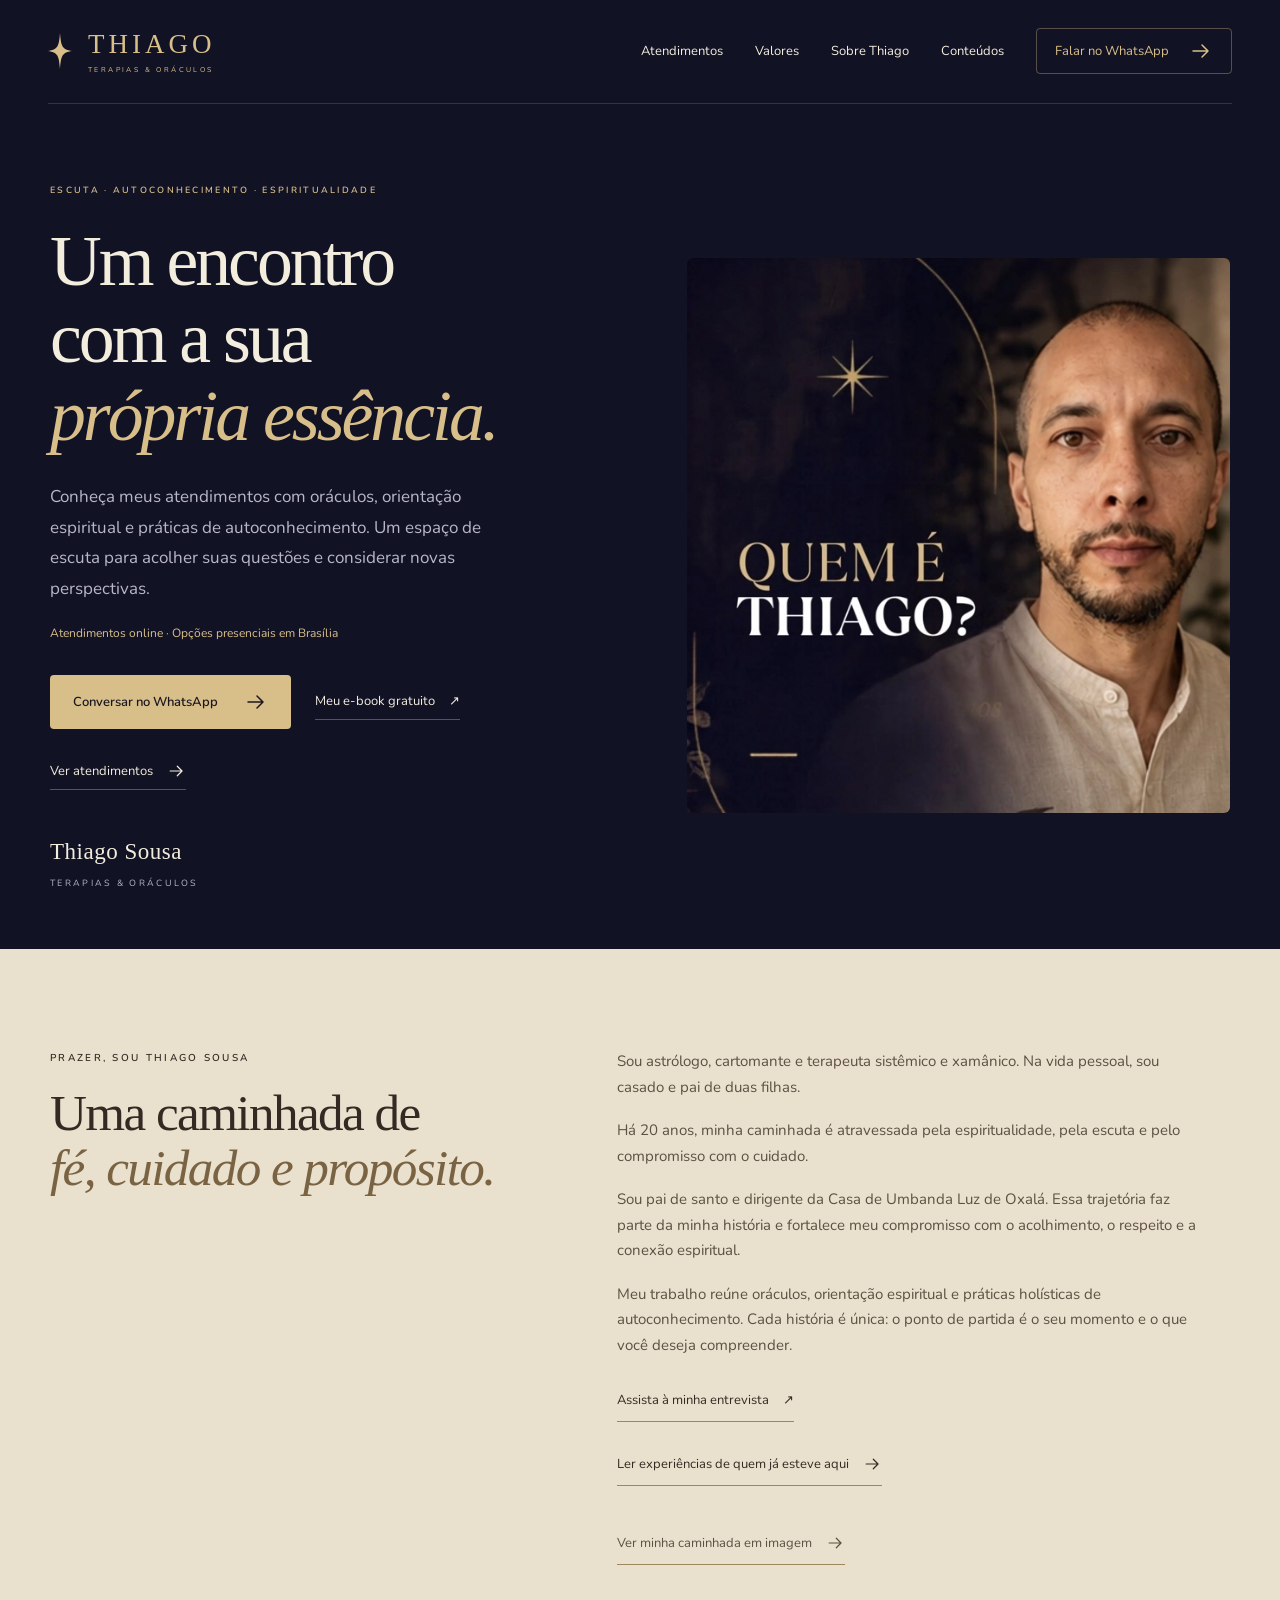
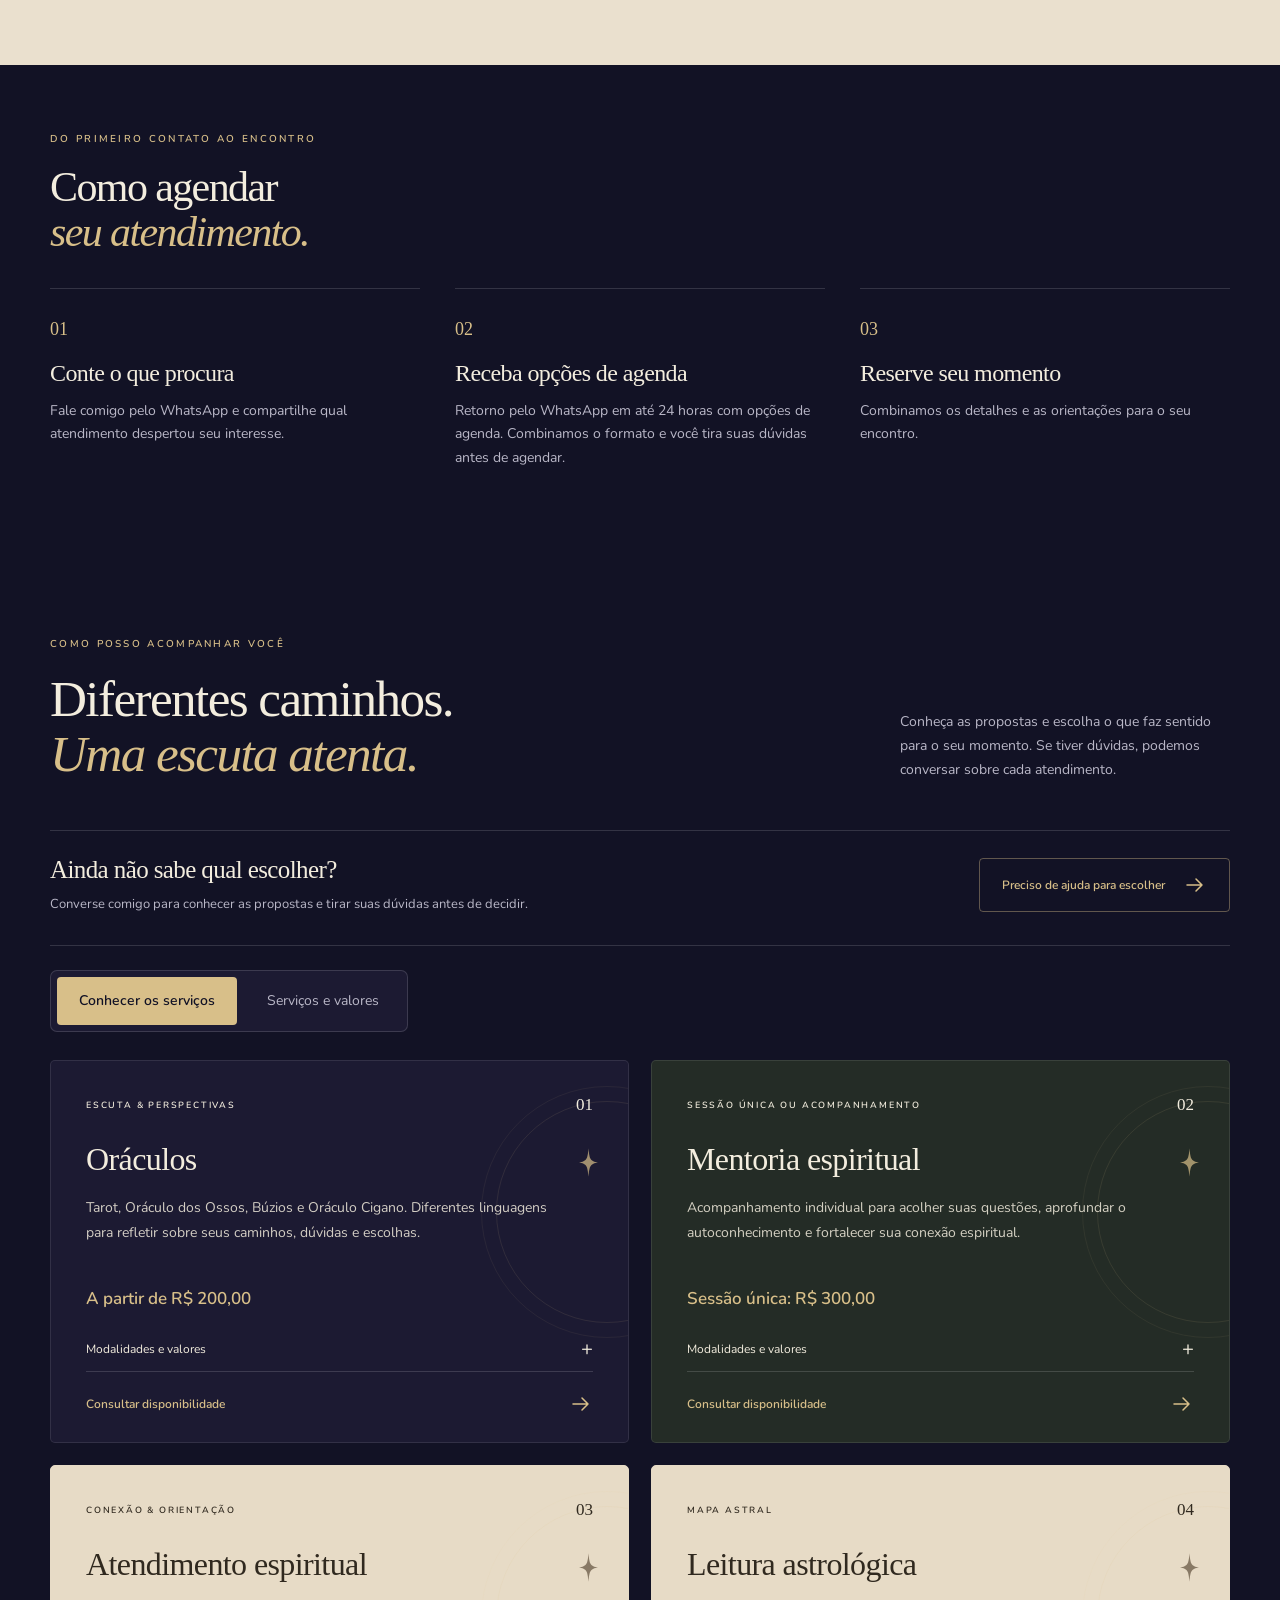
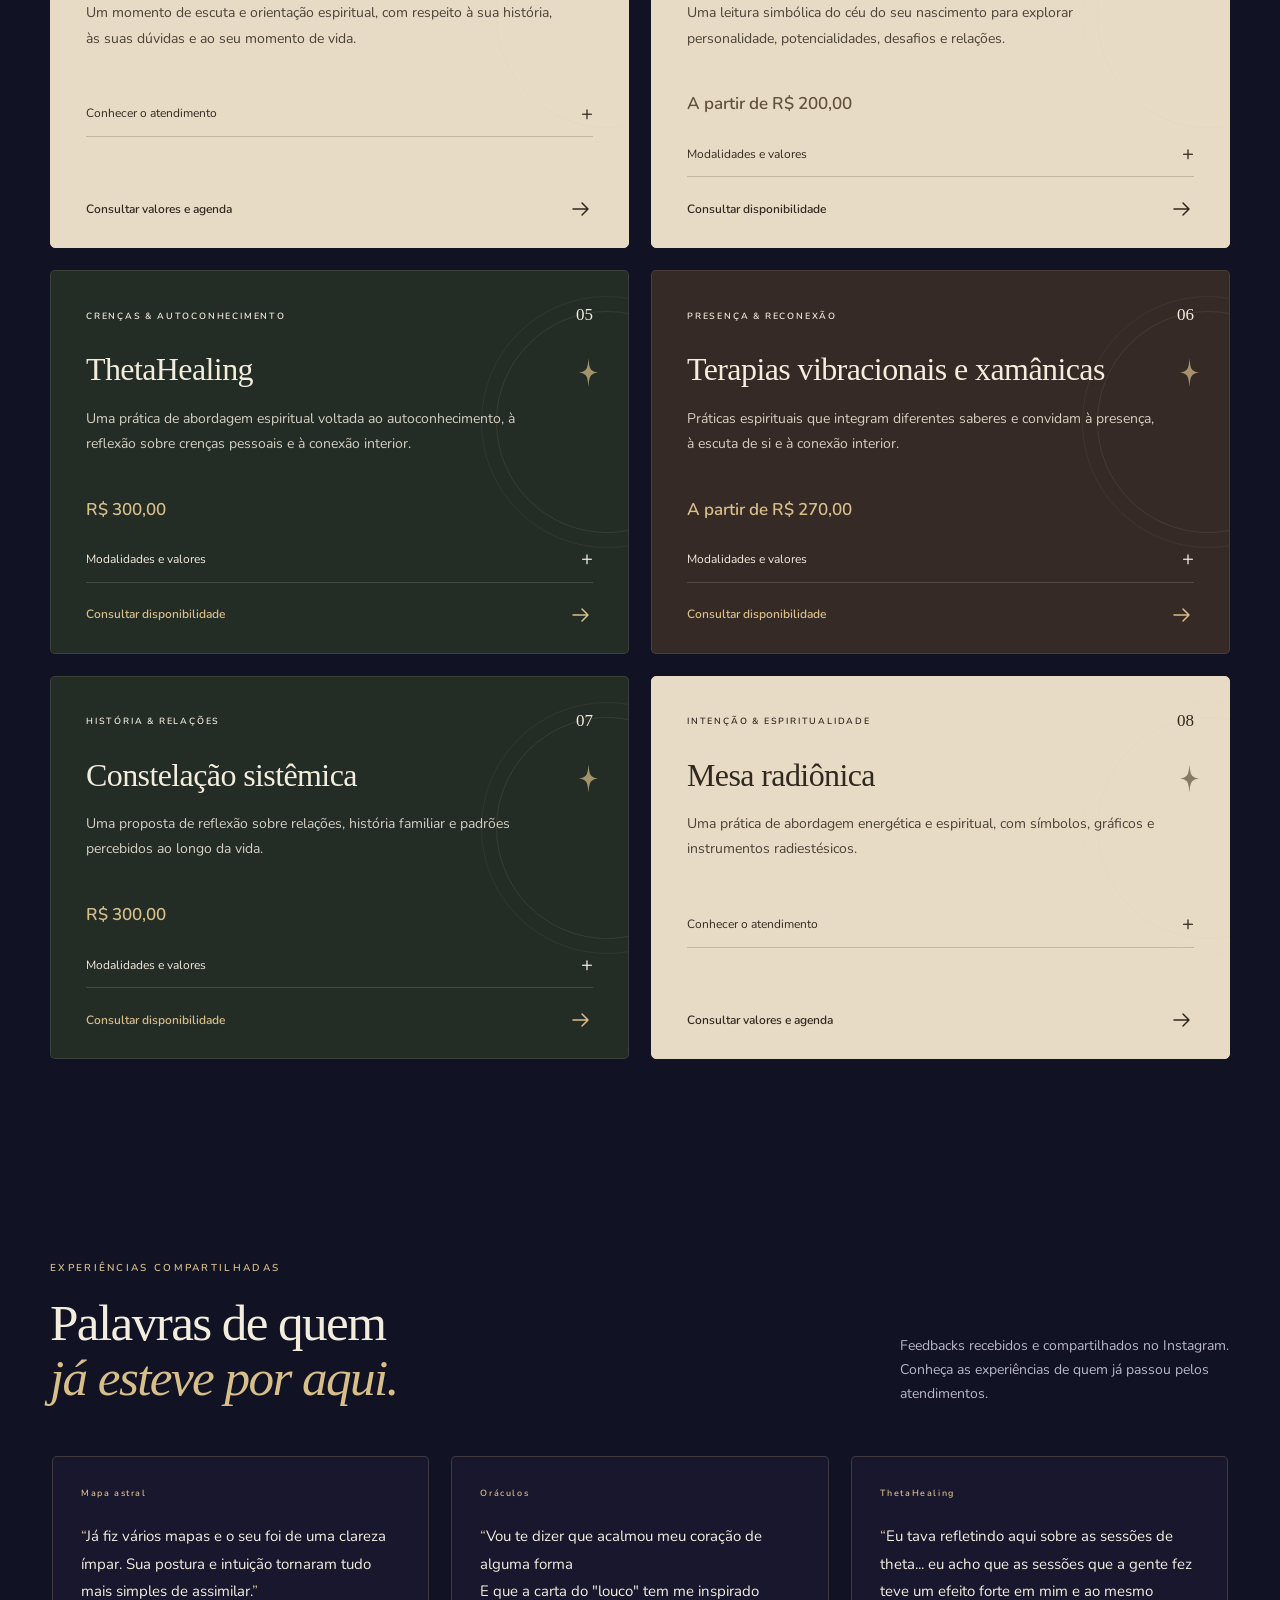
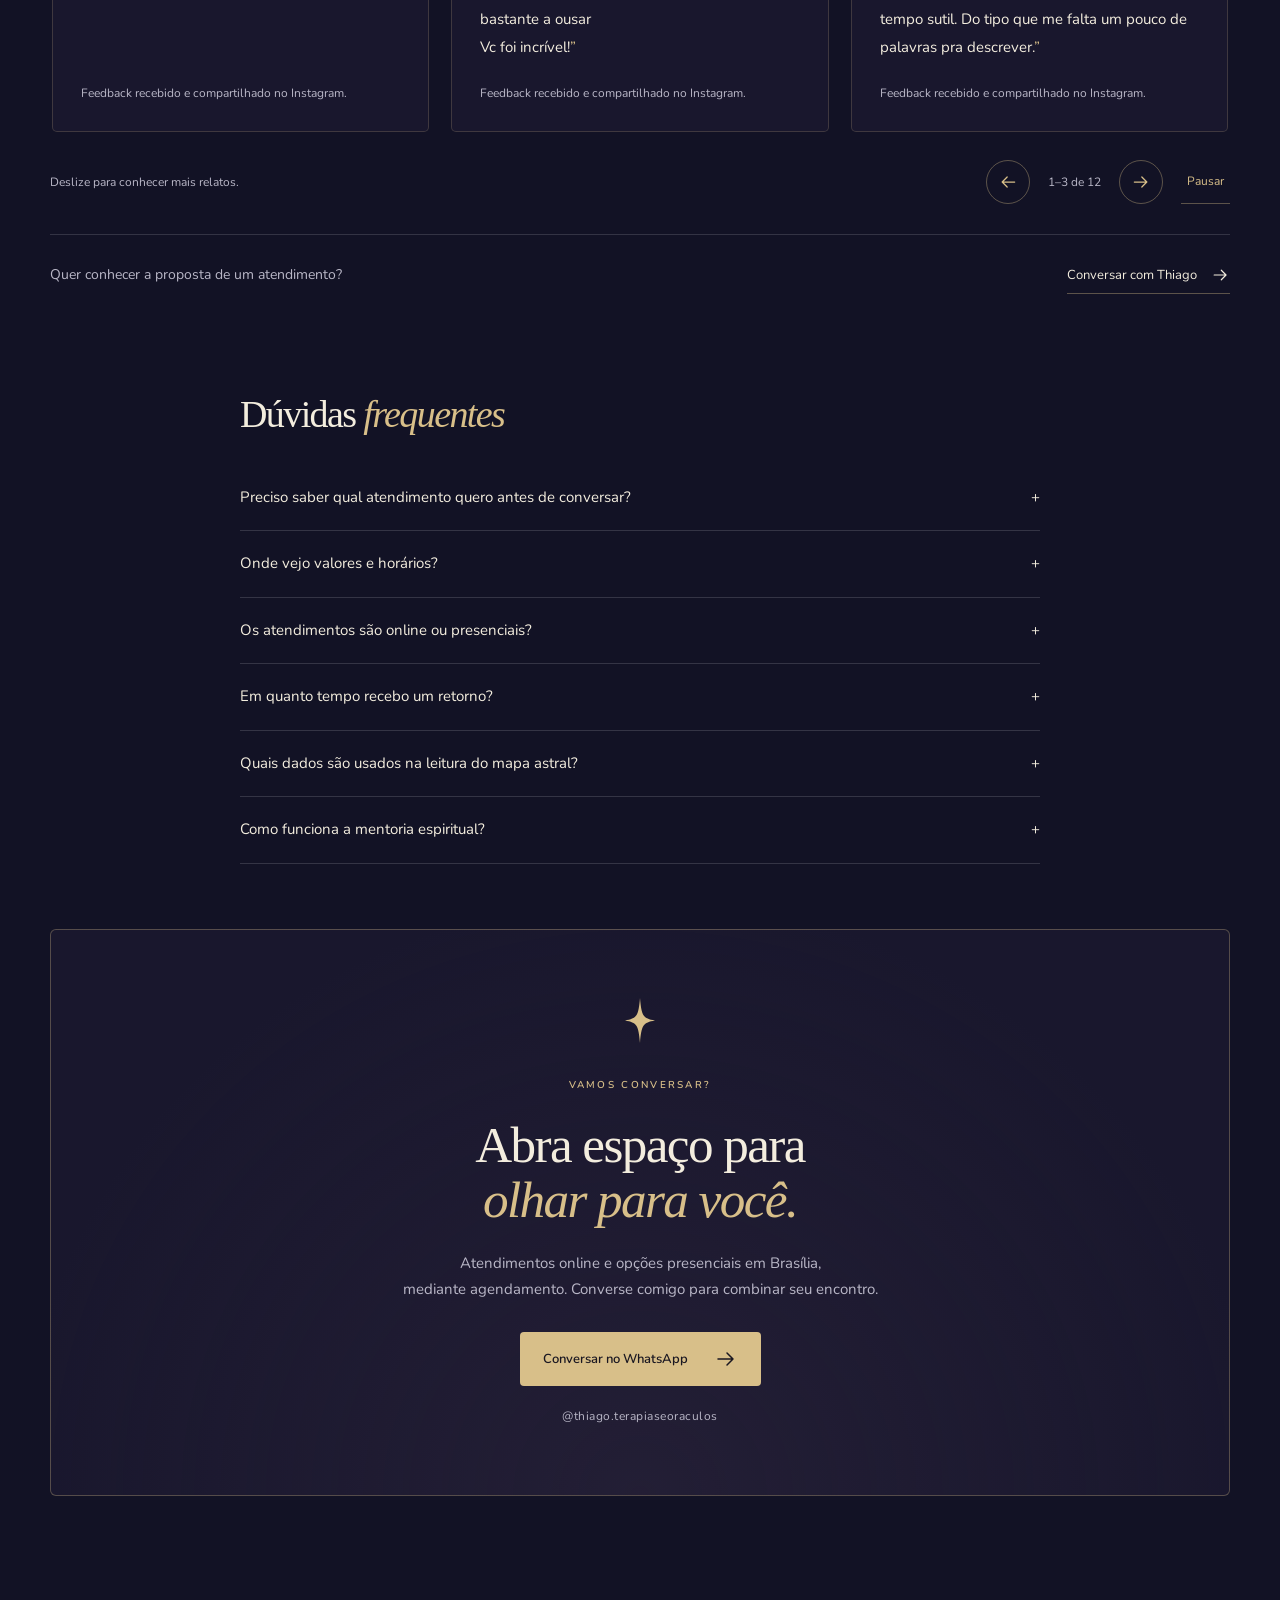
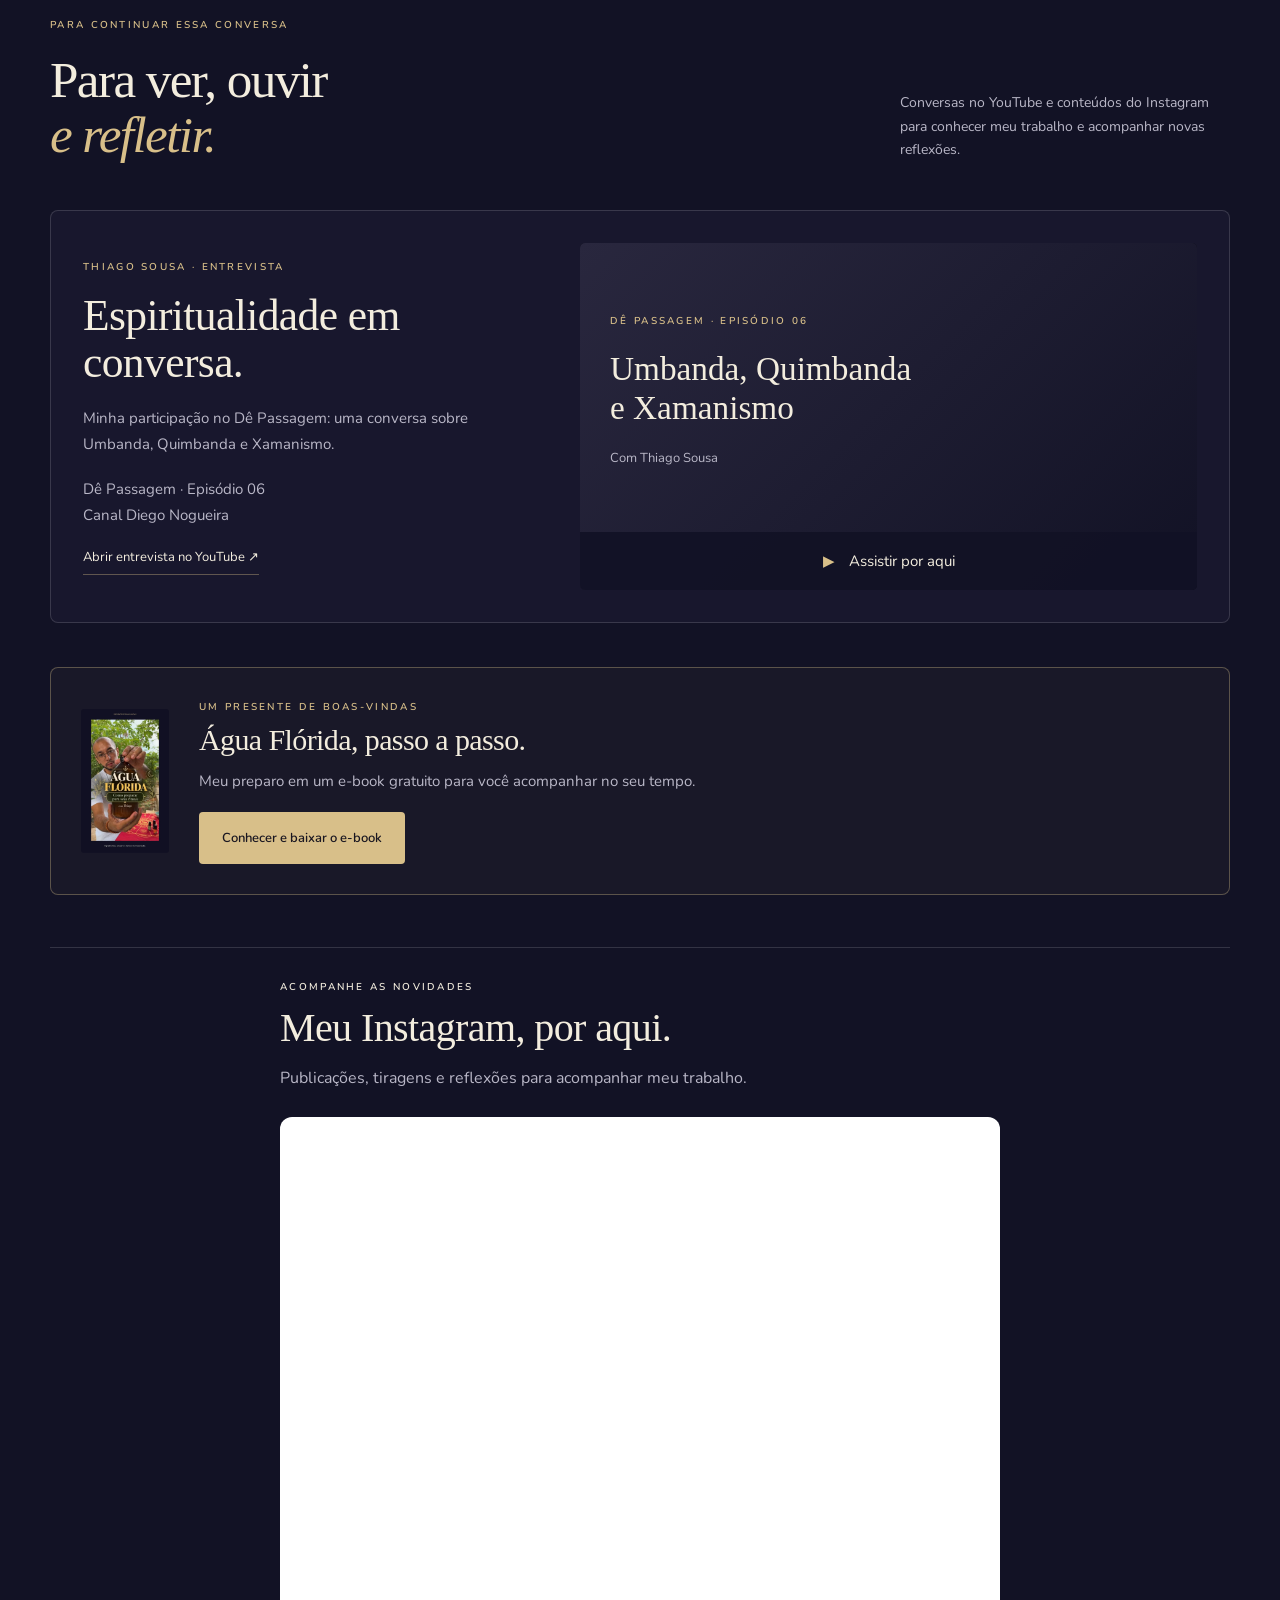
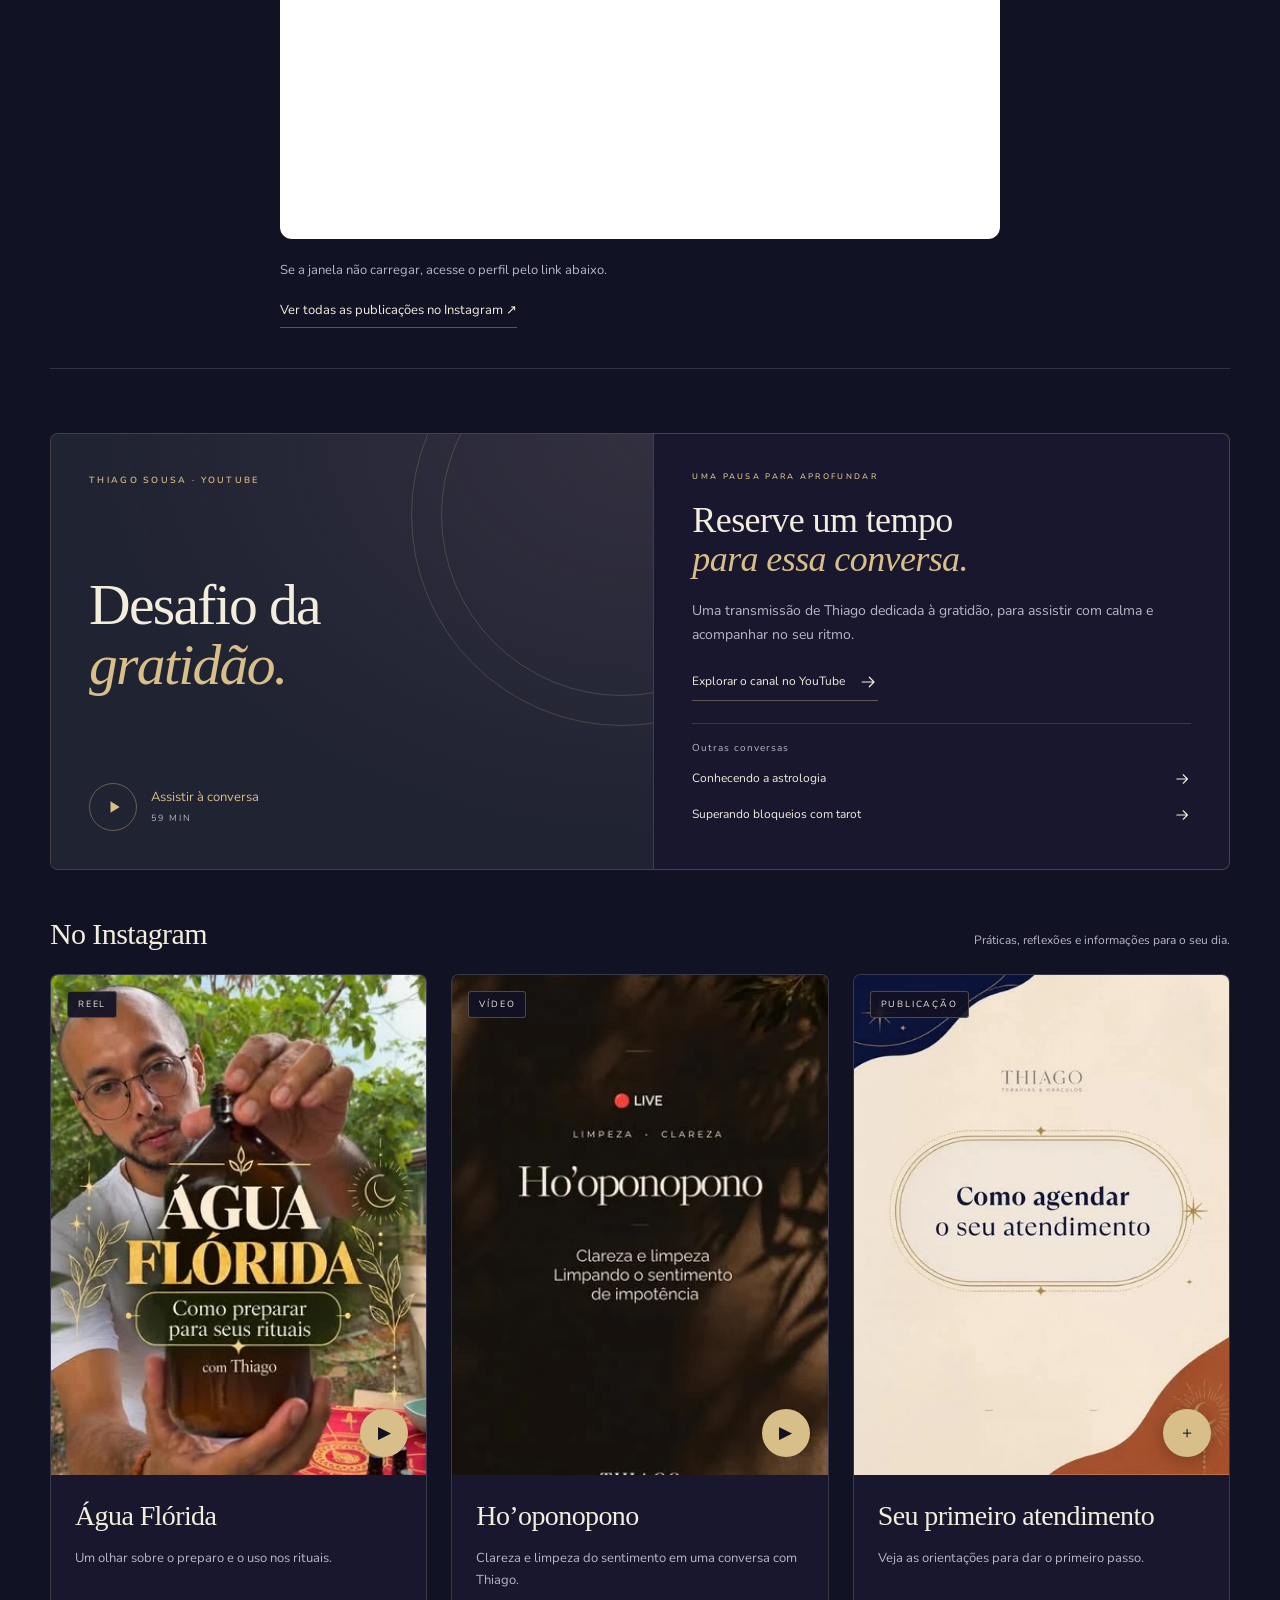
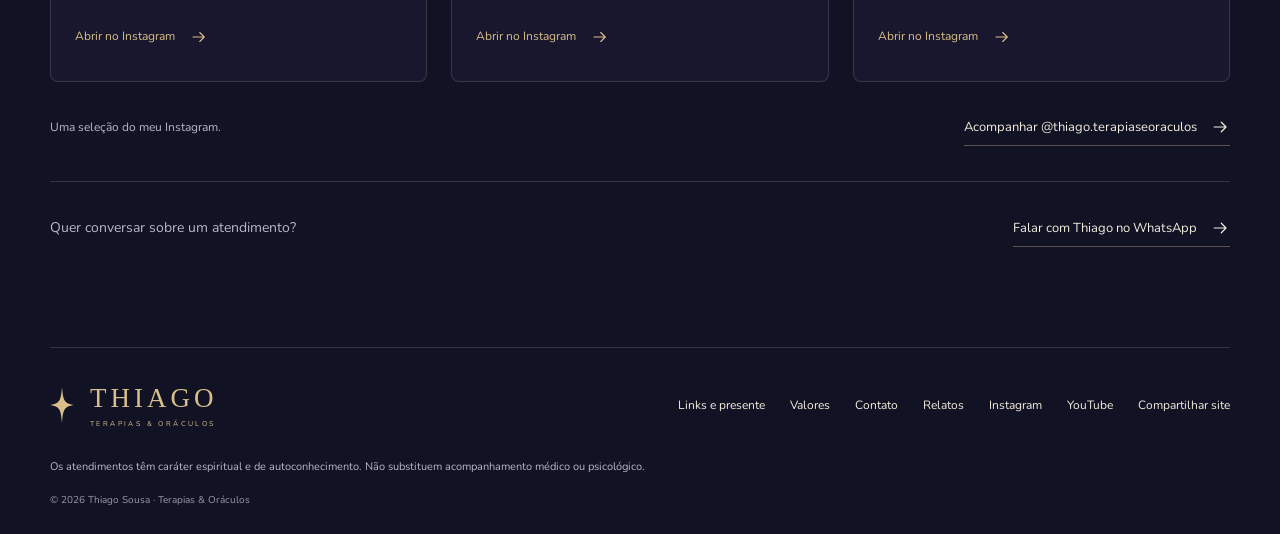
==== commit c7d8bdbe: "Destaca entrevista, facilita acesso ao e-book e revisa acessibilidade" ====
--- a/index.html
+++ b/index.html
@@ -4,11 +4,11 @@
 <meta name="theme-color" content="#121225"><link rel="canonical" href="https://thiagoterapiaseoraculos.github.io/meus-servicos/">
 <meta property="og:type" content="website"><meta property="og:title" content="Thiago Sousa · Terapias & Oráculos"><meta property="og:description" content="Um espaço de escuta, autoconhecimento e conexão espiritual. Conheça os atendimentos e converse com Thiago."><meta property="og:locale" content="pt_BR"><meta property="og:url" content="https://thiagoterapiaseoraculos.github.io/meus-servicos/"><meta property="og:image" content="https://thiagoterapiaseoraculos.github.io/meus-servicos/assets/images/perfil/thiago-site-compartilhamento.jpg"><meta property="og:image:width" content="1200"><meta property="og:image:height" content="630"><meta property="og:image:type" content="image/jpeg"><meta property="og:image:alt" content="Thiago Sousa · Terapias & Oráculos. Escuta, autoconhecimento e espiritualidade.">
 <meta property="og:site_name" content="Thiago Sousa · Terapias & Oráculos"><meta name="twitter:card" content="summary_large_image"><meta name="twitter:title" content="Thiago Sousa · Terapias & Oráculos"><meta name="twitter:description" content="Conheça os atendimentos e converse com Thiago."><meta name="twitter:image" content="https://thiagoterapiaseoraculos.github.io/meus-servicos/assets/images/perfil/thiago-site-compartilhamento.jpg"><meta name="twitter:image:alt" content="Thiago Sousa · Terapias & Oráculos. Escuta, autoconhecimento e espiritualidade.">
-<link rel="icon" href="assets/images/marca/estrela.svg" type="image/svg+xml"><link rel="manifest" href="manifest.json"><link rel="stylesheet" href="assets/css/site.css?v=20261026-instagram-perfil"><script src="assets/js/site.js?v=20261024-final" defer></script>
+<link rel="icon" href="assets/images/marca/estrela.svg" type="image/svg+xml"><link rel="manifest" href="manifest.json"><link rel="stylesheet" href="assets/css/site.css?v=20261101-revisao"><script src="assets/js/site.js?v=20261101-revisao" defer></script>
 <script type="application/ld+json">{"@context": "https://schema.org", "@type": "Person", "name": "Thiago Sousa", "url": "https://thiagoterapiaseoraculos.github.io/meus-servicos/", "sameAs": ["https://www.instagram.com/thiago.terapiaseoraculos", "https://www.youtube.com/@thiagocaprino5149"]}</script></head>
 <body><a class="skip" href="#conteudo">Pular para o conteúdo</a><header class="site-header"><a class="wordmark" href="#inicio" aria-label="Thiago Terapias e Oráculos, início"><svg class="star" viewBox="0 0 40 60" aria-hidden="true"><path d="M20 0C18 24 16 27 0 30c16 3 18 6 20 30 2-24 4-27 20-30C24 27 22 24 20 0Z" fill="currentColor"/></svg><span>THIAGO<small>TERAPIAS & ORÁCULOS</small></span></a><nav aria-label="Navegação principal"><a href="#atendimentos">Atendimentos</a><a href="#valores" class="values-nav">Valores</a><a href="#sobre">Sobre Thiago</a><a href="#conteudos">Conteúdos</a><a href="https://wa.me/5561996540065?text=Ol%C3%A1%2C%20Thiago%21%20Gostaria%20de%20informa%C3%A7%C3%B5es%20sobre%20seus%20atendimentos%20e%20como%20agendar." class="nav-contact" target="_blank" rel="noopener noreferrer" aria-label="Conversar com Thiago no WhatsApp">Falar no WhatsApp <svg viewBox="0 0 24 24" aria-hidden="true"><path d="M4 12h15m-6-6 6 6-6 6"/></svg></a></nav></header>
-<main id="conteudo"><section class="hero wrap" id="inicio"><div class="hero-copy"><p class="eyebrow">ESCUTA · AUTOCONHECIMENTO · ESPIRITUALIDADE</p><h1>Um encontro<br>com a sua<br><em>própria essência.</em></h1><p class="hero-description">Conheça meus atendimentos com oráculos, orientação espiritual e práticas de autoconhecimento. Um espaço de escuta para acolher suas questões e considerar novas perspectivas.</p><p class="hero-availability">Atendimentos online · Opções presenciais em Brasília</p><div class="hero-actions"><a class="button primary" href="https://wa.me/5561996540065?text=Ol%C3%A1%2C%20Thiago%21%20Gostaria%20de%20informa%C3%A7%C3%B5es%20sobre%20seus%20atendimentos%20e%20como%20agendar." target="_blank" rel="noopener noreferrer">Conversar no WhatsApp <svg viewBox="0 0 24 24" aria-hidden="true"><path d="M4 12h15m-6-6 6 6-6 6"/></svg></a><a class="text-link" href="#atendimentos">Ver atendimentos <svg viewBox="0 0 24 24" aria-hidden="true"><path d="M4 12h15m-6-6 6 6-6 6"/></svg></a></div><p class="signature">Thiago Sousa <span>Terapias & Oráculos</span></p></div><div class="hero-visual"><div class="portrait"><img src="assets/images/perfil/thiago-sousa-recortado.webp" alt="Thiago Sousa em sua apresentação, com camisa clara, ao lado do título Quem é Thiago?" width="628" height="642" fetchpriority="high"></div></div></section>
-<section class="about section" id="sobre"><div class="wrap about-inner"><div class="about-heading"><p class="eyebrow">PRAZER, SOU THIAGO SOUSA</p><h2>Uma caminhada de<br><em>fé, cuidado e propósito.</em></h2></div><div class="about-copy"><p>Sou astrólogo, cartomante e terapeuta sistêmico e xamânico. Na vida pessoal, sou casado e pai de duas filhas.</p><p>Há 20 anos, minha caminhada é atravessada pela espiritualidade, pela escuta e pelo compromisso com o cuidado.</p><p>Sou pai de santo e dirigente da Casa de Umbanda Luz de Oxalá. Essa trajetória faz parte da minha história e fortalece meu compromisso com o acolhimento, o respeito e a conexão espiritual.</p><p>Meu trabalho reúne oráculos, orientação espiritual e práticas holísticas de autoconhecimento. Cada história é única: o ponto de partida é o seu momento e o que você deseja compreender.</p><a class="text-link" href="#relatos">Ler experiências de quem já esteve aqui <svg viewBox="0 0 24 24" aria-hidden="true"><path d="M4 12h15m-6-6 6 6-6 6"/></svg></a><div class="about-art-action"><button class="text-link about-art-link" type="button" data-art="assets/images/perfil/caminhada-espiritual.jpg" data-title="Uma caminhada de fé, cuidado e propósito" data-wide="false">Ver minha caminhada em imagem <svg viewBox="0 0 24 24" aria-hidden="true"><path d="M4 12h15m-6-6 6 6-6 6"/></svg></button></div></div></div></section>
+<main id="conteudo"><section class="hero wrap" id="inicio"><div class="hero-copy"><p class="eyebrow">ESCUTA · AUTOCONHECIMENTO · ESPIRITUALIDADE</p><h1>Um encontro<br>com a sua<br><em>própria essência.</em></h1><p class="hero-description">Conheça meus atendimentos com oráculos, orientação espiritual e práticas de autoconhecimento. Um espaço de escuta para acolher suas questões e considerar novas perspectivas.</p><p class="hero-availability">Atendimentos online · Opções presenciais em Brasília</p><div class="hero-actions"><a class="button primary" href="https://wa.me/5561996540065?text=Ol%C3%A1%2C%20Thiago%21%20Gostaria%20de%20informa%C3%A7%C3%B5es%20sobre%20seus%20atendimentos%20e%20como%20agendar." target="_blank" rel="noopener noreferrer">Conversar no WhatsApp <svg viewBox="0 0 24 24" aria-hidden="true"><path d="M4 12h15m-6-6 6 6-6 6"/></svg></a><a class="text-link" href="links/#presente">Meu e-book gratuito <span aria-hidden="true">↗</span></a><a class="text-link" href="#atendimentos">Ver atendimentos <svg viewBox="0 0 24 24" aria-hidden="true"><path d="M4 12h15m-6-6 6 6-6 6"/></svg></a></div><p class="signature">Thiago Sousa <span>Terapias & Oráculos</span></p></div><div class="hero-visual"><div class="portrait"><img src="assets/images/perfil/thiago-sousa-recortado.webp" alt="Thiago Sousa em sua apresentação, com camisa clara, ao lado do título Quem é Thiago?" width="628" height="642" fetchpriority="high"></div></div></section>
+<section class="about section" id="sobre"><div class="wrap about-inner"><div class="about-heading"><p class="eyebrow">PRAZER, SOU THIAGO SOUSA</p><h2>Uma caminhada de<br><em>fé, cuidado e propósito.</em></h2></div><div class="about-copy"><p>Sou astrólogo, cartomante e terapeuta sistêmico e xamânico. Na vida pessoal, sou casado e pai de duas filhas.</p><p>Há 20 anos, minha caminhada é atravessada pela espiritualidade, pela escuta e pelo compromisso com o cuidado.</p><p>Sou pai de santo e dirigente da Casa de Umbanda Luz de Oxalá. Essa trajetória faz parte da minha história e fortalece meu compromisso com o acolhimento, o respeito e a conexão espiritual.</p><p>Meu trabalho reúne oráculos, orientação espiritual e práticas holísticas de autoconhecimento. Cada história é única: o ponto de partida é o seu momento e o que você deseja compreender.</p><a class="text-link about-interview-link" href="#entrevista">Assista à minha entrevista <span aria-hidden="true">↗</span></a><a class="text-link" href="#relatos">Ler experiências de quem já esteve aqui <svg viewBox="0 0 24 24" aria-hidden="true"><path d="M4 12h15m-6-6 6 6-6 6"/></svg></a><div class="about-art-action"><button class="text-link about-art-link" type="button" data-art="assets/images/perfil/caminhada-espiritual.jpg" data-title="Uma caminhada de fé, cuidado e propósito" data-wide="false">Ver minha caminhada em imagem <svg viewBox="0 0 24 24" aria-hidden="true"><path d="M4 12h15m-6-6 6 6-6 6"/></svg></button></div></div></div></section>
 
 <section class="steps steps-intro wrap section" id="como-funciona"><p class="eyebrow">DO PRIMEIRO CONTATO AO ENCONTRO</p><h2>Como agendar<br><em>seu atendimento.</em></h2><ol><li><span>01</span><h3>Conte o que procura</h3><p>Fale comigo pelo WhatsApp e compartilhe qual atendimento despertou seu interesse.</p></li><li><span>02</span><h3>Receba opções de agenda</h3><p>Retorno pelo WhatsApp em até 24 horas com opções de agenda. Combinamos o formato e você tira suas dúvidas antes de agendar.</p></li><li><span>03</span><h3>Reserve seu momento</h3><p>Combinamos os detalhes e as orientações para o seu encontro.</p></li></ol></section>
 <section class="offerings wrap section" id="atendimentos"><div class="section-heading"><div><p class="eyebrow">COMO POSSO ACOMPANHAR VOCÊ</p><h2>Diferentes caminhos.<br><em>Uma escuta atenta.</em></h2></div><p>Conheça as propostas e escolha o que faz sentido para o seu momento. Se tiver dúvidas, podemos conversar sobre cada atendimento.</p></div><div class="choice-help"><div><h3>Ainda não sabe qual escolher?</h3><p>Converse comigo para conhecer as propostas e tirar suas dúvidas antes de decidir.</p></div><a class="button choice-button" href="https://wa.me/5561996540065?text=Ol%C3%A1%2C%20Thiago%21%20Ainda%20n%C3%A3o%20sei%20qual%20atendimento%20escolher.%20Gostaria%20de%20conhecer%20as%20propostas%20e%20tirar%20algumas%20d%C3%BAvidas." target="_blank" rel="noopener noreferrer">Preciso de ajuda para escolher <svg viewBox="0 0 24 24" aria-hidden="true"><path d="M4 12h15m-6-6 6 6-6 6"/></svg></a></div><div class="offerings-tabs" role="tablist" aria-label="Explorar atendimentos" hidden><button type="button" id="tab-services" role="tab" aria-selected="true" aria-controls="services-panel">Conhecer os serviços</button><button type="button" id="tab-values" role="tab" aria-selected="false" aria-controls="valores" tabindex="-1">Serviços e valores</button></div><div class="service-grid" id="services-panel" role="tabpanel" aria-labelledby="tab-services"><article class="service violet" id="oraculos"><div class="card-top"><span class="eyebrow">ESCUTA & PERSPECTIVAS</span><span class="card-number">01</span></div><svg class="star" viewBox="0 0 40 60" aria-hidden="true"><path d="M20 0C18 24 16 27 0 30c16 3 18 6 20 30 2-24 4-27 20-30C24 27 22 24 20 0Z" fill="currentColor"/></svg><h3>Oráculos</h3><p>Tarot, Oráculo dos Ossos, Búzios e Oráculo Cigano. Diferentes linguagens para refletir sobre seus caminhos, dúvidas e escolhas.</p><div class="service-price">A partir de R$ 200,00</div><details><summary>Modalidades e valores <span aria-hidden="true">+</span></summary><div class="service-more"><p>Cada oráculo tem sua própria linguagem simbólica. O encontro é um convite à escuta e à reflexão sobre o que você está vivendo, com espaço para suas perguntas e novas perspectivas.</p><dl class="price-list" aria-label="Modalidades e valores"><div><dt>Áudio e foto · até 7 perguntas</dt><dd>R$ 200,00</dd></div><div><dt>Online ao vivo</dt><dd>R$ 250,00</dd></div><div><dt>Presencial</dt><dd>R$ 300,00</dd></div></dl><p class="price-note">Valores para Tarot e Búzios. Para os demais oráculos, consulte pelo WhatsApp.</p><button class="art-open" type="button" data-art="assets/images/atendimentos/oraculos-arte.webp" data-title="Oráculos" data-wide="false">Ver apresentação visual <svg viewBox="0 0 24 24" aria-hidden="true"><path d="M4 12h15m-6-6 6 6-6 6"/></svg></button></div></details><a class="service-contact" href="https://wa.me/5561996540065?text=Ol%C3%A1%2C%20Thiago%21%20Gostaria%20de%20saber%20mais%20sobre%20Or%C3%A1culos." target="_blank" rel="noopener noreferrer">Consultar disponibilidade <svg viewBox="0 0 24 24" aria-hidden="true"><path d="M4 12h15m-6-6 6 6-6 6"/></svg></a></article><article class="service green" id="mentoria"><div class="card-top"><span class="eyebrow">SESSÃO ÚNICA OU ACOMPANHAMENTO</span><span class="card-number">02</span></div><svg class="star" viewBox="0 0 40 60" aria-hidden="true"><path d="M20 0C18 24 16 27 0 30c16 3 18 6 20 30 2-24 4-27 20-30C24 27 22 24 20 0Z" fill="currentColor"/></svg><h3>Mentoria espiritual</h3><p>Acompanhamento individual para acolher suas questões, aprofundar o autoconhecimento e fortalecer sua conexão espiritual.</p><div class="service-price">Sessão única: R$ 300,00</div><details><summary>Modalidades e valores <span aria-hidden="true">+</span></summary><div class="service-more"><p>Você pode começar com uma sessão única experimental ou escolher o acompanhamento em quatro encontros. No acompanhamento, integramos diferentes ferramentas de acordo com seu momento, suas necessidades e o que faz sentido para sua jornada. Um espaço para compreender seus processos e caminhar com mais consciência.</p><dl class="price-list" aria-label="Modalidades e valores"><div><dt>Sessão única experimental</dt><dd>R$ 300,00</dd></div><div><dt>4 sessões · remota</dt><dd><strong>R$ 1.100,00</strong><small class="package-rate">Equivale a R$ 275,00<br>por sessão</small></dd></div><div><dt>4 sessões · presencial</dt><dd><strong>R$ 1.200,00</strong><small class="package-rate">Equivale a R$ 300,00<br>por sessão</small></dd></div></dl><p class="price-note">O valor em destaque é o total das quatro sessões. O equivalente por sessão é apenas uma referência do pacote.</p><button class="art-open" type="button" data-art="assets/images/atendimentos/mentoria-arte.webp" data-title="Mentoria espiritual" data-wide="false">Ver apresentação visual <svg viewBox="0 0 24 24" aria-hidden="true"><path d="M4 12h15m-6-6 6 6-6 6"/></svg></button></div></details><a class="service-contact" href="https://wa.me/5561996540065?text=Ol%C3%A1%2C%20Thiago%21%20Gostaria%20de%20saber%20mais%20sobre%20Mentoria%20espiritual." target="_blank" rel="noopener noreferrer">Consultar disponibilidade <svg viewBox="0 0 24 24" aria-hidden="true"><path d="M4 12h15m-6-6 6 6-6 6"/></svg></a></article><article class="service sand" id="espiritual"><div class="card-top"><span class="eyebrow">CONEXÃO & ORIENTAÇÃO</span><span class="card-number">03</span></div><svg class="star" viewBox="0 0 40 60" aria-hidden="true"><path d="M20 0C18 24 16 27 0 30c16 3 18 6 20 30 2-24 4-27 20-30C24 27 22 24 20 0Z" fill="currentColor"/></svg><h3>Atendimento espiritual</h3><p>Um momento de escuta e orientação espiritual, com respeito à sua história, às suas dúvidas e ao seu momento de vida.</p><details><summary>Conhecer o atendimento <span aria-hidden="true">+</span></summary><div class="service-more"><p>Compartilhe suas questões, busque aconselhamento e receba direcionamentos para refletir sobre seus caminhos, desafios e escolhas.</p><button class="art-open" type="button" data-art="assets/images/atendimentos/espiritual-arte.webp" data-title="Atendimento espiritual" data-wide="false">Ver apresentação visual <svg viewBox="0 0 24 24" aria-hidden="true"><path d="M4 12h15m-6-6 6 6-6 6"/></svg></button></div></details><a class="service-contact" href="https://wa.me/5561996540065?text=Ol%C3%A1%2C%20Thiago%21%20Gostaria%20de%20saber%20mais%20sobre%20Atendimento%20espiritual." target="_blank" rel="noopener noreferrer">Consultar valores e agenda <svg viewBox="0 0 24 24" aria-hidden="true"><path d="M4 12h15m-6-6 6 6-6 6"/></svg></a></article><article class="service sand" id="astrologia"><div class="card-top"><span class="eyebrow">MAPA ASTRAL</span><span class="card-number">04</span></div><svg class="star" viewBox="0 0 40 60" aria-hidden="true"><path d="M20 0C18 24 16 27 0 30c16 3 18 6 20 30 2-24 4-27 20-30C24 27 22 24 20 0Z" fill="currentColor"/></svg><h3>Leitura astrológica</h3><p>Uma leitura simbólica do céu do seu nascimento para explorar personalidade, potencialidades, desafios e relações.</p><div class="service-price">A partir de R$ 200,00</div><details><summary>Modalidades e valores <span aria-hidden="true">+</span></summary><div class="service-more"><p>A leitura é personalizada a partir da sua data, horário e local de nascimento. O mapa oferece uma linguagem simbólica para refletir sobre sua forma de ser, seus relacionamentos e temas como família e trabalho. Sol, Lua e Ascendente ajudam a apresentar diferentes aspectos dessa leitura.</p><dl class="price-list" aria-label="Modalidades e valores"><div><dt>Mapa astral simples · fotos e áudio</dt><dd>R$ 200,00</dd></div><div><dt>Online ao vivo</dt><dd>R$ 250,00</dd></div><div><dt>Presencial</dt><dd>R$ 300,00</dd></div></dl><button class="art-open" type="button" data-art="assets/images/atendimentos/astrologia-arte.webp" data-title="Leitura astrológica" data-wide="false">Ver apresentação visual <svg viewBox="0 0 24 24" aria-hidden="true"><path d="M4 12h15m-6-6 6 6-6 6"/></svg></button></div></details><a class="service-contact" href="https://wa.me/5561996540065?text=Ol%C3%A1%2C%20Thiago%21%20Gostaria%20de%20saber%20mais%20sobre%20Leitura%20astrol%C3%B3gica." target="_blank" rel="noopener noreferrer">Consultar disponibilidade <svg viewBox="0 0 24 24" aria-hidden="true"><path d="M4 12h15m-6-6 6 6-6 6"/></svg></a></article><article class="service green" id="thetahealing"><div class="card-top"><span class="eyebrow">CRENÇAS & AUTOCONHECIMENTO</span><span class="card-number">05</span></div><svg class="star" viewBox="0 0 40 60" aria-hidden="true"><path d="M20 0C18 24 16 27 0 30c16 3 18 6 20 30 2-24 4-27 20-30C24 27 22 24 20 0Z" fill="currentColor"/></svg><h3>ThetaHealing</h3><p>Uma prática de abordagem espiritual voltada ao autoconhecimento, à reflexão sobre crenças pessoais e à conexão interior.</p><div class="service-price">R$ 300,00</div><details><summary>Modalidades e valores <span aria-hidden="true">+</span></summary><div class="service-more"><p>O encontro tem uma abordagem espiritual, com reflexão sobre crenças pessoais, conexão com sua essência e autoconhecimento. A proposta é abrir espaço para observar suas questões e considerar novas possibilidades, respeitando sua história e seu momento.</p><dl class="price-list" aria-label="Modalidades e valores"><div><dt>Sessão individual</dt><dd>R$ 300,00</dd></div></dl><button class="art-open" type="button" data-art="assets/images/atendimentos/thetahealing-arte.webp" data-title="ThetaHealing" data-wide="false">Ver apresentação visual <svg viewBox="0 0 24 24" aria-hidden="true"><path d="M4 12h15m-6-6 6 6-6 6"/></svg></button></div></details><a class="service-contact" href="https://wa.me/5561996540065?text=Ol%C3%A1%2C%20Thiago%21%20Gostaria%20de%20saber%20mais%20sobre%20ThetaHealing." target="_blank" rel="noopener noreferrer">Consultar disponibilidade <svg viewBox="0 0 24 24" aria-hidden="true"><path d="M4 12h15m-6-6 6 6-6 6"/></svg></a></article><article class="service earth" id="terapias"><div class="card-top"><span class="eyebrow">PRESENÇA & RECONEXÃO</span><span class="card-number">06</span></div><svg class="star" viewBox="0 0 40 60" aria-hidden="true"><path d="M20 0C18 24 16 27 0 30c16 3 18 6 20 30 2-24 4-27 20-30C24 27 22 24 20 0Z" fill="currentColor"/></svg><h3>Terapias vibracionais e xamânicas</h3><p>Práticas espirituais que integram diferentes saberes e convidam à presença, à escuta de si e à conexão interior.</p><div class="service-price">A partir de R$ 270,00</div><details><summary>Modalidades e valores <span aria-hidden="true">+</span></summary><div class="service-more"><p>Cada experiência é um momento de acolhimento e reflexão, com técnicas e práticas inspiradas em tradições ancestrais. Converse para conhecer a proposta e as ferramentas utilizadas no atendimento.</p><dl class="price-list" aria-label="Modalidades e valores"><div><dt>Sessão única · online</dt><dd>R$ 270,00</dd></div><div><dt>Sessão única · presencial</dt><dd>R$ 320,00</dd></div></dl><button class="art-open" type="button" data-art="assets/images/atendimentos/terapias-arte.webp" data-title="Terapias vibracionais e xamânicas" data-wide="false">Ver apresentação visual <svg viewBox="0 0 24 24" aria-hidden="true"><path d="M4 12h15m-6-6 6 6-6 6"/></svg></button></div></details><a class="service-contact" href="https://wa.me/5561996540065?text=Ol%C3%A1%2C%20Thiago%21%20Gostaria%20de%20saber%20mais%20sobre%20Terapias%20vibracionais%20e%20xam%C3%A2nicas." target="_blank" rel="noopener noreferrer">Consultar disponibilidade <svg viewBox="0 0 24 24" aria-hidden="true"><path d="M4 12h15m-6-6 6 6-6 6"/></svg></a></article><article class="service green" id="constelacao"><div class="card-top"><span class="eyebrow">HISTÓRIA & RELAÇÕES</span><span class="card-number">07</span></div><svg class="star" viewBox="0 0 40 60" aria-hidden="true"><path d="M20 0C18 24 16 27 0 30c16 3 18 6 20 30 2-24 4-27 20-30C24 27 22 24 20 0Z" fill="currentColor"/></svg><h3>Constelação sistêmica</h3><p>Uma proposta de reflexão sobre relações, história familiar e padrões percebidos ao longo da vida.</p><div class="service-price">R$ 300,00</div><details><summary>Modalidades e valores <span aria-hidden="true">+</span></summary><div class="service-more"><p>O encontro convida a observar narrativas e vínculos pessoais e a considerar diferentes perspectivas sobre suas escolhas e sua forma de se posicionar no mundo.</p><dl class="price-list" aria-label="Modalidades e valores"><div><dt>Online ou presencial</dt><dd>R$ 300,00</dd></div></dl><button class="art-open" type="button" data-art="assets/images/atendimentos/constelacao-arte.webp" data-title="Constelação sistêmica" data-wide="false">Ver apresentação visual <svg viewBox="0 0 24 24" aria-hidden="true"><path d="M4 12h15m-6-6 6 6-6 6"/></svg></button></div></details><a class="service-contact" href="https://wa.me/5561996540065?text=Ol%C3%A1%2C%20Thiago%21%20Gostaria%20de%20saber%20mais%20sobre%20Constela%C3%A7%C3%A3o%20sist%C3%AAmica." target="_blank" rel="noopener noreferrer">Consultar disponibilidade <svg viewBox="0 0 24 24" aria-hidden="true"><path d="M4 12h15m-6-6 6 6-6 6"/></svg></a></article><article class="service sand" id="mesa"><div class="card-top"><span class="eyebrow">INTENÇÃO & ESPIRITUALIDADE</span><span class="card-number">08</span></div><svg class="star" viewBox="0 0 40 60" aria-hidden="true"><path d="M20 0C18 24 16 27 0 30c16 3 18 6 20 30 2-24 4-27 20-30C24 27 22 24 20 0Z" fill="currentColor"/></svg><h3>Mesa radiônica</h3><p>Uma prática de abordagem energética e espiritual, com símbolos, gráficos e instrumentos radiestésicos.</p><details><summary>Conhecer o atendimento <span aria-hidden="true">+</span></summary><div class="service-more"><p>O trabalho é direcionado às suas intenções e às questões que deseja trazer para o encontro, dentro de uma perspectiva espiritual e simbólica.</p><button class="art-open" type="button" data-art="assets/images/atendimentos/mesa-arte.webp" data-title="Mesa radiônica" data-wide="true">Ver apresentação visual <svg viewBox="0 0 24 24" aria-hidden="true"><path d="M4 12h15m-6-6 6 6-6 6"/></svg></button></div></details><a class="service-contact" href="https://wa.me/5561996540065?text=Ol%C3%A1%2C%20Thiago%21%20Gostaria%20de%20saber%20mais%20sobre%20Mesa%20radi%C3%B4nica." target="_blank" rel="noopener noreferrer">Consultar valores e agenda <svg viewBox="0 0 24 24" aria-hidden="true"><path d="M4 12h15m-6-6 6 6-6 6"/></svg></a></article></div><section id="valores" class="price-catalog" role="tabpanel" aria-labelledby="tab-values" tabindex="0" hidden><div class="catalog-intro"><h3>Serviços e valores</h3><p>Compare as modalidades e escolha como prefere ser atendido. Os encontros presenciais em Brasília são combinados por agendamento.</p></div><div class="catalog-grid"></div><p class="catalog-footnote">Nos pacotes, o valor em destaque é o total das quatro sessões. Confirme a disponibilidade e as condições de pagamento antes de agendar.</p></section></section>
@@ -16,6 +16,7 @@
 <section class="testimonials wrap section" id="relatos" aria-labelledby="relatos-title"><div class="section-heading"><div><p class="eyebrow">EXPERIÊNCIAS COMPARTILHADAS</p><h2 id="relatos-title">Palavras de quem<br><em>já esteve por aqui.</em></h2></div><p>Feedbacks recebidos e compartilhados no Instagram. Conheça as experiências de quem já passou pelos atendimentos.</p></div><div class="testimonial-carousel" role="region" aria-roledescription="carrossel" aria-label="Feedbacks recebidos"><div class="testimonial-track" id="feedback-track" tabindex="0" aria-label="Feedbacks. Deslize ou use as setas para navegar."><figure class="testimonial" data-source-page="31"><p class="eyebrow">Mapa astral</p><blockquote><p>Já fiz vários mapas e o seu foi de uma clareza ímpar. Sua postura e intuição tornaram tudo mais simples de assimilar.</p></blockquote><figcaption>Feedback recebido e compartilhado no Instagram.</figcaption></figure><figure class="testimonial" data-source-page="24"><p class="eyebrow">Oráculos</p><blockquote><p>Vou te dizer que acalmou meu coração de alguma forma<br>E que a carta do &quot;louco&quot; tem me inspirado bastante a ousar<br>Vc foi incrível!</p></blockquote><figcaption>Feedback recebido e compartilhado no Instagram.</figcaption></figure><figure class="testimonial" data-source-page="9"><p class="eyebrow">ThetaHealing</p><blockquote><p>Eu tava refletindo aqui sobre as sessões de theta... eu acho que as sessões que a gente fez teve um efeito forte em mim e ao mesmo tempo sutil. Do tipo que me falta um pouco de palavras pra descrever.</p></blockquote><figcaption>Feedback recebido e compartilhado no Instagram.</figcaption></figure><figure class="testimonial" data-source-page="46"><p class="eyebrow">Mapa astral</p><blockquote><p>Adorei a leitura do mapa: completa. Não deixa dúvidas, é paciente, trata as questões de forma leve e com clareza.</p></blockquote><figcaption>Feedback recebido e compartilhado no Instagram.</figcaption></figure><figure class="testimonial" data-source-page="66"><p class="eyebrow">Oráculos</p><blockquote><p>Gratidão por você ser essa pessoa iluminada que acolhe com muito carinho.</p></blockquote><figcaption>Feedback recebido e compartilhado no Instagram.</figcaption></figure><figure class="testimonial" data-source-page="40"><p class="eyebrow">Mapa astral</p><blockquote><p>Minha experiência foi ótima, adoro que tu explica casa por casa com as explicações dos significados dos planetas, dos zodíacos, carmas, darmas...</p></blockquote><figcaption>Feedback recebido e compartilhado no Instagram.</figcaption></figure><figure class="testimonial" data-source-page="35"><p class="eyebrow">Mapa astral</p><blockquote><p>Parabéns pelo seu trabalho incrível, pela sua sensibilidade, pela sua leitura detalhada, cuidadosa e extremamente perspicaz do mapa! E ainda por toda a disponibilidade pra tirar todas as dúvidas durante e depois!</p></blockquote><figcaption>Feedback recebido e compartilhado no Instagram.</figcaption></figure><figure class="testimonial" data-source-page="44"><p class="eyebrow">Mapa astral e ThetaHealing</p><blockquote><p>Gratidão pela fantástica leitura do meu mapa e da sessão de theta healing.</p></blockquote><figcaption>Feedback recebido e compartilhado no Instagram.</figcaption></figure><figure class="testimonial" data-source-page="48"><p class="eyebrow">Mapa astral</p><blockquote><p>Gente, fiz meu mapa astral com o Thiago, foi muito maravilhoso, pude ver questões de minha vida que já sabia e foram reforçadas para poder olhar pra elas, e descobri muitas outras.</p></blockquote><figcaption>Feedback recebido e compartilhado no Instagram.</figcaption></figure><figure class="testimonial" data-source-page="49"><p class="eyebrow">Mapa astral</p><blockquote><p>Foi lindo! Fiquei muito muito muito esclarecida, feliz e surpresa. Muito obrigadaaaa</p></blockquote><figcaption>Feedback recebido e compartilhado no Instagram.</figcaption></figure><figure class="testimonial" data-source-page="59"><p class="eyebrow">Oráculos</p><blockquote><p>O atendimento foi excelente. O jogo foi bem preciso em algumas partes, me disse muita coisa que eu já sentia antes.</p></blockquote><figcaption>Feedback recebido e compartilhado no Instagram.</figcaption></figure><figure class="testimonial" data-source-page="64"><p class="eyebrow">Mapa astral e Tarot</p><blockquote><p>Ele é muito competente no que faz, sério e acolhedor. Depois ainda tive outras experiências maravilhosas e muito assertivas com o jogo das cartas de tarô.</p></blockquote><figcaption>Feedback recebido e compartilhado no Instagram.</figcaption></figure></div><div class="feedback-controls" hidden><p class="feedback-hint">Deslize para conhecer mais relatos.</p><div class="feedback-navigation"><button id="feedback-prev" type="button" class="feedback-arrow" aria-label="Feedback anterior" aria-controls="feedback-track"><svg viewBox="0 0 24 24" aria-hidden="true"><path d="M20 12H5m6-6-6 6 6 6"/></svg></button><span id="feedback-position" class="feedback-position" aria-live="off">1 de 12</span><button id="feedback-next" type="button" class="feedback-arrow" aria-label="Próximo feedback" aria-controls="feedback-track"><svg viewBox="0 0 24 24" aria-hidden="true"><path d="M4 12h15m-6-6 6 6-6 6"/></svg></button><button id="feedback-play" type="button" class="feedback-play" aria-label="Pausar alternância automática dos feedbacks">Pausar</button></div></div></div><div class="testimonials-contact"><p>Quer conhecer a proposta de um atendimento?</p><a class="text-link" href="https://wa.me/5561996540065?text=Ol%C3%A1%2C%20Thiago%21%20Li%20os%20relatos%20no%20site%20e%20gostaria%20de%20conhecer%20seus%20atendimentos." target="_blank" rel="noopener noreferrer">Conversar com Thiago <svg viewBox="0 0 24 24" aria-hidden="true"><path d="M4 12h15m-6-6 6 6-6 6"/></svg></a></div></section>
 <section class="faq wrap section" id="duvidas"><h2>Dúvidas <em>frequentes</em></h2><details><summary>Preciso saber qual atendimento quero antes de conversar?<span aria-hidden="true">+</span></summary><p>Você pode entrar em contato mesmo sem ter escolhido. Conte o que procura e tire suas dúvidas sobre as propostas antes de decidir pelo agendamento.</p></details><details><summary>Onde vejo valores e horários?<span aria-hidden="true">+</span></summary><p>Você encontra a lista completa na aba Serviços e valores, além dos detalhes de cada atendimento. Para horários disponíveis, condições de pagamento ou serviços com valor sob consulta, converse comigo pelo WhatsApp antes de agendar.</p></details><details><summary>Os atendimentos são online ou presenciais?<span aria-hidden="true">+</span></summary><p>Há opções online e alguns atendimentos presenciais em Brasília, mediante agendamento. Consulte as modalidades de cada serviço e confirme a disponibilidade e o local pelo WhatsApp.</p></details><details><summary>Em quanto tempo recebo um retorno?<span aria-hidden="true">+</span></summary><p>O retorno pelo WhatsApp é em até 24 horas, com opções de agenda. Informe seu nome e qual serviço despertou seu interesse para continuarmos a conversa.</p></details><details><summary>Quais dados são usados na leitura do mapa astral?<span aria-hidden="true">+</span></summary><p>A leitura considera sua data, horário e cidade de nascimento. Se você não souber o horário, converse comigo antes de agendar para entender as possibilidades e os limites da leitura.</p></details><details><summary>Como funciona a mentoria espiritual?<span aria-hidden="true">+</span></summary><p>Você pode escolher uma sessão única experimental ou um acompanhamento individual em quatro sessões. As ferramentas são integradas de acordo com seu momento, suas necessidades e a proposta combinada para os encontros.</p></details></section>
 <section class="contact wrap" id="contato"><svg class="star" viewBox="0 0 40 60" aria-hidden="true"><path d="M20 0C18 24 16 27 0 30c16 3 18 6 20 30 2-24 4-27 20-30C24 27 22 24 20 0Z" fill="currentColor"/></svg><p class="eyebrow">VAMOS CONVERSAR?</p><h2>Abra espaço para<br><em>olhar para você.</em></h2><p>Atendimentos online e opções presenciais em Brasília,<br>mediante agendamento. Converse comigo para combinar seu encontro.</p><a class="button primary" href="https://wa.me/5561996540065?text=Ol%C3%A1%2C%20Thiago%21%20Gostaria%20de%20informa%C3%A7%C3%B5es%20sobre%20seus%20atendimentos." target="_blank" rel="noopener noreferrer">Conversar no WhatsApp <svg viewBox="0 0 24 24" aria-hidden="true"><path d="M4 12h15m-6-6 6 6-6 6"/></svg></a><a class="instagram" href="https://www.instagram.com/thiago.terapiaseoraculos/" target="_blank" rel="noopener noreferrer">@thiago.terapiaseoraculos</a></section>
-<section class="social-section wrap section" id="conteudos" aria-labelledby="social-title"><div class="section-heading"><div><p class="eyebrow">PARA CONTINUAR ESSA CONVERSA</p><h2 id="social-title">Para ver, ouvir<br><em>e refletir.</em></h2></div><p>Conversas no YouTube e conteúdos do Instagram para conhecer meu trabalho e acompanhar novas reflexões.</p></div><section class="instagram-profile-feed" aria-labelledby="instagram-feed-title"><div class="instagram-feed-heading"><p class="eyebrow">ACOMPANHE AS NOVIDADES</p><h3 id="instagram-feed-title">Meu Instagram, por aqui.</h3><p>Publicações, tiragens e reflexões para acompanhar meu trabalho.</p></div><div class="instagram-profile-window"><iframe src="https://www.instagram.com/thiago.terapiaseoraculos/embed/" title="Publicações recentes de Thiago Sousa no Instagram" loading="lazy" width="720" height="720" referrerpolicy="strict-origin-when-cross-origin"></iframe></div><div class="instagram-feed-bottom"><p>Se a janela não carregar, acesse o perfil pelo link abaixo.</p><a class="text-link" href="https://www.instagram.com/thiago.terapiaseoraculos/" target="_blank" rel="noopener noreferrer">Ver todas as publicações no Instagram ↗</a></div></section><article class="youtube-feature" aria-labelledby="youtube-feature-title"><button type="button" class="youtube-cover" data-youtube="f5kj5no6g2g" data-title="Desafio da gratidão" aria-label="Assistir: Desafio da gratidão no YouTube" aria-haspopup="dialog"><span class="eyebrow">THIAGO SOUSA · YOUTUBE</span><span class="youtube-poster-title">Desafio da<br><em>gratidão.</em></span><span class="youtube-play"><svg viewBox="0 0 24 24" aria-hidden="true"><path d="m9 5 11 7-11 7Z"/></svg><span>Assistir à conversa <small>59 MIN</small></span></span></button><div class="youtube-copy"><p class="eyebrow">UMA PAUSA PARA APROFUNDAR</p><h3 id="youtube-feature-title">Reserve um tempo<br><em>para essa conversa.</em></h3><p>Uma transmissão de Thiago dedicada à gratidão, para assistir com calma e acompanhar no seu ritmo.</p><a class="text-link" href="https://www.youtube.com/@thiagocaprino5149" target="_blank" rel="noopener noreferrer">Explorar o canal no YouTube <svg viewBox="0 0 24 24" aria-hidden="true"><path d="M4 12h15m-6-6 6 6-6 6"/></svg></a><div class="youtube-more"><span>Outras conversas</span><a href="https://www.youtube.com/watch?v=M486wiv3Q28" target="_blank" rel="noopener noreferrer">Conhecendo a astrologia <svg viewBox="0 0 24 24" aria-hidden="true"><path d="M4 12h15m-6-6 6 6-6 6"/></svg></a><a href="https://www.youtube.com/watch?v=R0SFAPJ39nE" target="_blank" rel="noopener noreferrer">Superando bloqueios com tarot <svg viewBox="0 0 24 24" aria-hidden="true"><path d="M4 12h15m-6-6 6 6-6 6"/></svg></a></div></div></article><div class="social-subheading"><h3>No Instagram</h3><span>Práticas, reflexões e informações para o seu dia.</span></div><div class="social-grid"><article class="social-card"><button type="button" class="social-cover" data-instagram="https://www.instagram.com/thiago.terapiaseoraculos/reel/Dez1kHcpO6o/" data-title="Água Flórida" aria-label="Assistir aqui: Água Flórida" aria-haspopup="dialog"><img src="assets/images/conteudos/agua-florida.webp" alt="Capa de Água Flórida, publicação de Thiago Sousa" width="640" height="853" loading="lazy" decoding="async"><span class="social-type">REEL</span><span class="social-play" aria-hidden="true">▶</span></button><div class="social-copy"><h3>Água Flórida</h3><p>Um olhar sobre o preparo e o uso nos rituais.</p><a href="https://www.instagram.com/thiago.terapiaseoraculos/reel/Dez1kHcpO6o/" target="_blank" rel="noopener noreferrer">Abrir no Instagram <svg viewBox="0 0 24 24" aria-hidden="true"><path d="M4 12h15m-6-6 6 6-6 6"/></svg></a></div></article><article class="social-card"><button type="button" class="social-cover" data-instagram="https://www.instagram.com/thiago.terapiaseoraculos/reel/Ddd2f3ViSuT/" data-title="Ho’oponopono" aria-label="Assistir aqui: Ho’oponopono" aria-haspopup="dialog"><img src="assets/images/conteudos/hooponopono.webp" alt="Capa de Ho’oponopono, publicação de Thiago Sousa" width="640" height="853" loading="lazy" decoding="async"><span class="social-type">VÍDEO</span><span class="social-play" aria-hidden="true">▶</span></button><div class="social-copy"><h3>Ho’oponopono</h3><p>Clareza e limpeza do sentimento em uma conversa com Thiago.</p><a href="https://www.instagram.com/thiago.terapiaseoraculos/reel/Ddd2f3ViSuT/" target="_blank" rel="noopener noreferrer">Abrir no Instagram <svg viewBox="0 0 24 24" aria-hidden="true"><path d="M4 12h15m-6-6 6 6-6 6"/></svg></a></div></article><article class="social-card"><button type="button" class="social-cover" data-instagram="https://www.instagram.com/thiago.terapiaseoraculos/p/DehTt9tFkTn/" data-title="Seu primeiro atendimento" aria-label="Ver publicação aqui: Seu primeiro atendimento" aria-haspopup="dialog"><img src="assets/images/conteudos/como-agendar.webp" alt="Capa de Seu primeiro atendimento, publicação de Thiago Sousa" width="640" height="853" loading="lazy" decoding="async"><span class="social-type">PUBLICAÇÃO</span><span class="social-play" aria-hidden="true">+</span></button><div class="social-copy"><h3>Seu primeiro atendimento</h3><p>Veja as orientações para dar o primeiro passo.</p><a href="https://www.instagram.com/thiago.terapiaseoraculos/p/DehTt9tFkTn/" target="_blank" rel="noopener noreferrer">Abrir no Instagram <svg viewBox="0 0 24 24" aria-hidden="true"><path d="M4 12h15m-6-6 6 6-6 6"/></svg></a></div></article></div><div class="social-bottom"><span>Uma seleção do meu Instagram.</span><a class="text-link" href="https://www.instagram.com/thiago.terapiaseoraculos/" target="_blank" rel="noopener noreferrer">Acompanhar @thiago.terapiaseoraculos <svg viewBox="0 0 24 24" aria-hidden="true"><path d="M4 12h15m-6-6 6 6-6 6"/></svg></a></div><div class="content-contact"><p>Quer conversar sobre um atendimento?</p><a class="text-link" href="https://wa.me/5561996540065?text=Ol%C3%A1%2C%20Thiago%21%20Gostaria%20de%20informa%C3%A7%C3%B5es%20sobre%20seus%20atendimentos%20e%20como%20agendar." target="_blank" rel="noopener noreferrer">Falar com Thiago no WhatsApp <svg viewBox="0 0 24 24" aria-hidden="true"><path d="M4 12h15m-6-6 6 6-6 6"/></svg></a></div></section></main>
+<section class="social-section wrap section" id="conteudos" aria-labelledby="social-title"><div class="section-heading"><div><p class="eyebrow">PARA CONTINUAR ESSA CONVERSA</p><h2 id="social-title">Para ver, ouvir<br><em>e refletir.</em></h2></div><p>Conversas no YouTube e conteúdos do Instagram para conhecer meu trabalho e acompanhar novas reflexões.</p></div><article class="interview-feature" id="entrevista" aria-labelledby="interview-title"><div class="interview-copy"><p class="eyebrow">THIAGO SOUSA · ENTREVISTA</p><h3 id="interview-title">Espiritualidade em conversa.</h3><p>Minha participação no Dê Passagem: uma conversa sobre Umbanda, Quimbanda e Xamanismo.</p><p class="interview-credit">Dê Passagem · Episódio 06<br>Canal Diego Nogueira</p><a class="text-link" href="https://www.youtube.com/watch?v=ESNDiNj9XvI" target="_blank" rel="noopener noreferrer">Abrir entrevista no YouTube ↗</a></div><div class="interview-media"><div class="interview-screen" id="interview-screen"><button type="button" class="interview-poster" id="interview-load" aria-label="Assistir à entrevista de Thiago Sousa no Dê Passagem" aria-controls="interview-screen"><span class="interview-poster-copy"><span class="eyebrow">DÊ PASSAGEM · EPISÓDIO 06</span><span class="interview-poster-title">Umbanda, Quimbanda<br>e Xamanismo</span><span>Com Thiago Sousa</span></span><span class="interview-play"><span aria-hidden="true">▶</span> Assistir por aqui</span></button></div><button type="button" class="text-link interview-close" id="interview-close" hidden>Fechar vídeo</button></div></article>
+<aside class="ebook-invitation" aria-labelledby="ebook-invitation-title"><img src="assets/images/conteudos/agua-florida-manual.webp" alt="Capa do e-book Água Flórida" width="88" height="144" loading="lazy" decoding="async"><div><p class="eyebrow">UM PRESENTE DE BOAS-VINDAS</p><h3 id="ebook-invitation-title">Água Flórida, passo a passo.</h3><p>Meu preparo em um e-book gratuito para você acompanhar no seu tempo.</p><a class="button primary" href="links/#presente">Conhecer e baixar o e-book</a></div></aside><section class="instagram-profile-feed" aria-labelledby="instagram-feed-title"><div class="instagram-feed-heading"><p class="eyebrow">ACOMPANHE AS NOVIDADES</p><h3 id="instagram-feed-title">Meu Instagram, por aqui.</h3><p>Publicações, tiragens e reflexões para acompanhar meu trabalho.</p></div><div class="instagram-profile-window"><iframe src="https://www.instagram.com/thiago.terapiaseoraculos/embed/" title="Publicações recentes de Thiago Sousa no Instagram" loading="lazy" width="720" height="720" referrerpolicy="strict-origin-when-cross-origin"></iframe></div><div class="instagram-feed-bottom"><p>Se a janela não carregar, acesse o perfil pelo link abaixo.</p><a class="text-link" href="https://www.instagram.com/thiago.terapiaseoraculos/" target="_blank" rel="noopener noreferrer">Ver todas as publicações no Instagram ↗</a></div></section><article class="youtube-feature" aria-labelledby="youtube-feature-title"><button type="button" class="youtube-cover" data-youtube="f5kj5no6g2g" data-title="Desafio da gratidão" aria-label="Assistir: Desafio da gratidão no YouTube" aria-haspopup="dialog"><span class="eyebrow">THIAGO SOUSA · YOUTUBE</span><span class="youtube-poster-title">Desafio da<br><em>gratidão.</em></span><span class="youtube-play"><svg viewBox="0 0 24 24" aria-hidden="true"><path d="m9 5 11 7-11 7Z"/></svg><span>Assistir à conversa <small>59 MIN</small></span></span></button><div class="youtube-copy"><p class="eyebrow">UMA PAUSA PARA APROFUNDAR</p><h3 id="youtube-feature-title">Reserve um tempo<br><em>para essa conversa.</em></h3><p>Uma transmissão de Thiago dedicada à gratidão, para assistir com calma e acompanhar no seu ritmo.</p><a class="text-link" href="https://www.youtube.com/@thiagocaprino5149" target="_blank" rel="noopener noreferrer">Explorar o canal no YouTube <svg viewBox="0 0 24 24" aria-hidden="true"><path d="M4 12h15m-6-6 6 6-6 6"/></svg></a><div class="youtube-more"><span>Outras conversas</span><a href="https://www.youtube.com/watch?v=M486wiv3Q28" target="_blank" rel="noopener noreferrer">Conhecendo a astrologia <svg viewBox="0 0 24 24" aria-hidden="true"><path d="M4 12h15m-6-6 6 6-6 6"/></svg></a><a href="https://www.youtube.com/watch?v=R0SFAPJ39nE" target="_blank" rel="noopener noreferrer">Superando bloqueios com tarot <svg viewBox="0 0 24 24" aria-hidden="true"><path d="M4 12h15m-6-6 6 6-6 6"/></svg></a></div></div></article><div class="social-subheading"><h3>No Instagram</h3><span>Práticas, reflexões e informações para o seu dia.</span></div><div class="social-grid"><article class="social-card"><button type="button" class="social-cover" data-instagram="https://www.instagram.com/thiago.terapiaseoraculos/reel/Dez1kHcpO6o/" data-title="Água Flórida" aria-label="Assistir aqui: Água Flórida" aria-haspopup="dialog"><img src="assets/images/conteudos/agua-florida.webp" alt="Capa de Água Flórida, publicação de Thiago Sousa" width="640" height="853" loading="lazy" decoding="async"><span class="social-type">REEL</span><span class="social-play" aria-hidden="true">▶</span></button><div class="social-copy"><h3>Água Flórida</h3><p>Um olhar sobre o preparo e o uso nos rituais.</p><a href="https://www.instagram.com/thiago.terapiaseoraculos/reel/Dez1kHcpO6o/" target="_blank" rel="noopener noreferrer">Abrir no Instagram <svg viewBox="0 0 24 24" aria-hidden="true"><path d="M4 12h15m-6-6 6 6-6 6"/></svg></a></div></article><article class="social-card"><button type="button" class="social-cover" data-instagram="https://www.instagram.com/thiago.terapiaseoraculos/reel/Ddd2f3ViSuT/" data-title="Ho’oponopono" aria-label="Assistir aqui: Ho’oponopono" aria-haspopup="dialog"><img src="assets/images/conteudos/hooponopono.webp" alt="Capa de Ho’oponopono, publicação de Thiago Sousa" width="640" height="853" loading="lazy" decoding="async"><span class="social-type">VÍDEO</span><span class="social-play" aria-hidden="true">▶</span></button><div class="social-copy"><h3>Ho’oponopono</h3><p>Clareza e limpeza do sentimento em uma conversa com Thiago.</p><a href="https://www.instagram.com/thiago.terapiaseoraculos/reel/Ddd2f3ViSuT/" target="_blank" rel="noopener noreferrer">Abrir no Instagram <svg viewBox="0 0 24 24" aria-hidden="true"><path d="M4 12h15m-6-6 6 6-6 6"/></svg></a></div></article><article class="social-card"><button type="button" class="social-cover" data-instagram="https://www.instagram.com/thiago.terapiaseoraculos/p/DehTt9tFkTn/" data-title="Seu primeiro atendimento" aria-label="Ver publicação aqui: Seu primeiro atendimento" aria-haspopup="dialog"><img src="assets/images/conteudos/como-agendar.webp" alt="Capa de Seu primeiro atendimento, publicação de Thiago Sousa" width="640" height="853" loading="lazy" decoding="async"><span class="social-type">PUBLICAÇÃO</span><span class="social-play" aria-hidden="true">+</span></button><div class="social-copy"><h3>Seu primeiro atendimento</h3><p>Veja as orientações para dar o primeiro passo.</p><a href="https://www.instagram.com/thiago.terapiaseoraculos/p/DehTt9tFkTn/" target="_blank" rel="noopener noreferrer">Abrir no Instagram <svg viewBox="0 0 24 24" aria-hidden="true"><path d="M4 12h15m-6-6 6 6-6 6"/></svg></a></div></article></div><div class="social-bottom"><span>Uma seleção do meu Instagram.</span><a class="text-link" href="https://www.instagram.com/thiago.terapiaseoraculos/" target="_blank" rel="noopener noreferrer">Acompanhar @thiago.terapiaseoraculos <svg viewBox="0 0 24 24" aria-hidden="true"><path d="M4 12h15m-6-6 6 6-6 6"/></svg></a></div><div class="content-contact"><p>Quer conversar sobre um atendimento?</p><a class="text-link" href="https://wa.me/5561996540065?text=Ol%C3%A1%2C%20Thiago%21%20Gostaria%20de%20informa%C3%A7%C3%B5es%20sobre%20seus%20atendimentos%20e%20como%20agendar." target="_blank" rel="noopener noreferrer">Falar com Thiago no WhatsApp <svg viewBox="0 0 24 24" aria-hidden="true"><path d="M4 12h15m-6-6 6 6-6 6"/></svg></a></div></section></main>
 <footer class="site-footer wrap"><div class="footer-top"><a class="wordmark" href="#inicio"><svg class="star" viewBox="0 0 40 60" aria-hidden="true"><path d="M20 0C18 24 16 27 0 30c16 3 18 6 20 30 2-24 4-27 20-30C24 27 22 24 20 0Z" fill="currentColor"/></svg><span>THIAGO<small>TERAPIAS & ORÁCULOS</small></span></a><div><a href="links/">Links e presente</a><a href="#valores">Valores</a><a href="#contato">Contato</a><a href="#relatos">Relatos</a><a href="https://www.instagram.com/thiago.terapiaseoraculos/" target="_blank" rel="noopener noreferrer">Instagram</a><a href="https://www.youtube.com/@thiagocaprino5149" target="_blank" rel="noopener noreferrer">YouTube</a><button id="share" type="button">Compartilhar site</button></div></div><p class="note">Os atendimentos têm caráter espiritual e de autoconhecimento. Não substituem acompanhamento médico ou psicológico.</p><p class="copyright">© <span id="year">2026</span> Thiago Sousa · Terapias & Oráculos</p></footer><p class="share-status" role="status" id="share-status"></p>
 <dialog id="art-dialog" aria-labelledby="art-title"><div class="dialog-heading"><h2 id="art-title">Apresentação</h2><button id="close-art" type="button" aria-label="Fechar apresentação">×</button></div><div class="art-frame"><img id="art-image" alt="" width="698" height="1239"></div><p class="art-caption">Material de apresentação do atendimento.</p></dialog><dialog id="instagram-dialog" class="instagram-dialog" aria-labelledby="instagram-title"><div class="dialog-heading"><h2 id="instagram-title">Conteúdo do Instagram</h2><button id="close-instagram" type="button" aria-label="Fechar conteúdo">×</button></div><p class="instagram-notice">Conteúdo carregado do Instagram. Se não aparecer, abra a publicação pelo link abaixo.</p><div id="instagram-player"></div><a id="instagram-original" class="button primary" target="_blank" rel="noopener noreferrer">Abrir no Instagram</a></dialog><a class="mobile-contact" href="https://wa.me/5561996540065?text=Ol%C3%A1%2C%20Thiago%21%20Gostaria%20de%20informa%C3%A7%C3%B5es%20sobre%20seus%20atendimentos%20e%20como%20agendar." target="_blank" rel="noopener noreferrer" aria-label="Conversar com Thiago no WhatsApp" hidden><span>Falar com Thiago <small>WhatsApp</small></span><svg viewBox="0 0 24 24" aria-hidden="true"><path d="M4 12h15m-6-6 6 6-6 6"/></svg></a></body></html>
--- a/assets/css/site.css
+++ b/assets/css/site.css
@@ -77,3 +77,15 @@
 
 /* Perfil oficial: conteúdo servido pelo próprio Instagram em cada carregamento. */
 .instagram-profile-feed{margin:0 0 64px;padding:30px 0 40px;border-top:1px solid var(--line);border-bottom:1px solid var(--line)}.instagram-feed-heading{max-width:720px;margin:0 auto 24px}.instagram-feed-heading h3{font-size:clamp(28px,4vw,40px);margin:10px 0 16px}.instagram-feed-heading>p:last-child{color:var(--muted);font-size:16px}.instagram-profile-window{width:100%;max-width:720px;margin:0 auto;background:#fff;border-radius:12px;overflow:hidden;border:1px solid var(--line)}.instagram-profile-window iframe{display:block;width:100%;height:720px;border:0;max-width:100%}.instagram-feed-bottom{max-width:720px;margin:20px auto 0}.instagram-feed-bottom p{font-size:13px;color:var(--muted);margin-bottom:12px}.instagram-feed-bottom a{overflow-wrap:anywhere}@media(max-width:700px){.instagram-profile-feed{padding-top:24px;margin-bottom:40px}.instagram-profile-window iframe{height:500px}.instagram-feed-heading>p:last-child{font-size:15px}}
+
+/* Entrevista e presente: contexto antes do feed e acesso direto ao e-book. */
+.interview-feature{display:grid;grid-template-columns:1fr 1.35fr;gap:40px;align-items:center;margin-bottom:44px;padding:32px;border:1px solid var(--line);border-radius:8px;background:var(--navy);scroll-margin-top:24px}.interview-copy h3{font-size:clamp(30px,3.4vw,44px);margin:16px 0 20px}.interview-copy>p:not(.eyebrow){font-size:15px;color:var(--muted)}.interview-copy .eyebrow{color:var(--gold)}.interview-credit{margin:20px 0 12px}.interview-media{min-width:0}.interview-screen{position:relative;aspect-ratio:16/9;background:#090914;border-radius:5px}.interview-poster{display:block;position:relative;width:100%;height:100%;padding:0;border:0;border-radius:5px;background:transparent;overflow:hidden}.interview-poster img{display:block;width:100%;height:100%;object-fit:cover}.interview-play{position:absolute;inset:auto 0 0;display:flex;align-items:center;justify-content:center;gap:14px;background:#121225ed;color:var(--cream);font-size:15px;min-height:58px;padding:12px}.interview-play>span{color:var(--gold)}.interview-screen iframe{position:absolute;inset:0;width:100%;height:100%;border:0}.interview-poster[hidden],.interview-close[hidden]{display:none}.interview-close{margin-top:12px;background:transparent;border:0;border-bottom:1px solid var(--line);color:var(--gold);min-height:44px}.watching-interview .mobile-contact{display:none}.ebook-invitation{display:flex;align-items:center;gap:30px;margin-bottom:52px;padding:30px;border:1px solid #d8bf8959;border-radius:8px;background:#d8bf8909}.ebook-invitation>img{width:88px;height:auto;flex-shrink:0;border-radius:3px}.ebook-invitation h3{font-size:30px;margin:8px 0 12px}.ebook-invitation .eyebrow{color:var(--gold)}.ebook-invitation p:not(.eyebrow){color:var(--muted);font-size:15px}.ebook-invitation .button{margin-top:18px}.about-interview-link{margin-bottom:12px}
+@media(max-width:700px){.interview-feature{grid-template-columns:1fr;padding:22px;gap:24px}.interview-copy .text-link{min-height:44px}.ebook-invitation{align-items:flex-start;gap:18px;padding:22px}.ebook-invitation>img{width:60px}.ebook-invitation h3{font-size:26px}.ebook-invitation .button{padding-inline:14px;text-align:center}.hero-actions{gap:18px}}
+@media(max-width:380px){.ebook-invitation{flex-wrap:wrap}.ebook-invitation>div{flex:1 1 180px}}
+@media(prefers-reduced-motion:reduce){html{scroll-behavior:auto}}
+
+.interview-poster-copy{display:flex;flex-direction:column;justify-content:center;align-items:flex-start;gap:20px;height:100%;padding:24px 30px 76px;text-align:left;background:linear-gradient(135deg,#29273e,#121225);color:var(--cream)}.interview-poster-copy .eyebrow{color:var(--gold);font-size:10px}.interview-poster-title{font-family:var(--serif);font-size:clamp(24px,2.6vw,38px);line-height:1.15}.interview-poster-copy>span:last-child{font-size:13px;color:var(--muted)}@media(max-width:700px){.interview-poster-copy{gap:10px;padding:14px 16px 60px}.interview-poster-copy .eyebrow{font-size:8px}.interview-poster-title{font-size:clamp(20px,5vw,30px)}.interview-poster-copy>span:last-child{font-size:11px}.interview-play{min-height:44px;font-size:13px}}
+
+@media(max-width:700px){.interview-poster-copy>.eyebrow,.interview-poster-copy>span:last-child{display:none}.interview-poster-copy{gap:0;padding:10px 14px 54px}.interview-poster-title{font-size:clamp(18px,4.8vw,28px)}}
+
+.service .card-number{opacity:1}
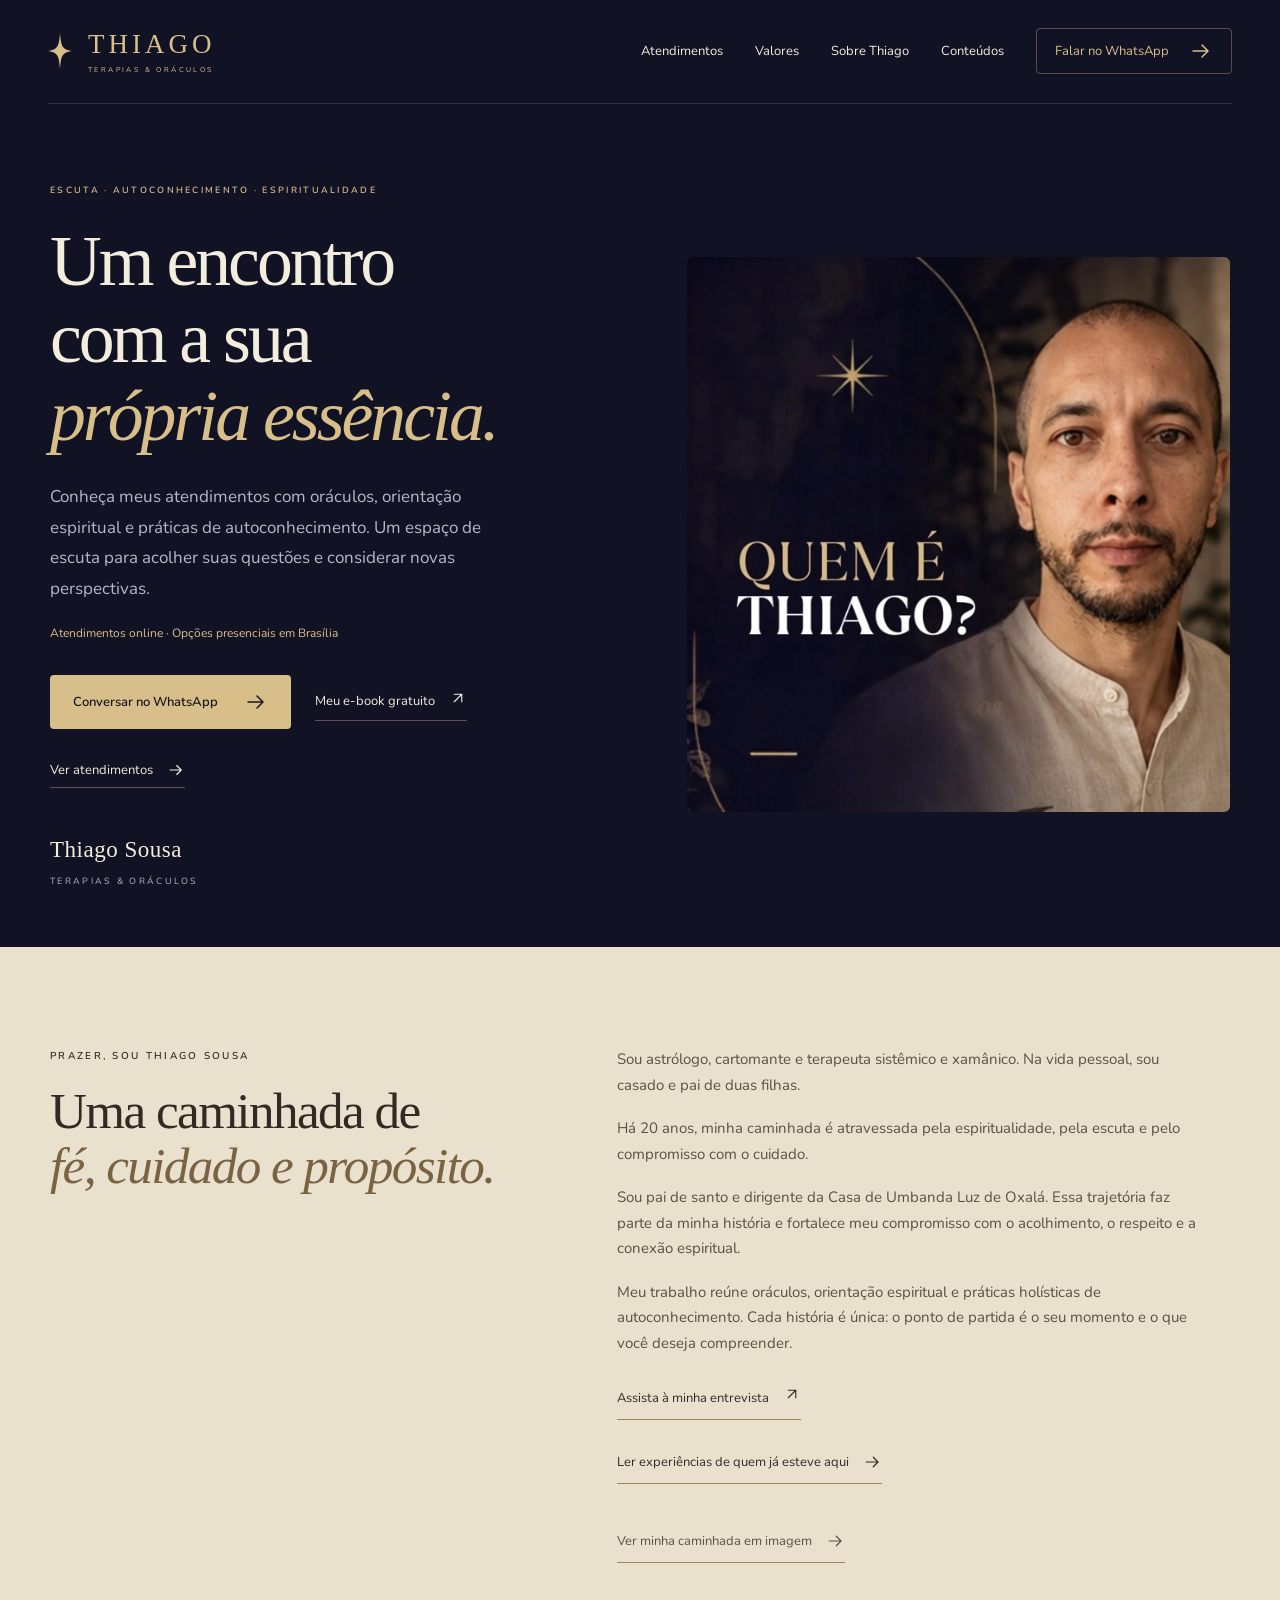
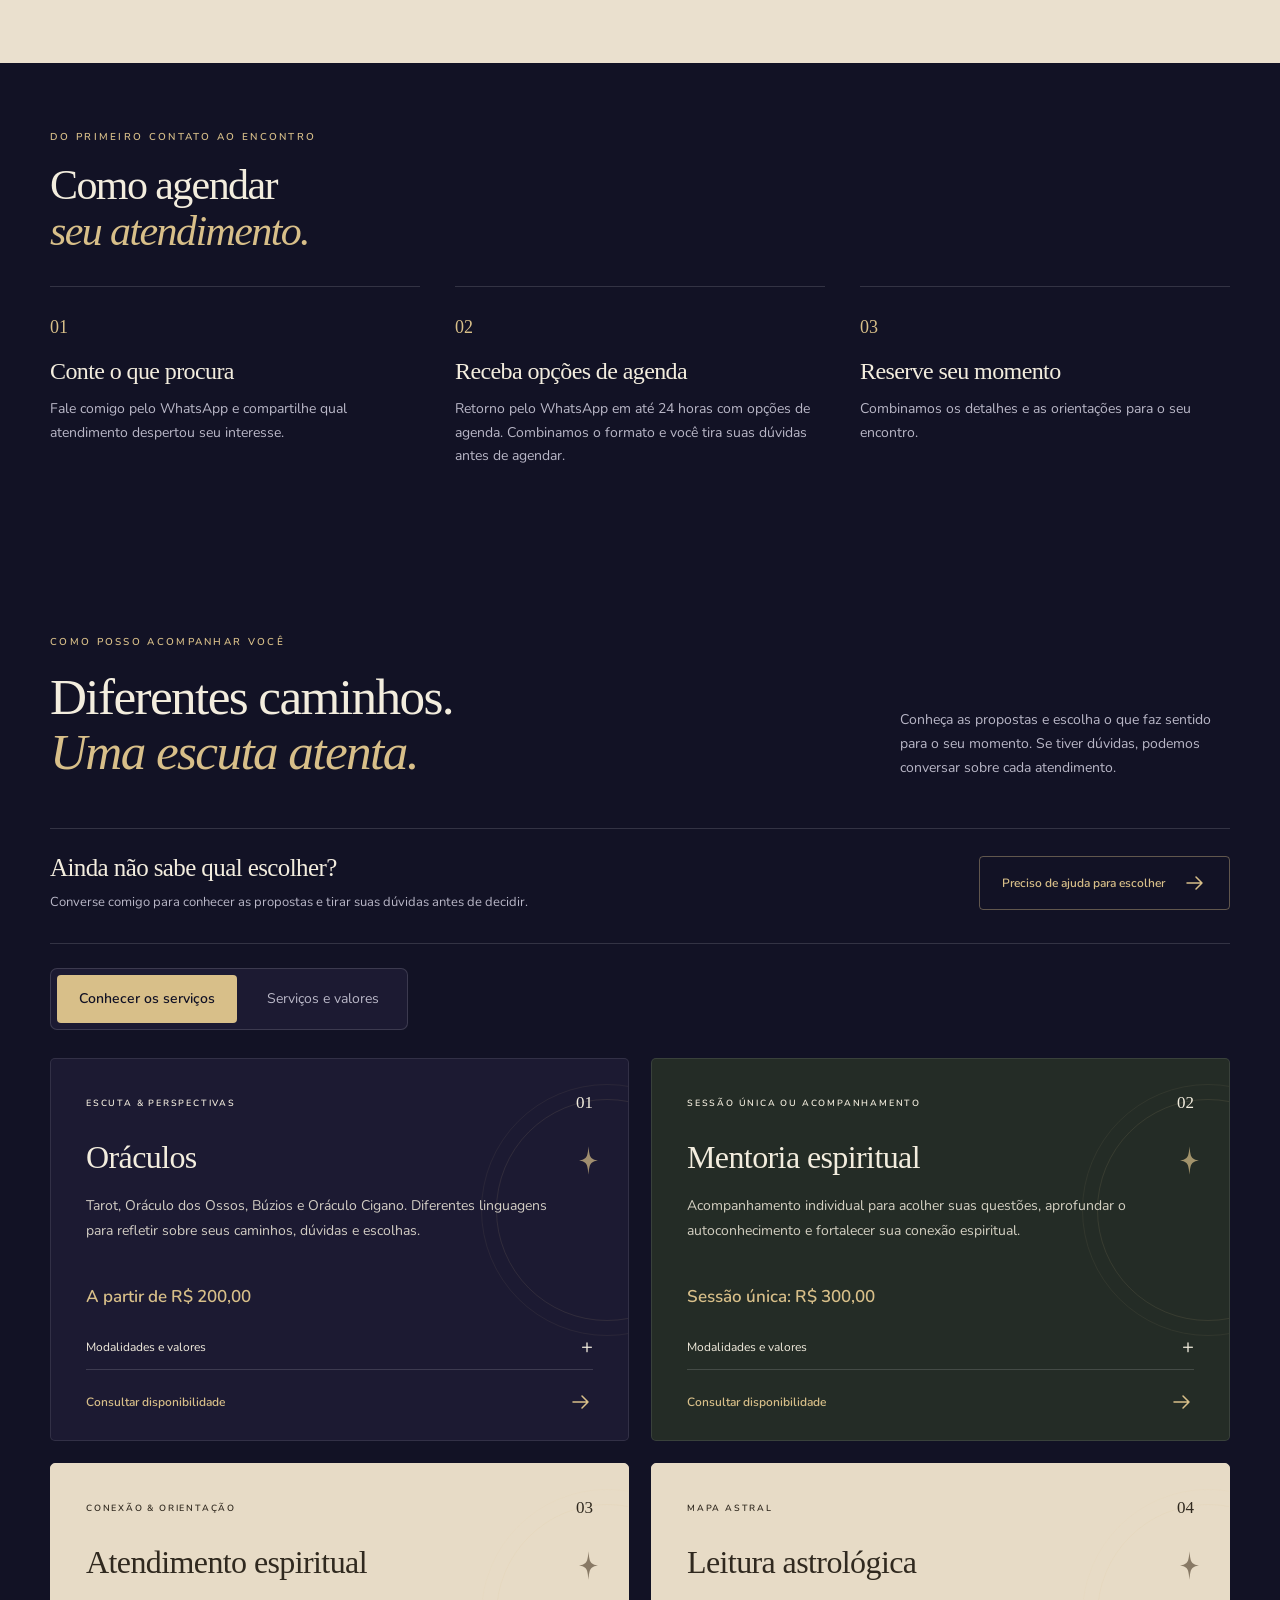
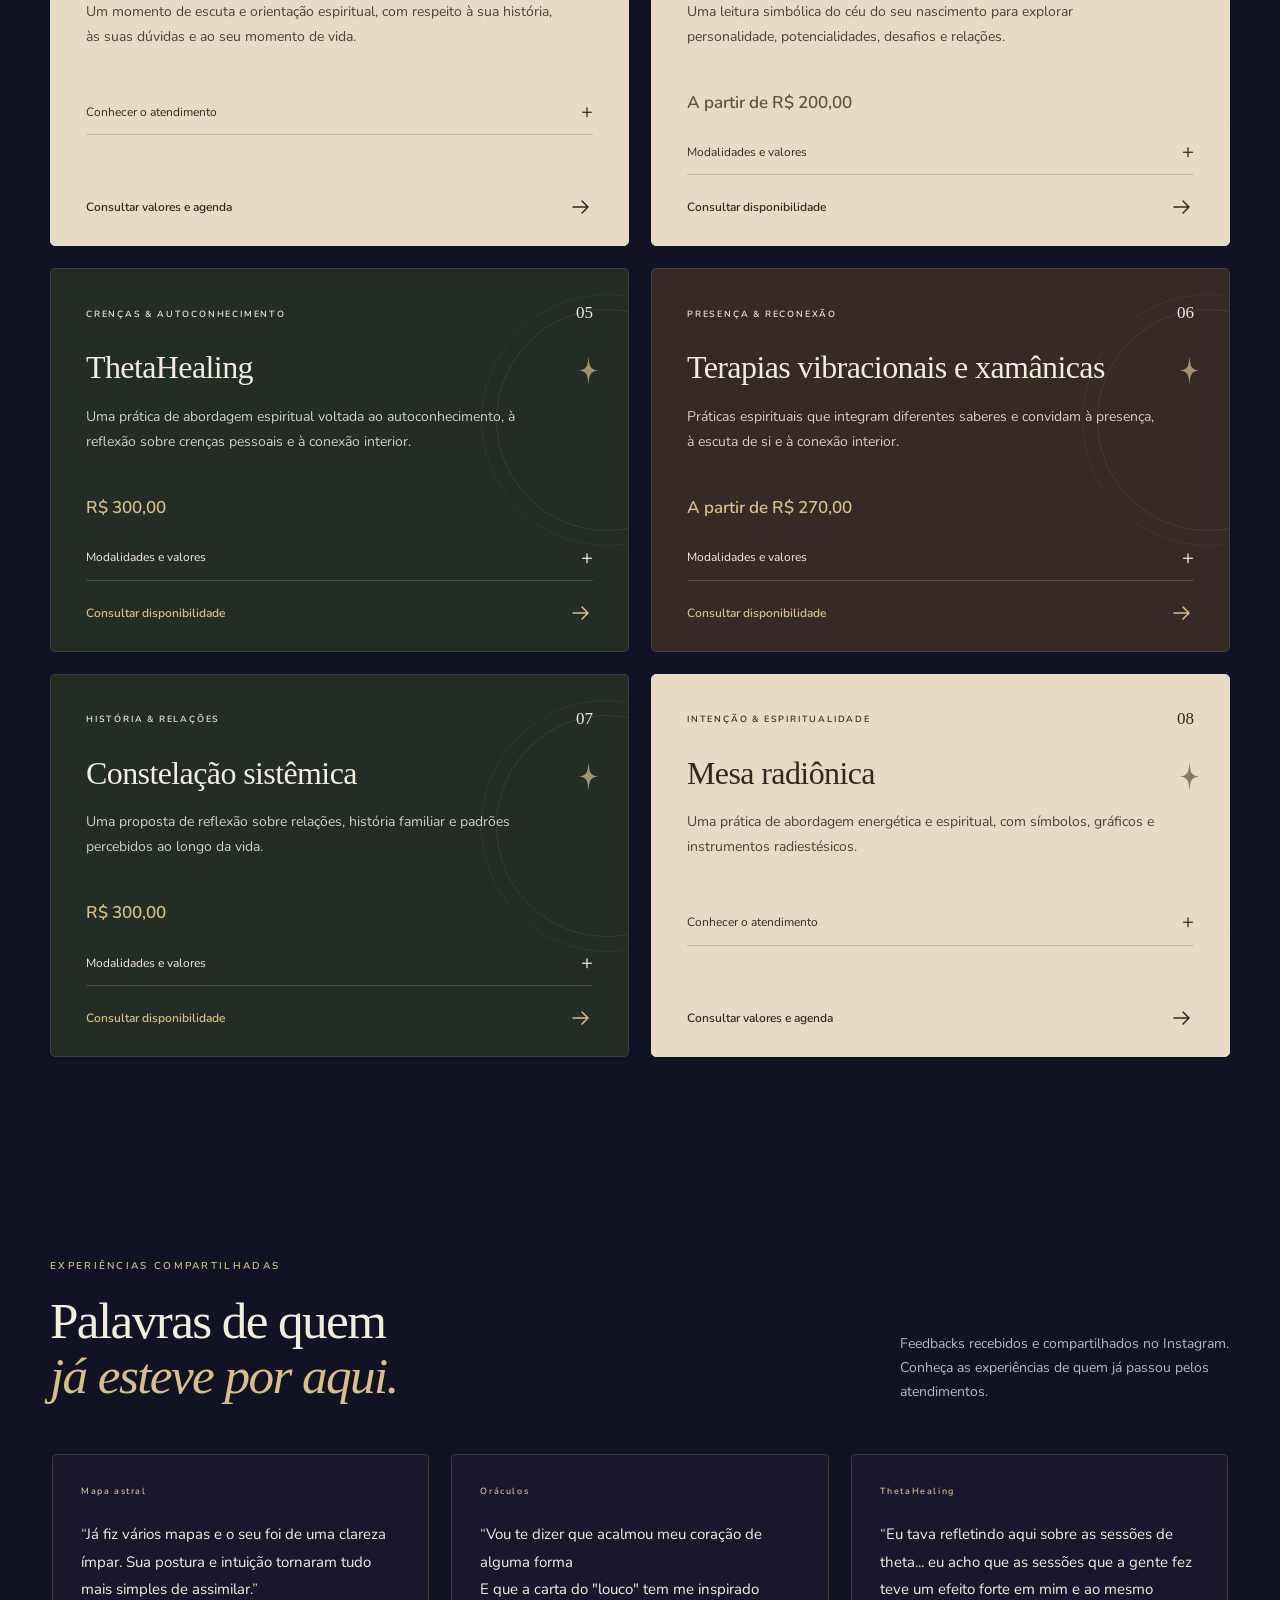
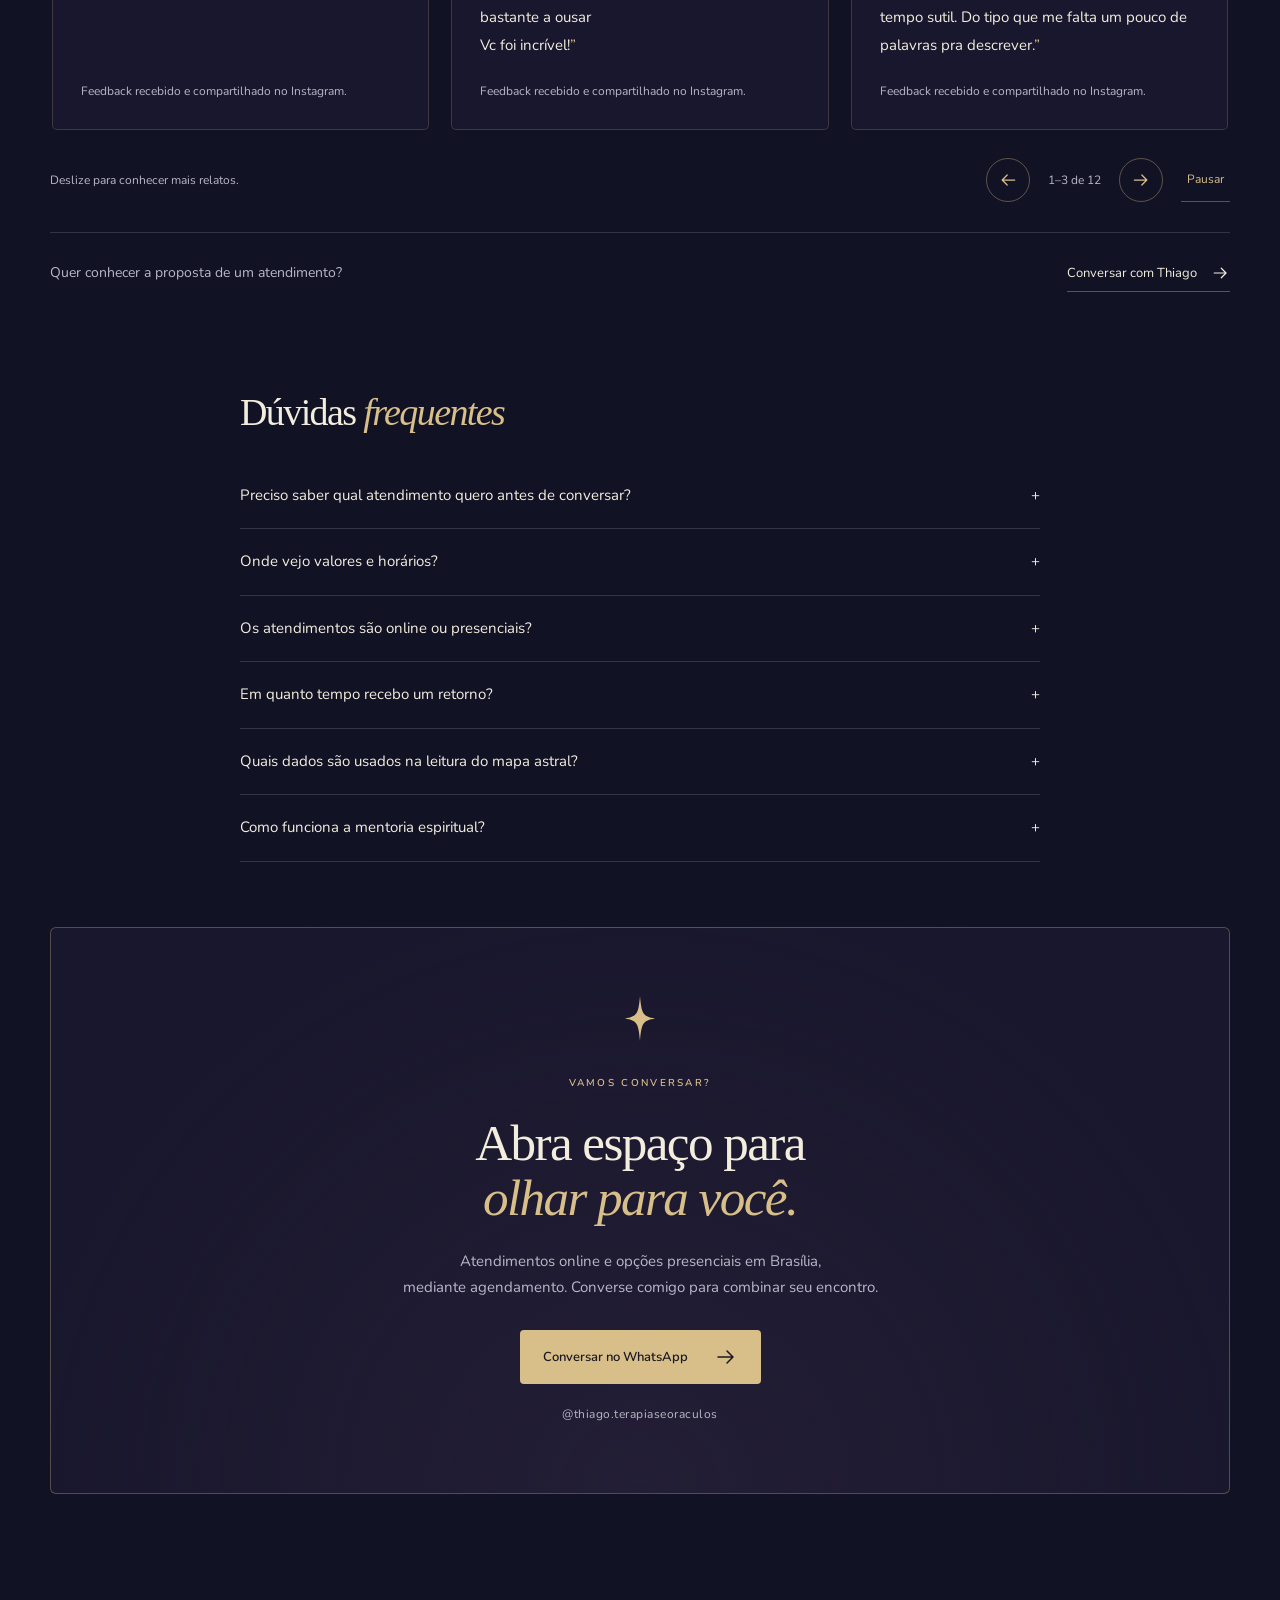
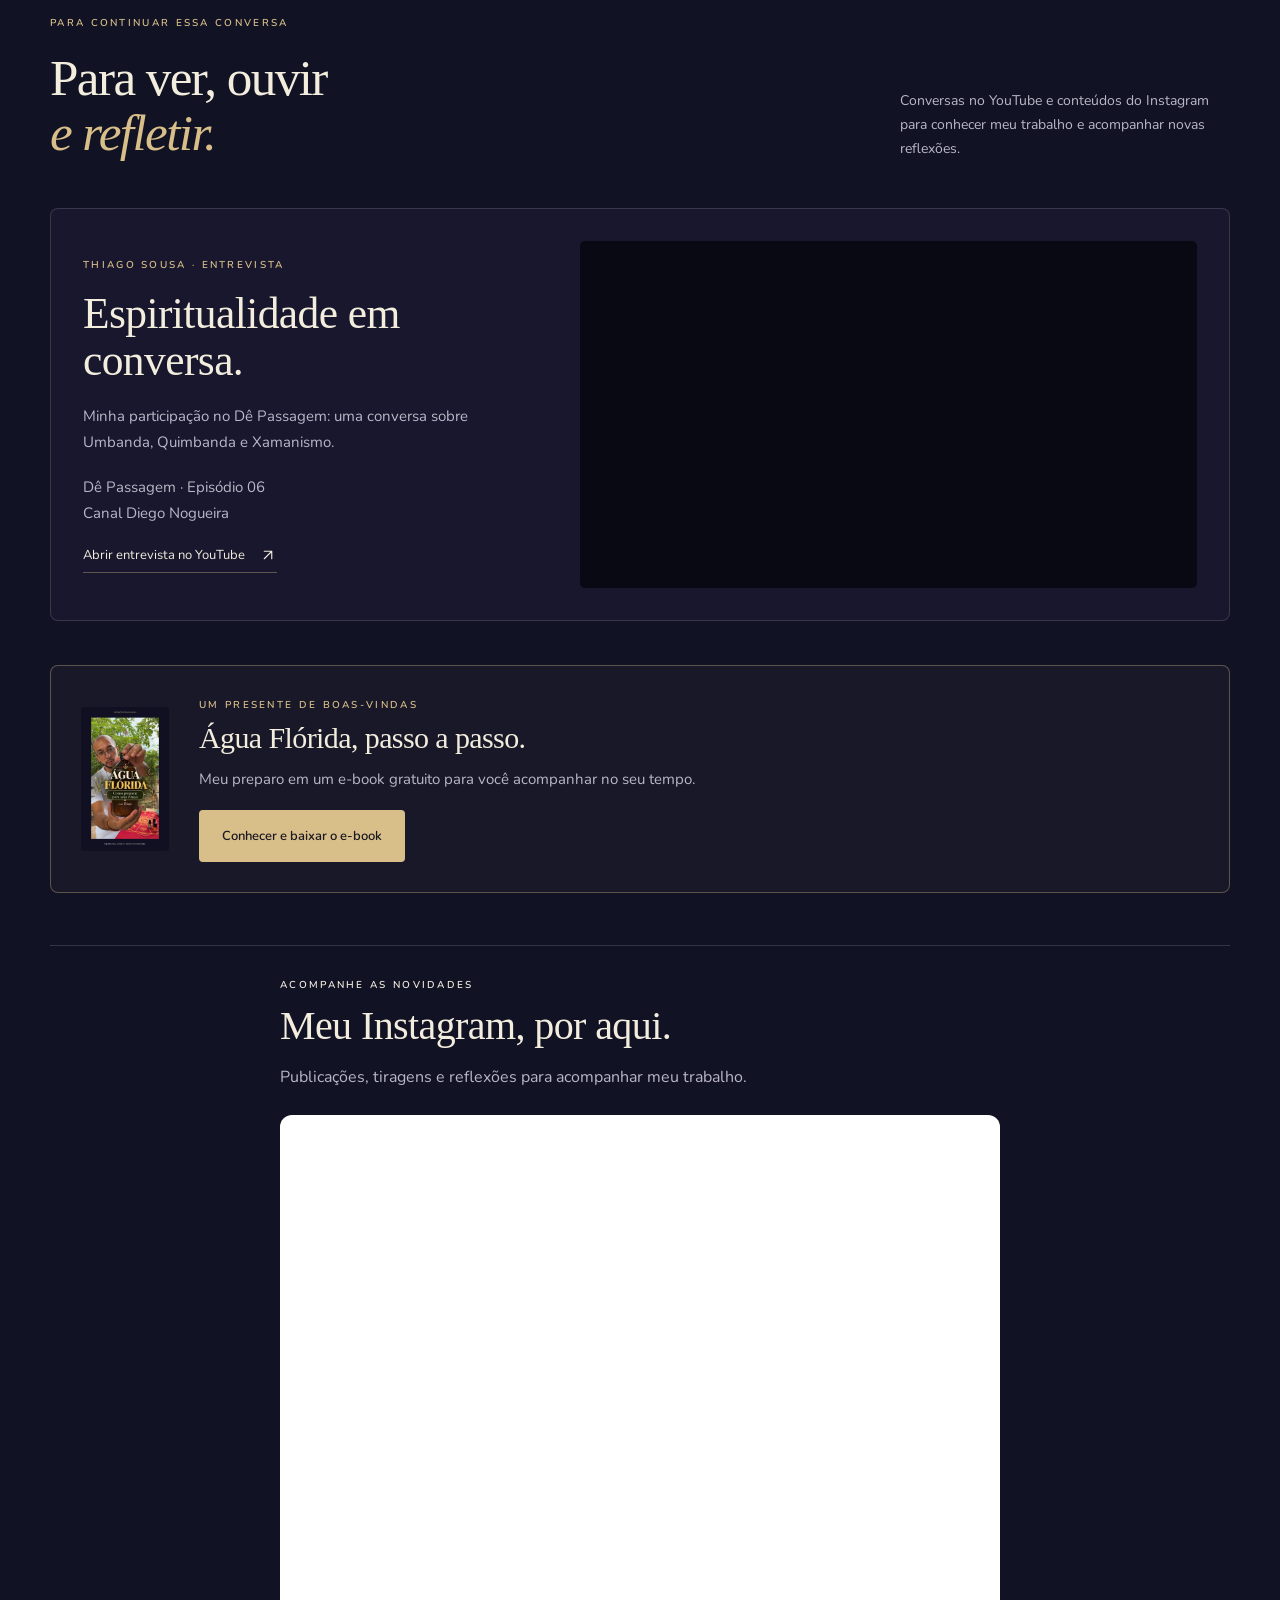
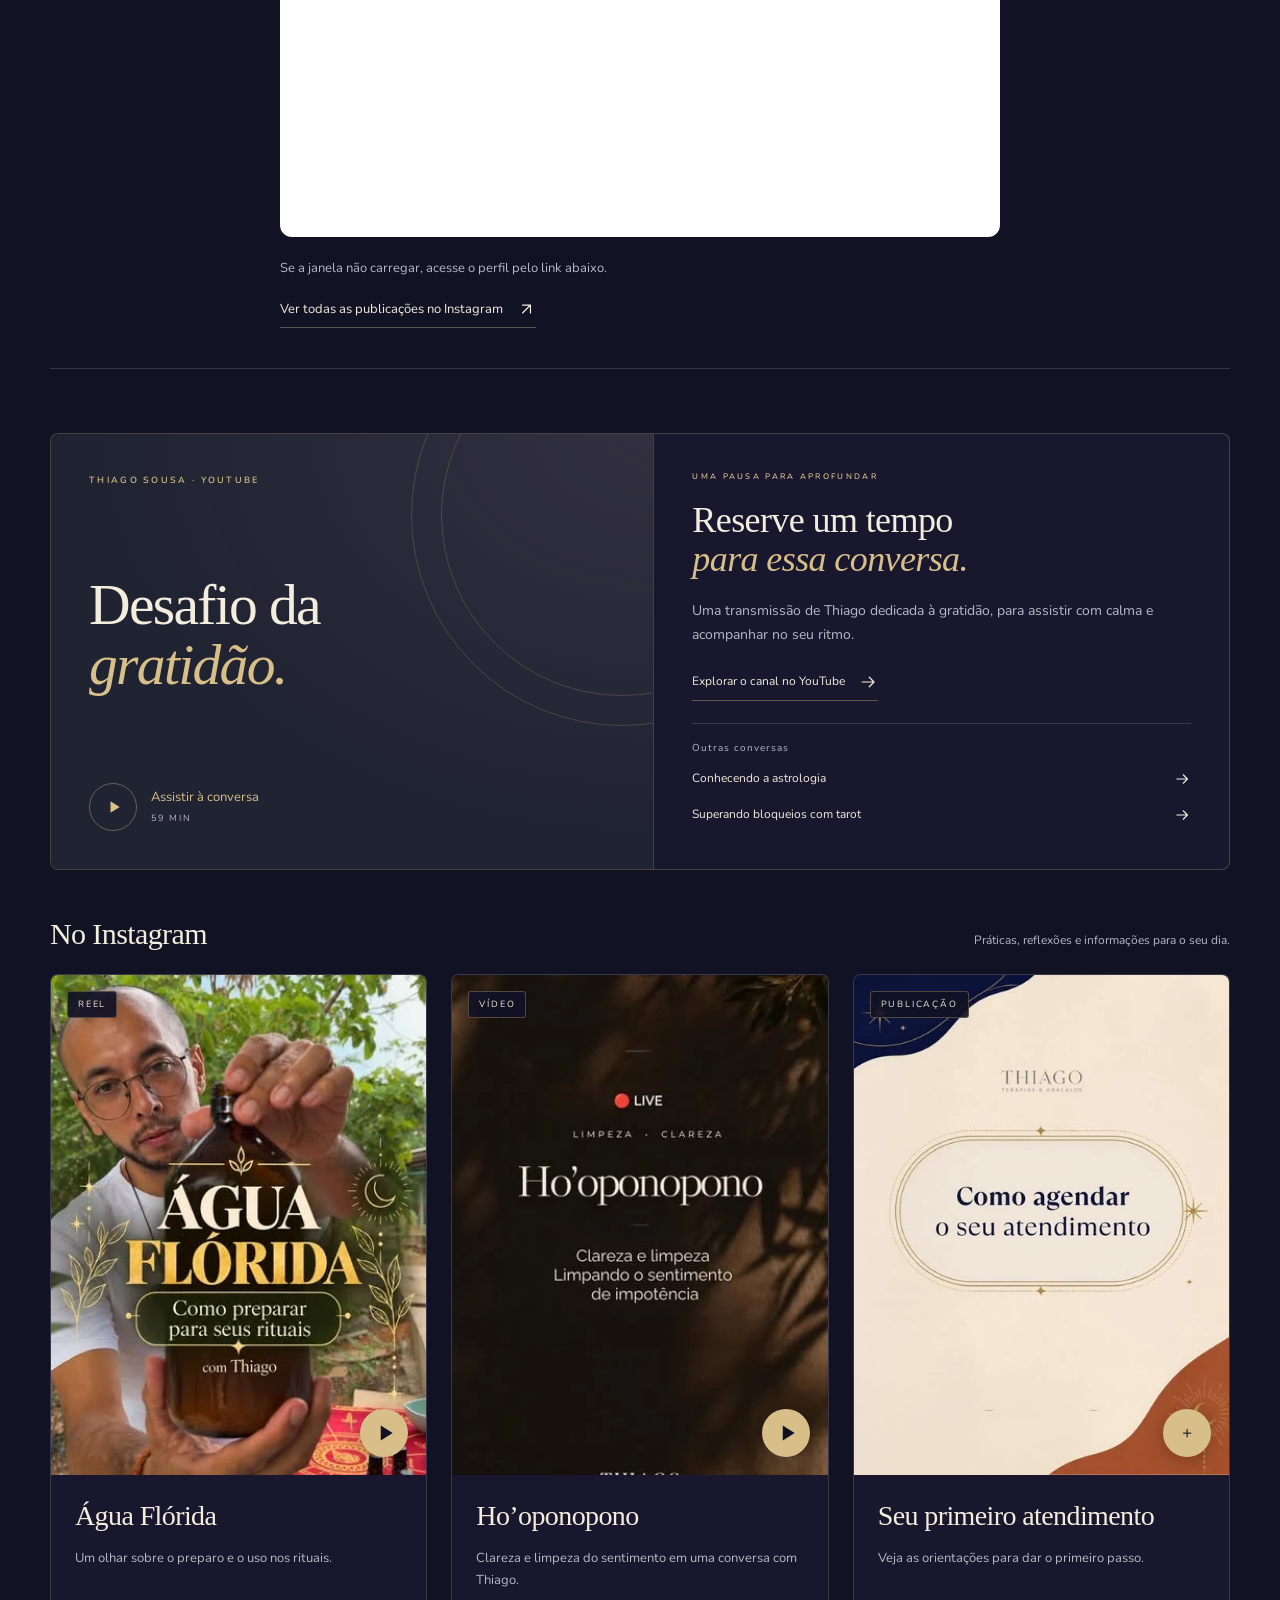
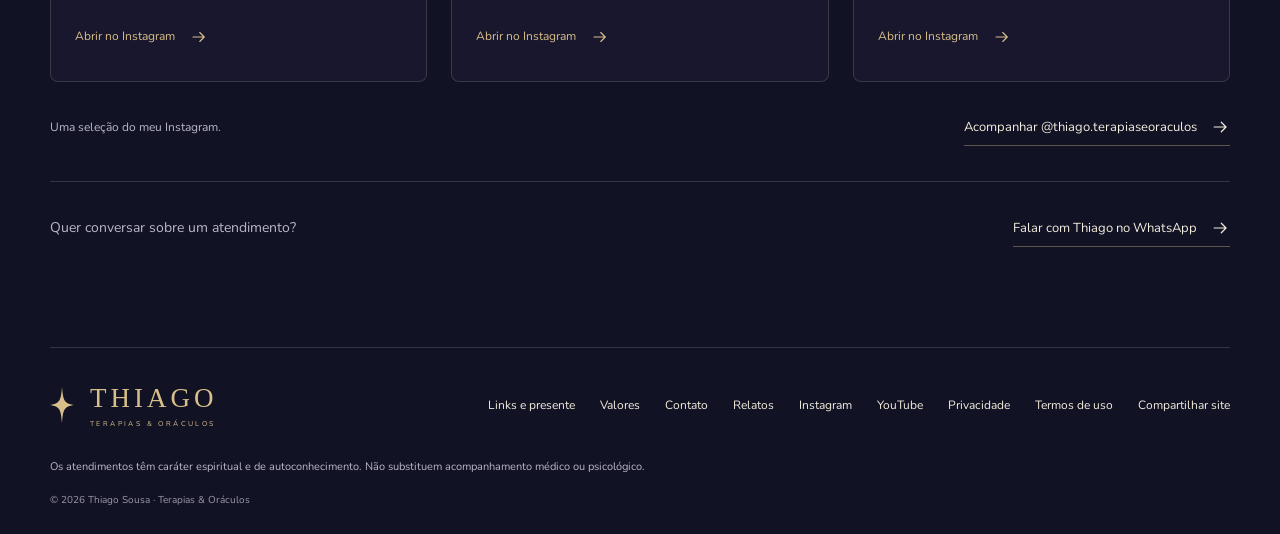
==== commit af16b1cb: "Usa player nativo nas duas páginas e acrescenta informações de uso e privacidade" ====
--- a/index.html
+++ b/index.html
@@ -4,11 +4,11 @@
 <meta name="theme-color" content="#121225"><link rel="canonical" href="https://thiagoterapiaseoraculos.github.io/meus-servicos/">
 <meta property="og:type" content="website"><meta property="og:title" content="Thiago Sousa · Terapias & Oráculos"><meta property="og:description" content="Um espaço de escuta, autoconhecimento e conexão espiritual. Conheça os atendimentos e converse com Thiago."><meta property="og:locale" content="pt_BR"><meta property="og:url" content="https://thiagoterapiaseoraculos.github.io/meus-servicos/"><meta property="og:image" content="https://thiagoterapiaseoraculos.github.io/meus-servicos/assets/images/perfil/thiago-site-compartilhamento.jpg"><meta property="og:image:width" content="1200"><meta property="og:image:height" content="630"><meta property="og:image:type" content="image/jpeg"><meta property="og:image:alt" content="Thiago Sousa · Terapias & Oráculos. Escuta, autoconhecimento e espiritualidade.">
 <meta property="og:site_name" content="Thiago Sousa · Terapias & Oráculos"><meta name="twitter:card" content="summary_large_image"><meta name="twitter:title" content="Thiago Sousa · Terapias & Oráculos"><meta name="twitter:description" content="Conheça os atendimentos e converse com Thiago."><meta name="twitter:image" content="https://thiagoterapiaseoraculos.github.io/meus-servicos/assets/images/perfil/thiago-site-compartilhamento.jpg"><meta name="twitter:image:alt" content="Thiago Sousa · Terapias & Oráculos. Escuta, autoconhecimento e espiritualidade.">
-<link rel="icon" href="assets/images/marca/estrela.svg" type="image/svg+xml"><link rel="manifest" href="manifest.json"><link rel="stylesheet" href="assets/css/site.css?v=20261101-revisao"><script src="assets/js/site.js?v=20261101-revisao" defer></script>
+<link rel="icon" href="assets/images/marca/estrela.svg" type="image/svg+xml"><link rel="manifest" href="manifest.json"><link rel="stylesheet" href="assets/css/site.css?v=20261101-player-politicas"><script src="assets/js/site.js?v=20261101-player-politicas" defer></script>
 <script type="application/ld+json">{"@context": "https://schema.org", "@type": "Person", "name": "Thiago Sousa", "url": "https://thiagoterapiaseoraculos.github.io/meus-servicos/", "sameAs": ["https://www.instagram.com/thiago.terapiaseoraculos", "https://www.youtube.com/@thiagocaprino5149"]}</script></head>
 <body><a class="skip" href="#conteudo">Pular para o conteúdo</a><header class="site-header"><a class="wordmark" href="#inicio" aria-label="Thiago Terapias e Oráculos, início"><svg class="star" viewBox="0 0 40 60" aria-hidden="true"><path d="M20 0C18 24 16 27 0 30c16 3 18 6 20 30 2-24 4-27 20-30C24 27 22 24 20 0Z" fill="currentColor"/></svg><span>THIAGO<small>TERAPIAS & ORÁCULOS</small></span></a><nav aria-label="Navegação principal"><a href="#atendimentos">Atendimentos</a><a href="#valores" class="values-nav">Valores</a><a href="#sobre">Sobre Thiago</a><a href="#conteudos">Conteúdos</a><a href="https://wa.me/5561996540065?text=Ol%C3%A1%2C%20Thiago%21%20Gostaria%20de%20informa%C3%A7%C3%B5es%20sobre%20seus%20atendimentos%20e%20como%20agendar." class="nav-contact" target="_blank" rel="noopener noreferrer" aria-label="Conversar com Thiago no WhatsApp">Falar no WhatsApp <svg viewBox="0 0 24 24" aria-hidden="true"><path d="M4 12h15m-6-6 6 6-6 6"/></svg></a></nav></header>
-<main id="conteudo"><section class="hero wrap" id="inicio"><div class="hero-copy"><p class="eyebrow">ESCUTA · AUTOCONHECIMENTO · ESPIRITUALIDADE</p><h1>Um encontro<br>com a sua<br><em>própria essência.</em></h1><p class="hero-description">Conheça meus atendimentos com oráculos, orientação espiritual e práticas de autoconhecimento. Um espaço de escuta para acolher suas questões e considerar novas perspectivas.</p><p class="hero-availability">Atendimentos online · Opções presenciais em Brasília</p><div class="hero-actions"><a class="button primary" href="https://wa.me/5561996540065?text=Ol%C3%A1%2C%20Thiago%21%20Gostaria%20de%20informa%C3%A7%C3%B5es%20sobre%20seus%20atendimentos%20e%20como%20agendar." target="_blank" rel="noopener noreferrer">Conversar no WhatsApp <svg viewBox="0 0 24 24" aria-hidden="true"><path d="M4 12h15m-6-6 6 6-6 6"/></svg></a><a class="text-link" href="links/#presente">Meu e-book gratuito <span aria-hidden="true">↗</span></a><a class="text-link" href="#atendimentos">Ver atendimentos <svg viewBox="0 0 24 24" aria-hidden="true"><path d="M4 12h15m-6-6 6 6-6 6"/></svg></a></div><p class="signature">Thiago Sousa <span>Terapias & Oráculos</span></p></div><div class="hero-visual"><div class="portrait"><img src="assets/images/perfil/thiago-sousa-recortado.webp" alt="Thiago Sousa em sua apresentação, com camisa clara, ao lado do título Quem é Thiago?" width="628" height="642" fetchpriority="high"></div></div></section>
-<section class="about section" id="sobre"><div class="wrap about-inner"><div class="about-heading"><p class="eyebrow">PRAZER, SOU THIAGO SOUSA</p><h2>Uma caminhada de<br><em>fé, cuidado e propósito.</em></h2></div><div class="about-copy"><p>Sou astrólogo, cartomante e terapeuta sistêmico e xamânico. Na vida pessoal, sou casado e pai de duas filhas.</p><p>Há 20 anos, minha caminhada é atravessada pela espiritualidade, pela escuta e pelo compromisso com o cuidado.</p><p>Sou pai de santo e dirigente da Casa de Umbanda Luz de Oxalá. Essa trajetória faz parte da minha história e fortalece meu compromisso com o acolhimento, o respeito e a conexão espiritual.</p><p>Meu trabalho reúne oráculos, orientação espiritual e práticas holísticas de autoconhecimento. Cada história é única: o ponto de partida é o seu momento e o que você deseja compreender.</p><a class="text-link about-interview-link" href="#entrevista">Assista à minha entrevista <span aria-hidden="true">↗</span></a><a class="text-link" href="#relatos">Ler experiências de quem já esteve aqui <svg viewBox="0 0 24 24" aria-hidden="true"><path d="M4 12h15m-6-6 6 6-6 6"/></svg></a><div class="about-art-action"><button class="text-link about-art-link" type="button" data-art="assets/images/perfil/caminhada-espiritual.jpg" data-title="Uma caminhada de fé, cuidado e propósito" data-wide="false">Ver minha caminhada em imagem <svg viewBox="0 0 24 24" aria-hidden="true"><path d="M4 12h15m-6-6 6 6-6 6"/></svg></button></div></div></div></section>
+<main id="conteudo"><section class="hero wrap" id="inicio"><div class="hero-copy"><p class="eyebrow">ESCUTA · AUTOCONHECIMENTO · ESPIRITUALIDADE</p><h1>Um encontro<br>com a sua<br><em>própria essência.</em></h1><p class="hero-description">Conheça meus atendimentos com oráculos, orientação espiritual e práticas de autoconhecimento. Um espaço de escuta para acolher suas questões e considerar novas perspectivas.</p><p class="hero-availability">Atendimentos online · Opções presenciais em Brasília</p><div class="hero-actions"><a class="button primary" href="https://wa.me/5561996540065?text=Ol%C3%A1%2C%20Thiago%21%20Gostaria%20de%20informa%C3%A7%C3%B5es%20sobre%20seus%20atendimentos%20e%20como%20agendar." target="_blank" rel="noopener noreferrer">Conversar no WhatsApp <svg viewBox="0 0 24 24" aria-hidden="true"><path d="M4 12h15m-6-6 6 6-6 6"/></svg></a><a class="text-link" href="links/#presente">Meu e-book gratuito <span aria-hidden="true"><svg viewBox="0 0 24 24" aria-hidden="true"><path d="M7 17 17 7M7 7h10v10"/></svg></span></a><a class="text-link" href="#atendimentos">Ver atendimentos <svg viewBox="0 0 24 24" aria-hidden="true"><path d="M4 12h15m-6-6 6 6-6 6"/></svg></a></div><p class="signature">Thiago Sousa <span>Terapias & Oráculos</span></p></div><div class="hero-visual"><div class="portrait"><img src="assets/images/perfil/thiago-sousa-recortado.webp" alt="Thiago Sousa em sua apresentação, com camisa clara, ao lado do título Quem é Thiago?" width="628" height="642" fetchpriority="high"></div></div></section>
+<section class="about section" id="sobre"><div class="wrap about-inner"><div class="about-heading"><p class="eyebrow">PRAZER, SOU THIAGO SOUSA</p><h2>Uma caminhada de<br><em>fé, cuidado e propósito.</em></h2></div><div class="about-copy"><p>Sou astrólogo, cartomante e terapeuta sistêmico e xamânico. Na vida pessoal, sou casado e pai de duas filhas.</p><p>Há 20 anos, minha caminhada é atravessada pela espiritualidade, pela escuta e pelo compromisso com o cuidado.</p><p>Sou pai de santo e dirigente da Casa de Umbanda Luz de Oxalá. Essa trajetória faz parte da minha história e fortalece meu compromisso com o acolhimento, o respeito e a conexão espiritual.</p><p>Meu trabalho reúne oráculos, orientação espiritual e práticas holísticas de autoconhecimento. Cada história é única: o ponto de partida é o seu momento e o que você deseja compreender.</p><a class="text-link about-interview-link" href="#entrevista">Assista à minha entrevista <span aria-hidden="true"><svg viewBox="0 0 24 24" aria-hidden="true"><path d="M7 17 17 7M7 7h10v10"/></svg></span></a><a class="text-link" href="#relatos">Ler experiências de quem já esteve aqui <svg viewBox="0 0 24 24" aria-hidden="true"><path d="M4 12h15m-6-6 6 6-6 6"/></svg></a><div class="about-art-action"><button class="text-link about-art-link" type="button" data-art="assets/images/perfil/caminhada-espiritual.jpg" data-title="Uma caminhada de fé, cuidado e propósito" data-wide="false">Ver minha caminhada em imagem <svg viewBox="0 0 24 24" aria-hidden="true"><path d="M4 12h15m-6-6 6 6-6 6"/></svg></button></div></div></div></section>
 
 <section class="steps steps-intro wrap section" id="como-funciona"><p class="eyebrow">DO PRIMEIRO CONTATO AO ENCONTRO</p><h2>Como agendar<br><em>seu atendimento.</em></h2><ol><li><span>01</span><h3>Conte o que procura</h3><p>Fale comigo pelo WhatsApp e compartilhe qual atendimento despertou seu interesse.</p></li><li><span>02</span><h3>Receba opções de agenda</h3><p>Retorno pelo WhatsApp em até 24 horas com opções de agenda. Combinamos o formato e você tira suas dúvidas antes de agendar.</p></li><li><span>03</span><h3>Reserve seu momento</h3><p>Combinamos os detalhes e as orientações para o seu encontro.</p></li></ol></section>
 <section class="offerings wrap section" id="atendimentos"><div class="section-heading"><div><p class="eyebrow">COMO POSSO ACOMPANHAR VOCÊ</p><h2>Diferentes caminhos.<br><em>Uma escuta atenta.</em></h2></div><p>Conheça as propostas e escolha o que faz sentido para o seu momento. Se tiver dúvidas, podemos conversar sobre cada atendimento.</p></div><div class="choice-help"><div><h3>Ainda não sabe qual escolher?</h3><p>Converse comigo para conhecer as propostas e tirar suas dúvidas antes de decidir.</p></div><a class="button choice-button" href="https://wa.me/5561996540065?text=Ol%C3%A1%2C%20Thiago%21%20Ainda%20n%C3%A3o%20sei%20qual%20atendimento%20escolher.%20Gostaria%20de%20conhecer%20as%20propostas%20e%20tirar%20algumas%20d%C3%BAvidas." target="_blank" rel="noopener noreferrer">Preciso de ajuda para escolher <svg viewBox="0 0 24 24" aria-hidden="true"><path d="M4 12h15m-6-6 6 6-6 6"/></svg></a></div><div class="offerings-tabs" role="tablist" aria-label="Explorar atendimentos" hidden><button type="button" id="tab-services" role="tab" aria-selected="true" aria-controls="services-panel">Conhecer os serviços</button><button type="button" id="tab-values" role="tab" aria-selected="false" aria-controls="valores" tabindex="-1">Serviços e valores</button></div><div class="service-grid" id="services-panel" role="tabpanel" aria-labelledby="tab-services"><article class="service violet" id="oraculos"><div class="card-top"><span class="eyebrow">ESCUTA & PERSPECTIVAS</span><span class="card-number">01</span></div><svg class="star" viewBox="0 0 40 60" aria-hidden="true"><path d="M20 0C18 24 16 27 0 30c16 3 18 6 20 30 2-24 4-27 20-30C24 27 22 24 20 0Z" fill="currentColor"/></svg><h3>Oráculos</h3><p>Tarot, Oráculo dos Ossos, Búzios e Oráculo Cigano. Diferentes linguagens para refletir sobre seus caminhos, dúvidas e escolhas.</p><div class="service-price">A partir de R$ 200,00</div><details><summary>Modalidades e valores <span aria-hidden="true">+</span></summary><div class="service-more"><p>Cada oráculo tem sua própria linguagem simbólica. O encontro é um convite à escuta e à reflexão sobre o que você está vivendo, com espaço para suas perguntas e novas perspectivas.</p><dl class="price-list" aria-label="Modalidades e valores"><div><dt>Áudio e foto · até 7 perguntas</dt><dd>R$ 200,00</dd></div><div><dt>Online ao vivo</dt><dd>R$ 250,00</dd></div><div><dt>Presencial</dt><dd>R$ 300,00</dd></div></dl><p class="price-note">Valores para Tarot e Búzios. Para os demais oráculos, consulte pelo WhatsApp.</p><button class="art-open" type="button" data-art="assets/images/atendimentos/oraculos-arte.webp" data-title="Oráculos" data-wide="false">Ver apresentação visual <svg viewBox="0 0 24 24" aria-hidden="true"><path d="M4 12h15m-6-6 6 6-6 6"/></svg></button></div></details><a class="service-contact" href="https://wa.me/5561996540065?text=Ol%C3%A1%2C%20Thiago%21%20Gostaria%20de%20saber%20mais%20sobre%20Or%C3%A1culos." target="_blank" rel="noopener noreferrer">Consultar disponibilidade <svg viewBox="0 0 24 24" aria-hidden="true"><path d="M4 12h15m-6-6 6 6-6 6"/></svg></a></article><article class="service green" id="mentoria"><div class="card-top"><span class="eyebrow">SESSÃO ÚNICA OU ACOMPANHAMENTO</span><span class="card-number">02</span></div><svg class="star" viewBox="0 0 40 60" aria-hidden="true"><path d="M20 0C18 24 16 27 0 30c16 3 18 6 20 30 2-24 4-27 20-30C24 27 22 24 20 0Z" fill="currentColor"/></svg><h3>Mentoria espiritual</h3><p>Acompanhamento individual para acolher suas questões, aprofundar o autoconhecimento e fortalecer sua conexão espiritual.</p><div class="service-price">Sessão única: R$ 300,00</div><details><summary>Modalidades e valores <span aria-hidden="true">+</span></summary><div class="service-more"><p>Você pode começar com uma sessão única experimental ou escolher o acompanhamento em quatro encontros. No acompanhamento, integramos diferentes ferramentas de acordo com seu momento, suas necessidades e o que faz sentido para sua jornada. Um espaço para compreender seus processos e caminhar com mais consciência.</p><dl class="price-list" aria-label="Modalidades e valores"><div><dt>Sessão única experimental</dt><dd>R$ 300,00</dd></div><div><dt>4 sessões · remota</dt><dd><strong>R$ 1.100,00</strong><small class="package-rate">Equivale a R$ 275,00<br>por sessão</small></dd></div><div><dt>4 sessões · presencial</dt><dd><strong>R$ 1.200,00</strong><small class="package-rate">Equivale a R$ 300,00<br>por sessão</small></dd></div></dl><p class="price-note">O valor em destaque é o total das quatro sessões. O equivalente por sessão é apenas uma referência do pacote.</p><button class="art-open" type="button" data-art="assets/images/atendimentos/mentoria-arte.webp" data-title="Mentoria espiritual" data-wide="false">Ver apresentação visual <svg viewBox="0 0 24 24" aria-hidden="true"><path d="M4 12h15m-6-6 6 6-6 6"/></svg></button></div></details><a class="service-contact" href="https://wa.me/5561996540065?text=Ol%C3%A1%2C%20Thiago%21%20Gostaria%20de%20saber%20mais%20sobre%20Mentoria%20espiritual." target="_blank" rel="noopener noreferrer">Consultar disponibilidade <svg viewBox="0 0 24 24" aria-hidden="true"><path d="M4 12h15m-6-6 6 6-6 6"/></svg></a></article><article class="service sand" id="espiritual"><div class="card-top"><span class="eyebrow">CONEXÃO & ORIENTAÇÃO</span><span class="card-number">03</span></div><svg class="star" viewBox="0 0 40 60" aria-hidden="true"><path d="M20 0C18 24 16 27 0 30c16 3 18 6 20 30 2-24 4-27 20-30C24 27 22 24 20 0Z" fill="currentColor"/></svg><h3>Atendimento espiritual</h3><p>Um momento de escuta e orientação espiritual, com respeito à sua história, às suas dúvidas e ao seu momento de vida.</p><details><summary>Conhecer o atendimento <span aria-hidden="true">+</span></summary><div class="service-more"><p>Compartilhe suas questões, busque aconselhamento e receba direcionamentos para refletir sobre seus caminhos, desafios e escolhas.</p><button class="art-open" type="button" data-art="assets/images/atendimentos/espiritual-arte.webp" data-title="Atendimento espiritual" data-wide="false">Ver apresentação visual <svg viewBox="0 0 24 24" aria-hidden="true"><path d="M4 12h15m-6-6 6 6-6 6"/></svg></button></div></details><a class="service-contact" href="https://wa.me/5561996540065?text=Ol%C3%A1%2C%20Thiago%21%20Gostaria%20de%20saber%20mais%20sobre%20Atendimento%20espiritual." target="_blank" rel="noopener noreferrer">Consultar valores e agenda <svg viewBox="0 0 24 24" aria-hidden="true"><path d="M4 12h15m-6-6 6 6-6 6"/></svg></a></article><article class="service sand" id="astrologia"><div class="card-top"><span class="eyebrow">MAPA ASTRAL</span><span class="card-number">04</span></div><svg class="star" viewBox="0 0 40 60" aria-hidden="true"><path d="M20 0C18 24 16 27 0 30c16 3 18 6 20 30 2-24 4-27 20-30C24 27 22 24 20 0Z" fill="currentColor"/></svg><h3>Leitura astrológica</h3><p>Uma leitura simbólica do céu do seu nascimento para explorar personalidade, potencialidades, desafios e relações.</p><div class="service-price">A partir de R$ 200,00</div><details><summary>Modalidades e valores <span aria-hidden="true">+</span></summary><div class="service-more"><p>A leitura é personalizada a partir da sua data, horário e local de nascimento. O mapa oferece uma linguagem simbólica para refletir sobre sua forma de ser, seus relacionamentos e temas como família e trabalho. Sol, Lua e Ascendente ajudam a apresentar diferentes aspectos dessa leitura.</p><dl class="price-list" aria-label="Modalidades e valores"><div><dt>Mapa astral simples · fotos e áudio</dt><dd>R$ 200,00</dd></div><div><dt>Online ao vivo</dt><dd>R$ 250,00</dd></div><div><dt>Presencial</dt><dd>R$ 300,00</dd></div></dl><button class="art-open" type="button" data-art="assets/images/atendimentos/astrologia-arte.webp" data-title="Leitura astrológica" data-wide="false">Ver apresentação visual <svg viewBox="0 0 24 24" aria-hidden="true"><path d="M4 12h15m-6-6 6 6-6 6"/></svg></button></div></details><a class="service-contact" href="https://wa.me/5561996540065?text=Ol%C3%A1%2C%20Thiago%21%20Gostaria%20de%20saber%20mais%20sobre%20Leitura%20astrol%C3%B3gica." target="_blank" rel="noopener noreferrer">Consultar disponibilidade <svg viewBox="0 0 24 24" aria-hidden="true"><path d="M4 12h15m-6-6 6 6-6 6"/></svg></a></article><article class="service green" id="thetahealing"><div class="card-top"><span class="eyebrow">CRENÇAS & AUTOCONHECIMENTO</span><span class="card-number">05</span></div><svg class="star" viewBox="0 0 40 60" aria-hidden="true"><path d="M20 0C18 24 16 27 0 30c16 3 18 6 20 30 2-24 4-27 20-30C24 27 22 24 20 0Z" fill="currentColor"/></svg><h3>ThetaHealing</h3><p>Uma prática de abordagem espiritual voltada ao autoconhecimento, à reflexão sobre crenças pessoais e à conexão interior.</p><div class="service-price">R$ 300,00</div><details><summary>Modalidades e valores <span aria-hidden="true">+</span></summary><div class="service-more"><p>O encontro tem uma abordagem espiritual, com reflexão sobre crenças pessoais, conexão com sua essência e autoconhecimento. A proposta é abrir espaço para observar suas questões e considerar novas possibilidades, respeitando sua história e seu momento.</p><dl class="price-list" aria-label="Modalidades e valores"><div><dt>Sessão individual</dt><dd>R$ 300,00</dd></div></dl><button class="art-open" type="button" data-art="assets/images/atendimentos/thetahealing-arte.webp" data-title="ThetaHealing" data-wide="false">Ver apresentação visual <svg viewBox="0 0 24 24" aria-hidden="true"><path d="M4 12h15m-6-6 6 6-6 6"/></svg></button></div></details><a class="service-contact" href="https://wa.me/5561996540065?text=Ol%C3%A1%2C%20Thiago%21%20Gostaria%20de%20saber%20mais%20sobre%20ThetaHealing." target="_blank" rel="noopener noreferrer">Consultar disponibilidade <svg viewBox="0 0 24 24" aria-hidden="true"><path d="M4 12h15m-6-6 6 6-6 6"/></svg></a></article><article class="service earth" id="terapias"><div class="card-top"><span class="eyebrow">PRESENÇA & RECONEXÃO</span><span class="card-number">06</span></div><svg class="star" viewBox="0 0 40 60" aria-hidden="true"><path d="M20 0C18 24 16 27 0 30c16 3 18 6 20 30 2-24 4-27 20-30C24 27 22 24 20 0Z" fill="currentColor"/></svg><h3>Terapias vibracionais e xamânicas</h3><p>Práticas espirituais que integram diferentes saberes e convidam à presença, à escuta de si e à conexão interior.</p><div class="service-price">A partir de R$ 270,00</div><details><summary>Modalidades e valores <span aria-hidden="true">+</span></summary><div class="service-more"><p>Cada experiência é um momento de acolhimento e reflexão, com técnicas e práticas inspiradas em tradições ancestrais. Converse para conhecer a proposta e as ferramentas utilizadas no atendimento.</p><dl class="price-list" aria-label="Modalidades e valores"><div><dt>Sessão única · online</dt><dd>R$ 270,00</dd></div><div><dt>Sessão única · presencial</dt><dd>R$ 320,00</dd></div></dl><button class="art-open" type="button" data-art="assets/images/atendimentos/terapias-arte.webp" data-title="Terapias vibracionais e xamânicas" data-wide="false">Ver apresentação visual <svg viewBox="0 0 24 24" aria-hidden="true"><path d="M4 12h15m-6-6 6 6-6 6"/></svg></button></div></details><a class="service-contact" href="https://wa.me/5561996540065?text=Ol%C3%A1%2C%20Thiago%21%20Gostaria%20de%20saber%20mais%20sobre%20Terapias%20vibracionais%20e%20xam%C3%A2nicas." target="_blank" rel="noopener noreferrer">Consultar disponibilidade <svg viewBox="0 0 24 24" aria-hidden="true"><path d="M4 12h15m-6-6 6 6-6 6"/></svg></a></article><article class="service green" id="constelacao"><div class="card-top"><span class="eyebrow">HISTÓRIA & RELAÇÕES</span><span class="card-number">07</span></div><svg class="star" viewBox="0 0 40 60" aria-hidden="true"><path d="M20 0C18 24 16 27 0 30c16 3 18 6 20 30 2-24 4-27 20-30C24 27 22 24 20 0Z" fill="currentColor"/></svg><h3>Constelação sistêmica</h3><p>Uma proposta de reflexão sobre relações, história familiar e padrões percebidos ao longo da vida.</p><div class="service-price">R$ 300,00</div><details><summary>Modalidades e valores <span aria-hidden="true">+</span></summary><div class="service-more"><p>O encontro convida a observar narrativas e vínculos pessoais e a considerar diferentes perspectivas sobre suas escolhas e sua forma de se posicionar no mundo.</p><dl class="price-list" aria-label="Modalidades e valores"><div><dt>Online ou presencial</dt><dd>R$ 300,00</dd></div></dl><button class="art-open" type="button" data-art="assets/images/atendimentos/constelacao-arte.webp" data-title="Constelação sistêmica" data-wide="false">Ver apresentação visual <svg viewBox="0 0 24 24" aria-hidden="true"><path d="M4 12h15m-6-6 6 6-6 6"/></svg></button></div></details><a class="service-contact" href="https://wa.me/5561996540065?text=Ol%C3%A1%2C%20Thiago%21%20Gostaria%20de%20saber%20mais%20sobre%20Constela%C3%A7%C3%A3o%20sist%C3%AAmica." target="_blank" rel="noopener noreferrer">Consultar disponibilidade <svg viewBox="0 0 24 24" aria-hidden="true"><path d="M4 12h15m-6-6 6 6-6 6"/></svg></a></article><article class="service sand" id="mesa"><div class="card-top"><span class="eyebrow">INTENÇÃO & ESPIRITUALIDADE</span><span class="card-number">08</span></div><svg class="star" viewBox="0 0 40 60" aria-hidden="true"><path d="M20 0C18 24 16 27 0 30c16 3 18 6 20 30 2-24 4-27 20-30C24 27 22 24 20 0Z" fill="currentColor"/></svg><h3>Mesa radiônica</h3><p>Uma prática de abordagem energética e espiritual, com símbolos, gráficos e instrumentos radiestésicos.</p><details><summary>Conhecer o atendimento <span aria-hidden="true">+</span></summary><div class="service-more"><p>O trabalho é direcionado às suas intenções e às questões que deseja trazer para o encontro, dentro de uma perspectiva espiritual e simbólica.</p><button class="art-open" type="button" data-art="assets/images/atendimentos/mesa-arte.webp" data-title="Mesa radiônica" data-wide="true">Ver apresentação visual <svg viewBox="0 0 24 24" aria-hidden="true"><path d="M4 12h15m-6-6 6 6-6 6"/></svg></button></div></details><a class="service-contact" href="https://wa.me/5561996540065?text=Ol%C3%A1%2C%20Thiago%21%20Gostaria%20de%20saber%20mais%20sobre%20Mesa%20radi%C3%B4nica." target="_blank" rel="noopener noreferrer">Consultar valores e agenda <svg viewBox="0 0 24 24" aria-hidden="true"><path d="M4 12h15m-6-6 6 6-6 6"/></svg></a></article></div><section id="valores" class="price-catalog" role="tabpanel" aria-labelledby="tab-values" tabindex="0" hidden><div class="catalog-intro"><h3>Serviços e valores</h3><p>Compare as modalidades e escolha como prefere ser atendido. Os encontros presenciais em Brasília são combinados por agendamento.</p></div><div class="catalog-grid"></div><p class="catalog-footnote">Nos pacotes, o valor em destaque é o total das quatro sessões. Confirme a disponibilidade e as condições de pagamento antes de agendar.</p></section></section>
@@ -16,7 +16,7 @@
 <section class="testimonials wrap section" id="relatos" aria-labelledby="relatos-title"><div class="section-heading"><div><p class="eyebrow">EXPERIÊNCIAS COMPARTILHADAS</p><h2 id="relatos-title">Palavras de quem<br><em>já esteve por aqui.</em></h2></div><p>Feedbacks recebidos e compartilhados no Instagram. Conheça as experiências de quem já passou pelos atendimentos.</p></div><div class="testimonial-carousel" role="region" aria-roledescription="carrossel" aria-label="Feedbacks recebidos"><div class="testimonial-track" id="feedback-track" tabindex="0" aria-label="Feedbacks. Deslize ou use as setas para navegar."><figure class="testimonial" data-source-page="31"><p class="eyebrow">Mapa astral</p><blockquote><p>Já fiz vários mapas e o seu foi de uma clareza ímpar. Sua postura e intuição tornaram tudo mais simples de assimilar.</p></blockquote><figcaption>Feedback recebido e compartilhado no Instagram.</figcaption></figure><figure class="testimonial" data-source-page="24"><p class="eyebrow">Oráculos</p><blockquote><p>Vou te dizer que acalmou meu coração de alguma forma<br>E que a carta do &quot;louco&quot; tem me inspirado bastante a ousar<br>Vc foi incrível!</p></blockquote><figcaption>Feedback recebido e compartilhado no Instagram.</figcaption></figure><figure class="testimonial" data-source-page="9"><p class="eyebrow">ThetaHealing</p><blockquote><p>Eu tava refletindo aqui sobre as sessões de theta... eu acho que as sessões que a gente fez teve um efeito forte em mim e ao mesmo tempo sutil. Do tipo que me falta um pouco de palavras pra descrever.</p></blockquote><figcaption>Feedback recebido e compartilhado no Instagram.</figcaption></figure><figure class="testimonial" data-source-page="46"><p class="eyebrow">Mapa astral</p><blockquote><p>Adorei a leitura do mapa: completa. Não deixa dúvidas, é paciente, trata as questões de forma leve e com clareza.</p></blockquote><figcaption>Feedback recebido e compartilhado no Instagram.</figcaption></figure><figure class="testimonial" data-source-page="66"><p class="eyebrow">Oráculos</p><blockquote><p>Gratidão por você ser essa pessoa iluminada que acolhe com muito carinho.</p></blockquote><figcaption>Feedback recebido e compartilhado no Instagram.</figcaption></figure><figure class="testimonial" data-source-page="40"><p class="eyebrow">Mapa astral</p><blockquote><p>Minha experiência foi ótima, adoro que tu explica casa por casa com as explicações dos significados dos planetas, dos zodíacos, carmas, darmas...</p></blockquote><figcaption>Feedback recebido e compartilhado no Instagram.</figcaption></figure><figure class="testimonial" data-source-page="35"><p class="eyebrow">Mapa astral</p><blockquote><p>Parabéns pelo seu trabalho incrível, pela sua sensibilidade, pela sua leitura detalhada, cuidadosa e extremamente perspicaz do mapa! E ainda por toda a disponibilidade pra tirar todas as dúvidas durante e depois!</p></blockquote><figcaption>Feedback recebido e compartilhado no Instagram.</figcaption></figure><figure class="testimonial" data-source-page="44"><p class="eyebrow">Mapa astral e ThetaHealing</p><blockquote><p>Gratidão pela fantástica leitura do meu mapa e da sessão de theta healing.</p></blockquote><figcaption>Feedback recebido e compartilhado no Instagram.</figcaption></figure><figure class="testimonial" data-source-page="48"><p class="eyebrow">Mapa astral</p><blockquote><p>Gente, fiz meu mapa astral com o Thiago, foi muito maravilhoso, pude ver questões de minha vida que já sabia e foram reforçadas para poder olhar pra elas, e descobri muitas outras.</p></blockquote><figcaption>Feedback recebido e compartilhado no Instagram.</figcaption></figure><figure class="testimonial" data-source-page="49"><p class="eyebrow">Mapa astral</p><blockquote><p>Foi lindo! Fiquei muito muito muito esclarecida, feliz e surpresa. Muito obrigadaaaa</p></blockquote><figcaption>Feedback recebido e compartilhado no Instagram.</figcaption></figure><figure class="testimonial" data-source-page="59"><p class="eyebrow">Oráculos</p><blockquote><p>O atendimento foi excelente. O jogo foi bem preciso em algumas partes, me disse muita coisa que eu já sentia antes.</p></blockquote><figcaption>Feedback recebido e compartilhado no Instagram.</figcaption></figure><figure class="testimonial" data-source-page="64"><p class="eyebrow">Mapa astral e Tarot</p><blockquote><p>Ele é muito competente no que faz, sério e acolhedor. Depois ainda tive outras experiências maravilhosas e muito assertivas com o jogo das cartas de tarô.</p></blockquote><figcaption>Feedback recebido e compartilhado no Instagram.</figcaption></figure></div><div class="feedback-controls" hidden><p class="feedback-hint">Deslize para conhecer mais relatos.</p><div class="feedback-navigation"><button id="feedback-prev" type="button" class="feedback-arrow" aria-label="Feedback anterior" aria-controls="feedback-track"><svg viewBox="0 0 24 24" aria-hidden="true"><path d="M20 12H5m6-6-6 6 6 6"/></svg></button><span id="feedback-position" class="feedback-position" aria-live="off">1 de 12</span><button id="feedback-next" type="button" class="feedback-arrow" aria-label="Próximo feedback" aria-controls="feedback-track"><svg viewBox="0 0 24 24" aria-hidden="true"><path d="M4 12h15m-6-6 6 6-6 6"/></svg></button><button id="feedback-play" type="button" class="feedback-play" aria-label="Pausar alternância automática dos feedbacks">Pausar</button></div></div></div><div class="testimonials-contact"><p>Quer conhecer a proposta de um atendimento?</p><a class="text-link" href="https://wa.me/5561996540065?text=Ol%C3%A1%2C%20Thiago%21%20Li%20os%20relatos%20no%20site%20e%20gostaria%20de%20conhecer%20seus%20atendimentos." target="_blank" rel="noopener noreferrer">Conversar com Thiago <svg viewBox="0 0 24 24" aria-hidden="true"><path d="M4 12h15m-6-6 6 6-6 6"/></svg></a></div></section>
 <section class="faq wrap section" id="duvidas"><h2>Dúvidas <em>frequentes</em></h2><details><summary>Preciso saber qual atendimento quero antes de conversar?<span aria-hidden="true">+</span></summary><p>Você pode entrar em contato mesmo sem ter escolhido. Conte o que procura e tire suas dúvidas sobre as propostas antes de decidir pelo agendamento.</p></details><details><summary>Onde vejo valores e horários?<span aria-hidden="true">+</span></summary><p>Você encontra a lista completa na aba Serviços e valores, além dos detalhes de cada atendimento. Para horários disponíveis, condições de pagamento ou serviços com valor sob consulta, converse comigo pelo WhatsApp antes de agendar.</p></details><details><summary>Os atendimentos são online ou presenciais?<span aria-hidden="true">+</span></summary><p>Há opções online e alguns atendimentos presenciais em Brasília, mediante agendamento. Consulte as modalidades de cada serviço e confirme a disponibilidade e o local pelo WhatsApp.</p></details><details><summary>Em quanto tempo recebo um retorno?<span aria-hidden="true">+</span></summary><p>O retorno pelo WhatsApp é em até 24 horas, com opções de agenda. Informe seu nome e qual serviço despertou seu interesse para continuarmos a conversa.</p></details><details><summary>Quais dados são usados na leitura do mapa astral?<span aria-hidden="true">+</span></summary><p>A leitura considera sua data, horário e cidade de nascimento. Se você não souber o horário, converse comigo antes de agendar para entender as possibilidades e os limites da leitura.</p></details><details><summary>Como funciona a mentoria espiritual?<span aria-hidden="true">+</span></summary><p>Você pode escolher uma sessão única experimental ou um acompanhamento individual em quatro sessões. As ferramentas são integradas de acordo com seu momento, suas necessidades e a proposta combinada para os encontros.</p></details></section>
 <section class="contact wrap" id="contato"><svg class="star" viewBox="0 0 40 60" aria-hidden="true"><path d="M20 0C18 24 16 27 0 30c16 3 18 6 20 30 2-24 4-27 20-30C24 27 22 24 20 0Z" fill="currentColor"/></svg><p class="eyebrow">VAMOS CONVERSAR?</p><h2>Abra espaço para<br><em>olhar para você.</em></h2><p>Atendimentos online e opções presenciais em Brasília,<br>mediante agendamento. Converse comigo para combinar seu encontro.</p><a class="button primary" href="https://wa.me/5561996540065?text=Ol%C3%A1%2C%20Thiago%21%20Gostaria%20de%20informa%C3%A7%C3%B5es%20sobre%20seus%20atendimentos." target="_blank" rel="noopener noreferrer">Conversar no WhatsApp <svg viewBox="0 0 24 24" aria-hidden="true"><path d="M4 12h15m-6-6 6 6-6 6"/></svg></a><a class="instagram" href="https://www.instagram.com/thiago.terapiaseoraculos/" target="_blank" rel="noopener noreferrer">@thiago.terapiaseoraculos</a></section>
-<section class="social-section wrap section" id="conteudos" aria-labelledby="social-title"><div class="section-heading"><div><p class="eyebrow">PARA CONTINUAR ESSA CONVERSA</p><h2 id="social-title">Para ver, ouvir<br><em>e refletir.</em></h2></div><p>Conversas no YouTube e conteúdos do Instagram para conhecer meu trabalho e acompanhar novas reflexões.</p></div><article class="interview-feature" id="entrevista" aria-labelledby="interview-title"><div class="interview-copy"><p class="eyebrow">THIAGO SOUSA · ENTREVISTA</p><h3 id="interview-title">Espiritualidade em conversa.</h3><p>Minha participação no Dê Passagem: uma conversa sobre Umbanda, Quimbanda e Xamanismo.</p><p class="interview-credit">Dê Passagem · Episódio 06<br>Canal Diego Nogueira</p><a class="text-link" href="https://www.youtube.com/watch?v=ESNDiNj9XvI" target="_blank" rel="noopener noreferrer">Abrir entrevista no YouTube ↗</a></div><div class="interview-media"><div class="interview-screen" id="interview-screen"><button type="button" class="interview-poster" id="interview-load" aria-label="Assistir à entrevista de Thiago Sousa no Dê Passagem" aria-controls="interview-screen"><span class="interview-poster-copy"><span class="eyebrow">DÊ PASSAGEM · EPISÓDIO 06</span><span class="interview-poster-title">Umbanda, Quimbanda<br>e Xamanismo</span><span>Com Thiago Sousa</span></span><span class="interview-play"><span aria-hidden="true">▶</span> Assistir por aqui</span></button></div><button type="button" class="text-link interview-close" id="interview-close" hidden>Fechar vídeo</button></div></article>
-<aside class="ebook-invitation" aria-labelledby="ebook-invitation-title"><img src="assets/images/conteudos/agua-florida-manual.webp" alt="Capa do e-book Água Flórida" width="88" height="144" loading="lazy" decoding="async"><div><p class="eyebrow">UM PRESENTE DE BOAS-VINDAS</p><h3 id="ebook-invitation-title">Água Flórida, passo a passo.</h3><p>Meu preparo em um e-book gratuito para você acompanhar no seu tempo.</p><a class="button primary" href="links/#presente">Conhecer e baixar o e-book</a></div></aside><section class="instagram-profile-feed" aria-labelledby="instagram-feed-title"><div class="instagram-feed-heading"><p class="eyebrow">ACOMPANHE AS NOVIDADES</p><h3 id="instagram-feed-title">Meu Instagram, por aqui.</h3><p>Publicações, tiragens e reflexões para acompanhar meu trabalho.</p></div><div class="instagram-profile-window"><iframe src="https://www.instagram.com/thiago.terapiaseoraculos/embed/" title="Publicações recentes de Thiago Sousa no Instagram" loading="lazy" width="720" height="720" referrerpolicy="strict-origin-when-cross-origin"></iframe></div><div class="instagram-feed-bottom"><p>Se a janela não carregar, acesse o perfil pelo link abaixo.</p><a class="text-link" href="https://www.instagram.com/thiago.terapiaseoraculos/" target="_blank" rel="noopener noreferrer">Ver todas as publicações no Instagram ↗</a></div></section><article class="youtube-feature" aria-labelledby="youtube-feature-title"><button type="button" class="youtube-cover" data-youtube="f5kj5no6g2g" data-title="Desafio da gratidão" aria-label="Assistir: Desafio da gratidão no YouTube" aria-haspopup="dialog"><span class="eyebrow">THIAGO SOUSA · YOUTUBE</span><span class="youtube-poster-title">Desafio da<br><em>gratidão.</em></span><span class="youtube-play"><svg viewBox="0 0 24 24" aria-hidden="true"><path d="m9 5 11 7-11 7Z"/></svg><span>Assistir à conversa <small>59 MIN</small></span></span></button><div class="youtube-copy"><p class="eyebrow">UMA PAUSA PARA APROFUNDAR</p><h3 id="youtube-feature-title">Reserve um tempo<br><em>para essa conversa.</em></h3><p>Uma transmissão de Thiago dedicada à gratidão, para assistir com calma e acompanhar no seu ritmo.</p><a class="text-link" href="https://www.youtube.com/@thiagocaprino5149" target="_blank" rel="noopener noreferrer">Explorar o canal no YouTube <svg viewBox="0 0 24 24" aria-hidden="true"><path d="M4 12h15m-6-6 6 6-6 6"/></svg></a><div class="youtube-more"><span>Outras conversas</span><a href="https://www.youtube.com/watch?v=M486wiv3Q28" target="_blank" rel="noopener noreferrer">Conhecendo a astrologia <svg viewBox="0 0 24 24" aria-hidden="true"><path d="M4 12h15m-6-6 6 6-6 6"/></svg></a><a href="https://www.youtube.com/watch?v=R0SFAPJ39nE" target="_blank" rel="noopener noreferrer">Superando bloqueios com tarot <svg viewBox="0 0 24 24" aria-hidden="true"><path d="M4 12h15m-6-6 6 6-6 6"/></svg></a></div></div></article><div class="social-subheading"><h3>No Instagram</h3><span>Práticas, reflexões e informações para o seu dia.</span></div><div class="social-grid"><article class="social-card"><button type="button" class="social-cover" data-instagram="https://www.instagram.com/thiago.terapiaseoraculos/reel/Dez1kHcpO6o/" data-title="Água Flórida" aria-label="Assistir aqui: Água Flórida" aria-haspopup="dialog"><img src="assets/images/conteudos/agua-florida.webp" alt="Capa de Água Flórida, publicação de Thiago Sousa" width="640" height="853" loading="lazy" decoding="async"><span class="social-type">REEL</span><span class="social-play" aria-hidden="true">▶</span></button><div class="social-copy"><h3>Água Flórida</h3><p>Um olhar sobre o preparo e o uso nos rituais.</p><a href="https://www.instagram.com/thiago.terapiaseoraculos/reel/Dez1kHcpO6o/" target="_blank" rel="noopener noreferrer">Abrir no Instagram <svg viewBox="0 0 24 24" aria-hidden="true"><path d="M4 12h15m-6-6 6 6-6 6"/></svg></a></div></article><article class="social-card"><button type="button" class="social-cover" data-instagram="https://www.instagram.com/thiago.terapiaseoraculos/reel/Ddd2f3ViSuT/" data-title="Ho’oponopono" aria-label="Assistir aqui: Ho’oponopono" aria-haspopup="dialog"><img src="assets/images/conteudos/hooponopono.webp" alt="Capa de Ho’oponopono, publicação de Thiago Sousa" width="640" height="853" loading="lazy" decoding="async"><span class="social-type">VÍDEO</span><span class="social-play" aria-hidden="true">▶</span></button><div class="social-copy"><h3>Ho’oponopono</h3><p>Clareza e limpeza do sentimento em uma conversa com Thiago.</p><a href="https://www.instagram.com/thiago.terapiaseoraculos/reel/Ddd2f3ViSuT/" target="_blank" rel="noopener noreferrer">Abrir no Instagram <svg viewBox="0 0 24 24" aria-hidden="true"><path d="M4 12h15m-6-6 6 6-6 6"/></svg></a></div></article><article class="social-card"><button type="button" class="social-cover" data-instagram="https://www.instagram.com/thiago.terapiaseoraculos/p/DehTt9tFkTn/" data-title="Seu primeiro atendimento" aria-label="Ver publicação aqui: Seu primeiro atendimento" aria-haspopup="dialog"><img src="assets/images/conteudos/como-agendar.webp" alt="Capa de Seu primeiro atendimento, publicação de Thiago Sousa" width="640" height="853" loading="lazy" decoding="async"><span class="social-type">PUBLICAÇÃO</span><span class="social-play" aria-hidden="true">+</span></button><div class="social-copy"><h3>Seu primeiro atendimento</h3><p>Veja as orientações para dar o primeiro passo.</p><a href="https://www.instagram.com/thiago.terapiaseoraculos/p/DehTt9tFkTn/" target="_blank" rel="noopener noreferrer">Abrir no Instagram <svg viewBox="0 0 24 24" aria-hidden="true"><path d="M4 12h15m-6-6 6 6-6 6"/></svg></a></div></article></div><div class="social-bottom"><span>Uma seleção do meu Instagram.</span><a class="text-link" href="https://www.instagram.com/thiago.terapiaseoraculos/" target="_blank" rel="noopener noreferrer">Acompanhar @thiago.terapiaseoraculos <svg viewBox="0 0 24 24" aria-hidden="true"><path d="M4 12h15m-6-6 6 6-6 6"/></svg></a></div><div class="content-contact"><p>Quer conversar sobre um atendimento?</p><a class="text-link" href="https://wa.me/5561996540065?text=Ol%C3%A1%2C%20Thiago%21%20Gostaria%20de%20informa%C3%A7%C3%B5es%20sobre%20seus%20atendimentos%20e%20como%20agendar." target="_blank" rel="noopener noreferrer">Falar com Thiago no WhatsApp <svg viewBox="0 0 24 24" aria-hidden="true"><path d="M4 12h15m-6-6 6 6-6 6"/></svg></a></div></section></main>
-<footer class="site-footer wrap"><div class="footer-top"><a class="wordmark" href="#inicio"><svg class="star" viewBox="0 0 40 60" aria-hidden="true"><path d="M20 0C18 24 16 27 0 30c16 3 18 6 20 30 2-24 4-27 20-30C24 27 22 24 20 0Z" fill="currentColor"/></svg><span>THIAGO<small>TERAPIAS & ORÁCULOS</small></span></a><div><a href="links/">Links e presente</a><a href="#valores">Valores</a><a href="#contato">Contato</a><a href="#relatos">Relatos</a><a href="https://www.instagram.com/thiago.terapiaseoraculos/" target="_blank" rel="noopener noreferrer">Instagram</a><a href="https://www.youtube.com/@thiagocaprino5149" target="_blank" rel="noopener noreferrer">YouTube</a><button id="share" type="button">Compartilhar site</button></div></div><p class="note">Os atendimentos têm caráter espiritual e de autoconhecimento. Não substituem acompanhamento médico ou psicológico.</p><p class="copyright">© <span id="year">2026</span> Thiago Sousa · Terapias & Oráculos</p></footer><p class="share-status" role="status" id="share-status"></p>
+<section class="social-section wrap section" id="conteudos" aria-labelledby="social-title"><div class="section-heading"><div><p class="eyebrow">PARA CONTINUAR ESSA CONVERSA</p><h2 id="social-title">Para ver, ouvir<br><em>e refletir.</em></h2></div><p>Conversas no YouTube e conteúdos do Instagram para conhecer meu trabalho e acompanhar novas reflexões.</p></div><article class="interview-feature" id="entrevista" aria-labelledby="interview-title"><div class="interview-copy"><p class="eyebrow">THIAGO SOUSA · ENTREVISTA</p><h3 id="interview-title">Espiritualidade em conversa.</h3><p>Minha participação no Dê Passagem: uma conversa sobre Umbanda, Quimbanda e Xamanismo.</p><p class="interview-credit">Dê Passagem · Episódio 06<br>Canal Diego Nogueira</p><a class="text-link" href="https://www.youtube.com/watch?v=ESNDiNj9XvI" target="_blank" rel="noopener noreferrer">Abrir entrevista no YouTube <svg viewBox="0 0 24 24" aria-hidden="true"><path d="M7 17 17 7M7 7h10v10"/></svg></a></div><div class="interview-media"><div class="interview-screen"><iframe src="https://www.youtube-nocookie.com/embed/ESNDiNj9XvI?rel=0" title="Dê Passagem EP.06 — entrevista com Thiago Sousa" width="560" height="315" loading="lazy" allow="accelerometer; clipboard-write; encrypted-media; gyroscope; picture-in-picture; web-share" referrerpolicy="strict-origin-when-cross-origin" allowfullscreen></iframe></div></div></article>
+<aside class="ebook-invitation" aria-labelledby="ebook-invitation-title"><img src="assets/images/conteudos/agua-florida-manual.webp" alt="Capa do e-book Água Flórida" width="88" height="144" loading="lazy" decoding="async"><div><p class="eyebrow">UM PRESENTE DE BOAS-VINDAS</p><h3 id="ebook-invitation-title">Água Flórida, passo a passo.</h3><p>Meu preparo em um e-book gratuito para você acompanhar no seu tempo.</p><a class="button primary" href="links/#presente">Conhecer e baixar o e-book</a></div></aside><section class="instagram-profile-feed" aria-labelledby="instagram-feed-title"><div class="instagram-feed-heading"><p class="eyebrow">ACOMPANHE AS NOVIDADES</p><h3 id="instagram-feed-title">Meu Instagram, por aqui.</h3><p>Publicações, tiragens e reflexões para acompanhar meu trabalho.</p></div><div class="instagram-profile-window"><iframe src="https://www.instagram.com/thiago.terapiaseoraculos/embed/" title="Publicações recentes de Thiago Sousa no Instagram" loading="lazy" width="720" height="720" referrerpolicy="strict-origin-when-cross-origin"></iframe></div><div class="instagram-feed-bottom"><p>Se a janela não carregar, acesse o perfil pelo link abaixo.</p><a class="text-link" href="https://www.instagram.com/thiago.terapiaseoraculos/" target="_blank" rel="noopener noreferrer">Ver todas as publicações no Instagram <svg viewBox="0 0 24 24" aria-hidden="true"><path d="M7 17 17 7M7 7h10v10"/></svg></a></div></section><article class="youtube-feature" aria-labelledby="youtube-feature-title"><button type="button" class="youtube-cover" data-youtube="f5kj5no6g2g" data-title="Desafio da gratidão" aria-label="Assistir: Desafio da gratidão no YouTube" aria-haspopup="dialog"><span class="eyebrow">THIAGO SOUSA · YOUTUBE</span><span class="youtube-poster-title">Desafio da<br><em>gratidão.</em></span><span class="youtube-play"><svg viewBox="0 0 24 24" aria-hidden="true"><path d="m9 5 11 7-11 7Z"/></svg><span>Assistir à conversa <small>59 MIN</small></span></span></button><div class="youtube-copy"><p class="eyebrow">UMA PAUSA PARA APROFUNDAR</p><h3 id="youtube-feature-title">Reserve um tempo<br><em>para essa conversa.</em></h3><p>Uma transmissão de Thiago dedicada à gratidão, para assistir com calma e acompanhar no seu ritmo.</p><a class="text-link" href="https://www.youtube.com/@thiagocaprino5149" target="_blank" rel="noopener noreferrer">Explorar o canal no YouTube <svg viewBox="0 0 24 24" aria-hidden="true"><path d="M4 12h15m-6-6 6 6-6 6"/></svg></a><div class="youtube-more"><span>Outras conversas</span><a href="https://www.youtube.com/watch?v=M486wiv3Q28" target="_blank" rel="noopener noreferrer">Conhecendo a astrologia <svg viewBox="0 0 24 24" aria-hidden="true"><path d="M4 12h15m-6-6 6 6-6 6"/></svg></a><a href="https://www.youtube.com/watch?v=R0SFAPJ39nE" target="_blank" rel="noopener noreferrer">Superando bloqueios com tarot <svg viewBox="0 0 24 24" aria-hidden="true"><path d="M4 12h15m-6-6 6 6-6 6"/></svg></a></div></div></article><div class="social-subheading"><h3>No Instagram</h3><span>Práticas, reflexões e informações para o seu dia.</span></div><div class="social-grid"><article class="social-card"><button type="button" class="social-cover" data-instagram="https://www.instagram.com/thiago.terapiaseoraculos/reel/Dez1kHcpO6o/" data-title="Água Flórida" aria-label="Assistir aqui: Água Flórida" aria-haspopup="dialog"><img src="assets/images/conteudos/agua-florida.webp" alt="Capa de Água Flórida, publicação de Thiago Sousa" width="640" height="853" loading="lazy" decoding="async"><span class="social-type">REEL</span><span class="social-play" aria-hidden="true"><svg viewBox="0 0 24 24"><path d="m9 5 11 7-11 7Z"/></svg></span></button><div class="social-copy"><h3>Água Flórida</h3><p>Um olhar sobre o preparo e o uso nos rituais.</p><a href="https://www.instagram.com/thiago.terapiaseoraculos/reel/Dez1kHcpO6o/" target="_blank" rel="noopener noreferrer">Abrir no Instagram <svg viewBox="0 0 24 24" aria-hidden="true"><path d="M4 12h15m-6-6 6 6-6 6"/></svg></a></div></article><article class="social-card"><button type="button" class="social-cover" data-instagram="https://www.instagram.com/thiago.terapiaseoraculos/reel/Ddd2f3ViSuT/" data-title="Ho’oponopono" aria-label="Assistir aqui: Ho’oponopono" aria-haspopup="dialog"><img src="assets/images/conteudos/hooponopono.webp" alt="Capa de Ho’oponopono, publicação de Thiago Sousa" width="640" height="853" loading="lazy" decoding="async"><span class="social-type">VÍDEO</span><span class="social-play" aria-hidden="true"><svg viewBox="0 0 24 24"><path d="m9 5 11 7-11 7Z"/></svg></span></button><div class="social-copy"><h3>Ho’oponopono</h3><p>Clareza e limpeza do sentimento em uma conversa com Thiago.</p><a href="https://www.instagram.com/thiago.terapiaseoraculos/reel/Ddd2f3ViSuT/" target="_blank" rel="noopener noreferrer">Abrir no Instagram <svg viewBox="0 0 24 24" aria-hidden="true"><path d="M4 12h15m-6-6 6 6-6 6"/></svg></a></div></article><article class="social-card"><button type="button" class="social-cover" data-instagram="https://www.instagram.com/thiago.terapiaseoraculos/p/DehTt9tFkTn/" data-title="Seu primeiro atendimento" aria-label="Ver publicação aqui: Seu primeiro atendimento" aria-haspopup="dialog"><img src="assets/images/conteudos/como-agendar.webp" alt="Capa de Seu primeiro atendimento, publicação de Thiago Sousa" width="640" height="853" loading="lazy" decoding="async"><span class="social-type">PUBLICAÇÃO</span><span class="social-play" aria-hidden="true">+</span></button><div class="social-copy"><h3>Seu primeiro atendimento</h3><p>Veja as orientações para dar o primeiro passo.</p><a href="https://www.instagram.com/thiago.terapiaseoraculos/p/DehTt9tFkTn/" target="_blank" rel="noopener noreferrer">Abrir no Instagram <svg viewBox="0 0 24 24" aria-hidden="true"><path d="M4 12h15m-6-6 6 6-6 6"/></svg></a></div></article></div><div class="social-bottom"><span>Uma seleção do meu Instagram.</span><a class="text-link" href="https://www.instagram.com/thiago.terapiaseoraculos/" target="_blank" rel="noopener noreferrer">Acompanhar @thiago.terapiaseoraculos <svg viewBox="0 0 24 24" aria-hidden="true"><path d="M4 12h15m-6-6 6 6-6 6"/></svg></a></div><div class="content-contact"><p>Quer conversar sobre um atendimento?</p><a class="text-link" href="https://wa.me/5561996540065?text=Ol%C3%A1%2C%20Thiago%21%20Gostaria%20de%20informa%C3%A7%C3%B5es%20sobre%20seus%20atendimentos%20e%20como%20agendar." target="_blank" rel="noopener noreferrer">Falar com Thiago no WhatsApp <svg viewBox="0 0 24 24" aria-hidden="true"><path d="M4 12h15m-6-6 6 6-6 6"/></svg></a></div></section></main>
+<footer class="site-footer wrap"><div class="footer-top"><a class="wordmark" href="#inicio"><svg class="star" viewBox="0 0 40 60" aria-hidden="true"><path d="M20 0C18 24 16 27 0 30c16 3 18 6 20 30 2-24 4-27 20-30C24 27 22 24 20 0Z" fill="currentColor"/></svg><span>THIAGO<small>TERAPIAS & ORÁCULOS</small></span></a><div><a href="links/">Links e presente</a><a href="#valores">Valores</a><a href="#contato">Contato</a><a href="#relatos">Relatos</a><a href="https://www.instagram.com/thiago.terapiaseoraculos/" target="_blank" rel="noopener noreferrer">Instagram</a><a href="https://www.youtube.com/@thiagocaprino5149" target="_blank" rel="noopener noreferrer">YouTube</a><a href="informacoes/#privacidade">Privacidade</a><a href="informacoes/#termos">Termos de uso</a><button id="share" type="button">Compartilhar site</button></div></div><p class="note">Os atendimentos têm caráter espiritual e de autoconhecimento. Não substituem acompanhamento médico ou psicológico.</p><p class="copyright">© <span id="year">2026</span> Thiago Sousa · Terapias & Oráculos</p></footer><p class="share-status" role="status" id="share-status"></p>
 <dialog id="art-dialog" aria-labelledby="art-title"><div class="dialog-heading"><h2 id="art-title">Apresentação</h2><button id="close-art" type="button" aria-label="Fechar apresentação">×</button></div><div class="art-frame"><img id="art-image" alt="" width="698" height="1239"></div><p class="art-caption">Material de apresentação do atendimento.</p></dialog><dialog id="instagram-dialog" class="instagram-dialog" aria-labelledby="instagram-title"><div class="dialog-heading"><h2 id="instagram-title">Conteúdo do Instagram</h2><button id="close-instagram" type="button" aria-label="Fechar conteúdo">×</button></div><p class="instagram-notice">Conteúdo carregado do Instagram. Se não aparecer, abra a publicação pelo link abaixo.</p><div id="instagram-player"></div><a id="instagram-original" class="button primary" target="_blank" rel="noopener noreferrer">Abrir no Instagram</a></dialog><a class="mobile-contact" href="https://wa.me/5561996540065?text=Ol%C3%A1%2C%20Thiago%21%20Gostaria%20de%20informa%C3%A7%C3%B5es%20sobre%20seus%20atendimentos%20e%20como%20agendar." target="_blank" rel="noopener noreferrer" aria-label="Conversar com Thiago no WhatsApp" hidden><span>Falar com Thiago <small>WhatsApp</small></span><svg viewBox="0 0 24 24" aria-hidden="true"><path d="M4 12h15m-6-6 6 6-6 6"/></svg></a></body></html>
--- a/assets/css/site.css
+++ b/assets/css/site.css
@@ -89,3 +89,5 @@
 @media(max-width:700px){.interview-poster-copy>.eyebrow,.interview-poster-copy>span:last-child{display:none}.interview-poster-copy{gap:0;padding:10px 14px 54px}.interview-poster-title{font-size:clamp(18px,4.8vw,28px)}}
 
 .service .card-number{opacity:1}
+
+.interview-copy .text-link svg,.about-interview-link svg,.hero-actions .text-link svg{width:18px;height:18px}.interview-screen{overflow:hidden}.interview-screen iframe{position:absolute;inset:0;width:100%;height:100%;border:0}.social-play svg{width:26px;height:26px;fill:currentColor;stroke:none}
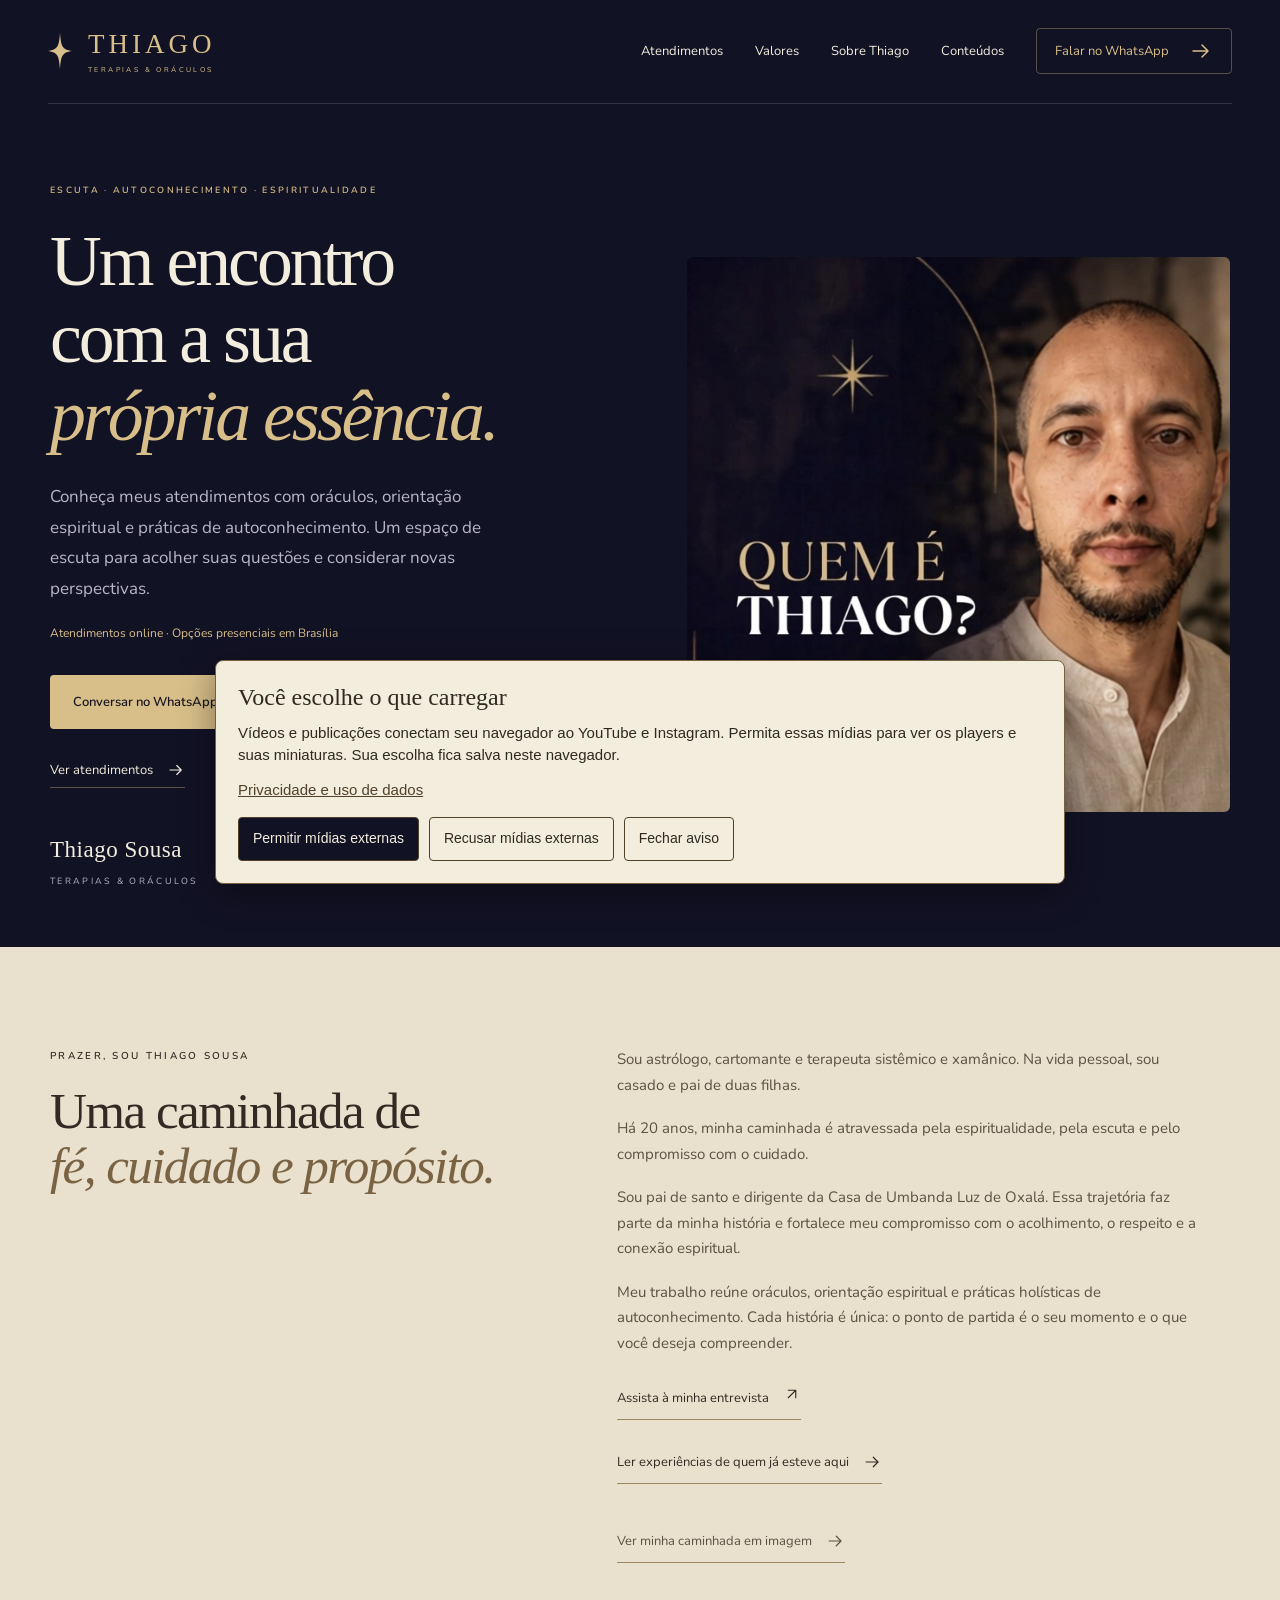
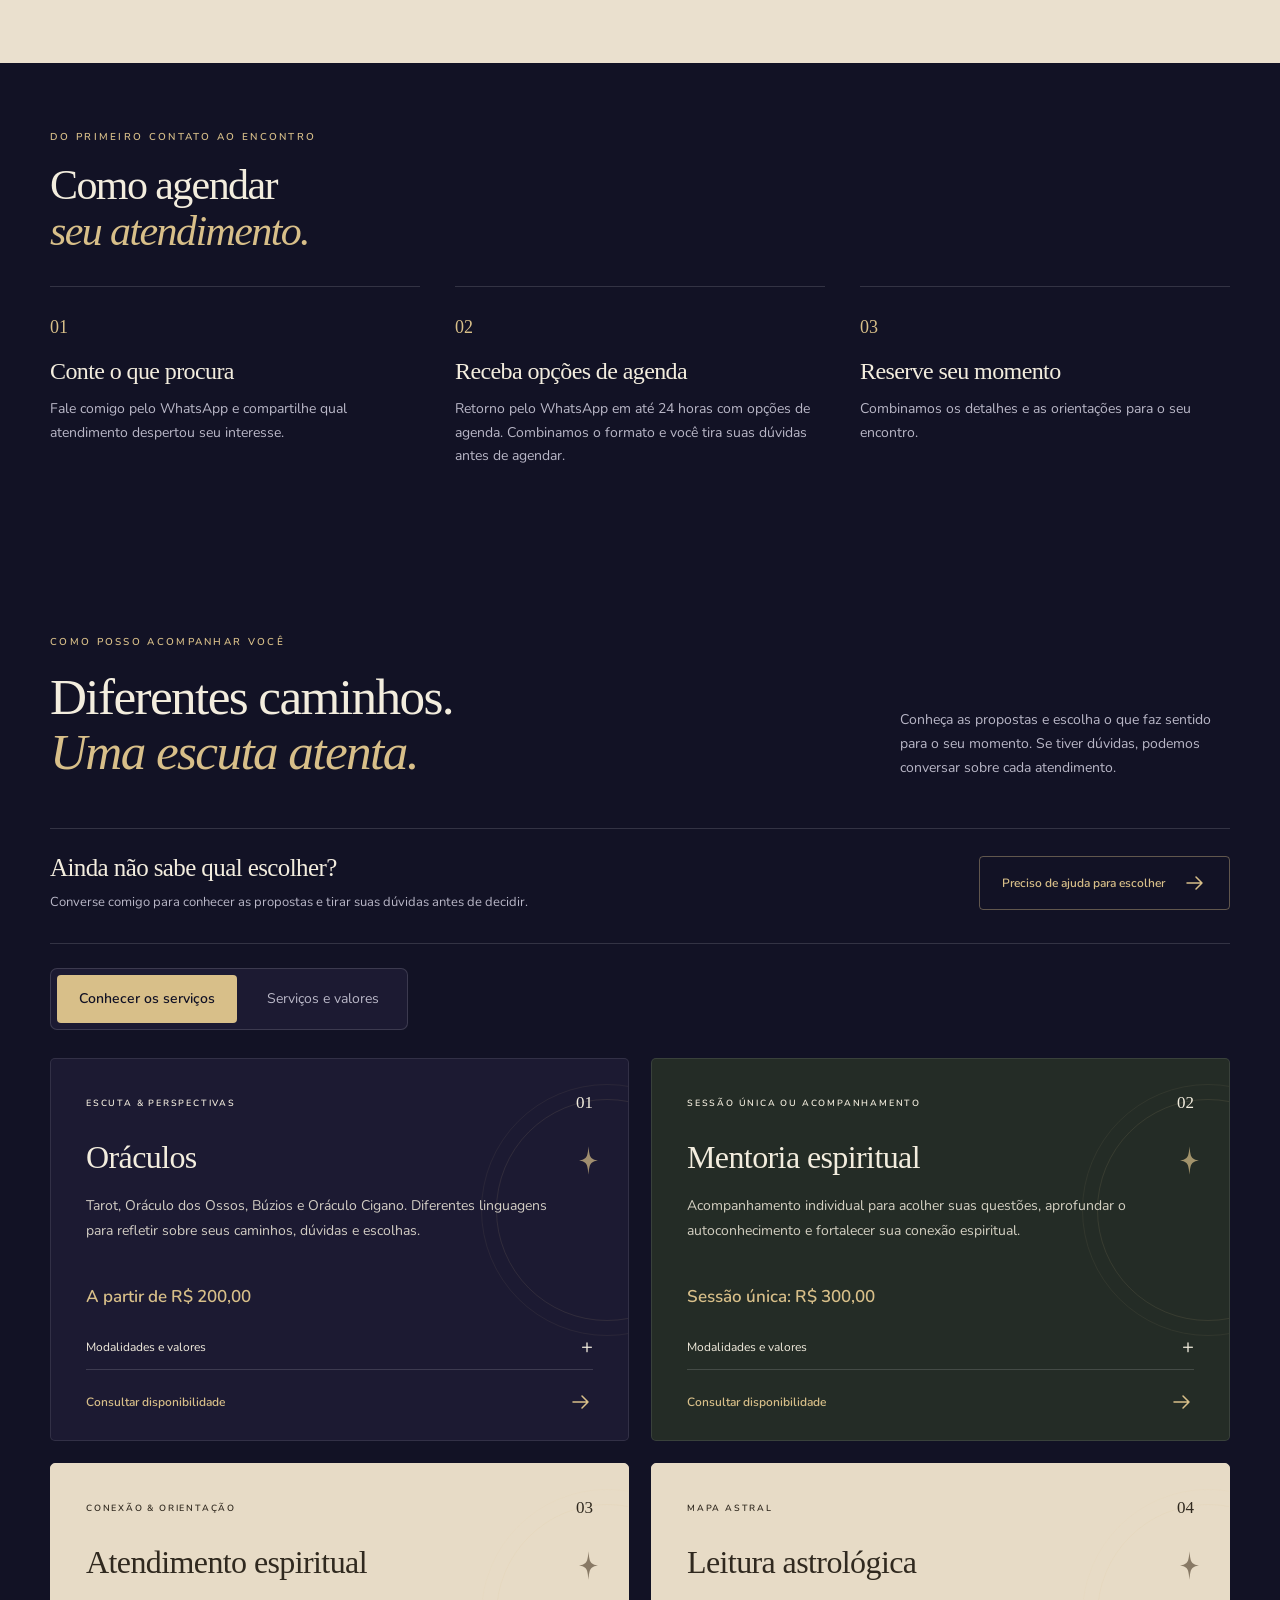
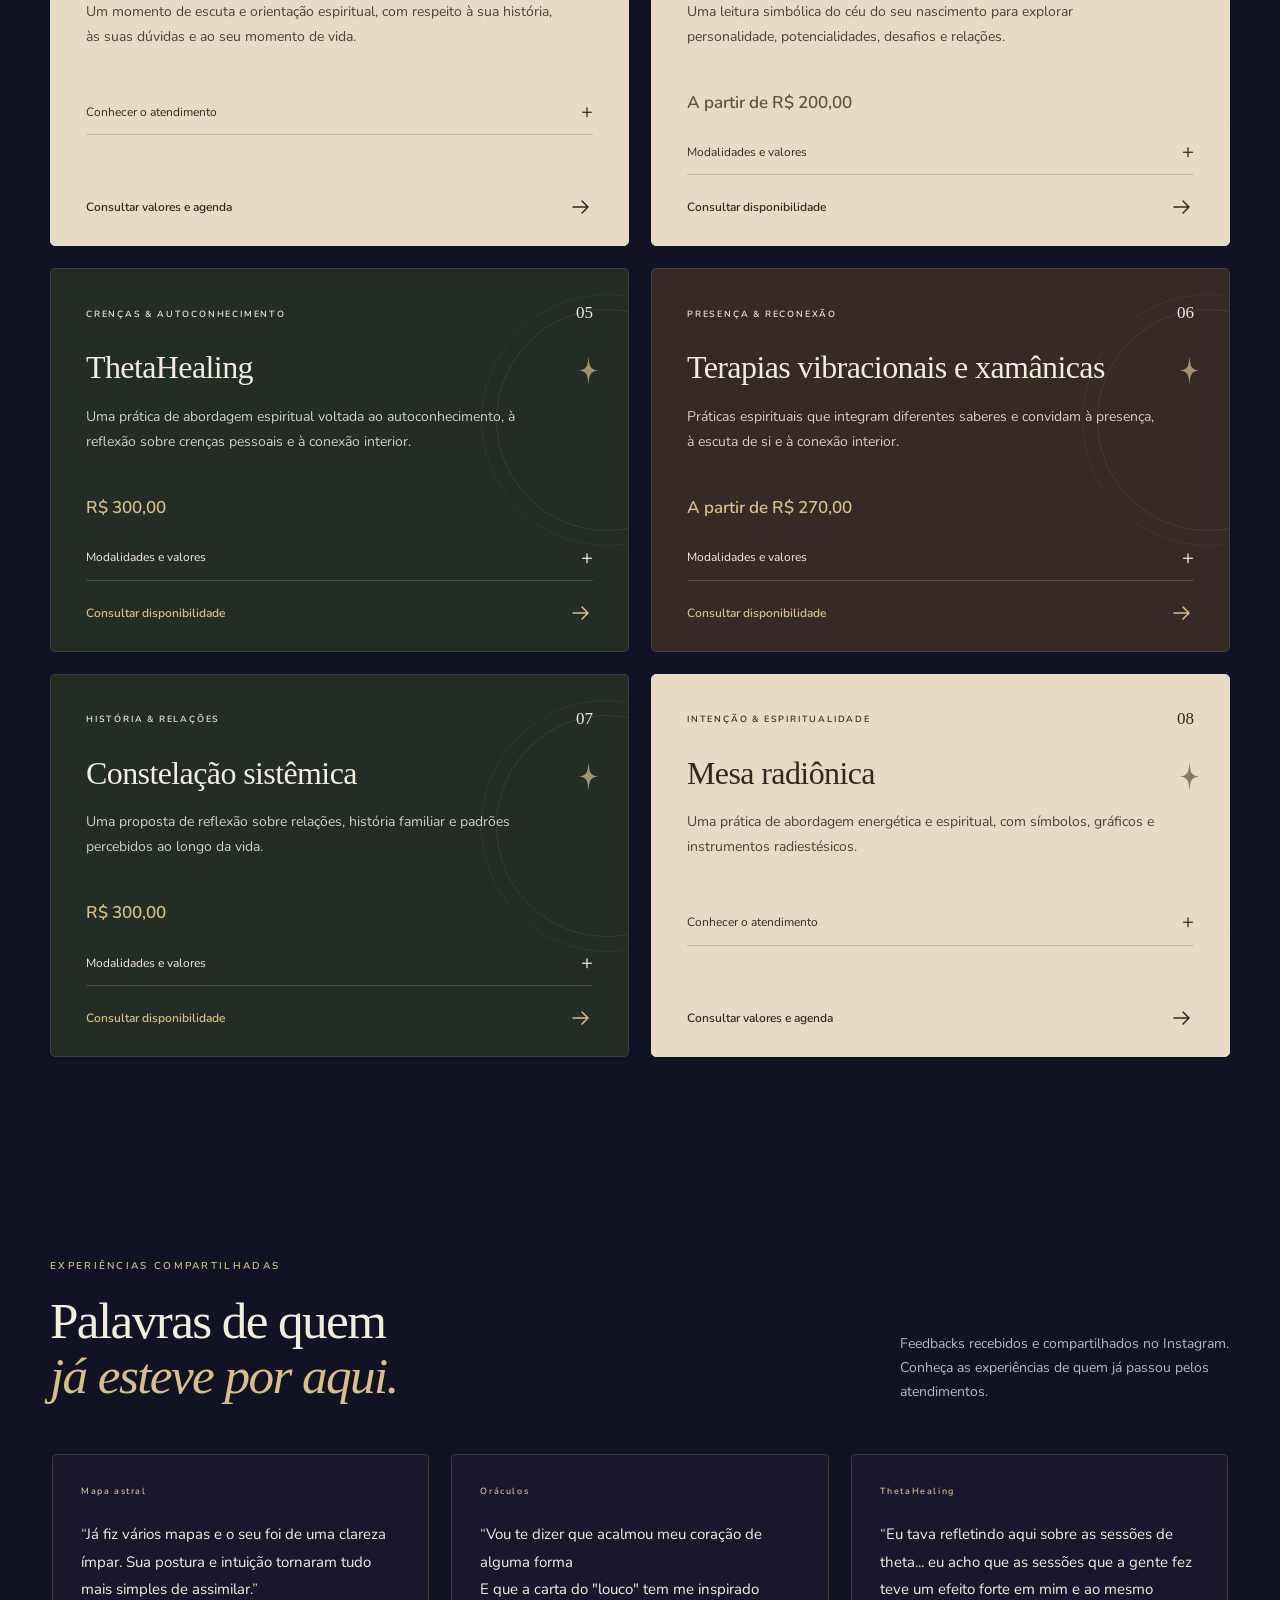
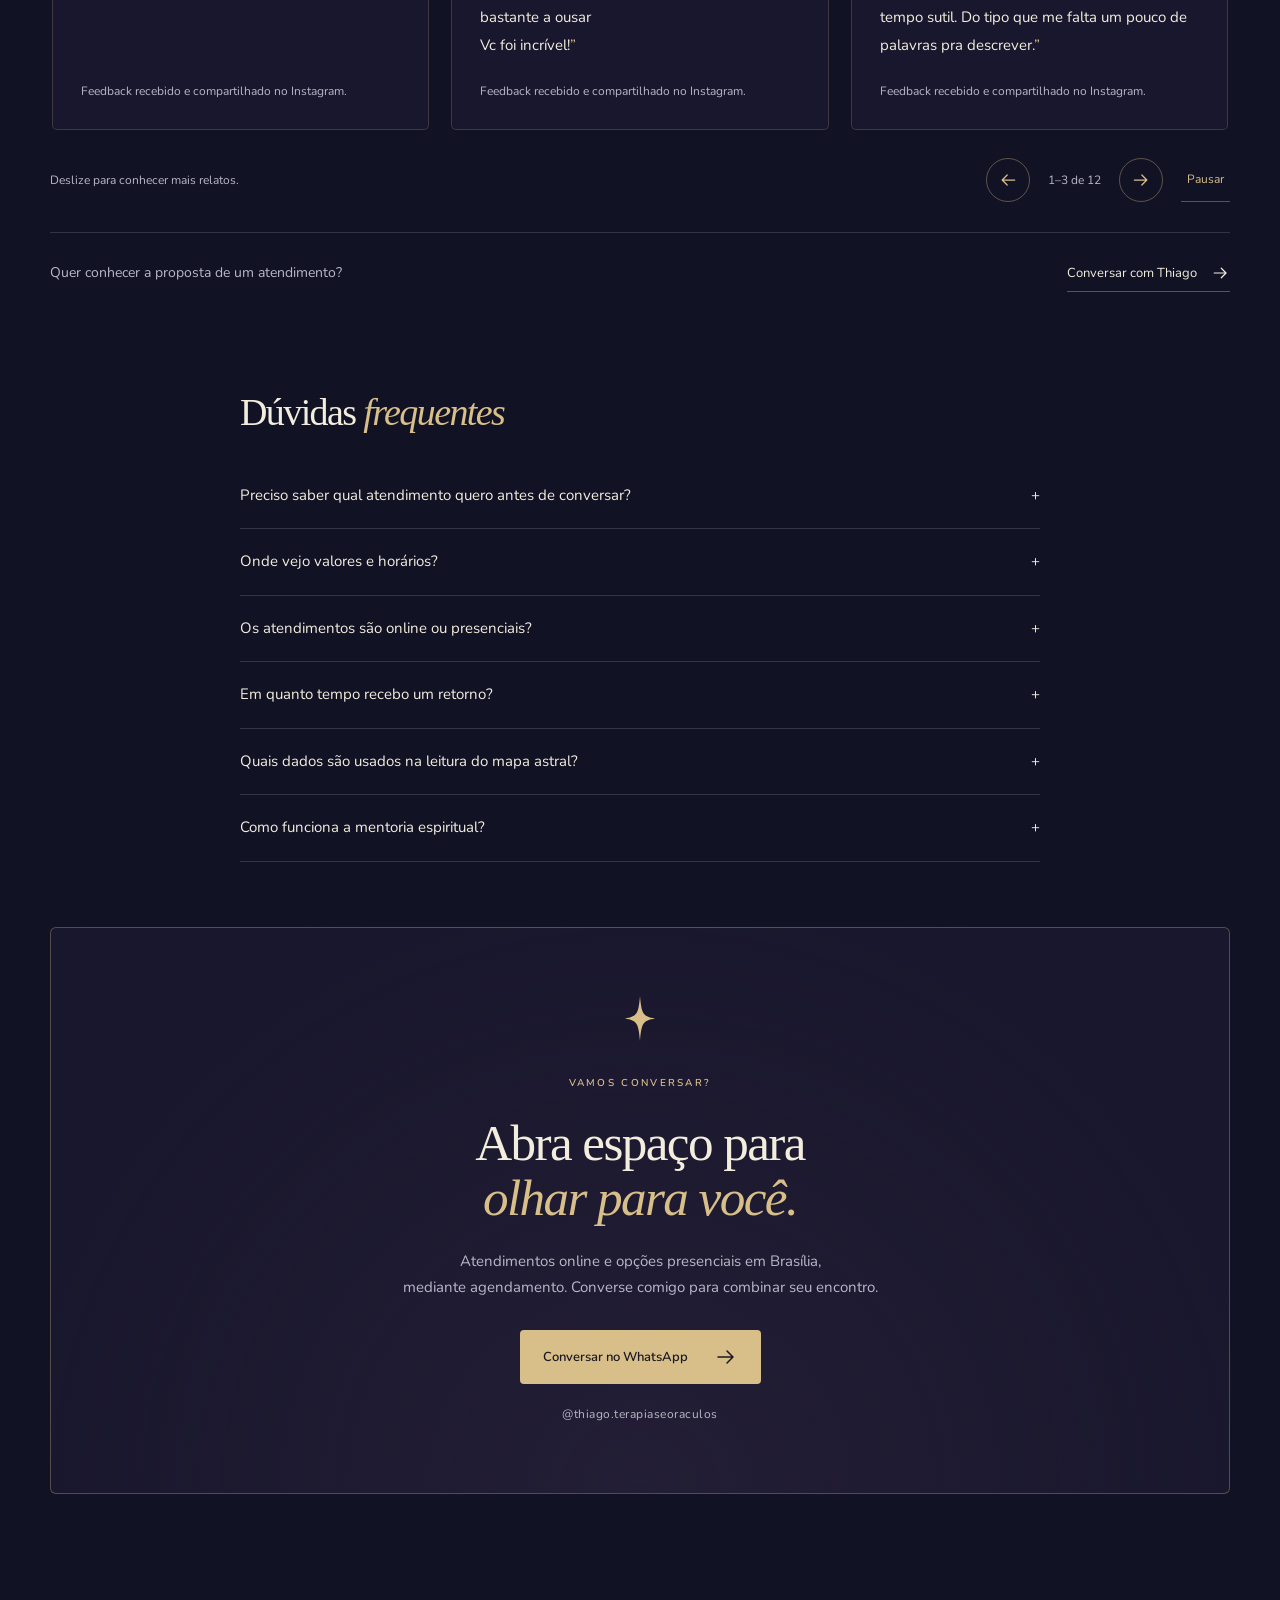
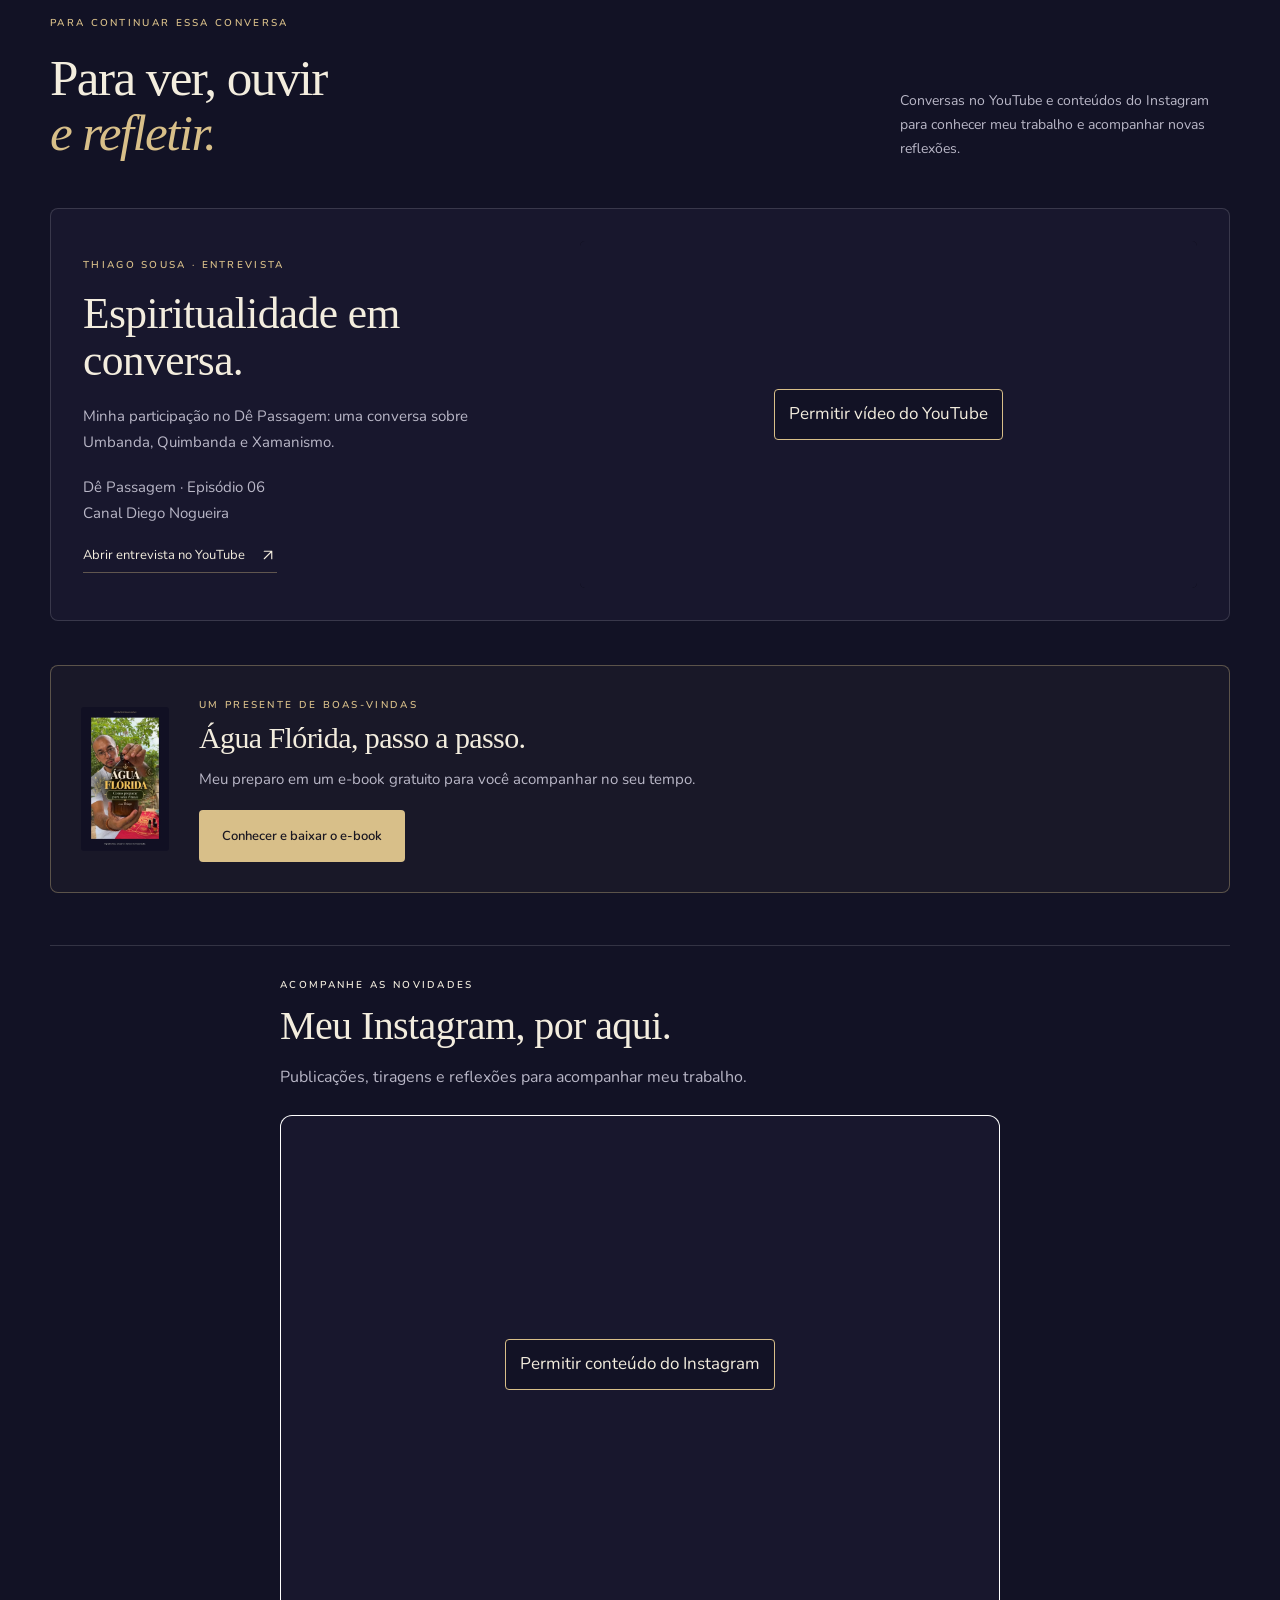
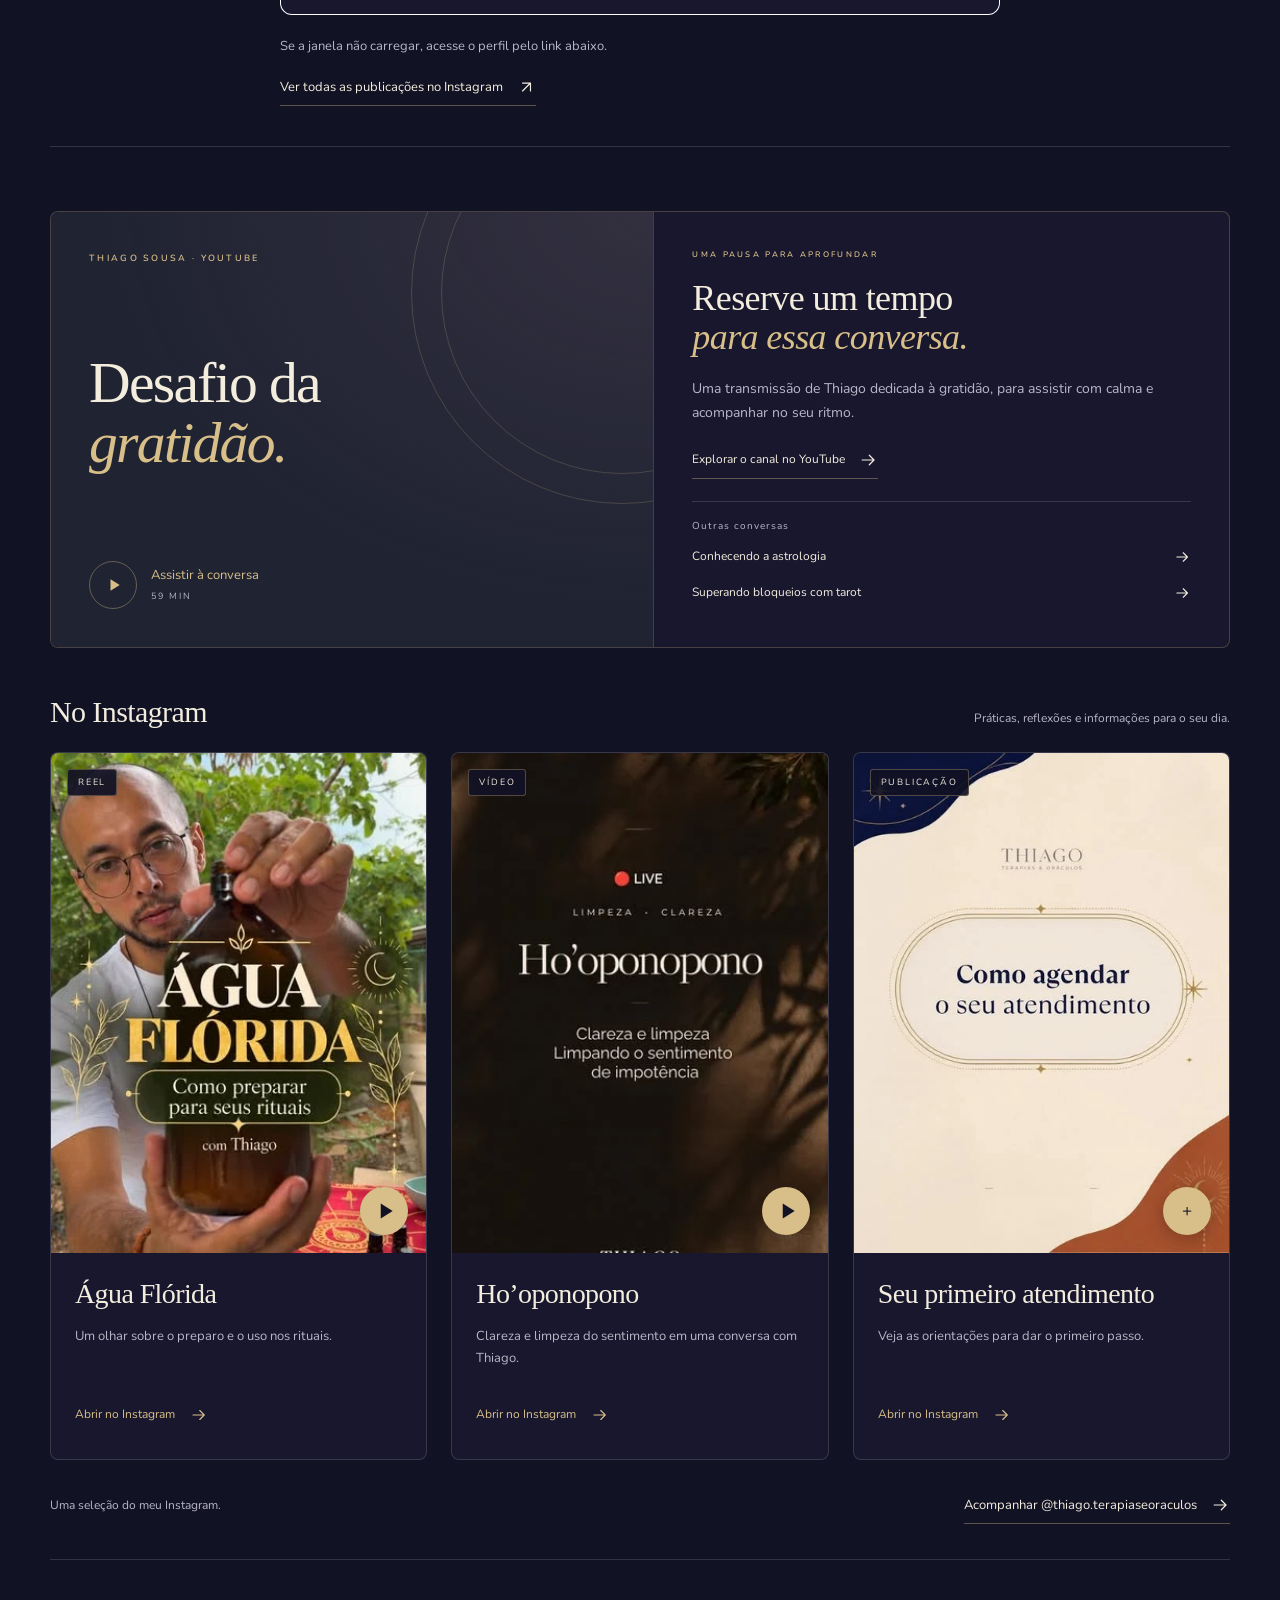
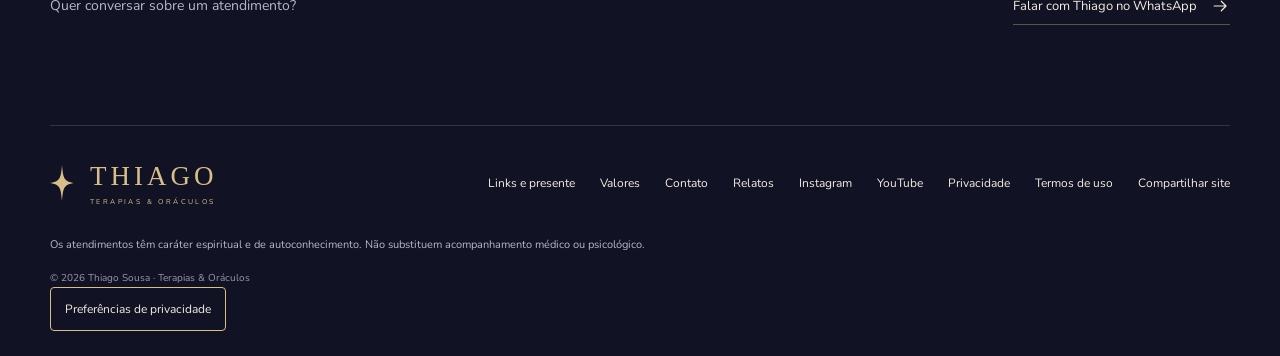
==== commit ffc3d8e9: "Aplica checklist de 19 itens com 404, favicons e preferências reais de privacidade" ====
--- a/index.html
+++ b/index.html
@@ -4,8 +4,8 @@
 <meta name="theme-color" content="#121225"><link rel="canonical" href="https://thiagoterapiaseoraculos.github.io/meus-servicos/">
 <meta property="og:type" content="website"><meta property="og:title" content="Thiago Sousa · Terapias & Oráculos"><meta property="og:description" content="Um espaço de escuta, autoconhecimento e conexão espiritual. Conheça os atendimentos e converse com Thiago."><meta property="og:locale" content="pt_BR"><meta property="og:url" content="https://thiagoterapiaseoraculos.github.io/meus-servicos/"><meta property="og:image" content="https://thiagoterapiaseoraculos.github.io/meus-servicos/assets/images/perfil/thiago-site-compartilhamento.jpg"><meta property="og:image:width" content="1200"><meta property="og:image:height" content="630"><meta property="og:image:type" content="image/jpeg"><meta property="og:image:alt" content="Thiago Sousa · Terapias & Oráculos. Escuta, autoconhecimento e espiritualidade.">
 <meta property="og:site_name" content="Thiago Sousa · Terapias & Oráculos"><meta name="twitter:card" content="summary_large_image"><meta name="twitter:title" content="Thiago Sousa · Terapias & Oráculos"><meta name="twitter:description" content="Conheça os atendimentos e converse com Thiago."><meta name="twitter:image" content="https://thiagoterapiaseoraculos.github.io/meus-servicos/assets/images/perfil/thiago-site-compartilhamento.jpg"><meta name="twitter:image:alt" content="Thiago Sousa · Terapias & Oráculos. Escuta, autoconhecimento e espiritualidade.">
-<link rel="icon" href="assets/images/marca/estrela.svg" type="image/svg+xml"><link rel="manifest" href="manifest.json"><link rel="stylesheet" href="assets/css/site.css?v=20261101-player-politicas"><script src="assets/js/site.js?v=20261101-player-politicas" defer></script>
-<script type="application/ld+json">{"@context": "https://schema.org", "@type": "Person", "name": "Thiago Sousa", "url": "https://thiagoterapiaseoraculos.github.io/meus-servicos/", "sameAs": ["https://www.instagram.com/thiago.terapiaseoraculos", "https://www.youtube.com/@thiagocaprino5149"]}</script></head>
+<link rel="icon" href="assets/images/marca/estrela.svg" type="image/svg+xml"><link rel="manifest" href="manifest.json"><link rel="stylesheet" href="assets/css/site.css?v=20261101-checklist19"><script src="assets/js/site.js?v=20261101-checklist19" defer></script>
+<script type="application/ld+json">{"@context": "https://schema.org", "@type": "Person", "name": "Thiago Sousa", "url": "https://thiagoterapiaseoraculos.github.io/meus-servicos/", "sameAs": ["https://www.instagram.com/thiago.terapiaseoraculos", "https://www.youtube.com/@thiagocaprino5149"]}</script><link rel="icon" type="image/png" sizes="32x32" href="assets/images/marca/favicon-32.png"><link rel="icon" type="image/png" sizes="16x16" href="assets/images/marca/favicon-16.png"><link rel="apple-touch-icon" sizes="180x180" href="assets/images/marca/apple-touch-icon.png"><link rel="stylesheet" href="assets/css/privacidade.css?v=20261101"><script src="assets/js/privacidade.js?v=20261101" defer></script></head>
 <body><a class="skip" href="#conteudo">Pular para o conteúdo</a><header class="site-header"><a class="wordmark" href="#inicio" aria-label="Thiago Terapias e Oráculos, início"><svg class="star" viewBox="0 0 40 60" aria-hidden="true"><path d="M20 0C18 24 16 27 0 30c16 3 18 6 20 30 2-24 4-27 20-30C24 27 22 24 20 0Z" fill="currentColor"/></svg><span>THIAGO<small>TERAPIAS & ORÁCULOS</small></span></a><nav aria-label="Navegação principal"><a href="#atendimentos">Atendimentos</a><a href="#valores" class="values-nav">Valores</a><a href="#sobre">Sobre Thiago</a><a href="#conteudos">Conteúdos</a><a href="https://wa.me/5561996540065?text=Ol%C3%A1%2C%20Thiago%21%20Gostaria%20de%20informa%C3%A7%C3%B5es%20sobre%20seus%20atendimentos%20e%20como%20agendar." class="nav-contact" target="_blank" rel="noopener noreferrer" aria-label="Conversar com Thiago no WhatsApp">Falar no WhatsApp <svg viewBox="0 0 24 24" aria-hidden="true"><path d="M4 12h15m-6-6 6 6-6 6"/></svg></a></nav></header>
 <main id="conteudo"><section class="hero wrap" id="inicio"><div class="hero-copy"><p class="eyebrow">ESCUTA · AUTOCONHECIMENTO · ESPIRITUALIDADE</p><h1>Um encontro<br>com a sua<br><em>própria essência.</em></h1><p class="hero-description">Conheça meus atendimentos com oráculos, orientação espiritual e práticas de autoconhecimento. Um espaço de escuta para acolher suas questões e considerar novas perspectivas.</p><p class="hero-availability">Atendimentos online · Opções presenciais em Brasília</p><div class="hero-actions"><a class="button primary" href="https://wa.me/5561996540065?text=Ol%C3%A1%2C%20Thiago%21%20Gostaria%20de%20informa%C3%A7%C3%B5es%20sobre%20seus%20atendimentos%20e%20como%20agendar." target="_blank" rel="noopener noreferrer">Conversar no WhatsApp <svg viewBox="0 0 24 24" aria-hidden="true"><path d="M4 12h15m-6-6 6 6-6 6"/></svg></a><a class="text-link" href="links/#presente">Meu e-book gratuito <span aria-hidden="true"><svg viewBox="0 0 24 24" aria-hidden="true"><path d="M7 17 17 7M7 7h10v10"/></svg></span></a><a class="text-link" href="#atendimentos">Ver atendimentos <svg viewBox="0 0 24 24" aria-hidden="true"><path d="M4 12h15m-6-6 6 6-6 6"/></svg></a></div><p class="signature">Thiago Sousa <span>Terapias & Oráculos</span></p></div><div class="hero-visual"><div class="portrait"><img src="assets/images/perfil/thiago-sousa-recortado.webp" alt="Thiago Sousa em sua apresentação, com camisa clara, ao lado do título Quem é Thiago?" width="628" height="642" fetchpriority="high"></div></div></section>
 <section class="about section" id="sobre"><div class="wrap about-inner"><div class="about-heading"><p class="eyebrow">PRAZER, SOU THIAGO SOUSA</p><h2>Uma caminhada de<br><em>fé, cuidado e propósito.</em></h2></div><div class="about-copy"><p>Sou astrólogo, cartomante e terapeuta sistêmico e xamânico. Na vida pessoal, sou casado e pai de duas filhas.</p><p>Há 20 anos, minha caminhada é atravessada pela espiritualidade, pela escuta e pelo compromisso com o cuidado.</p><p>Sou pai de santo e dirigente da Casa de Umbanda Luz de Oxalá. Essa trajetória faz parte da minha história e fortalece meu compromisso com o acolhimento, o respeito e a conexão espiritual.</p><p>Meu trabalho reúne oráculos, orientação espiritual e práticas holísticas de autoconhecimento. Cada história é única: o ponto de partida é o seu momento e o que você deseja compreender.</p><a class="text-link about-interview-link" href="#entrevista">Assista à minha entrevista <span aria-hidden="true"><svg viewBox="0 0 24 24" aria-hidden="true"><path d="M7 17 17 7M7 7h10v10"/></svg></span></a><a class="text-link" href="#relatos">Ler experiências de quem já esteve aqui <svg viewBox="0 0 24 24" aria-hidden="true"><path d="M4 12h15m-6-6 6 6-6 6"/></svg></a><div class="about-art-action"><button class="text-link about-art-link" type="button" data-art="assets/images/perfil/caminhada-espiritual.jpg" data-title="Uma caminhada de fé, cuidado e propósito" data-wide="false">Ver minha caminhada em imagem <svg viewBox="0 0 24 24" aria-hidden="true"><path d="M4 12h15m-6-6 6 6-6 6"/></svg></button></div></div></div></section>
@@ -16,7 +16,7 @@
 <section class="testimonials wrap section" id="relatos" aria-labelledby="relatos-title"><div class="section-heading"><div><p class="eyebrow">EXPERIÊNCIAS COMPARTILHADAS</p><h2 id="relatos-title">Palavras de quem<br><em>já esteve por aqui.</em></h2></div><p>Feedbacks recebidos e compartilhados no Instagram. Conheça as experiências de quem já passou pelos atendimentos.</p></div><div class="testimonial-carousel" role="region" aria-roledescription="carrossel" aria-label="Feedbacks recebidos"><div class="testimonial-track" id="feedback-track" tabindex="0" aria-label="Feedbacks. Deslize ou use as setas para navegar."><figure class="testimonial" data-source-page="31"><p class="eyebrow">Mapa astral</p><blockquote><p>Já fiz vários mapas e o seu foi de uma clareza ímpar. Sua postura e intuição tornaram tudo mais simples de assimilar.</p></blockquote><figcaption>Feedback recebido e compartilhado no Instagram.</figcaption></figure><figure class="testimonial" data-source-page="24"><p class="eyebrow">Oráculos</p><blockquote><p>Vou te dizer que acalmou meu coração de alguma forma<br>E que a carta do &quot;louco&quot; tem me inspirado bastante a ousar<br>Vc foi incrível!</p></blockquote><figcaption>Feedback recebido e compartilhado no Instagram.</figcaption></figure><figure class="testimonial" data-source-page="9"><p class="eyebrow">ThetaHealing</p><blockquote><p>Eu tava refletindo aqui sobre as sessões de theta... eu acho que as sessões que a gente fez teve um efeito forte em mim e ao mesmo tempo sutil. Do tipo que me falta um pouco de palavras pra descrever.</p></blockquote><figcaption>Feedback recebido e compartilhado no Instagram.</figcaption></figure><figure class="testimonial" data-source-page="46"><p class="eyebrow">Mapa astral</p><blockquote><p>Adorei a leitura do mapa: completa. Não deixa dúvidas, é paciente, trata as questões de forma leve e com clareza.</p></blockquote><figcaption>Feedback recebido e compartilhado no Instagram.</figcaption></figure><figure class="testimonial" data-source-page="66"><p class="eyebrow">Oráculos</p><blockquote><p>Gratidão por você ser essa pessoa iluminada que acolhe com muito carinho.</p></blockquote><figcaption>Feedback recebido e compartilhado no Instagram.</figcaption></figure><figure class="testimonial" data-source-page="40"><p class="eyebrow">Mapa astral</p><blockquote><p>Minha experiência foi ótima, adoro que tu explica casa por casa com as explicações dos significados dos planetas, dos zodíacos, carmas, darmas...</p></blockquote><figcaption>Feedback recebido e compartilhado no Instagram.</figcaption></figure><figure class="testimonial" data-source-page="35"><p class="eyebrow">Mapa astral</p><blockquote><p>Parabéns pelo seu trabalho incrível, pela sua sensibilidade, pela sua leitura detalhada, cuidadosa e extremamente perspicaz do mapa! E ainda por toda a disponibilidade pra tirar todas as dúvidas durante e depois!</p></blockquote><figcaption>Feedback recebido e compartilhado no Instagram.</figcaption></figure><figure class="testimonial" data-source-page="44"><p class="eyebrow">Mapa astral e ThetaHealing</p><blockquote><p>Gratidão pela fantástica leitura do meu mapa e da sessão de theta healing.</p></blockquote><figcaption>Feedback recebido e compartilhado no Instagram.</figcaption></figure><figure class="testimonial" data-source-page="48"><p class="eyebrow">Mapa astral</p><blockquote><p>Gente, fiz meu mapa astral com o Thiago, foi muito maravilhoso, pude ver questões de minha vida que já sabia e foram reforçadas para poder olhar pra elas, e descobri muitas outras.</p></blockquote><figcaption>Feedback recebido e compartilhado no Instagram.</figcaption></figure><figure class="testimonial" data-source-page="49"><p class="eyebrow">Mapa astral</p><blockquote><p>Foi lindo! Fiquei muito muito muito esclarecida, feliz e surpresa. Muito obrigadaaaa</p></blockquote><figcaption>Feedback recebido e compartilhado no Instagram.</figcaption></figure><figure class="testimonial" data-source-page="59"><p class="eyebrow">Oráculos</p><blockquote><p>O atendimento foi excelente. O jogo foi bem preciso em algumas partes, me disse muita coisa que eu já sentia antes.</p></blockquote><figcaption>Feedback recebido e compartilhado no Instagram.</figcaption></figure><figure class="testimonial" data-source-page="64"><p class="eyebrow">Mapa astral e Tarot</p><blockquote><p>Ele é muito competente no que faz, sério e acolhedor. Depois ainda tive outras experiências maravilhosas e muito assertivas com o jogo das cartas de tarô.</p></blockquote><figcaption>Feedback recebido e compartilhado no Instagram.</figcaption></figure></div><div class="feedback-controls" hidden><p class="feedback-hint">Deslize para conhecer mais relatos.</p><div class="feedback-navigation"><button id="feedback-prev" type="button" class="feedback-arrow" aria-label="Feedback anterior" aria-controls="feedback-track"><svg viewBox="0 0 24 24" aria-hidden="true"><path d="M20 12H5m6-6-6 6 6 6"/></svg></button><span id="feedback-position" class="feedback-position" aria-live="off">1 de 12</span><button id="feedback-next" type="button" class="feedback-arrow" aria-label="Próximo feedback" aria-controls="feedback-track"><svg viewBox="0 0 24 24" aria-hidden="true"><path d="M4 12h15m-6-6 6 6-6 6"/></svg></button><button id="feedback-play" type="button" class="feedback-play" aria-label="Pausar alternância automática dos feedbacks">Pausar</button></div></div></div><div class="testimonials-contact"><p>Quer conhecer a proposta de um atendimento?</p><a class="text-link" href="https://wa.me/5561996540065?text=Ol%C3%A1%2C%20Thiago%21%20Li%20os%20relatos%20no%20site%20e%20gostaria%20de%20conhecer%20seus%20atendimentos." target="_blank" rel="noopener noreferrer">Conversar com Thiago <svg viewBox="0 0 24 24" aria-hidden="true"><path d="M4 12h15m-6-6 6 6-6 6"/></svg></a></div></section>
 <section class="faq wrap section" id="duvidas"><h2>Dúvidas <em>frequentes</em></h2><details><summary>Preciso saber qual atendimento quero antes de conversar?<span aria-hidden="true">+</span></summary><p>Você pode entrar em contato mesmo sem ter escolhido. Conte o que procura e tire suas dúvidas sobre as propostas antes de decidir pelo agendamento.</p></details><details><summary>Onde vejo valores e horários?<span aria-hidden="true">+</span></summary><p>Você encontra a lista completa na aba Serviços e valores, além dos detalhes de cada atendimento. Para horários disponíveis, condições de pagamento ou serviços com valor sob consulta, converse comigo pelo WhatsApp antes de agendar.</p></details><details><summary>Os atendimentos são online ou presenciais?<span aria-hidden="true">+</span></summary><p>Há opções online e alguns atendimentos presenciais em Brasília, mediante agendamento. Consulte as modalidades de cada serviço e confirme a disponibilidade e o local pelo WhatsApp.</p></details><details><summary>Em quanto tempo recebo um retorno?<span aria-hidden="true">+</span></summary><p>O retorno pelo WhatsApp é em até 24 horas, com opções de agenda. Informe seu nome e qual serviço despertou seu interesse para continuarmos a conversa.</p></details><details><summary>Quais dados são usados na leitura do mapa astral?<span aria-hidden="true">+</span></summary><p>A leitura considera sua data, horário e cidade de nascimento. Se você não souber o horário, converse comigo antes de agendar para entender as possibilidades e os limites da leitura.</p></details><details><summary>Como funciona a mentoria espiritual?<span aria-hidden="true">+</span></summary><p>Você pode escolher uma sessão única experimental ou um acompanhamento individual em quatro sessões. As ferramentas são integradas de acordo com seu momento, suas necessidades e a proposta combinada para os encontros.</p></details></section>
 <section class="contact wrap" id="contato"><svg class="star" viewBox="0 0 40 60" aria-hidden="true"><path d="M20 0C18 24 16 27 0 30c16 3 18 6 20 30 2-24 4-27 20-30C24 27 22 24 20 0Z" fill="currentColor"/></svg><p class="eyebrow">VAMOS CONVERSAR?</p><h2>Abra espaço para<br><em>olhar para você.</em></h2><p>Atendimentos online e opções presenciais em Brasília,<br>mediante agendamento. Converse comigo para combinar seu encontro.</p><a class="button primary" href="https://wa.me/5561996540065?text=Ol%C3%A1%2C%20Thiago%21%20Gostaria%20de%20informa%C3%A7%C3%B5es%20sobre%20seus%20atendimentos." target="_blank" rel="noopener noreferrer">Conversar no WhatsApp <svg viewBox="0 0 24 24" aria-hidden="true"><path d="M4 12h15m-6-6 6 6-6 6"/></svg></a><a class="instagram" href="https://www.instagram.com/thiago.terapiaseoraculos/" target="_blank" rel="noopener noreferrer">@thiago.terapiaseoraculos</a></section>
-<section class="social-section wrap section" id="conteudos" aria-labelledby="social-title"><div class="section-heading"><div><p class="eyebrow">PARA CONTINUAR ESSA CONVERSA</p><h2 id="social-title">Para ver, ouvir<br><em>e refletir.</em></h2></div><p>Conversas no YouTube e conteúdos do Instagram para conhecer meu trabalho e acompanhar novas reflexões.</p></div><article class="interview-feature" id="entrevista" aria-labelledby="interview-title"><div class="interview-copy"><p class="eyebrow">THIAGO SOUSA · ENTREVISTA</p><h3 id="interview-title">Espiritualidade em conversa.</h3><p>Minha participação no Dê Passagem: uma conversa sobre Umbanda, Quimbanda e Xamanismo.</p><p class="interview-credit">Dê Passagem · Episódio 06<br>Canal Diego Nogueira</p><a class="text-link" href="https://www.youtube.com/watch?v=ESNDiNj9XvI" target="_blank" rel="noopener noreferrer">Abrir entrevista no YouTube <svg viewBox="0 0 24 24" aria-hidden="true"><path d="M7 17 17 7M7 7h10v10"/></svg></a></div><div class="interview-media"><div class="interview-screen"><iframe src="https://www.youtube-nocookie.com/embed/ESNDiNj9XvI?rel=0" title="Dê Passagem EP.06 — entrevista com Thiago Sousa" width="560" height="315" loading="lazy" allow="accelerometer; clipboard-write; encrypted-media; gyroscope; picture-in-picture; web-share" referrerpolicy="strict-origin-when-cross-origin" allowfullscreen></iframe></div></div></article>
-<aside class="ebook-invitation" aria-labelledby="ebook-invitation-title"><img src="assets/images/conteudos/agua-florida-manual.webp" alt="Capa do e-book Água Flórida" width="88" height="144" loading="lazy" decoding="async"><div><p class="eyebrow">UM PRESENTE DE BOAS-VINDAS</p><h3 id="ebook-invitation-title">Água Flórida, passo a passo.</h3><p>Meu preparo em um e-book gratuito para você acompanhar no seu tempo.</p><a class="button primary" href="links/#presente">Conhecer e baixar o e-book</a></div></aside><section class="instagram-profile-feed" aria-labelledby="instagram-feed-title"><div class="instagram-feed-heading"><p class="eyebrow">ACOMPANHE AS NOVIDADES</p><h3 id="instagram-feed-title">Meu Instagram, por aqui.</h3><p>Publicações, tiragens e reflexões para acompanhar meu trabalho.</p></div><div class="instagram-profile-window"><iframe src="https://www.instagram.com/thiago.terapiaseoraculos/embed/" title="Publicações recentes de Thiago Sousa no Instagram" loading="lazy" width="720" height="720" referrerpolicy="strict-origin-when-cross-origin"></iframe></div><div class="instagram-feed-bottom"><p>Se a janela não carregar, acesse o perfil pelo link abaixo.</p><a class="text-link" href="https://www.instagram.com/thiago.terapiaseoraculos/" target="_blank" rel="noopener noreferrer">Ver todas as publicações no Instagram <svg viewBox="0 0 24 24" aria-hidden="true"><path d="M7 17 17 7M7 7h10v10"/></svg></a></div></section><article class="youtube-feature" aria-labelledby="youtube-feature-title"><button type="button" class="youtube-cover" data-youtube="f5kj5no6g2g" data-title="Desafio da gratidão" aria-label="Assistir: Desafio da gratidão no YouTube" aria-haspopup="dialog"><span class="eyebrow">THIAGO SOUSA · YOUTUBE</span><span class="youtube-poster-title">Desafio da<br><em>gratidão.</em></span><span class="youtube-play"><svg viewBox="0 0 24 24" aria-hidden="true"><path d="m9 5 11 7-11 7Z"/></svg><span>Assistir à conversa <small>59 MIN</small></span></span></button><div class="youtube-copy"><p class="eyebrow">UMA PAUSA PARA APROFUNDAR</p><h3 id="youtube-feature-title">Reserve um tempo<br><em>para essa conversa.</em></h3><p>Uma transmissão de Thiago dedicada à gratidão, para assistir com calma e acompanhar no seu ritmo.</p><a class="text-link" href="https://www.youtube.com/@thiagocaprino5149" target="_blank" rel="noopener noreferrer">Explorar o canal no YouTube <svg viewBox="0 0 24 24" aria-hidden="true"><path d="M4 12h15m-6-6 6 6-6 6"/></svg></a><div class="youtube-more"><span>Outras conversas</span><a href="https://www.youtube.com/watch?v=M486wiv3Q28" target="_blank" rel="noopener noreferrer">Conhecendo a astrologia <svg viewBox="0 0 24 24" aria-hidden="true"><path d="M4 12h15m-6-6 6 6-6 6"/></svg></a><a href="https://www.youtube.com/watch?v=R0SFAPJ39nE" target="_blank" rel="noopener noreferrer">Superando bloqueios com tarot <svg viewBox="0 0 24 24" aria-hidden="true"><path d="M4 12h15m-6-6 6 6-6 6"/></svg></a></div></div></article><div class="social-subheading"><h3>No Instagram</h3><span>Práticas, reflexões e informações para o seu dia.</span></div><div class="social-grid"><article class="social-card"><button type="button" class="social-cover" data-instagram="https://www.instagram.com/thiago.terapiaseoraculos/reel/Dez1kHcpO6o/" data-title="Água Flórida" aria-label="Assistir aqui: Água Flórida" aria-haspopup="dialog"><img src="assets/images/conteudos/agua-florida.webp" alt="Capa de Água Flórida, publicação de Thiago Sousa" width="640" height="853" loading="lazy" decoding="async"><span class="social-type">REEL</span><span class="social-play" aria-hidden="true"><svg viewBox="0 0 24 24"><path d="m9 5 11 7-11 7Z"/></svg></span></button><div class="social-copy"><h3>Água Flórida</h3><p>Um olhar sobre o preparo e o uso nos rituais.</p><a href="https://www.instagram.com/thiago.terapiaseoraculos/reel/Dez1kHcpO6o/" target="_blank" rel="noopener noreferrer">Abrir no Instagram <svg viewBox="0 0 24 24" aria-hidden="true"><path d="M4 12h15m-6-6 6 6-6 6"/></svg></a></div></article><article class="social-card"><button type="button" class="social-cover" data-instagram="https://www.instagram.com/thiago.terapiaseoraculos/reel/Ddd2f3ViSuT/" data-title="Ho’oponopono" aria-label="Assistir aqui: Ho’oponopono" aria-haspopup="dialog"><img src="assets/images/conteudos/hooponopono.webp" alt="Capa de Ho’oponopono, publicação de Thiago Sousa" width="640" height="853" loading="lazy" decoding="async"><span class="social-type">VÍDEO</span><span class="social-play" aria-hidden="true"><svg viewBox="0 0 24 24"><path d="m9 5 11 7-11 7Z"/></svg></span></button><div class="social-copy"><h3>Ho’oponopono</h3><p>Clareza e limpeza do sentimento em uma conversa com Thiago.</p><a href="https://www.instagram.com/thiago.terapiaseoraculos/reel/Ddd2f3ViSuT/" target="_blank" rel="noopener noreferrer">Abrir no Instagram <svg viewBox="0 0 24 24" aria-hidden="true"><path d="M4 12h15m-6-6 6 6-6 6"/></svg></a></div></article><article class="social-card"><button type="button" class="social-cover" data-instagram="https://www.instagram.com/thiago.terapiaseoraculos/p/DehTt9tFkTn/" data-title="Seu primeiro atendimento" aria-label="Ver publicação aqui: Seu primeiro atendimento" aria-haspopup="dialog"><img src="assets/images/conteudos/como-agendar.webp" alt="Capa de Seu primeiro atendimento, publicação de Thiago Sousa" width="640" height="853" loading="lazy" decoding="async"><span class="social-type">PUBLICAÇÃO</span><span class="social-play" aria-hidden="true">+</span></button><div class="social-copy"><h3>Seu primeiro atendimento</h3><p>Veja as orientações para dar o primeiro passo.</p><a href="https://www.instagram.com/thiago.terapiaseoraculos/p/DehTt9tFkTn/" target="_blank" rel="noopener noreferrer">Abrir no Instagram <svg viewBox="0 0 24 24" aria-hidden="true"><path d="M4 12h15m-6-6 6 6-6 6"/></svg></a></div></article></div><div class="social-bottom"><span>Uma seleção do meu Instagram.</span><a class="text-link" href="https://www.instagram.com/thiago.terapiaseoraculos/" target="_blank" rel="noopener noreferrer">Acompanhar @thiago.terapiaseoraculos <svg viewBox="0 0 24 24" aria-hidden="true"><path d="M4 12h15m-6-6 6 6-6 6"/></svg></a></div><div class="content-contact"><p>Quer conversar sobre um atendimento?</p><a class="text-link" href="https://wa.me/5561996540065?text=Ol%C3%A1%2C%20Thiago%21%20Gostaria%20de%20informa%C3%A7%C3%B5es%20sobre%20seus%20atendimentos%20e%20como%20agendar." target="_blank" rel="noopener noreferrer">Falar com Thiago no WhatsApp <svg viewBox="0 0 24 24" aria-hidden="true"><path d="M4 12h15m-6-6 6 6-6 6"/></svg></a></div></section></main>
-<footer class="site-footer wrap"><div class="footer-top"><a class="wordmark" href="#inicio"><svg class="star" viewBox="0 0 40 60" aria-hidden="true"><path d="M20 0C18 24 16 27 0 30c16 3 18 6 20 30 2-24 4-27 20-30C24 27 22 24 20 0Z" fill="currentColor"/></svg><span>THIAGO<small>TERAPIAS & ORÁCULOS</small></span></a><div><a href="links/">Links e presente</a><a href="#valores">Valores</a><a href="#contato">Contato</a><a href="#relatos">Relatos</a><a href="https://www.instagram.com/thiago.terapiaseoraculos/" target="_blank" rel="noopener noreferrer">Instagram</a><a href="https://www.youtube.com/@thiagocaprino5149" target="_blank" rel="noopener noreferrer">YouTube</a><a href="informacoes/#privacidade">Privacidade</a><a href="informacoes/#termos">Termos de uso</a><button id="share" type="button">Compartilhar site</button></div></div><p class="note">Os atendimentos têm caráter espiritual e de autoconhecimento. Não substituem acompanhamento médico ou psicológico.</p><p class="copyright">© <span id="year">2026</span> Thiago Sousa · Terapias & Oráculos</p></footer><p class="share-status" role="status" id="share-status"></p>
+<section class="social-section wrap section" id="conteudos" aria-labelledby="social-title"><div class="section-heading"><div><p class="eyebrow">PARA CONTINUAR ESSA CONVERSA</p><h2 id="social-title">Para ver, ouvir<br><em>e refletir.</em></h2></div><p>Conversas no YouTube e conteúdos do Instagram para conhecer meu trabalho e acompanhar novas reflexões.</p></div><article class="interview-feature" id="entrevista" aria-labelledby="interview-title"><div class="interview-copy"><p class="eyebrow">THIAGO SOUSA · ENTREVISTA</p><h3 id="interview-title">Espiritualidade em conversa.</h3><p>Minha participação no Dê Passagem: uma conversa sobre Umbanda, Quimbanda e Xamanismo.</p><p class="interview-credit">Dê Passagem · Episódio 06<br>Canal Diego Nogueira</p><a class="text-link" href="https://www.youtube.com/watch?v=ESNDiNj9XvI" target="_blank" rel="noopener noreferrer">Abrir entrevista no YouTube <svg viewBox="0 0 24 24" aria-hidden="true"><path d="M7 17 17 7M7 7h10v10"/></svg></a></div><div class="interview-media"><div class="interview-screen"><iframe class="media-blocked" data-media-src="https://www.youtube-nocookie.com/embed/ESNDiNj9XvI?rel=0" title="Dê Passagem EP.06 — entrevista com Thiago Sousa" width="560" height="315" loading="lazy" allow="accelerometer; clipboard-write; encrypted-media; gyroscope; picture-in-picture; web-share" referrerpolicy="strict-origin-when-cross-origin" allowfullscreen></iframe></div></div></article>
+<aside class="ebook-invitation" aria-labelledby="ebook-invitation-title"><img src="assets/images/conteudos/agua-florida-manual.webp" alt="Capa do e-book Água Flórida" width="88" height="144" loading="lazy" decoding="async"><div><p class="eyebrow">UM PRESENTE DE BOAS-VINDAS</p><h3 id="ebook-invitation-title">Água Flórida, passo a passo.</h3><p>Meu preparo em um e-book gratuito para você acompanhar no seu tempo.</p><a class="button primary" href="links/#presente">Conhecer e baixar o e-book</a></div></aside><section class="instagram-profile-feed" aria-labelledby="instagram-feed-title"><div class="instagram-feed-heading"><p class="eyebrow">ACOMPANHE AS NOVIDADES</p><h3 id="instagram-feed-title">Meu Instagram, por aqui.</h3><p>Publicações, tiragens e reflexões para acompanhar meu trabalho.</p></div><div class="instagram-profile-window"><iframe class="media-blocked" data-media-src="https://www.instagram.com/thiago.terapiaseoraculos/embed/" title="Publicações recentes de Thiago Sousa no Instagram" loading="lazy" width="720" height="720" referrerpolicy="strict-origin-when-cross-origin"></iframe></div><div class="instagram-feed-bottom"><p>Se a janela não carregar, acesse o perfil pelo link abaixo.</p><a class="text-link" href="https://www.instagram.com/thiago.terapiaseoraculos/" target="_blank" rel="noopener noreferrer">Ver todas as publicações no Instagram <svg viewBox="0 0 24 24" aria-hidden="true"><path d="M7 17 17 7M7 7h10v10"/></svg></a></div></section><article class="youtube-feature" aria-labelledby="youtube-feature-title"><button type="button" class="youtube-cover" data-youtube="f5kj5no6g2g" data-title="Desafio da gratidão" aria-label="Assistir: Desafio da gratidão no YouTube" aria-haspopup="dialog"><span class="eyebrow">THIAGO SOUSA · YOUTUBE</span><span class="youtube-poster-title">Desafio da<br><em>gratidão.</em></span><span class="youtube-play"><svg viewBox="0 0 24 24" aria-hidden="true"><path d="m9 5 11 7-11 7Z"/></svg><span>Assistir à conversa <small>59 MIN</small></span></span></button><div class="youtube-copy"><p class="eyebrow">UMA PAUSA PARA APROFUNDAR</p><h3 id="youtube-feature-title">Reserve um tempo<br><em>para essa conversa.</em></h3><p>Uma transmissão de Thiago dedicada à gratidão, para assistir com calma e acompanhar no seu ritmo.</p><a class="text-link" href="https://www.youtube.com/@thiagocaprino5149" target="_blank" rel="noopener noreferrer">Explorar o canal no YouTube <svg viewBox="0 0 24 24" aria-hidden="true"><path d="M4 12h15m-6-6 6 6-6 6"/></svg></a><div class="youtube-more"><span>Outras conversas</span><a href="https://www.youtube.com/watch?v=M486wiv3Q28" target="_blank" rel="noopener noreferrer">Conhecendo a astrologia <svg viewBox="0 0 24 24" aria-hidden="true"><path d="M4 12h15m-6-6 6 6-6 6"/></svg></a><a href="https://www.youtube.com/watch?v=R0SFAPJ39nE" target="_blank" rel="noopener noreferrer">Superando bloqueios com tarot <svg viewBox="0 0 24 24" aria-hidden="true"><path d="M4 12h15m-6-6 6 6-6 6"/></svg></a></div></div></article><div class="social-subheading"><h3>No Instagram</h3><span>Práticas, reflexões e informações para o seu dia.</span></div><div class="social-grid"><article class="social-card"><button type="button" class="social-cover" data-instagram="https://www.instagram.com/thiago.terapiaseoraculos/reel/Dez1kHcpO6o/" data-title="Água Flórida" aria-label="Assistir aqui: Água Flórida" aria-haspopup="dialog"><img src="assets/images/conteudos/agua-florida.webp" alt="Capa de Água Flórida, publicação de Thiago Sousa" width="640" height="853" loading="lazy" decoding="async"><span class="social-type">REEL</span><span class="social-play" aria-hidden="true"><svg viewBox="0 0 24 24"><path d="m9 5 11 7-11 7Z"/></svg></span></button><div class="social-copy"><h3>Água Flórida</h3><p>Um olhar sobre o preparo e o uso nos rituais.</p><a href="https://www.instagram.com/thiago.terapiaseoraculos/reel/Dez1kHcpO6o/" target="_blank" rel="noopener noreferrer">Abrir no Instagram <svg viewBox="0 0 24 24" aria-hidden="true"><path d="M4 12h15m-6-6 6 6-6 6"/></svg></a></div></article><article class="social-card"><button type="button" class="social-cover" data-instagram="https://www.instagram.com/thiago.terapiaseoraculos/reel/Ddd2f3ViSuT/" data-title="Ho’oponopono" aria-label="Assistir aqui: Ho’oponopono" aria-haspopup="dialog"><img src="assets/images/conteudos/hooponopono.webp" alt="Capa de Ho’oponopono, publicação de Thiago Sousa" width="640" height="853" loading="lazy" decoding="async"><span class="social-type">VÍDEO</span><span class="social-play" aria-hidden="true"><svg viewBox="0 0 24 24"><path d="m9 5 11 7-11 7Z"/></svg></span></button><div class="social-copy"><h3>Ho’oponopono</h3><p>Clareza e limpeza do sentimento em uma conversa com Thiago.</p><a href="https://www.instagram.com/thiago.terapiaseoraculos/reel/Ddd2f3ViSuT/" target="_blank" rel="noopener noreferrer">Abrir no Instagram <svg viewBox="0 0 24 24" aria-hidden="true"><path d="M4 12h15m-6-6 6 6-6 6"/></svg></a></div></article><article class="social-card"><button type="button" class="social-cover" data-instagram="https://www.instagram.com/thiago.terapiaseoraculos/p/DehTt9tFkTn/" data-title="Seu primeiro atendimento" aria-label="Ver publicação aqui: Seu primeiro atendimento" aria-haspopup="dialog"><img src="assets/images/conteudos/como-agendar.webp" alt="Capa de Seu primeiro atendimento, publicação de Thiago Sousa" width="640" height="853" loading="lazy" decoding="async"><span class="social-type">PUBLICAÇÃO</span><span class="social-play" aria-hidden="true">+</span></button><div class="social-copy"><h3>Seu primeiro atendimento</h3><p>Veja as orientações para dar o primeiro passo.</p><a href="https://www.instagram.com/thiago.terapiaseoraculos/p/DehTt9tFkTn/" target="_blank" rel="noopener noreferrer">Abrir no Instagram <svg viewBox="0 0 24 24" aria-hidden="true"><path d="M4 12h15m-6-6 6 6-6 6"/></svg></a></div></article></div><div class="social-bottom"><span>Uma seleção do meu Instagram.</span><a class="text-link" href="https://www.instagram.com/thiago.terapiaseoraculos/" target="_blank" rel="noopener noreferrer">Acompanhar @thiago.terapiaseoraculos <svg viewBox="0 0 24 24" aria-hidden="true"><path d="M4 12h15m-6-6 6 6-6 6"/></svg></a></div><div class="content-contact"><p>Quer conversar sobre um atendimento?</p><a class="text-link" href="https://wa.me/5561996540065?text=Ol%C3%A1%2C%20Thiago%21%20Gostaria%20de%20informa%C3%A7%C3%B5es%20sobre%20seus%20atendimentos%20e%20como%20agendar." target="_blank" rel="noopener noreferrer">Falar com Thiago no WhatsApp <svg viewBox="0 0 24 24" aria-hidden="true"><path d="M4 12h15m-6-6 6 6-6 6"/></svg></a></div></section></main>
+<footer class="site-footer wrap"><div class="footer-top"><a class="wordmark" href="#inicio"><svg class="star" viewBox="0 0 40 60" aria-hidden="true"><path d="M20 0C18 24 16 27 0 30c16 3 18 6 20 30 2-24 4-27 20-30C24 27 22 24 20 0Z" fill="currentColor"/></svg><span>THIAGO<small>TERAPIAS & ORÁCULOS</small></span></a><div><a href="links/">Links e presente</a><a href="#valores">Valores</a><a href="#contato">Contato</a><a href="#relatos">Relatos</a><a href="https://www.instagram.com/thiago.terapiaseoraculos/" target="_blank" rel="noopener noreferrer">Instagram</a><a href="https://www.youtube.com/@thiagocaprino5149" target="_blank" rel="noopener noreferrer">YouTube</a><a href="informacoes/#privacidade">Privacidade</a><a href="informacoes/#termos">Termos de uso</a><button id="share" type="button">Compartilhar site</button></div></div><p class="note">Os atendimentos têm caráter espiritual e de autoconhecimento. Não substituem acompanhamento médico ou psicológico.</p><p class="copyright">© <span id="year">2026</span> Thiago Sousa · Terapias & Oráculos</p><button class="media-preferences" type="button" data-media-preferences>Preferências de privacidade</button></footer><p class="share-status" role="status" id="share-status"></p>
 <dialog id="art-dialog" aria-labelledby="art-title"><div class="dialog-heading"><h2 id="art-title">Apresentação</h2><button id="close-art" type="button" aria-label="Fechar apresentação">×</button></div><div class="art-frame"><img id="art-image" alt="" width="698" height="1239"></div><p class="art-caption">Material de apresentação do atendimento.</p></dialog><dialog id="instagram-dialog" class="instagram-dialog" aria-labelledby="instagram-title"><div class="dialog-heading"><h2 id="instagram-title">Conteúdo do Instagram</h2><button id="close-instagram" type="button" aria-label="Fechar conteúdo">×</button></div><p class="instagram-notice">Conteúdo carregado do Instagram. Se não aparecer, abra a publicação pelo link abaixo.</p><div id="instagram-player"></div><a id="instagram-original" class="button primary" target="_blank" rel="noopener noreferrer">Abrir no Instagram</a></dialog><a class="mobile-contact" href="https://wa.me/5561996540065?text=Ol%C3%A1%2C%20Thiago%21%20Gostaria%20de%20informa%C3%A7%C3%B5es%20sobre%20seus%20atendimentos%20e%20como%20agendar." target="_blank" rel="noopener noreferrer" aria-label="Conversar com Thiago no WhatsApp" hidden><span>Falar com Thiago <small>WhatsApp</small></span><svg viewBox="0 0 24 24" aria-hidden="true"><path d="M4 12h15m-6-6 6 6-6 6"/></svg></a></body></html>
--- a/assets/css/privacidade.css
+++ b/assets/css/privacidade.css
@@ -0,0 +1 @@
+.media-blocked{display:none!important}.media-placeholder-host{position:relative;min-height:150px}.media-placeholder{position:absolute;inset:0;display:flex;align-items:center;justify-content:center;padding:16px;background:#18172d;color:#f3edde;text-align:center}.media-placeholder button,.media-preferences{font:inherit;border:1px solid #d8bf89;background:#121225;color:#f3edde;padding:10px 14px;min-height:44px;cursor:pointer;border-radius:4px}.media-placeholder button{max-width:100%}.instagram-profile-window.media-placeholder-host{min-height:500px}.privacy-banner{position:fixed;bottom:16px;left:16px;right:16px;max-width:850px;margin:auto;z-index:1000;background:#f3edde;color:#30291f;padding:22px;border:1px solid #75613d;border-radius:8px;box-shadow:0 8px 36px #0006;font:15px/1.5 Arial,sans-serif}.privacy-banner[hidden]{display:none}.privacy-banner h2{font:24px/1.2 Georgia,serif;margin:0 0 10px;color:#30291f;letter-spacing:0}.privacy-banner p{margin:0 0 12px}.privacy-banner a{color:#51412a;text-decoration:underline}.privacy-banner>div{display:flex;flex-wrap:wrap;gap:10px;margin-top:16px}.privacy-banner button{font:14px/1.4 Arial,sans-serif;min-height:44px;padding:10px 14px;border:1px solid #51412a;border-radius:4px;background:transparent;color:#30291f;cursor:pointer}.privacy-banner button:first-child{background:#121225;color:#f3edde}.privacy-banner button:focus-visible,.media-placeholder button:focus-visible,.media-preferences:focus-visible{outline:2px solid #887040;outline-offset:3px}.media-load-status{font-size:12px;line-height:1.4;margin:8px 0;color:inherit}.media-preferences{font-size:12px}.interview-screen>.media-load-status,.links-interview-screen>.media-load-status{position:absolute;bottom:4px;left:6px;background:#121225;color:#f3edde;padding:4px;pointer-events:none}@media(max-width:500px){.privacy-banner{padding:16px;bottom:8px;left:8px;right:8px;font-size:13px}.privacy-banner h2{font-size:21px}.privacy-banner button{font-size:13px}.privacy-banner>div{gap:8px}}
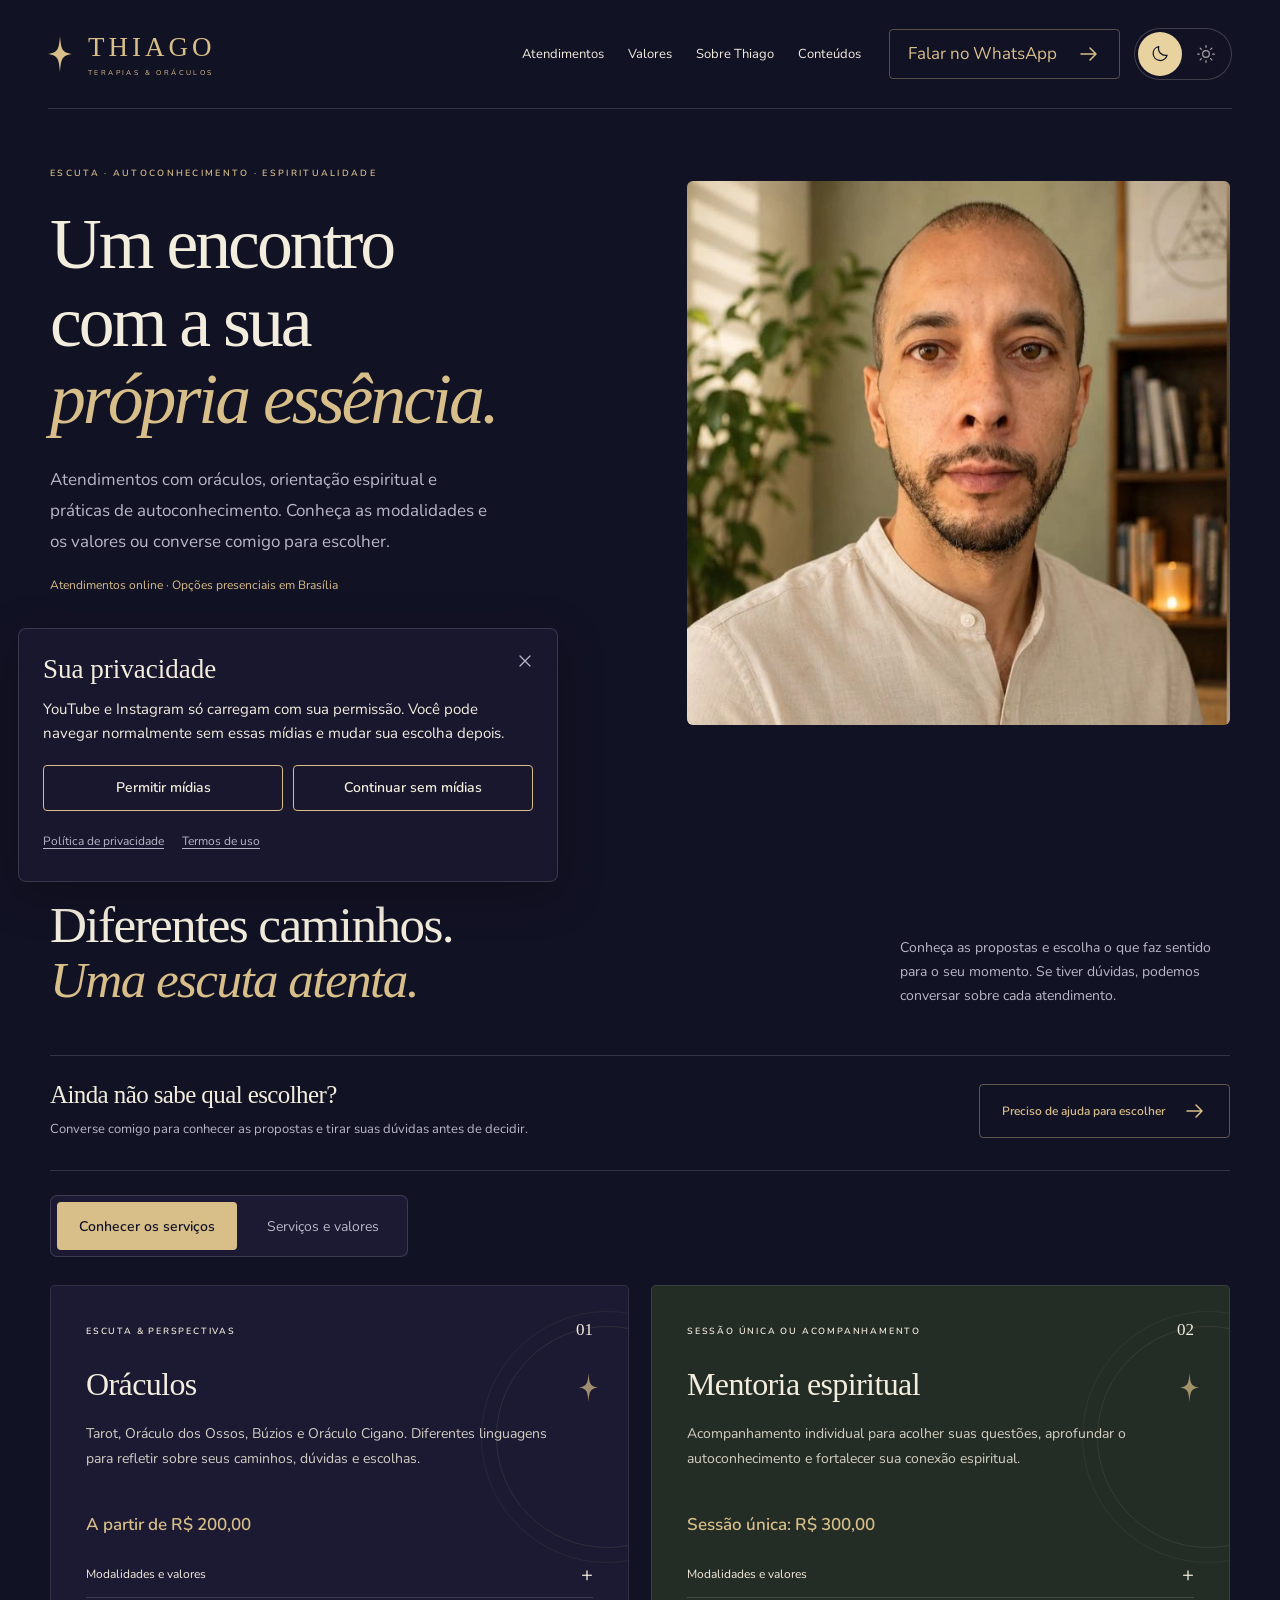
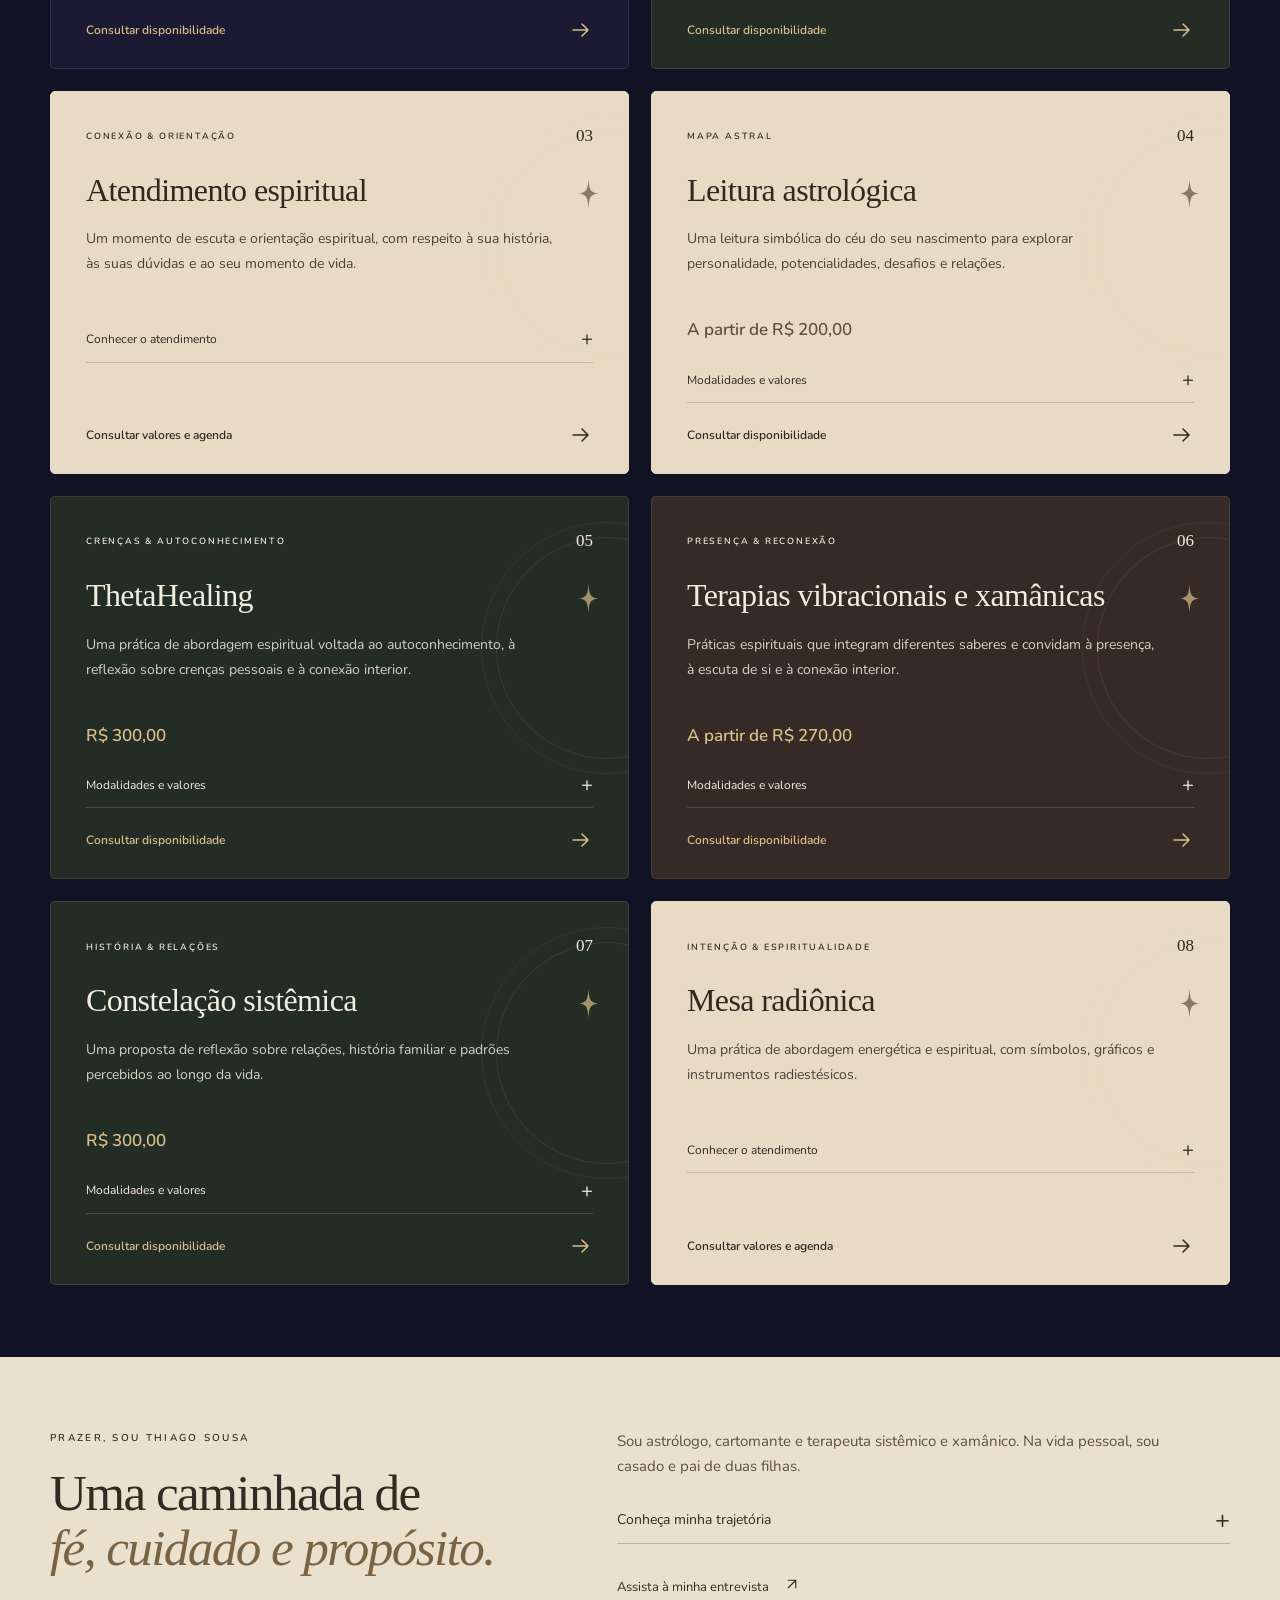
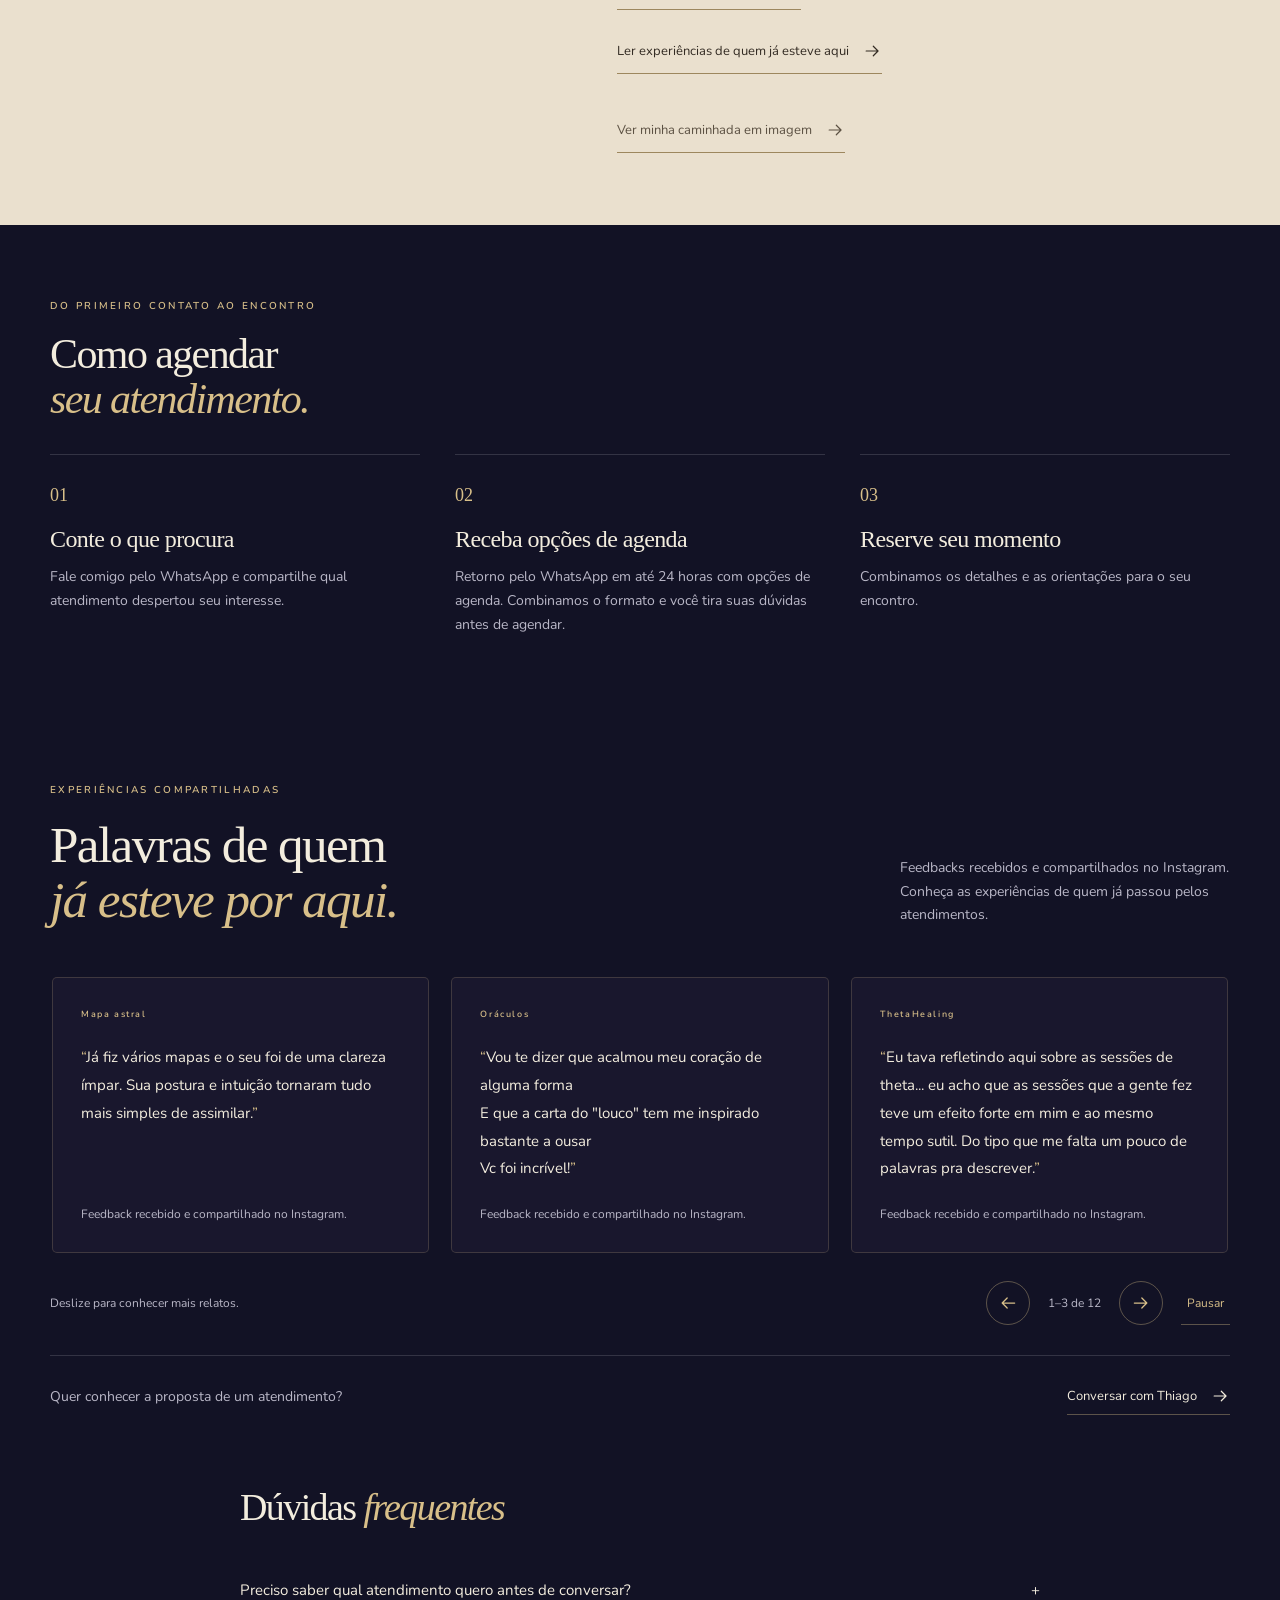
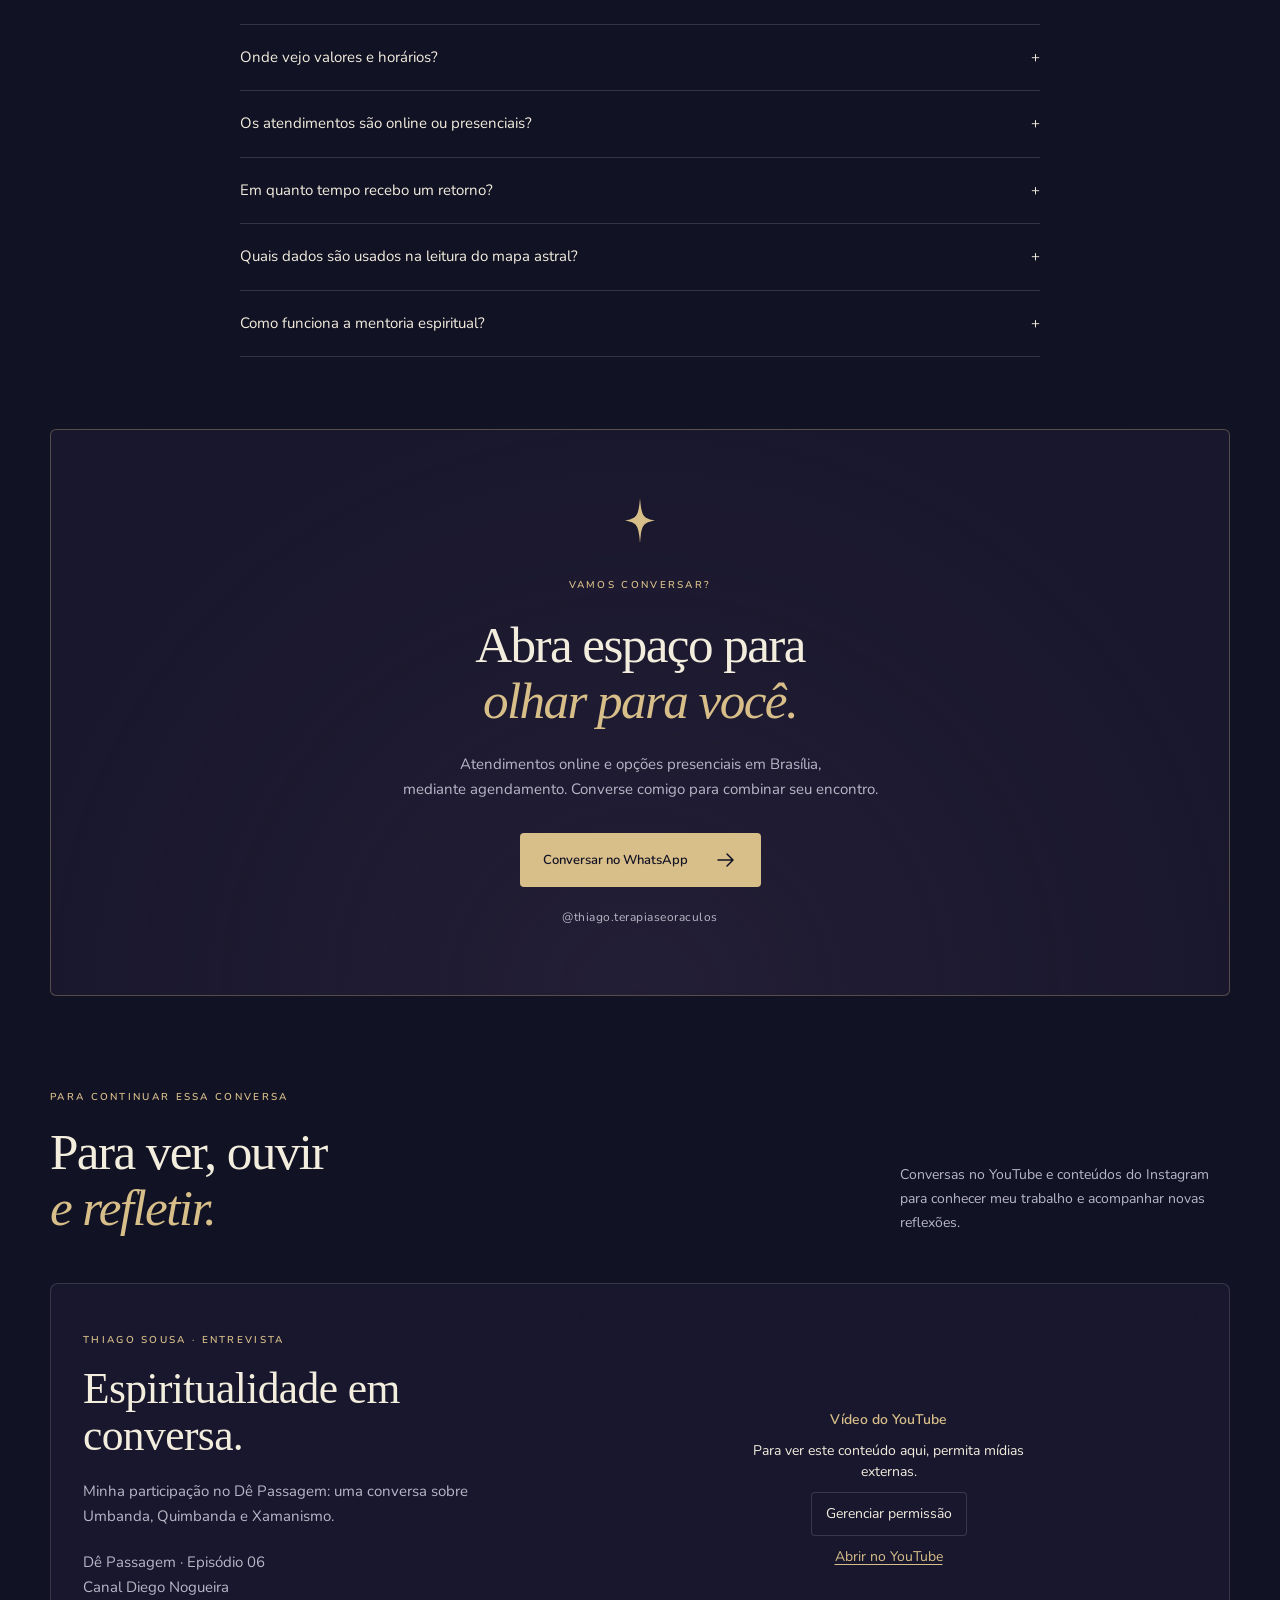
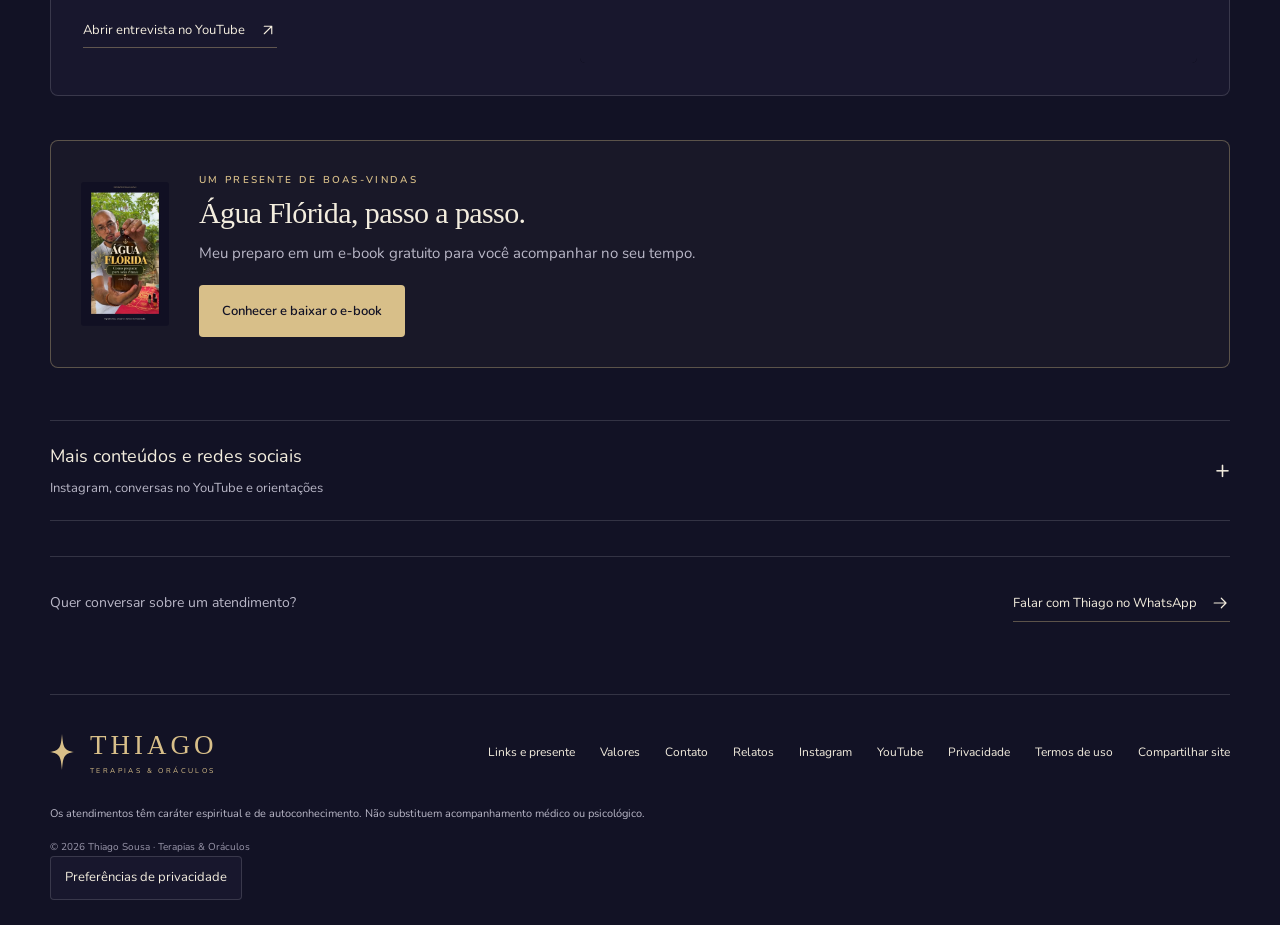
==== commit 96d7fd3a: "Corrige privacidade e publica tema opcional e navegação compacta Mantém o escuro como padrão, adicio" ====
--- a/index.html
+++ b/index.html
@@ -4,19 +4,19 @@
 <meta name="theme-color" content="#121225"><link rel="canonical" href="https://thiagoterapiaseoraculos.github.io/meus-servicos/">
 <meta property="og:type" content="website"><meta property="og:title" content="Thiago Sousa · Terapias & Oráculos"><meta property="og:description" content="Um espaço de escuta, autoconhecimento e conexão espiritual. Conheça os atendimentos e converse com Thiago."><meta property="og:locale" content="pt_BR"><meta property="og:url" content="https://thiagoterapiaseoraculos.github.io/meus-servicos/"><meta property="og:image" content="https://thiagoterapiaseoraculos.github.io/meus-servicos/assets/images/perfil/thiago-site-compartilhamento.jpg"><meta property="og:image:width" content="1200"><meta property="og:image:height" content="630"><meta property="og:image:type" content="image/jpeg"><meta property="og:image:alt" content="Thiago Sousa · Terapias & Oráculos. Escuta, autoconhecimento e espiritualidade.">
 <meta property="og:site_name" content="Thiago Sousa · Terapias & Oráculos"><meta name="twitter:card" content="summary_large_image"><meta name="twitter:title" content="Thiago Sousa · Terapias & Oráculos"><meta name="twitter:description" content="Conheça os atendimentos e converse com Thiago."><meta name="twitter:image" content="https://thiagoterapiaseoraculos.github.io/meus-servicos/assets/images/perfil/thiago-site-compartilhamento.jpg"><meta name="twitter:image:alt" content="Thiago Sousa · Terapias & Oráculos. Escuta, autoconhecimento e espiritualidade.">
-<link rel="icon" href="assets/images/marca/estrela.svg" type="image/svg+xml"><link rel="manifest" href="manifest.json"><link rel="stylesheet" href="assets/css/site.css?v=20261101-checklist19"><script src="assets/js/site.js?v=20261101-checklist19" defer></script>
-<script type="application/ld+json">{"@context": "https://schema.org", "@type": "Person", "name": "Thiago Sousa", "url": "https://thiagoterapiaseoraculos.github.io/meus-servicos/", "sameAs": ["https://www.instagram.com/thiago.terapiaseoraculos", "https://www.youtube.com/@thiagocaprino5149"]}</script><link rel="icon" type="image/png" sizes="32x32" href="assets/images/marca/favicon-32.png"><link rel="icon" type="image/png" sizes="16x16" href="assets/images/marca/favicon-16.png"><link rel="apple-touch-icon" sizes="180x180" href="assets/images/marca/apple-touch-icon.png"><link rel="stylesheet" href="assets/css/privacidade.css?v=20261101"><script src="assets/js/privacidade.js?v=20261101" defer></script></head>
-<body><a class="skip" href="#conteudo">Pular para o conteúdo</a><header class="site-header"><a class="wordmark" href="#inicio" aria-label="Thiago Terapias e Oráculos, início"><svg class="star" viewBox="0 0 40 60" aria-hidden="true"><path d="M20 0C18 24 16 27 0 30c16 3 18 6 20 30 2-24 4-27 20-30C24 27 22 24 20 0Z" fill="currentColor"/></svg><span>THIAGO<small>TERAPIAS & ORÁCULOS</small></span></a><nav aria-label="Navegação principal"><a href="#atendimentos">Atendimentos</a><a href="#valores" class="values-nav">Valores</a><a href="#sobre">Sobre Thiago</a><a href="#conteudos">Conteúdos</a><a href="https://wa.me/5561996540065?text=Ol%C3%A1%2C%20Thiago%21%20Gostaria%20de%20informa%C3%A7%C3%B5es%20sobre%20seus%20atendimentos%20e%20como%20agendar." class="nav-contact" target="_blank" rel="noopener noreferrer" aria-label="Conversar com Thiago no WhatsApp">Falar no WhatsApp <svg viewBox="0 0 24 24" aria-hidden="true"><path d="M4 12h15m-6-6 6 6-6 6"/></svg></a></nav></header>
-<main id="conteudo"><section class="hero wrap" id="inicio"><div class="hero-copy"><p class="eyebrow">ESCUTA · AUTOCONHECIMENTO · ESPIRITUALIDADE</p><h1>Um encontro<br>com a sua<br><em>própria essência.</em></h1><p class="hero-description">Conheça meus atendimentos com oráculos, orientação espiritual e práticas de autoconhecimento. Um espaço de escuta para acolher suas questões e considerar novas perspectivas.</p><p class="hero-availability">Atendimentos online · Opções presenciais em Brasília</p><div class="hero-actions"><a class="button primary" href="https://wa.me/5561996540065?text=Ol%C3%A1%2C%20Thiago%21%20Gostaria%20de%20informa%C3%A7%C3%B5es%20sobre%20seus%20atendimentos%20e%20como%20agendar." target="_blank" rel="noopener noreferrer">Conversar no WhatsApp <svg viewBox="0 0 24 24" aria-hidden="true"><path d="M4 12h15m-6-6 6 6-6 6"/></svg></a><a class="text-link" href="links/#presente">Meu e-book gratuito <span aria-hidden="true"><svg viewBox="0 0 24 24" aria-hidden="true"><path d="M7 17 17 7M7 7h10v10"/></svg></span></a><a class="text-link" href="#atendimentos">Ver atendimentos <svg viewBox="0 0 24 24" aria-hidden="true"><path d="M4 12h15m-6-6 6 6-6 6"/></svg></a></div><p class="signature">Thiago Sousa <span>Terapias & Oráculos</span></p></div><div class="hero-visual"><div class="portrait"><img src="assets/images/perfil/thiago-sousa-recortado.webp" alt="Thiago Sousa em sua apresentação, com camisa clara, ao lado do título Quem é Thiago?" width="628" height="642" fetchpriority="high"></div></div></section>
-<section class="about section" id="sobre"><div class="wrap about-inner"><div class="about-heading"><p class="eyebrow">PRAZER, SOU THIAGO SOUSA</p><h2>Uma caminhada de<br><em>fé, cuidado e propósito.</em></h2></div><div class="about-copy"><p>Sou astrólogo, cartomante e terapeuta sistêmico e xamânico. Na vida pessoal, sou casado e pai de duas filhas.</p><p>Há 20 anos, minha caminhada é atravessada pela espiritualidade, pela escuta e pelo compromisso com o cuidado.</p><p>Sou pai de santo e dirigente da Casa de Umbanda Luz de Oxalá. Essa trajetória faz parte da minha história e fortalece meu compromisso com o acolhimento, o respeito e a conexão espiritual.</p><p>Meu trabalho reúne oráculos, orientação espiritual e práticas holísticas de autoconhecimento. Cada história é única: o ponto de partida é o seu momento e o que você deseja compreender.</p><a class="text-link about-interview-link" href="#entrevista">Assista à minha entrevista <span aria-hidden="true"><svg viewBox="0 0 24 24" aria-hidden="true"><path d="M7 17 17 7M7 7h10v10"/></svg></span></a><a class="text-link" href="#relatos">Ler experiências de quem já esteve aqui <svg viewBox="0 0 24 24" aria-hidden="true"><path d="M4 12h15m-6-6 6 6-6 6"/></svg></a><div class="about-art-action"><button class="text-link about-art-link" type="button" data-art="assets/images/perfil/caminhada-espiritual.jpg" data-title="Uma caminhada de fé, cuidado e propósito" data-wide="false">Ver minha caminhada em imagem <svg viewBox="0 0 24 24" aria-hidden="true"><path d="M4 12h15m-6-6 6 6-6 6"/></svg></button></div></div></div></section>
-
+<link rel="icon" href="assets/images/marca/estrela.svg" type="image/svg+xml"><link rel="manifest" href="manifest.json"><script src="assets/js/tema.js?v=20261101-lote1"></script><link rel="stylesheet" href="assets/css/site.css?v=20261101-lote1"><script src="assets/js/site.js?v=20261101-lote1" defer></script>
+<script type="application/ld+json">{"@context": "https://schema.org", "@type": "Person", "name": "Thiago Sousa", "url": "https://thiagoterapiaseoraculos.github.io/meus-servicos/", "sameAs": ["https://www.instagram.com/thiago.terapiaseoraculos", "https://www.youtube.com/@thiagocaprino5149"]}</script><link rel="icon" type="image/png" sizes="32x32" href="assets/images/marca/favicon-32.png"><link rel="icon" type="image/png" sizes="16x16" href="assets/images/marca/favicon-16.png"><link rel="apple-touch-icon" sizes="180x180" href="assets/images/marca/apple-touch-icon.png"><link rel="stylesheet" href="assets/css/privacidade.css?v=20261101-privacidade2"><script src="assets/js/privacidade.js?v=20261101-privacidade2" defer></script><link rel="stylesheet" href="assets/css/tema.css?v=20261101-lote1"></head>
+<body class="site-page"><a class="skip" href="#conteudo">Pular para o conteúdo</a><header class="site-header"><a class="wordmark" href="#inicio" aria-label="Thiago Terapias e Oráculos, início"><svg class="star" viewBox="0 0 40 60" aria-hidden="true"><path d="M20 0C18 24 16 27 0 30c16 3 18 6 20 30 2-24 4-27 20-30C24 27 22 24 20 0Z" fill="currentColor"/></svg><span>THIAGO<small>TERAPIAS & ORÁCULOS</small></span></a><nav aria-label="Navegação principal"><a href="#atendimentos">Atendimentos</a><a href="#valores" class="values-nav">Valores</a><a href="#sobre">Sobre Thiago</a><a href="#conteudos">Conteúdos</a></nav><div class="header-tools"><a href="https://wa.me/5561996540065?text=Ol%C3%A1%2C%20Thiago%21%20Gostaria%20de%20informa%C3%A7%C3%B5es%20sobre%20seus%20atendimentos%20e%20como%20agendar." class="nav-contact" target="_blank" rel="noopener noreferrer" aria-label="Conversar com Thiago no WhatsApp">Falar no WhatsApp <svg viewBox="0 0 24 24" aria-hidden="true"><path d="M4 12h15m-6-6 6 6-6 6"/></svg></a><div class="site-theme-switch" role="radiogroup" aria-label="Aparência do site"><button aria-label="Tema escuro" type="button" role="radio" aria-checked="true" tabindex="0" data-theme-choice="escuro"><svg viewBox="0 0 24 24" aria-hidden="true"><path d="M20.5 13.5A8.5 8.5 0 0 1 10.5 3a8.5 8.5 0 1 0 10 10.5Z"/></svg></button><button aria-label="Tema claro" type="button" role="radio" aria-checked="false" tabindex="-1" data-theme-choice="claro"><svg viewBox="0 0 24 24" aria-hidden="true"><circle cx="12" cy="12" r="4"/><path d="M12 2v2m0 16v2M2 12h2m16 0h2M5 5l1.4 1.4m11.2 11.2L19 19M5 19l1.4-1.4M17.6 6.4 19 5"/></svg></button></div></div></header>
+<main id="conteudo">
+<section class="hero wrap" id="inicio"><div class="hero-copy"><p class="eyebrow">ESCUTA · AUTOCONHECIMENTO · ESPIRITUALIDADE</p><h1>Um encontro<br>com a sua<br><em>própria essência.</em></h1><p class="hero-description">Atendimentos com oráculos, orientação espiritual e práticas de autoconhecimento. Conheça as modalidades e os valores ou converse comigo para escolher.</p><p class="hero-availability">Atendimentos online · Opções presenciais em Brasília</p><div class="hero-actions"><a class="button primary" href="https://wa.me/5561996540065?text=Ol%C3%A1%2C%20Thiago%21%20Gostaria%20de%20informa%C3%A7%C3%B5es%20sobre%20seus%20atendimentos%20e%20como%20agendar." target="_blank" rel="noopener noreferrer">Conversar no WhatsApp <svg viewBox="0 0 24 24" aria-hidden="true"><path d="M4 12h15m-6-6 6 6-6 6"/></svg></a><a class="text-link" href="links/#presente">Meu e-book gratuito <span aria-hidden="true"><svg viewBox="0 0 24 24" aria-hidden="true"><path d="M7 17 17 7M7 7h10v10"/></svg></span></a><a class="text-link" href="#atendimentos">Ver atendimentos <svg viewBox="0 0 24 24" aria-hidden="true"><path d="M4 12h15m-6-6 6 6-6 6"/></svg></a></div><p class="signature">Thiago Sousa <span>Terapias & Oráculos</span></p></div><div class="hero-visual"><div class="portrait"><img src="assets/images/perfil/thiago-retrato-links.webp" alt="Retrato de Thiago Sousa com camisa clara" width="640" height="641" fetchpriority="high"></div></div></section>
+<section class="offerings wrap section" id="atendimentos"><div class="section-heading"><div><p class="eyebrow">COMO POSSO ACOMPANHAR VOCÊ</p><h2>Diferentes caminhos.<br><em>Uma escuta atenta.</em></h2></div><p>Conheça as propostas e escolha o que faz sentido para o seu momento. Se tiver dúvidas, podemos conversar sobre cada atendimento.</p></div><div class="choice-help"><div><h3>Ainda não sabe qual escolher?</h3><p>Converse comigo para conhecer as propostas e tirar suas dúvidas antes de decidir.</p></div><a class="button choice-button" href="https://wa.me/5561996540065?text=Ol%C3%A1%2C%20Thiago%21%20Ainda%20n%C3%A3o%20sei%20qual%20atendimento%20escolher.%20Gostaria%20de%20conhecer%20as%20propostas%20e%20tirar%20algumas%20d%C3%BAvidas." target="_blank" rel="noopener noreferrer">Preciso de ajuda para escolher <svg viewBox="0 0 24 24" aria-hidden="true"><path d="M4 12h15m-6-6 6 6-6 6"/></svg></a></div><div class="offerings-tabs" role="tablist" aria-label="Explorar atendimentos" hidden><button type="button" id="tab-services" role="tab" aria-selected="true" aria-controls="services-panel">Conhecer os serviços</button><button type="button" id="tab-values" role="tab" aria-selected="false" aria-controls="valores" tabindex="-1">Serviços e valores</button></div><div class="service-grid" id="services-panel" role="tabpanel" aria-labelledby="tab-services"><article class="service violet" id="oraculos"><div class="card-top"><span class="eyebrow">ESCUTA & PERSPECTIVAS</span><span class="card-number">01</span></div><svg class="star" viewBox="0 0 40 60" aria-hidden="true"><path d="M20 0C18 24 16 27 0 30c16 3 18 6 20 30 2-24 4-27 20-30C24 27 22 24 20 0Z" fill="currentColor"/></svg><h3>Oráculos</h3><p>Tarot, Oráculo dos Ossos, Búzios e Oráculo Cigano. Diferentes linguagens para refletir sobre seus caminhos, dúvidas e escolhas.</p><div class="service-price">A partir de R$ 200,00</div><details><summary>Modalidades e valores <span aria-hidden="true">+</span></summary><div class="service-more"><p>Cada oráculo tem sua própria linguagem simbólica. O encontro é um convite à escuta e à reflexão sobre o que você está vivendo, com espaço para suas perguntas e novas perspectivas.</p><dl class="price-list" aria-label="Modalidades e valores"><div><dt>Áudio e foto · até 7 perguntas</dt><dd>R$ 200,00</dd></div><div><dt>Online ao vivo</dt><dd>R$ 250,00</dd></div><div><dt>Presencial</dt><dd>R$ 300,00</dd></div></dl><p class="price-note">Valores para Tarot e Búzios. Para os demais oráculos, consulte pelo WhatsApp.</p><button class="art-open" type="button" data-art="assets/images/atendimentos/oraculos-arte.webp" data-title="Oráculos" data-wide="false">Ver apresentação visual <svg viewBox="0 0 24 24" aria-hidden="true"><path d="M4 12h15m-6-6 6 6-6 6"/></svg></button></div></details><a class="service-contact" href="https://wa.me/5561996540065?text=Ol%C3%A1%2C%20Thiago%21%20Gostaria%20de%20saber%20mais%20sobre%20Or%C3%A1culos." target="_blank" rel="noopener noreferrer">Consultar disponibilidade <svg viewBox="0 0 24 24" aria-hidden="true"><path d="M4 12h15m-6-6 6 6-6 6"/></svg></a></article><article class="service green" id="mentoria"><div class="card-top"><span class="eyebrow">SESSÃO ÚNICA OU ACOMPANHAMENTO</span><span class="card-number">02</span></div><svg class="star" viewBox="0 0 40 60" aria-hidden="true"><path d="M20 0C18 24 16 27 0 30c16 3 18 6 20 30 2-24 4-27 20-30C24 27 22 24 20 0Z" fill="currentColor"/></svg><h3>Mentoria espiritual</h3><p>Acompanhamento individual para acolher suas questões, aprofundar o autoconhecimento e fortalecer sua conexão espiritual.</p><div class="service-price">Sessão única: R$ 300,00</div><details><summary>Modalidades e valores <span aria-hidden="true">+</span></summary><div class="service-more"><p>Você pode começar com uma sessão única experimental ou escolher o acompanhamento em quatro encontros. No acompanhamento, integramos diferentes ferramentas de acordo com seu momento, suas necessidades e o que faz sentido para sua jornada. Um espaço para compreender seus processos e caminhar com mais consciência.</p><dl class="price-list" aria-label="Modalidades e valores"><div><dt>Sessão única experimental</dt><dd>R$ 300,00</dd></div><div><dt>4 sessões · remota</dt><dd><strong>R$ 1.100,00</strong><small class="package-rate">Equivale a R$ 275,00<br>por sessão</small></dd></div><div><dt>4 sessões · presencial</dt><dd><strong>R$ 1.200,00</strong><small class="package-rate">Equivale a R$ 300,00<br>por sessão</small></dd></div></dl><p class="price-note">O valor em destaque é o total das quatro sessões. O equivalente por sessão é apenas uma referência do pacote.</p><button class="art-open" type="button" data-art="assets/images/atendimentos/mentoria-arte.webp" data-title="Mentoria espiritual" data-wide="false">Ver apresentação visual <svg viewBox="0 0 24 24" aria-hidden="true"><path d="M4 12h15m-6-6 6 6-6 6"/></svg></button></div></details><a class="service-contact" href="https://wa.me/5561996540065?text=Ol%C3%A1%2C%20Thiago%21%20Gostaria%20de%20saber%20mais%20sobre%20Mentoria%20espiritual." target="_blank" rel="noopener noreferrer">Consultar disponibilidade <svg viewBox="0 0 24 24" aria-hidden="true"><path d="M4 12h15m-6-6 6 6-6 6"/></svg></a></article><article class="service sand" id="espiritual"><div class="card-top"><span class="eyebrow">CONEXÃO & ORIENTAÇÃO</span><span class="card-number">03</span></div><svg class="star" viewBox="0 0 40 60" aria-hidden="true"><path d="M20 0C18 24 16 27 0 30c16 3 18 6 20 30 2-24 4-27 20-30C24 27 22 24 20 0Z" fill="currentColor"/></svg><h3>Atendimento espiritual</h3><p>Um momento de escuta e orientação espiritual, com respeito à sua história, às suas dúvidas e ao seu momento de vida.</p><details><summary>Conhecer o atendimento <span aria-hidden="true">+</span></summary><div class="service-more"><p>Compartilhe suas questões, busque aconselhamento e receba direcionamentos para refletir sobre seus caminhos, desafios e escolhas.</p><button class="art-open" type="button" data-art="assets/images/atendimentos/espiritual-arte.webp" data-title="Atendimento espiritual" data-wide="false">Ver apresentação visual <svg viewBox="0 0 24 24" aria-hidden="true"><path d="M4 12h15m-6-6 6 6-6 6"/></svg></button></div></details><a class="service-contact" href="https://wa.me/5561996540065?text=Ol%C3%A1%2C%20Thiago%21%20Gostaria%20de%20saber%20mais%20sobre%20Atendimento%20espiritual." target="_blank" rel="noopener noreferrer">Consultar valores e agenda <svg viewBox="0 0 24 24" aria-hidden="true"><path d="M4 12h15m-6-6 6 6-6 6"/></svg></a></article><article class="service sand" id="astrologia"><div class="card-top"><span class="eyebrow">MAPA ASTRAL</span><span class="card-number">04</span></div><svg class="star" viewBox="0 0 40 60" aria-hidden="true"><path d="M20 0C18 24 16 27 0 30c16 3 18 6 20 30 2-24 4-27 20-30C24 27 22 24 20 0Z" fill="currentColor"/></svg><h3>Leitura astrológica</h3><p>Uma leitura simbólica do céu do seu nascimento para explorar personalidade, potencialidades, desafios e relações.</p><div class="service-price">A partir de R$ 200,00</div><details><summary>Modalidades e valores <span aria-hidden="true">+</span></summary><div class="service-more"><p>A leitura é personalizada a partir da sua data, horário e local de nascimento. O mapa oferece uma linguagem simbólica para refletir sobre sua forma de ser, seus relacionamentos e temas como família e trabalho. Sol, Lua e Ascendente ajudam a apresentar diferentes aspectos dessa leitura.</p><dl class="price-list" aria-label="Modalidades e valores"><div><dt>Mapa astral simples · fotos e áudio</dt><dd>R$ 200,00</dd></div><div><dt>Online ao vivo</dt><dd>R$ 250,00</dd></div><div><dt>Presencial</dt><dd>R$ 300,00</dd></div></dl><button class="art-open" type="button" data-art="assets/images/atendimentos/astrologia-arte.webp" data-title="Leitura astrológica" data-wide="false">Ver apresentação visual <svg viewBox="0 0 24 24" aria-hidden="true"><path d="M4 12h15m-6-6 6 6-6 6"/></svg></button></div></details><a class="service-contact" href="https://wa.me/5561996540065?text=Ol%C3%A1%2C%20Thiago%21%20Gostaria%20de%20saber%20mais%20sobre%20Leitura%20astrol%C3%B3gica." target="_blank" rel="noopener noreferrer">Consultar disponibilidade <svg viewBox="0 0 24 24" aria-hidden="true"><path d="M4 12h15m-6-6 6 6-6 6"/></svg></a></article><article class="service green" id="thetahealing"><div class="card-top"><span class="eyebrow">CRENÇAS & AUTOCONHECIMENTO</span><span class="card-number">05</span></div><svg class="star" viewBox="0 0 40 60" aria-hidden="true"><path d="M20 0C18 24 16 27 0 30c16 3 18 6 20 30 2-24 4-27 20-30C24 27 22 24 20 0Z" fill="currentColor"/></svg><h3>ThetaHealing</h3><p>Uma prática de abordagem espiritual voltada ao autoconhecimento, à reflexão sobre crenças pessoais e à conexão interior.</p><div class="service-price">R$ 300,00</div><details><summary>Modalidades e valores <span aria-hidden="true">+</span></summary><div class="service-more"><p>O encontro tem uma abordagem espiritual, com reflexão sobre crenças pessoais, conexão com sua essência e autoconhecimento. A proposta é abrir espaço para observar suas questões e considerar novas possibilidades, respeitando sua história e seu momento.</p><dl class="price-list" aria-label="Modalidades e valores"><div><dt>Sessão individual</dt><dd>R$ 300,00</dd></div></dl><button class="art-open" type="button" data-art="assets/images/atendimentos/thetahealing-arte.webp" data-title="ThetaHealing" data-wide="false">Ver apresentação visual <svg viewBox="0 0 24 24" aria-hidden="true"><path d="M4 12h15m-6-6 6 6-6 6"/></svg></button></div></details><a class="service-contact" href="https://wa.me/5561996540065?text=Ol%C3%A1%2C%20Thiago%21%20Gostaria%20de%20saber%20mais%20sobre%20ThetaHealing." target="_blank" rel="noopener noreferrer">Consultar disponibilidade <svg viewBox="0 0 24 24" aria-hidden="true"><path d="M4 12h15m-6-6 6 6-6 6"/></svg></a></article><article class="service earth" id="terapias"><div class="card-top"><span class="eyebrow">PRESENÇA & RECONEXÃO</span><span class="card-number">06</span></div><svg class="star" viewBox="0 0 40 60" aria-hidden="true"><path d="M20 0C18 24 16 27 0 30c16 3 18 6 20 30 2-24 4-27 20-30C24 27 22 24 20 0Z" fill="currentColor"/></svg><h3>Terapias vibracionais e xamânicas</h3><p>Práticas espirituais que integram diferentes saberes e convidam à presença, à escuta de si e à conexão interior.</p><div class="service-price">A partir de R$ 270,00</div><details><summary>Modalidades e valores <span aria-hidden="true">+</span></summary><div class="service-more"><p>Cada experiência é um momento de acolhimento e reflexão, com técnicas e práticas inspiradas em tradições ancestrais. Converse para conhecer a proposta e as ferramentas utilizadas no atendimento.</p><dl class="price-list" aria-label="Modalidades e valores"><div><dt>Sessão única · online</dt><dd>R$ 270,00</dd></div><div><dt>Sessão única · presencial</dt><dd>R$ 320,00</dd></div></dl><button class="art-open" type="button" data-art="assets/images/atendimentos/terapias-arte.webp" data-title="Terapias vibracionais e xamânicas" data-wide="false">Ver apresentação visual <svg viewBox="0 0 24 24" aria-hidden="true"><path d="M4 12h15m-6-6 6 6-6 6"/></svg></button></div></details><a class="service-contact" href="https://wa.me/5561996540065?text=Ol%C3%A1%2C%20Thiago%21%20Gostaria%20de%20saber%20mais%20sobre%20Terapias%20vibracionais%20e%20xam%C3%A2nicas." target="_blank" rel="noopener noreferrer">Consultar disponibilidade <svg viewBox="0 0 24 24" aria-hidden="true"><path d="M4 12h15m-6-6 6 6-6 6"/></svg></a></article><article class="service green" id="constelacao"><div class="card-top"><span class="eyebrow">HISTÓRIA & RELAÇÕES</span><span class="card-number">07</span></div><svg class="star" viewBox="0 0 40 60" aria-hidden="true"><path d="M20 0C18 24 16 27 0 30c16 3 18 6 20 30 2-24 4-27 20-30C24 27 22 24 20 0Z" fill="currentColor"/></svg><h3>Constelação sistêmica</h3><p>Uma proposta de reflexão sobre relações, história familiar e padrões percebidos ao longo da vida.</p><div class="service-price">R$ 300,00</div><details><summary>Modalidades e valores <span aria-hidden="true">+</span></summary><div class="service-more"><p>O encontro convida a observar narrativas e vínculos pessoais e a considerar diferentes perspectivas sobre suas escolhas e sua forma de se posicionar no mundo.</p><dl class="price-list" aria-label="Modalidades e valores"><div><dt>Online ou presencial</dt><dd>R$ 300,00</dd></div></dl><button class="art-open" type="button" data-art="assets/images/atendimentos/constelacao-arte.webp" data-title="Constelação sistêmica" data-wide="false">Ver apresentação visual <svg viewBox="0 0 24 24" aria-hidden="true"><path d="M4 12h15m-6-6 6 6-6 6"/></svg></button></div></details><a class="service-contact" href="https://wa.me/5561996540065?text=Ol%C3%A1%2C%20Thiago%21%20Gostaria%20de%20saber%20mais%20sobre%20Constela%C3%A7%C3%A3o%20sist%C3%AAmica." target="_blank" rel="noopener noreferrer">Consultar disponibilidade <svg viewBox="0 0 24 24" aria-hidden="true"><path d="M4 12h15m-6-6 6 6-6 6"/></svg></a></article><article class="service sand" id="mesa"><div class="card-top"><span class="eyebrow">INTENÇÃO & ESPIRITUALIDADE</span><span class="card-number">08</span></div><svg class="star" viewBox="0 0 40 60" aria-hidden="true"><path d="M20 0C18 24 16 27 0 30c16 3 18 6 20 30 2-24 4-27 20-30C24 27 22 24 20 0Z" fill="currentColor"/></svg><h3>Mesa radiônica</h3><p>Uma prática de abordagem energética e espiritual, com símbolos, gráficos e instrumentos radiestésicos.</p><details><summary>Conhecer o atendimento <span aria-hidden="true">+</span></summary><div class="service-more"><p>O trabalho é direcionado às suas intenções e às questões que deseja trazer para o encontro, dentro de uma perspectiva espiritual e simbólica.</p><button class="art-open" type="button" data-art="assets/images/atendimentos/mesa-arte.webp" data-title="Mesa radiônica" data-wide="true">Ver apresentação visual <svg viewBox="0 0 24 24" aria-hidden="true"><path d="M4 12h15m-6-6 6 6-6 6"/></svg></button></div></details><a class="service-contact" href="https://wa.me/5561996540065?text=Ol%C3%A1%2C%20Thiago%21%20Gostaria%20de%20saber%20mais%20sobre%20Mesa%20radi%C3%B4nica." target="_blank" rel="noopener noreferrer">Consultar valores e agenda <svg viewBox="0 0 24 24" aria-hidden="true"><path d="M4 12h15m-6-6 6 6-6 6"/></svg></a></article></div><section id="valores" class="price-catalog" role="tabpanel" aria-labelledby="tab-values" tabindex="0" hidden><div class="catalog-intro"><h3>Serviços e valores</h3><p>Compare as modalidades e escolha como prefere ser atendido. Os encontros presenciais em Brasília são combinados por agendamento.</p></div><div class="catalog-grid"></div><p class="catalog-footnote">Nos pacotes, o valor em destaque é o total das quatro sessões. Confirme a disponibilidade e as condições de pagamento antes de agendar.</p></section></section>
+<section class="about section" id="sobre"><div class="wrap about-inner"><div class="about-heading"><p class="eyebrow">PRAZER, SOU THIAGO SOUSA</p><h2>Uma caminhada de<br><em>fé, cuidado e propósito.</em></h2></div><div class="about-copy"><p>Sou astrólogo, cartomante e terapeuta sistêmico e xamânico. Na vida pessoal, sou casado e pai de duas filhas.</p><details class="about-story"><summary>Conheça minha trajetória <span aria-hidden="true">+</span></summary><div><p>Há 20 anos, minha caminhada é atravessada pela espiritualidade, pela escuta e pelo compromisso com o cuidado.</p><p>Sou pai de santo e dirigente da Casa de Umbanda Luz de Oxalá. Essa trajetória faz parte da minha história e fortalece meu compromisso com o acolhimento, o respeito e a conexão espiritual.</p><p>Meu trabalho reúne oráculos, orientação espiritual e práticas holísticas de autoconhecimento. Cada história é única: o ponto de partida é o seu momento e o que você deseja compreender.</p></div></details><a class="text-link about-interview-link" href="#entrevista">Assista à minha entrevista <span aria-hidden="true"><svg viewBox="0 0 24 24" aria-hidden="true"><path d="M7 17 17 7M7 7h10v10"/></svg></span></a><a class="text-link" href="#relatos">Ler experiências de quem já esteve aqui <svg viewBox="0 0 24 24" aria-hidden="true"><path d="M4 12h15m-6-6 6 6-6 6"/></svg></a><div class="about-art-action"><button class="text-link about-art-link" type="button" data-art="assets/images/perfil/caminhada-espiritual.jpg" data-title="Uma caminhada de fé, cuidado e propósito" data-wide="false">Ver minha caminhada em imagem <svg viewBox="0 0 24 24" aria-hidden="true"><path d="M4 12h15m-6-6 6 6-6 6"/></svg></button></div></div></div></section>
 <section class="steps steps-intro wrap section" id="como-funciona"><p class="eyebrow">DO PRIMEIRO CONTATO AO ENCONTRO</p><h2>Como agendar<br><em>seu atendimento.</em></h2><ol><li><span>01</span><h3>Conte o que procura</h3><p>Fale comigo pelo WhatsApp e compartilhe qual atendimento despertou seu interesse.</p></li><li><span>02</span><h3>Receba opções de agenda</h3><p>Retorno pelo WhatsApp em até 24 horas com opções de agenda. Combinamos o formato e você tira suas dúvidas antes de agendar.</p></li><li><span>03</span><h3>Reserve seu momento</h3><p>Combinamos os detalhes e as orientações para o seu encontro.</p></li></ol></section>
-<section class="offerings wrap section" id="atendimentos"><div class="section-heading"><div><p class="eyebrow">COMO POSSO ACOMPANHAR VOCÊ</p><h2>Diferentes caminhos.<br><em>Uma escuta atenta.</em></h2></div><p>Conheça as propostas e escolha o que faz sentido para o seu momento. Se tiver dúvidas, podemos conversar sobre cada atendimento.</p></div><div class="choice-help"><div><h3>Ainda não sabe qual escolher?</h3><p>Converse comigo para conhecer as propostas e tirar suas dúvidas antes de decidir.</p></div><a class="button choice-button" href="https://wa.me/5561996540065?text=Ol%C3%A1%2C%20Thiago%21%20Ainda%20n%C3%A3o%20sei%20qual%20atendimento%20escolher.%20Gostaria%20de%20conhecer%20as%20propostas%20e%20tirar%20algumas%20d%C3%BAvidas." target="_blank" rel="noopener noreferrer">Preciso de ajuda para escolher <svg viewBox="0 0 24 24" aria-hidden="true"><path d="M4 12h15m-6-6 6 6-6 6"/></svg></a></div><div class="offerings-tabs" role="tablist" aria-label="Explorar atendimentos" hidden><button type="button" id="tab-services" role="tab" aria-selected="true" aria-controls="services-panel">Conhecer os serviços</button><button type="button" id="tab-values" role="tab" aria-selected="false" aria-controls="valores" tabindex="-1">Serviços e valores</button></div><div class="service-grid" id="services-panel" role="tabpanel" aria-labelledby="tab-services"><article class="service violet" id="oraculos"><div class="card-top"><span class="eyebrow">ESCUTA & PERSPECTIVAS</span><span class="card-number">01</span></div><svg class="star" viewBox="0 0 40 60" aria-hidden="true"><path d="M20 0C18 24 16 27 0 30c16 3 18 6 20 30 2-24 4-27 20-30C24 27 22 24 20 0Z" fill="currentColor"/></svg><h3>Oráculos</h3><p>Tarot, Oráculo dos Ossos, Búzios e Oráculo Cigano. Diferentes linguagens para refletir sobre seus caminhos, dúvidas e escolhas.</p><div class="service-price">A partir de R$ 200,00</div><details><summary>Modalidades e valores <span aria-hidden="true">+</span></summary><div class="service-more"><p>Cada oráculo tem sua própria linguagem simbólica. O encontro é um convite à escuta e à reflexão sobre o que você está vivendo, com espaço para suas perguntas e novas perspectivas.</p><dl class="price-list" aria-label="Modalidades e valores"><div><dt>Áudio e foto · até 7 perguntas</dt><dd>R$ 200,00</dd></div><div><dt>Online ao vivo</dt><dd>R$ 250,00</dd></div><div><dt>Presencial</dt><dd>R$ 300,00</dd></div></dl><p class="price-note">Valores para Tarot e Búzios. Para os demais oráculos, consulte pelo WhatsApp.</p><button class="art-open" type="button" data-art="assets/images/atendimentos/oraculos-arte.webp" data-title="Oráculos" data-wide="false">Ver apresentação visual <svg viewBox="0 0 24 24" aria-hidden="true"><path d="M4 12h15m-6-6 6 6-6 6"/></svg></button></div></details><a class="service-contact" href="https://wa.me/5561996540065?text=Ol%C3%A1%2C%20Thiago%21%20Gostaria%20de%20saber%20mais%20sobre%20Or%C3%A1culos." target="_blank" rel="noopener noreferrer">Consultar disponibilidade <svg viewBox="0 0 24 24" aria-hidden="true"><path d="M4 12h15m-6-6 6 6-6 6"/></svg></a></article><article class="service green" id="mentoria"><div class="card-top"><span class="eyebrow">SESSÃO ÚNICA OU ACOMPANHAMENTO</span><span class="card-number">02</span></div><svg class="star" viewBox="0 0 40 60" aria-hidden="true"><path d="M20 0C18 24 16 27 0 30c16 3 18 6 20 30 2-24 4-27 20-30C24 27 22 24 20 0Z" fill="currentColor"/></svg><h3>Mentoria espiritual</h3><p>Acompanhamento individual para acolher suas questões, aprofundar o autoconhecimento e fortalecer sua conexão espiritual.</p><div class="service-price">Sessão única: R$ 300,00</div><details><summary>Modalidades e valores <span aria-hidden="true">+</span></summary><div class="service-more"><p>Você pode começar com uma sessão única experimental ou escolher o acompanhamento em quatro encontros. No acompanhamento, integramos diferentes ferramentas de acordo com seu momento, suas necessidades e o que faz sentido para sua jornada. Um espaço para compreender seus processos e caminhar com mais consciência.</p><dl class="price-list" aria-label="Modalidades e valores"><div><dt>Sessão única experimental</dt><dd>R$ 300,00</dd></div><div><dt>4 sessões · remota</dt><dd><strong>R$ 1.100,00</strong><small class="package-rate">Equivale a R$ 275,00<br>por sessão</small></dd></div><div><dt>4 sessões · presencial</dt><dd><strong>R$ 1.200,00</strong><small class="package-rate">Equivale a R$ 300,00<br>por sessão</small></dd></div></dl><p class="price-note">O valor em destaque é o total das quatro sessões. O equivalente por sessão é apenas uma referência do pacote.</p><button class="art-open" type="button" data-art="assets/images/atendimentos/mentoria-arte.webp" data-title="Mentoria espiritual" data-wide="false">Ver apresentação visual <svg viewBox="0 0 24 24" aria-hidden="true"><path d="M4 12h15m-6-6 6 6-6 6"/></svg></button></div></details><a class="service-contact" href="https://wa.me/5561996540065?text=Ol%C3%A1%2C%20Thiago%21%20Gostaria%20de%20saber%20mais%20sobre%20Mentoria%20espiritual." target="_blank" rel="noopener noreferrer">Consultar disponibilidade <svg viewBox="0 0 24 24" aria-hidden="true"><path d="M4 12h15m-6-6 6 6-6 6"/></svg></a></article><article class="service sand" id="espiritual"><div class="card-top"><span class="eyebrow">CONEXÃO & ORIENTAÇÃO</span><span class="card-number">03</span></div><svg class="star" viewBox="0 0 40 60" aria-hidden="true"><path d="M20 0C18 24 16 27 0 30c16 3 18 6 20 30 2-24 4-27 20-30C24 27 22 24 20 0Z" fill="currentColor"/></svg><h3>Atendimento espiritual</h3><p>Um momento de escuta e orientação espiritual, com respeito à sua história, às suas dúvidas e ao seu momento de vida.</p><details><summary>Conhecer o atendimento <span aria-hidden="true">+</span></summary><div class="service-more"><p>Compartilhe suas questões, busque aconselhamento e receba direcionamentos para refletir sobre seus caminhos, desafios e escolhas.</p><button class="art-open" type="button" data-art="assets/images/atendimentos/espiritual-arte.webp" data-title="Atendimento espiritual" data-wide="false">Ver apresentação visual <svg viewBox="0 0 24 24" aria-hidden="true"><path d="M4 12h15m-6-6 6 6-6 6"/></svg></button></div></details><a class="service-contact" href="https://wa.me/5561996540065?text=Ol%C3%A1%2C%20Thiago%21%20Gostaria%20de%20saber%20mais%20sobre%20Atendimento%20espiritual." target="_blank" rel="noopener noreferrer">Consultar valores e agenda <svg viewBox="0 0 24 24" aria-hidden="true"><path d="M4 12h15m-6-6 6 6-6 6"/></svg></a></article><article class="service sand" id="astrologia"><div class="card-top"><span class="eyebrow">MAPA ASTRAL</span><span class="card-number">04</span></div><svg class="star" viewBox="0 0 40 60" aria-hidden="true"><path d="M20 0C18 24 16 27 0 30c16 3 18 6 20 30 2-24 4-27 20-30C24 27 22 24 20 0Z" fill="currentColor"/></svg><h3>Leitura astrológica</h3><p>Uma leitura simbólica do céu do seu nascimento para explorar personalidade, potencialidades, desafios e relações.</p><div class="service-price">A partir de R$ 200,00</div><details><summary>Modalidades e valores <span aria-hidden="true">+</span></summary><div class="service-more"><p>A leitura é personalizada a partir da sua data, horário e local de nascimento. O mapa oferece uma linguagem simbólica para refletir sobre sua forma de ser, seus relacionamentos e temas como família e trabalho. Sol, Lua e Ascendente ajudam a apresentar diferentes aspectos dessa leitura.</p><dl class="price-list" aria-label="Modalidades e valores"><div><dt>Mapa astral simples · fotos e áudio</dt><dd>R$ 200,00</dd></div><div><dt>Online ao vivo</dt><dd>R$ 250,00</dd></div><div><dt>Presencial</dt><dd>R$ 300,00</dd></div></dl><button class="art-open" type="button" data-art="assets/images/atendimentos/astrologia-arte.webp" data-title="Leitura astrológica" data-wide="false">Ver apresentação visual <svg viewBox="0 0 24 24" aria-hidden="true"><path d="M4 12h15m-6-6 6 6-6 6"/></svg></button></div></details><a class="service-contact" href="https://wa.me/5561996540065?text=Ol%C3%A1%2C%20Thiago%21%20Gostaria%20de%20saber%20mais%20sobre%20Leitura%20astrol%C3%B3gica." target="_blank" rel="noopener noreferrer">Consultar disponibilidade <svg viewBox="0 0 24 24" aria-hidden="true"><path d="M4 12h15m-6-6 6 6-6 6"/></svg></a></article><article class="service green" id="thetahealing"><div class="card-top"><span class="eyebrow">CRENÇAS & AUTOCONHECIMENTO</span><span class="card-number">05</span></div><svg class="star" viewBox="0 0 40 60" aria-hidden="true"><path d="M20 0C18 24 16 27 0 30c16 3 18 6 20 30 2-24 4-27 20-30C24 27 22 24 20 0Z" fill="currentColor"/></svg><h3>ThetaHealing</h3><p>Uma prática de abordagem espiritual voltada ao autoconhecimento, à reflexão sobre crenças pessoais e à conexão interior.</p><div class="service-price">R$ 300,00</div><details><summary>Modalidades e valores <span aria-hidden="true">+</span></summary><div class="service-more"><p>O encontro tem uma abordagem espiritual, com reflexão sobre crenças pessoais, conexão com sua essência e autoconhecimento. A proposta é abrir espaço para observar suas questões e considerar novas possibilidades, respeitando sua história e seu momento.</p><dl class="price-list" aria-label="Modalidades e valores"><div><dt>Sessão individual</dt><dd>R$ 300,00</dd></div></dl><button class="art-open" type="button" data-art="assets/images/atendimentos/thetahealing-arte.webp" data-title="ThetaHealing" data-wide="false">Ver apresentação visual <svg viewBox="0 0 24 24" aria-hidden="true"><path d="M4 12h15m-6-6 6 6-6 6"/></svg></button></div></details><a class="service-contact" href="https://wa.me/5561996540065?text=Ol%C3%A1%2C%20Thiago%21%20Gostaria%20de%20saber%20mais%20sobre%20ThetaHealing." target="_blank" rel="noopener noreferrer">Consultar disponibilidade <svg viewBox="0 0 24 24" aria-hidden="true"><path d="M4 12h15m-6-6 6 6-6 6"/></svg></a></article><article class="service earth" id="terapias"><div class="card-top"><span class="eyebrow">PRESENÇA & RECONEXÃO</span><span class="card-number">06</span></div><svg class="star" viewBox="0 0 40 60" aria-hidden="true"><path d="M20 0C18 24 16 27 0 30c16 3 18 6 20 30 2-24 4-27 20-30C24 27 22 24 20 0Z" fill="currentColor"/></svg><h3>Terapias vibracionais e xamânicas</h3><p>Práticas espirituais que integram diferentes saberes e convidam à presença, à escuta de si e à conexão interior.</p><div class="service-price">A partir de R$ 270,00</div><details><summary>Modalidades e valores <span aria-hidden="true">+</span></summary><div class="service-more"><p>Cada experiência é um momento de acolhimento e reflexão, com técnicas e práticas inspiradas em tradições ancestrais. Converse para conhecer a proposta e as ferramentas utilizadas no atendimento.</p><dl class="price-list" aria-label="Modalidades e valores"><div><dt>Sessão única · online</dt><dd>R$ 270,00</dd></div><div><dt>Sessão única · presencial</dt><dd>R$ 320,00</dd></div></dl><button class="art-open" type="button" data-art="assets/images/atendimentos/terapias-arte.webp" data-title="Terapias vibracionais e xamânicas" data-wide="false">Ver apresentação visual <svg viewBox="0 0 24 24" aria-hidden="true"><path d="M4 12h15m-6-6 6 6-6 6"/></svg></button></div></details><a class="service-contact" href="https://wa.me/5561996540065?text=Ol%C3%A1%2C%20Thiago%21%20Gostaria%20de%20saber%20mais%20sobre%20Terapias%20vibracionais%20e%20xam%C3%A2nicas." target="_blank" rel="noopener noreferrer">Consultar disponibilidade <svg viewBox="0 0 24 24" aria-hidden="true"><path d="M4 12h15m-6-6 6 6-6 6"/></svg></a></article><article class="service green" id="constelacao"><div class="card-top"><span class="eyebrow">HISTÓRIA & RELAÇÕES</span><span class="card-number">07</span></div><svg class="star" viewBox="0 0 40 60" aria-hidden="true"><path d="M20 0C18 24 16 27 0 30c16 3 18 6 20 30 2-24 4-27 20-30C24 27 22 24 20 0Z" fill="currentColor"/></svg><h3>Constelação sistêmica</h3><p>Uma proposta de reflexão sobre relações, história familiar e padrões percebidos ao longo da vida.</p><div class="service-price">R$ 300,00</div><details><summary>Modalidades e valores <span aria-hidden="true">+</span></summary><div class="service-more"><p>O encontro convida a observar narrativas e vínculos pessoais e a considerar diferentes perspectivas sobre suas escolhas e sua forma de se posicionar no mundo.</p><dl class="price-list" aria-label="Modalidades e valores"><div><dt>Online ou presencial</dt><dd>R$ 300,00</dd></div></dl><button class="art-open" type="button" data-art="assets/images/atendimentos/constelacao-arte.webp" data-title="Constelação sistêmica" data-wide="false">Ver apresentação visual <svg viewBox="0 0 24 24" aria-hidden="true"><path d="M4 12h15m-6-6 6 6-6 6"/></svg></button></div></details><a class="service-contact" href="https://wa.me/5561996540065?text=Ol%C3%A1%2C%20Thiago%21%20Gostaria%20de%20saber%20mais%20sobre%20Constela%C3%A7%C3%A3o%20sist%C3%AAmica." target="_blank" rel="noopener noreferrer">Consultar disponibilidade <svg viewBox="0 0 24 24" aria-hidden="true"><path d="M4 12h15m-6-6 6 6-6 6"/></svg></a></article><article class="service sand" id="mesa"><div class="card-top"><span class="eyebrow">INTENÇÃO & ESPIRITUALIDADE</span><span class="card-number">08</span></div><svg class="star" viewBox="0 0 40 60" aria-hidden="true"><path d="M20 0C18 24 16 27 0 30c16 3 18 6 20 30 2-24 4-27 20-30C24 27 22 24 20 0Z" fill="currentColor"/></svg><h3>Mesa radiônica</h3><p>Uma prática de abordagem energética e espiritual, com símbolos, gráficos e instrumentos radiestésicos.</p><details><summary>Conhecer o atendimento <span aria-hidden="true">+</span></summary><div class="service-more"><p>O trabalho é direcionado às suas intenções e às questões que deseja trazer para o encontro, dentro de uma perspectiva espiritual e simbólica.</p><button class="art-open" type="button" data-art="assets/images/atendimentos/mesa-arte.webp" data-title="Mesa radiônica" data-wide="true">Ver apresentação visual <svg viewBox="0 0 24 24" aria-hidden="true"><path d="M4 12h15m-6-6 6 6-6 6"/></svg></button></div></details><a class="service-contact" href="https://wa.me/5561996540065?text=Ol%C3%A1%2C%20Thiago%21%20Gostaria%20de%20saber%20mais%20sobre%20Mesa%20radi%C3%B4nica." target="_blank" rel="noopener noreferrer">Consultar valores e agenda <svg viewBox="0 0 24 24" aria-hidden="true"><path d="M4 12h15m-6-6 6 6-6 6"/></svg></a></article></div><section id="valores" class="price-catalog" role="tabpanel" aria-labelledby="tab-values" tabindex="0" hidden><div class="catalog-intro"><h3>Serviços e valores</h3><p>Compare as modalidades e escolha como prefere ser atendido. Os encontros presenciais em Brasília são combinados por agendamento.</p></div><div class="catalog-grid"></div><p class="catalog-footnote">Nos pacotes, o valor em destaque é o total das quatro sessões. Confirme a disponibilidade e as condições de pagamento antes de agendar.</p></section></section>
-
-<section class="testimonials wrap section" id="relatos" aria-labelledby="relatos-title"><div class="section-heading"><div><p class="eyebrow">EXPERIÊNCIAS COMPARTILHADAS</p><h2 id="relatos-title">Palavras de quem<br><em>já esteve por aqui.</em></h2></div><p>Feedbacks recebidos e compartilhados no Instagram. Conheça as experiências de quem já passou pelos atendimentos.</p></div><div class="testimonial-carousel" role="region" aria-roledescription="carrossel" aria-label="Feedbacks recebidos"><div class="testimonial-track" id="feedback-track" tabindex="0" aria-label="Feedbacks. Deslize ou use as setas para navegar."><figure class="testimonial" data-source-page="31"><p class="eyebrow">Mapa astral</p><blockquote><p>Já fiz vários mapas e o seu foi de uma clareza ímpar. Sua postura e intuição tornaram tudo mais simples de assimilar.</p></blockquote><figcaption>Feedback recebido e compartilhado no Instagram.</figcaption></figure><figure class="testimonial" data-source-page="24"><p class="eyebrow">Oráculos</p><blockquote><p>Vou te dizer que acalmou meu coração de alguma forma<br>E que a carta do &quot;louco&quot; tem me inspirado bastante a ousar<br>Vc foi incrível!</p></blockquote><figcaption>Feedback recebido e compartilhado no Instagram.</figcaption></figure><figure class="testimonial" data-source-page="9"><p class="eyebrow">ThetaHealing</p><blockquote><p>Eu tava refletindo aqui sobre as sessões de theta... eu acho que as sessões que a gente fez teve um efeito forte em mim e ao mesmo tempo sutil. Do tipo que me falta um pouco de palavras pra descrever.</p></blockquote><figcaption>Feedback recebido e compartilhado no Instagram.</figcaption></figure><figure class="testimonial" data-source-page="46"><p class="eyebrow">Mapa astral</p><blockquote><p>Adorei a leitura do mapa: completa. Não deixa dúvidas, é paciente, trata as questões de forma leve e com clareza.</p></blockquote><figcaption>Feedback recebido e compartilhado no Instagram.</figcaption></figure><figure class="testimonial" data-source-page="66"><p class="eyebrow">Oráculos</p><blockquote><p>Gratidão por você ser essa pessoa iluminada que acolhe com muito carinho.</p></blockquote><figcaption>Feedback recebido e compartilhado no Instagram.</figcaption></figure><figure class="testimonial" data-source-page="40"><p class="eyebrow">Mapa astral</p><blockquote><p>Minha experiência foi ótima, adoro que tu explica casa por casa com as explicações dos significados dos planetas, dos zodíacos, carmas, darmas...</p></blockquote><figcaption>Feedback recebido e compartilhado no Instagram.</figcaption></figure><figure class="testimonial" data-source-page="35"><p class="eyebrow">Mapa astral</p><blockquote><p>Parabéns pelo seu trabalho incrível, pela sua sensibilidade, pela sua leitura detalhada, cuidadosa e extremamente perspicaz do mapa! E ainda por toda a disponibilidade pra tirar todas as dúvidas durante e depois!</p></blockquote><figcaption>Feedback recebido e compartilhado no Instagram.</figcaption></figure><figure class="testimonial" data-source-page="44"><p class="eyebrow">Mapa astral e ThetaHealing</p><blockquote><p>Gratidão pela fantástica leitura do meu mapa e da sessão de theta healing.</p></blockquote><figcaption>Feedback recebido e compartilhado no Instagram.</figcaption></figure><figure class="testimonial" data-source-page="48"><p class="eyebrow">Mapa astral</p><blockquote><p>Gente, fiz meu mapa astral com o Thiago, foi muito maravilhoso, pude ver questões de minha vida que já sabia e foram reforçadas para poder olhar pra elas, e descobri muitas outras.</p></blockquote><figcaption>Feedback recebido e compartilhado no Instagram.</figcaption></figure><figure class="testimonial" data-source-page="49"><p class="eyebrow">Mapa astral</p><blockquote><p>Foi lindo! Fiquei muito muito muito esclarecida, feliz e surpresa. Muito obrigadaaaa</p></blockquote><figcaption>Feedback recebido e compartilhado no Instagram.</figcaption></figure><figure class="testimonial" data-source-page="59"><p class="eyebrow">Oráculos</p><blockquote><p>O atendimento foi excelente. O jogo foi bem preciso em algumas partes, me disse muita coisa que eu já sentia antes.</p></blockquote><figcaption>Feedback recebido e compartilhado no Instagram.</figcaption></figure><figure class="testimonial" data-source-page="64"><p class="eyebrow">Mapa astral e Tarot</p><blockquote><p>Ele é muito competente no que faz, sério e acolhedor. Depois ainda tive outras experiências maravilhosas e muito assertivas com o jogo das cartas de tarô.</p></blockquote><figcaption>Feedback recebido e compartilhado no Instagram.</figcaption></figure></div><div class="feedback-controls" hidden><p class="feedback-hint">Deslize para conhecer mais relatos.</p><div class="feedback-navigation"><button id="feedback-prev" type="button" class="feedback-arrow" aria-label="Feedback anterior" aria-controls="feedback-track"><svg viewBox="0 0 24 24" aria-hidden="true"><path d="M20 12H5m6-6-6 6 6 6"/></svg></button><span id="feedback-position" class="feedback-position" aria-live="off">1 de 12</span><button id="feedback-next" type="button" class="feedback-arrow" aria-label="Próximo feedback" aria-controls="feedback-track"><svg viewBox="0 0 24 24" aria-hidden="true"><path d="M4 12h15m-6-6 6 6-6 6"/></svg></button><button id="feedback-play" type="button" class="feedback-play" aria-label="Pausar alternância automática dos feedbacks">Pausar</button></div></div></div><div class="testimonials-contact"><p>Quer conhecer a proposta de um atendimento?</p><a class="text-link" href="https://wa.me/5561996540065?text=Ol%C3%A1%2C%20Thiago%21%20Li%20os%20relatos%20no%20site%20e%20gostaria%20de%20conhecer%20seus%20atendimentos." target="_blank" rel="noopener noreferrer">Conversar com Thiago <svg viewBox="0 0 24 24" aria-hidden="true"><path d="M4 12h15m-6-6 6 6-6 6"/></svg></a></div></section>
+<section class="testimonials wrap section" id="relatos" aria-labelledby="relatos-title"><div class="section-heading"><div><p class="eyebrow">EXPERIÊNCIAS COMPARTILHADAS</p><h2 id="relatos-title">Palavras de quem<br><em>já esteve por aqui.</em></h2></div><p>Feedbacks recebidos e compartilhados no Instagram. Conheça as experiências de quem já passou pelos atendimentos.</p></div><div class="testimonial-carousel" role="region" aria-roledescription="carrossel" aria-label="Feedbacks recebidos"><div class="testimonial-track" id="feedback-track" role="group" tabindex="0" aria-label="Feedbacks. Deslize ou use as setas para navegar."><figure class="testimonial" data-source-page="31"><p class="eyebrow">Mapa astral</p><blockquote><p>Já fiz vários mapas e o seu foi de uma clareza ímpar. Sua postura e intuição tornaram tudo mais simples de assimilar.</p></blockquote><figcaption>Feedback recebido e compartilhado no Instagram.</figcaption></figure><figure class="testimonial" data-source-page="24"><p class="eyebrow">Oráculos</p><blockquote><p>Vou te dizer que acalmou meu coração de alguma forma<br>E que a carta do &quot;louco&quot; tem me inspirado bastante a ousar<br>Vc foi incrível!</p></blockquote><figcaption>Feedback recebido e compartilhado no Instagram.</figcaption></figure><figure class="testimonial" data-source-page="9"><p class="eyebrow">ThetaHealing</p><blockquote><p>Eu tava refletindo aqui sobre as sessões de theta... eu acho que as sessões que a gente fez teve um efeito forte em mim e ao mesmo tempo sutil. Do tipo que me falta um pouco de palavras pra descrever.</p></blockquote><figcaption>Feedback recebido e compartilhado no Instagram.</figcaption></figure><figure class="testimonial" data-source-page="46"><p class="eyebrow">Mapa astral</p><blockquote><p>Adorei a leitura do mapa: completa. Não deixa dúvidas, é paciente, trata as questões de forma leve e com clareza.</p></blockquote><figcaption>Feedback recebido e compartilhado no Instagram.</figcaption></figure><figure class="testimonial" data-source-page="66"><p class="eyebrow">Oráculos</p><blockquote><p>Gratidão por você ser essa pessoa iluminada que acolhe com muito carinho.</p></blockquote><figcaption>Feedback recebido e compartilhado no Instagram.</figcaption></figure><figure class="testimonial" data-source-page="40"><p class="eyebrow">Mapa astral</p><blockquote><p>Minha experiência foi ótima, adoro que tu explica casa por casa com as explicações dos significados dos planetas, dos zodíacos, carmas, darmas...</p></blockquote><figcaption>Feedback recebido e compartilhado no Instagram.</figcaption></figure><figure class="testimonial" data-source-page="35"><p class="eyebrow">Mapa astral</p><blockquote><p>Parabéns pelo seu trabalho incrível, pela sua sensibilidade, pela sua leitura detalhada, cuidadosa e extremamente perspicaz do mapa! E ainda por toda a disponibilidade pra tirar todas as dúvidas durante e depois!</p></blockquote><figcaption>Feedback recebido e compartilhado no Instagram.</figcaption></figure><figure class="testimonial" data-source-page="44"><p class="eyebrow">Mapa astral e ThetaHealing</p><blockquote><p>Gratidão pela fantástica leitura do meu mapa e da sessão de theta healing.</p></blockquote><figcaption>Feedback recebido e compartilhado no Instagram.</figcaption></figure><figure class="testimonial" data-source-page="48"><p class="eyebrow">Mapa astral</p><blockquote><p>Gente, fiz meu mapa astral com o Thiago, foi muito maravilhoso, pude ver questões de minha vida que já sabia e foram reforçadas para poder olhar pra elas, e descobri muitas outras.</p></blockquote><figcaption>Feedback recebido e compartilhado no Instagram.</figcaption></figure><figure class="testimonial" data-source-page="49"><p class="eyebrow">Mapa astral</p><blockquote><p>Foi lindo! Fiquei muito muito muito esclarecida, feliz e surpresa. Muito obrigadaaaa</p></blockquote><figcaption>Feedback recebido e compartilhado no Instagram.</figcaption></figure><figure class="testimonial" data-source-page="59"><p class="eyebrow">Oráculos</p><blockquote><p>O atendimento foi excelente. O jogo foi bem preciso em algumas partes, me disse muita coisa que eu já sentia antes.</p></blockquote><figcaption>Feedback recebido e compartilhado no Instagram.</figcaption></figure><figure class="testimonial" data-source-page="64"><p class="eyebrow">Mapa astral e Tarot</p><blockquote><p>Ele é muito competente no que faz, sério e acolhedor. Depois ainda tive outras experiências maravilhosas e muito assertivas com o jogo das cartas de tarô.</p></blockquote><figcaption>Feedback recebido e compartilhado no Instagram.</figcaption></figure></div><div class="feedback-controls" hidden><p class="feedback-hint">Deslize para conhecer mais relatos.</p><div class="feedback-navigation"><button id="feedback-prev" type="button" class="feedback-arrow" aria-label="Feedback anterior" aria-controls="feedback-track"><svg viewBox="0 0 24 24" aria-hidden="true"><path d="M20 12H5m6-6-6 6 6 6"/></svg></button><span id="feedback-position" class="feedback-position" aria-live="off">1 de 12</span><button id="feedback-next" type="button" class="feedback-arrow" aria-label="Próximo feedback" aria-controls="feedback-track"><svg viewBox="0 0 24 24" aria-hidden="true"><path d="M4 12h15m-6-6 6 6-6 6"/></svg></button><button id="feedback-play" type="button" class="feedback-play" aria-label="Pausar alternância automática dos feedbacks">Pausar</button></div></div></div><div class="testimonials-contact"><p>Quer conhecer a proposta de um atendimento?</p><a class="text-link" href="https://wa.me/5561996540065?text=Ol%C3%A1%2C%20Thiago%21%20Li%20os%20relatos%20no%20site%20e%20gostaria%20de%20conhecer%20seus%20atendimentos." target="_blank" rel="noopener noreferrer">Conversar com Thiago <svg viewBox="0 0 24 24" aria-hidden="true"><path d="M4 12h15m-6-6 6 6-6 6"/></svg></a></div></section>
 <section class="faq wrap section" id="duvidas"><h2>Dúvidas <em>frequentes</em></h2><details><summary>Preciso saber qual atendimento quero antes de conversar?<span aria-hidden="true">+</span></summary><p>Você pode entrar em contato mesmo sem ter escolhido. Conte o que procura e tire suas dúvidas sobre as propostas antes de decidir pelo agendamento.</p></details><details><summary>Onde vejo valores e horários?<span aria-hidden="true">+</span></summary><p>Você encontra a lista completa na aba Serviços e valores, além dos detalhes de cada atendimento. Para horários disponíveis, condições de pagamento ou serviços com valor sob consulta, converse comigo pelo WhatsApp antes de agendar.</p></details><details><summary>Os atendimentos são online ou presenciais?<span aria-hidden="true">+</span></summary><p>Há opções online e alguns atendimentos presenciais em Brasília, mediante agendamento. Consulte as modalidades de cada serviço e confirme a disponibilidade e o local pelo WhatsApp.</p></details><details><summary>Em quanto tempo recebo um retorno?<span aria-hidden="true">+</span></summary><p>O retorno pelo WhatsApp é em até 24 horas, com opções de agenda. Informe seu nome e qual serviço despertou seu interesse para continuarmos a conversa.</p></details><details><summary>Quais dados são usados na leitura do mapa astral?<span aria-hidden="true">+</span></summary><p>A leitura considera sua data, horário e cidade de nascimento. Se você não souber o horário, converse comigo antes de agendar para entender as possibilidades e os limites da leitura.</p></details><details><summary>Como funciona a mentoria espiritual?<span aria-hidden="true">+</span></summary><p>Você pode escolher uma sessão única experimental ou um acompanhamento individual em quatro sessões. As ferramentas são integradas de acordo com seu momento, suas necessidades e a proposta combinada para os encontros.</p></details></section>
 <section class="contact wrap" id="contato"><svg class="star" viewBox="0 0 40 60" aria-hidden="true"><path d="M20 0C18 24 16 27 0 30c16 3 18 6 20 30 2-24 4-27 20-30C24 27 22 24 20 0Z" fill="currentColor"/></svg><p class="eyebrow">VAMOS CONVERSAR?</p><h2>Abra espaço para<br><em>olhar para você.</em></h2><p>Atendimentos online e opções presenciais em Brasília,<br>mediante agendamento. Converse comigo para combinar seu encontro.</p><a class="button primary" href="https://wa.me/5561996540065?text=Ol%C3%A1%2C%20Thiago%21%20Gostaria%20de%20informa%C3%A7%C3%B5es%20sobre%20seus%20atendimentos." target="_blank" rel="noopener noreferrer">Conversar no WhatsApp <svg viewBox="0 0 24 24" aria-hidden="true"><path d="M4 12h15m-6-6 6 6-6 6"/></svg></a><a class="instagram" href="https://www.instagram.com/thiago.terapiaseoraculos/" target="_blank" rel="noopener noreferrer">@thiago.terapiaseoraculos</a></section>
 <section class="social-section wrap section" id="conteudos" aria-labelledby="social-title"><div class="section-heading"><div><p class="eyebrow">PARA CONTINUAR ESSA CONVERSA</p><h2 id="social-title">Para ver, ouvir<br><em>e refletir.</em></h2></div><p>Conversas no YouTube e conteúdos do Instagram para conhecer meu trabalho e acompanhar novas reflexões.</p></div><article class="interview-feature" id="entrevista" aria-labelledby="interview-title"><div class="interview-copy"><p class="eyebrow">THIAGO SOUSA · ENTREVISTA</p><h3 id="interview-title">Espiritualidade em conversa.</h3><p>Minha participação no Dê Passagem: uma conversa sobre Umbanda, Quimbanda e Xamanismo.</p><p class="interview-credit">Dê Passagem · Episódio 06<br>Canal Diego Nogueira</p><a class="text-link" href="https://www.youtube.com/watch?v=ESNDiNj9XvI" target="_blank" rel="noopener noreferrer">Abrir entrevista no YouTube <svg viewBox="0 0 24 24" aria-hidden="true"><path d="M7 17 17 7M7 7h10v10"/></svg></a></div><div class="interview-media"><div class="interview-screen"><iframe class="media-blocked" data-media-src="https://www.youtube-nocookie.com/embed/ESNDiNj9XvI?rel=0" title="Dê Passagem EP.06 — entrevista com Thiago Sousa" width="560" height="315" loading="lazy" allow="accelerometer; clipboard-write; encrypted-media; gyroscope; picture-in-picture; web-share" referrerpolicy="strict-origin-when-cross-origin" allowfullscreen></iframe></div></div></article>
-<aside class="ebook-invitation" aria-labelledby="ebook-invitation-title"><img src="assets/images/conteudos/agua-florida-manual.webp" alt="Capa do e-book Água Flórida" width="88" height="144" loading="lazy" decoding="async"><div><p class="eyebrow">UM PRESENTE DE BOAS-VINDAS</p><h3 id="ebook-invitation-title">Água Flórida, passo a passo.</h3><p>Meu preparo em um e-book gratuito para você acompanhar no seu tempo.</p><a class="button primary" href="links/#presente">Conhecer e baixar o e-book</a></div></aside><section class="instagram-profile-feed" aria-labelledby="instagram-feed-title"><div class="instagram-feed-heading"><p class="eyebrow">ACOMPANHE AS NOVIDADES</p><h3 id="instagram-feed-title">Meu Instagram, por aqui.</h3><p>Publicações, tiragens e reflexões para acompanhar meu trabalho.</p></div><div class="instagram-profile-window"><iframe class="media-blocked" data-media-src="https://www.instagram.com/thiago.terapiaseoraculos/embed/" title="Publicações recentes de Thiago Sousa no Instagram" loading="lazy" width="720" height="720" referrerpolicy="strict-origin-when-cross-origin"></iframe></div><div class="instagram-feed-bottom"><p>Se a janela não carregar, acesse o perfil pelo link abaixo.</p><a class="text-link" href="https://www.instagram.com/thiago.terapiaseoraculos/" target="_blank" rel="noopener noreferrer">Ver todas as publicações no Instagram <svg viewBox="0 0 24 24" aria-hidden="true"><path d="M7 17 17 7M7 7h10v10"/></svg></a></div></section><article class="youtube-feature" aria-labelledby="youtube-feature-title"><button type="button" class="youtube-cover" data-youtube="f5kj5no6g2g" data-title="Desafio da gratidão" aria-label="Assistir: Desafio da gratidão no YouTube" aria-haspopup="dialog"><span class="eyebrow">THIAGO SOUSA · YOUTUBE</span><span class="youtube-poster-title">Desafio da<br><em>gratidão.</em></span><span class="youtube-play"><svg viewBox="0 0 24 24" aria-hidden="true"><path d="m9 5 11 7-11 7Z"/></svg><span>Assistir à conversa <small>59 MIN</small></span></span></button><div class="youtube-copy"><p class="eyebrow">UMA PAUSA PARA APROFUNDAR</p><h3 id="youtube-feature-title">Reserve um tempo<br><em>para essa conversa.</em></h3><p>Uma transmissão de Thiago dedicada à gratidão, para assistir com calma e acompanhar no seu ritmo.</p><a class="text-link" href="https://www.youtube.com/@thiagocaprino5149" target="_blank" rel="noopener noreferrer">Explorar o canal no YouTube <svg viewBox="0 0 24 24" aria-hidden="true"><path d="M4 12h15m-6-6 6 6-6 6"/></svg></a><div class="youtube-more"><span>Outras conversas</span><a href="https://www.youtube.com/watch?v=M486wiv3Q28" target="_blank" rel="noopener noreferrer">Conhecendo a astrologia <svg viewBox="0 0 24 24" aria-hidden="true"><path d="M4 12h15m-6-6 6 6-6 6"/></svg></a><a href="https://www.youtube.com/watch?v=R0SFAPJ39nE" target="_blank" rel="noopener noreferrer">Superando bloqueios com tarot <svg viewBox="0 0 24 24" aria-hidden="true"><path d="M4 12h15m-6-6 6 6-6 6"/></svg></a></div></div></article><div class="social-subheading"><h3>No Instagram</h3><span>Práticas, reflexões e informações para o seu dia.</span></div><div class="social-grid"><article class="social-card"><button type="button" class="social-cover" data-instagram="https://www.instagram.com/thiago.terapiaseoraculos/reel/Dez1kHcpO6o/" data-title="Água Flórida" aria-label="Assistir aqui: Água Flórida" aria-haspopup="dialog"><img src="assets/images/conteudos/agua-florida.webp" alt="Capa de Água Flórida, publicação de Thiago Sousa" width="640" height="853" loading="lazy" decoding="async"><span class="social-type">REEL</span><span class="social-play" aria-hidden="true"><svg viewBox="0 0 24 24"><path d="m9 5 11 7-11 7Z"/></svg></span></button><div class="social-copy"><h3>Água Flórida</h3><p>Um olhar sobre o preparo e o uso nos rituais.</p><a href="https://www.instagram.com/thiago.terapiaseoraculos/reel/Dez1kHcpO6o/" target="_blank" rel="noopener noreferrer">Abrir no Instagram <svg viewBox="0 0 24 24" aria-hidden="true"><path d="M4 12h15m-6-6 6 6-6 6"/></svg></a></div></article><article class="social-card"><button type="button" class="social-cover" data-instagram="https://www.instagram.com/thiago.terapiaseoraculos/reel/Ddd2f3ViSuT/" data-title="Ho’oponopono" aria-label="Assistir aqui: Ho’oponopono" aria-haspopup="dialog"><img src="assets/images/conteudos/hooponopono.webp" alt="Capa de Ho’oponopono, publicação de Thiago Sousa" width="640" height="853" loading="lazy" decoding="async"><span class="social-type">VÍDEO</span><span class="social-play" aria-hidden="true"><svg viewBox="0 0 24 24"><path d="m9 5 11 7-11 7Z"/></svg></span></button><div class="social-copy"><h3>Ho’oponopono</h3><p>Clareza e limpeza do sentimento em uma conversa com Thiago.</p><a href="https://www.instagram.com/thiago.terapiaseoraculos/reel/Ddd2f3ViSuT/" target="_blank" rel="noopener noreferrer">Abrir no Instagram <svg viewBox="0 0 24 24" aria-hidden="true"><path d="M4 12h15m-6-6 6 6-6 6"/></svg></a></div></article><article class="social-card"><button type="button" class="social-cover" data-instagram="https://www.instagram.com/thiago.terapiaseoraculos/p/DehTt9tFkTn/" data-title="Seu primeiro atendimento" aria-label="Ver publicação aqui: Seu primeiro atendimento" aria-haspopup="dialog"><img src="assets/images/conteudos/como-agendar.webp" alt="Capa de Seu primeiro atendimento, publicação de Thiago Sousa" width="640" height="853" loading="lazy" decoding="async"><span class="social-type">PUBLICAÇÃO</span><span class="social-play" aria-hidden="true">+</span></button><div class="social-copy"><h3>Seu primeiro atendimento</h3><p>Veja as orientações para dar o primeiro passo.</p><a href="https://www.instagram.com/thiago.terapiaseoraculos/p/DehTt9tFkTn/" target="_blank" rel="noopener noreferrer">Abrir no Instagram <svg viewBox="0 0 24 24" aria-hidden="true"><path d="M4 12h15m-6-6 6 6-6 6"/></svg></a></div></article></div><div class="social-bottom"><span>Uma seleção do meu Instagram.</span><a class="text-link" href="https://www.instagram.com/thiago.terapiaseoraculos/" target="_blank" rel="noopener noreferrer">Acompanhar @thiago.terapiaseoraculos <svg viewBox="0 0 24 24" aria-hidden="true"><path d="M4 12h15m-6-6 6 6-6 6"/></svg></a></div><div class="content-contact"><p>Quer conversar sobre um atendimento?</p><a class="text-link" href="https://wa.me/5561996540065?text=Ol%C3%A1%2C%20Thiago%21%20Gostaria%20de%20informa%C3%A7%C3%B5es%20sobre%20seus%20atendimentos%20e%20como%20agendar." target="_blank" rel="noopener noreferrer">Falar com Thiago no WhatsApp <svg viewBox="0 0 24 24" aria-hidden="true"><path d="M4 12h15m-6-6 6 6-6 6"/></svg></a></div></section></main>
+<aside class="ebook-invitation" aria-labelledby="ebook-invitation-title"><img src="assets/images/conteudos/agua-florida-manual.webp" alt="Capa do e-book Água Flórida" width="88" height="144" loading="lazy" decoding="async"><div><p class="eyebrow">UM PRESENTE DE BOAS-VINDAS</p><h3 id="ebook-invitation-title">Água Flórida, passo a passo.</h3><p>Meu preparo em um e-book gratuito para você acompanhar no seu tempo.</p><a class="button primary" href="links/#presente">Conhecer e baixar o e-book</a></div></aside><details class="content-extras" id="mais-conteudos"><summary><span>Mais conteúdos e redes sociais<small>Instagram, conversas no YouTube e orientações</small></span><span class="disclosure-icon" aria-hidden="true">+</span></summary><div class="content-extras-body"><section class="instagram-profile-feed" aria-labelledby="instagram-feed-title"><div class="instagram-feed-heading"><p class="eyebrow">ACOMPANHE AS NOVIDADES</p><h3 id="instagram-feed-title">Meu Instagram, por aqui.</h3><p>Publicações, tiragens e reflexões para acompanhar meu trabalho.</p></div><div class="instagram-profile-window"><template data-profile-template><iframe class="media-blocked" data-media-src="https://www.instagram.com/thiago.terapiaseoraculos/embed/" title="Publicações recentes de Thiago Sousa no Instagram" loading="lazy" width="720" height="720" referrerpolicy="strict-origin-when-cross-origin"></iframe></template><div data-profile-mount></div></div><div class="instagram-feed-bottom"><p>Se a janela não carregar, acesse o perfil pelo link abaixo.</p><a class="text-link" href="https://www.instagram.com/thiago.terapiaseoraculos/" target="_blank" rel="noopener noreferrer">Ver todas as publicações no Instagram <svg viewBox="0 0 24 24" aria-hidden="true"><path d="M7 17 17 7M7 7h10v10"/></svg></a></div></section><article class="youtube-feature" aria-labelledby="youtube-feature-title"><button type="button" class="youtube-cover" data-youtube="f5kj5no6g2g" data-title="Desafio da gratidão" aria-label="Assistir: Desafio da gratidão no YouTube" aria-haspopup="dialog"><span class="eyebrow">THIAGO SOUSA · YOUTUBE</span><span class="youtube-poster-title">Desafio da<br><em>gratidão.</em></span><span class="youtube-play"><svg viewBox="0 0 24 24" aria-hidden="true"><path d="m9 5 11 7-11 7Z"/></svg><span>Assistir à conversa <small>59 MIN</small></span></span></button><div class="youtube-copy"><p class="eyebrow">UMA PAUSA PARA APROFUNDAR</p><h3 id="youtube-feature-title">Reserve um tempo<br><em>para essa conversa.</em></h3><p>Uma transmissão de Thiago dedicada à gratidão, para assistir com calma e acompanhar no seu ritmo.</p><a class="text-link" href="https://www.youtube.com/@thiagocaprino5149" target="_blank" rel="noopener noreferrer">Explorar o canal no YouTube <svg viewBox="0 0 24 24" aria-hidden="true"><path d="M4 12h15m-6-6 6 6-6 6"/></svg></a><div class="youtube-more"><span>Outras conversas</span><a href="https://www.youtube.com/watch?v=M486wiv3Q28" target="_blank" rel="noopener noreferrer">Conhecendo a astrologia <svg viewBox="0 0 24 24" aria-hidden="true"><path d="M4 12h15m-6-6 6 6-6 6"/></svg></a><a href="https://www.youtube.com/watch?v=R0SFAPJ39nE" target="_blank" rel="noopener noreferrer">Superando bloqueios com tarot <svg viewBox="0 0 24 24" aria-hidden="true"><path d="M4 12h15m-6-6 6 6-6 6"/></svg></a></div></div></article><div class="social-subheading"><h3>No Instagram</h3><span>Práticas, reflexões e informações para o seu dia.</span></div><div class="social-grid"><article class="social-card"><button type="button" class="social-cover" data-instagram="https://www.instagram.com/thiago.terapiaseoraculos/reel/Dez1kHcpO6o/" data-title="Água Flórida" aria-label="Assistir aqui: Água Flórida" aria-haspopup="dialog"><img src="assets/images/conteudos/agua-florida.webp" alt="Capa de Água Flórida, publicação de Thiago Sousa" width="640" height="853" loading="lazy" decoding="async"><span class="social-type">REEL</span><span class="social-play" aria-hidden="true"><svg viewBox="0 0 24 24"><path d="m9 5 11 7-11 7Z"/></svg></span></button><div class="social-copy"><h3>Água Flórida</h3><p>Um olhar sobre o preparo e o uso nos rituais.</p><a href="https://www.instagram.com/thiago.terapiaseoraculos/reel/Dez1kHcpO6o/" target="_blank" rel="noopener noreferrer">Abrir no Instagram <svg viewBox="0 0 24 24" aria-hidden="true"><path d="M4 12h15m-6-6 6 6-6 6"/></svg></a></div></article><article class="social-card"><button type="button" class="social-cover" data-instagram="https://www.instagram.com/thiago.terapiaseoraculos/reel/Ddd2f3ViSuT/" data-title="Ho’oponopono" aria-label="Assistir aqui: Ho’oponopono" aria-haspopup="dialog"><img src="assets/images/conteudos/hooponopono.webp" alt="Capa de Ho’oponopono, publicação de Thiago Sousa" width="640" height="853" loading="lazy" decoding="async"><span class="social-type">VÍDEO</span><span class="social-play" aria-hidden="true"><svg viewBox="0 0 24 24"><path d="m9 5 11 7-11 7Z"/></svg></span></button><div class="social-copy"><h3>Ho’oponopono</h3><p>Clareza e limpeza do sentimento em uma conversa com Thiago.</p><a href="https://www.instagram.com/thiago.terapiaseoraculos/reel/Ddd2f3ViSuT/" target="_blank" rel="noopener noreferrer">Abrir no Instagram <svg viewBox="0 0 24 24" aria-hidden="true"><path d="M4 12h15m-6-6 6 6-6 6"/></svg></a></div></article><article class="social-card"><button type="button" class="social-cover" data-instagram="https://www.instagram.com/thiago.terapiaseoraculos/p/DehTt9tFkTn/" data-title="Seu primeiro atendimento" aria-label="Ver publicação aqui: Seu primeiro atendimento" aria-haspopup="dialog"><img src="assets/images/conteudos/como-agendar.webp" alt="Capa de Seu primeiro atendimento, publicação de Thiago Sousa" width="640" height="853" loading="lazy" decoding="async"><span class="social-type">PUBLICAÇÃO</span><span class="social-play" aria-hidden="true">+</span></button><div class="social-copy"><h3>Seu primeiro atendimento</h3><p>Veja as orientações para dar o primeiro passo.</p><a href="https://www.instagram.com/thiago.terapiaseoraculos/p/DehTt9tFkTn/" target="_blank" rel="noopener noreferrer">Abrir no Instagram <svg viewBox="0 0 24 24" aria-hidden="true"><path d="M4 12h15m-6-6 6 6-6 6"/></svg></a></div></article></div><div class="social-bottom"><span>Uma seleção do meu Instagram.</span><a class="text-link" href="https://www.instagram.com/thiago.terapiaseoraculos/" target="_blank" rel="noopener noreferrer">Acompanhar @thiago.terapiaseoraculos <svg viewBox="0 0 24 24" aria-hidden="true"><path d="M4 12h15m-6-6 6 6-6 6"/></svg></a></div></div></details><div class="content-contact"><p>Quer conversar sobre um atendimento?</p><a class="text-link" href="https://wa.me/5561996540065?text=Ol%C3%A1%2C%20Thiago%21%20Gostaria%20de%20informa%C3%A7%C3%B5es%20sobre%20seus%20atendimentos%20e%20como%20agendar." target="_blank" rel="noopener noreferrer">Falar com Thiago no WhatsApp <svg viewBox="0 0 24 24" aria-hidden="true"><path d="M4 12h15m-6-6 6 6-6 6"/></svg></a></div></section>
+</main>
 <footer class="site-footer wrap"><div class="footer-top"><a class="wordmark" href="#inicio"><svg class="star" viewBox="0 0 40 60" aria-hidden="true"><path d="M20 0C18 24 16 27 0 30c16 3 18 6 20 30 2-24 4-27 20-30C24 27 22 24 20 0Z" fill="currentColor"/></svg><span>THIAGO<small>TERAPIAS & ORÁCULOS</small></span></a><div><a href="links/">Links e presente</a><a href="#valores">Valores</a><a href="#contato">Contato</a><a href="#relatos">Relatos</a><a href="https://www.instagram.com/thiago.terapiaseoraculos/" target="_blank" rel="noopener noreferrer">Instagram</a><a href="https://www.youtube.com/@thiagocaprino5149" target="_blank" rel="noopener noreferrer">YouTube</a><a href="informacoes/#privacidade">Privacidade</a><a href="informacoes/#termos">Termos de uso</a><button id="share" type="button">Compartilhar site</button></div></div><p class="note">Os atendimentos têm caráter espiritual e de autoconhecimento. Não substituem acompanhamento médico ou psicológico.</p><p class="copyright">© <span id="year">2026</span> Thiago Sousa · Terapias & Oráculos</p><button class="media-preferences" type="button" data-media-preferences>Preferências de privacidade</button></footer><p class="share-status" role="status" id="share-status"></p>
 <dialog id="art-dialog" aria-labelledby="art-title"><div class="dialog-heading"><h2 id="art-title">Apresentação</h2><button id="close-art" type="button" aria-label="Fechar apresentação">×</button></div><div class="art-frame"><img id="art-image" alt="" width="698" height="1239"></div><p class="art-caption">Material de apresentação do atendimento.</p></dialog><dialog id="instagram-dialog" class="instagram-dialog" aria-labelledby="instagram-title"><div class="dialog-heading"><h2 id="instagram-title">Conteúdo do Instagram</h2><button id="close-instagram" type="button" aria-label="Fechar conteúdo">×</button></div><p class="instagram-notice">Conteúdo carregado do Instagram. Se não aparecer, abra a publicação pelo link abaixo.</p><div id="instagram-player"></div><a id="instagram-original" class="button primary" target="_blank" rel="noopener noreferrer">Abrir no Instagram</a></dialog><a class="mobile-contact" href="https://wa.me/5561996540065?text=Ol%C3%A1%2C%20Thiago%21%20Gostaria%20de%20informa%C3%A7%C3%B5es%20sobre%20seus%20atendimentos%20e%20como%20agendar." target="_blank" rel="noopener noreferrer" aria-label="Conversar com Thiago no WhatsApp" hidden><span>Falar com Thiago <small>WhatsApp</small></span><svg viewBox="0 0 24 24" aria-hidden="true"><path d="M4 12h15m-6-6 6 6-6 6"/></svg></a></body></html>
--- a/assets/css/site.css
+++ b/assets/css/site.css
@@ -91,3 +91,37 @@
 .service .card-number{opacity:1}
 
 .interview-copy .text-link svg,.about-interview-link svg,.hero-actions .text-link svg{width:18px;height:18px}.interview-screen{overflow:hidden}.interview-screen iframe{position:absolute;inset:0;width:100%;height:100%;border:0}.social-play svg{width:26px;height:26px;fill:currentColor;stroke:none}
+/* Lote 1: serviços primeiro e conteúdo complementar sob demanda. */
+.site-page .section{padding-block:72px}
+.site-page .hero{padding-block:56px 48px}
+.site-page .signature{display:none}
+.about-story{margin:18px 0 22px;font-size:16px}
+.about-story summary{display:flex;align-items:center;justify-content:space-between;gap:20px;cursor:pointer;list-style:none;min-height:44px;padding:10px 0;border-bottom:1px solid #30291f40;font-size:14px}
+.about-story summary::-webkit-details-marker,.content-extras summary::-webkit-details-marker{display:none}
+.about-story summary:focus-visible{outline:2px solid #5c5143;outline-offset:5px}
+.about-story summary>span,.disclosure-icon{font-size:25px;line-height:1}
+.about-story[open] summary>span,.content-extras[open] .disclosure-icon{transform:rotate(45deg)}
+.about-story>div{padding-top:18px}
+.content-extras{border-block:1px solid var(--line);margin:28px 0}
+.content-extras>summary{display:flex;align-items:center;justify-content:space-between;gap:20px;cursor:pointer;list-style:none;min-height:76px;padding:20px 0;color:var(--cream);font-size:18px}
+.content-extras>summary small{display:block;font-size:13px;color:var(--muted);margin-top:6px}
+.content-extras-body{padding-top:30px}
+.content-extras .instagram-profile-window>[data-profile-mount] iframe{height:720px}
+@media(max-width:700px){
+ .site-page .section{padding-block:42px}
+ .site-page .hero{padding-block:30px 32px;gap:24px}
+ .site-page .hero-description{margin-top:18px}
+ .site-page .hero-visual{width:min(100%,320px)}
+ .site-page .portrait{max-height:240px}
+ .site-page .portrait img{height:240px;object-fit:cover;object-position:50% 40%}
+ .site-page .about.section{padding-block:36px}
+ .site-page .about-copy{margin-top:22px}
+ .site-page .steps-intro.section,.site-page .faq.section{padding-block:36px}
+ .site-page .section-heading{margin-bottom:26px}
+ .site-page .section-heading>p{margin-top:16px}
+ .site-page .interview-feature{margin-bottom:24px}
+ .site-page .ebook-invitation{margin-bottom:24px}
+ .content-extras>summary{font-size:17px}
+}
+/* Keep the optional media controls clear of the floating contact action. */
+body.site-page:has(.content-extras[open]) .mobile-contact{display:none}
--- a/assets/css/privacidade.css
+++ b/assets/css/privacidade.css
@@ -1 +1,202 @@
-.media-blocked{display:none!important}.media-placeholder-host{position:relative;min-height:150px}.media-placeholder{position:absolute;inset:0;display:flex;align-items:center;justify-content:center;padding:16px;background:#18172d;color:#f3edde;text-align:center}.media-placeholder button,.media-preferences{font:inherit;border:1px solid #d8bf89;background:#121225;color:#f3edde;padding:10px 14px;min-height:44px;cursor:pointer;border-radius:4px}.media-placeholder button{max-width:100%}.instagram-profile-window.media-placeholder-host{min-height:500px}.privacy-banner{position:fixed;bottom:16px;left:16px;right:16px;max-width:850px;margin:auto;z-index:1000;background:#f3edde;color:#30291f;padding:22px;border:1px solid #75613d;border-radius:8px;box-shadow:0 8px 36px #0006;font:15px/1.5 Arial,sans-serif}.privacy-banner[hidden]{display:none}.privacy-banner h2{font:24px/1.2 Georgia,serif;margin:0 0 10px;color:#30291f;letter-spacing:0}.privacy-banner p{margin:0 0 12px}.privacy-banner a{color:#51412a;text-decoration:underline}.privacy-banner>div{display:flex;flex-wrap:wrap;gap:10px;margin-top:16px}.privacy-banner button{font:14px/1.4 Arial,sans-serif;min-height:44px;padding:10px 14px;border:1px solid #51412a;border-radius:4px;background:transparent;color:#30291f;cursor:pointer}.privacy-banner button:first-child{background:#121225;color:#f3edde}.privacy-banner button:focus-visible,.media-placeholder button:focus-visible,.media-preferences:focus-visible{outline:2px solid #887040;outline-offset:3px}.media-load-status{font-size:12px;line-height:1.4;margin:8px 0;color:inherit}.media-preferences{font-size:12px}.interview-screen>.media-load-status,.links-interview-screen>.media-load-status{position:absolute;bottom:4px;left:6px;background:#121225;color:#f3edde;padding:4px;pointer-events:none}@media(max-width:500px){.privacy-banner{padding:16px;bottom:8px;left:8px;right:8px;font-size:13px}.privacy-banner h2{font-size:21px}.privacy-banner button{font-size:13px}.privacy-banner>div{gap:8px}}
+:root {
+  --privacy-surface: var(--page-surface, #18172d);
+  --privacy-text: var(--page-text, #f3edde);
+  --privacy-muted: var(--page-muted, #cbc6d0);
+  --privacy-accent: var(--page-accent, #d8bf89);
+  --privacy-border: var(--page-line, #d8bf8970);
+  --privacy-hover: var(--page-soft, #d8bf8914);
+}
+[data-theme="claro"] {
+  --privacy-surface: var(--page-surface, #fffaf0);
+  --privacy-text: var(--page-text, #252437);
+  --privacy-muted: var(--page-muted, #5d5661);
+  --privacy-accent: var(--page-accent, #765b2c);
+  --privacy-border: var(--page-line, #9d885e);
+  --privacy-hover: var(--page-soft, #765b2c0d);
+}
+.media-blocked { display: none !important; }
+.media-placeholder-host { position: relative; min-height: 220px; }
+.media-placeholder {
+  position: absolute;
+  inset: 0;
+  display: flex;
+  flex-direction: column;
+  align-items: center;
+  justify-content: center;
+  gap: 10px;
+  padding: 20px;
+  background: var(--privacy-surface);
+  color: var(--privacy-text);
+  text-align: center;
+  font: 14px/1.5 Nunito, Arial, sans-serif;
+}
+.media-placeholder p { margin: 0; max-width: 36ch; }
+.media-placeholder .media-placeholder-title { font-weight: 600; color: var(--privacy-accent); }
+.media-placeholder a { color: var(--privacy-accent); text-decoration: underline; text-underline-offset: 3px; min-height: 24px; }
+.media-placeholder button,
+.media-preferences,
+.media-recovery-actions button,
+.media-recovery-actions a {
+  display: inline-flex;
+  align-items: center;
+  justify-content: center;
+  min-height: 44px;
+  padding: 10px 14px;
+  border: 1px solid var(--privacy-border);
+  border-radius: 4px;
+  background: var(--privacy-surface);
+  color: var(--privacy-text);
+  font: inherit;
+  cursor: pointer;
+}
+.media-placeholder button { max-width: 100%; }
+.media-preferences { font-size: 13px; line-height: 1.5; }
+.instagram-profile-window.media-placeholder-host { min-height: 220px; }
+.interview-screen.media-placeholder-host,
+.links-interview-screen.media-placeholder-host { min-height: 0; }
+.privacy-banner,
+dialog.privacy-dialog {
+  box-sizing: border-box;
+  border: 1px solid var(--privacy-border);
+  border-radius: 8px;
+  background: var(--privacy-surface);
+  color: var(--privacy-text);
+  box-shadow: 0 12px 45px #0004;
+  font: 15px/1.6 Nunito, Arial, sans-serif;
+  text-align: left;
+}
+.privacy-banner {
+  position: fixed;
+  bottom: max(18px, env(safe-area-inset-bottom));
+  left: 18px;
+  right: 18px;
+  width: calc(100% - 36px);
+  max-width: 540px;
+  margin: 0 auto 0 0;
+  padding: 24px;
+  z-index: 1000;
+}
+.privacy-banner[hidden] { display: none; }
+.privacy-banner h2,
+.privacy-dialog h2 {
+  margin: 0 34px 12px 0;
+  color: var(--privacy-text);
+  font: 400 27px/1.2 Georgia, 'Times New Roman', serif;
+  letter-spacing: 0;
+}
+.privacy-banner p,
+.privacy-dialog p { margin: 0 0 16px; }
+.privacy-dialog .privacy-eyebrow {
+  margin-bottom: 10px;
+  color: var(--privacy-accent);
+  font-size: 10px;
+  font-weight: 600;
+  letter-spacing: 1.6px;
+}
+dialog.privacy-dialog {
+  position: fixed;
+  inset: 0;
+  width: min(560px, calc(100% - 32px));
+  max-width: 560px;
+  max-height: calc(100dvh - 32px);
+  margin: auto;
+  padding: 30px;
+  overflow: auto;
+  overscroll-behavior: contain;
+}
+.privacy-dialog::backdrop { background: #080815b8; backdrop-filter: blur(3px); }
+.privacy-dialog-open { overflow: hidden; }
+.privacy-actions { display: grid; grid-template-columns: 1fr 1fr; gap: 10px; margin: 20px 0 14px; }
+.privacy-actions button {
+  min-height: 46px;
+  padding: 11px 13px;
+  border: 1px solid var(--privacy-accent);
+  border-radius: 4px;
+  background: transparent;
+  color: var(--privacy-text);
+  font: 600 14px/1.4 Nunito, Arial, sans-serif;
+  cursor: pointer;
+  transition: background-color .15s;
+}
+.privacy-actions button:hover,
+.privacy-close:hover,
+.media-placeholder button:hover,
+.media-preferences:hover,
+.media-recovery-actions button:hover { background: var(--privacy-hover); }
+.privacy-close {
+  position: absolute;
+  top: 10px;
+  right: 10px;
+  display: grid;
+  place-items: center;
+  width: 44px;
+  height: 44px;
+  padding: 10px;
+  border: 0;
+  border-radius: 4px;
+  background: transparent;
+  color: var(--privacy-muted);
+  cursor: pointer;
+}
+.privacy-close svg { width: 20px; height: 20px; fill: none; stroke: currentColor; stroke-width: 1.5; stroke-linecap: round; }
+.privacy-links { display: flex; flex-wrap: wrap; gap: 4px 18px; margin: 0; }
+.privacy-links a {
+  display: inline-flex;
+  align-items: center;
+  min-height: 32px;
+  color: var(--privacy-muted);
+  font-size: 12px;
+  line-height: 1.5;
+  text-decoration: underline;
+  text-underline-offset: 3px;
+  overflow-wrap: anywhere;
+}
+.privacy-current { color: var(--privacy-accent); font-size: 13px; }
+.privacy-banner button:focus-visible,
+.privacy-banner a:focus-visible,
+.privacy-dialog button:focus-visible,
+.privacy-dialog a:focus-visible,
+.media-placeholder button:focus-visible,
+.media-placeholder a:focus-visible,
+.media-preferences:focus-visible,
+.media-recovery-actions button:focus-visible,
+.media-recovery-actions a:focus-visible { outline: 2px solid var(--page-focus, var(--privacy-accent)); outline-offset: 4px; }
+.media-feedback {
+  position: absolute;
+  bottom: 8px;
+  left: 8px;
+  right: 8px;
+  z-index: 1;
+  width: fit-content;
+  max-width: calc(100% - 16px);
+  padding: 5px 9px;
+  border-radius: 4px;
+  background: var(--privacy-surface);
+  color: var(--privacy-text);
+  font: 12px/1.5 Nunito, Arial, sans-serif;
+}
+.media-feedback .media-load-status { margin: 0; }
+.media-recovery { border: 1px solid var(--privacy-border); padding: 12px; }
+.media-recovery-actions { display: flex; flex-wrap: wrap; align-items: center; gap: 8px; margin-top: 8px; }
+.media-recovery-actions button,
+.media-recovery-actions a { font-size: 12px; padding: 7px 10px; text-decoration: none; }
+@media (max-width: 700px) {
+  .interview-screen .media-placeholder,
+  .links-interview-screen .media-placeholder { gap: 6px; padding: 12px; font-size: 13px; }
+  .interview-screen .media-placeholder p:not(.media-placeholder-title),
+  .links-interview-screen .media-placeholder p:not(.media-placeholder-title) { display: none; }
+}
+@media (max-width: 500px) {
+  .privacy-banner { bottom: max(10px, env(safe-area-inset-bottom)); left: 10px; right: 10px; width: calc(100% - 20px); padding: 20px; font-size: 14px; }
+  .privacy-banner h2,
+  .privacy-dialog h2 { font-size: 25px; }
+  .privacy-actions { grid-template-columns: 1fr; gap: 8px; margin-top: 17px; }
+  .privacy-actions button { min-height: 44px; }
+  dialog.privacy-dialog { padding: 24px 20px; }
+  .privacy-links { gap: 0 16px; }
+  .media-placeholder { gap: 8px; padding: 16px; font-size: 13px; }
+}
+@media (prefers-reduced-motion: reduce) {
+  .privacy-actions button { transition: none; }
+  dialog.privacy-dialog { scroll-behavior: auto; }
+}
--- a/assets/css/tema.css
+++ b/assets/css/tema.css
@@ -0,0 +1,340 @@
+/* Aparência compartilhada: as artes mantêm suas cores originais nos dois temas. */
+:root {
+  color-scheme: dark;
+  --page-bg: #121225;
+  --page-text: #f3edde;
+  --page-muted: #b9b7c7;
+  --page-accent: #d8bf89;
+  --page-line: #ffffff24;
+  --page-surface: #18172d;
+  --page-soft: #d8bf8912;
+  --page-focus: #d8bf89;
+  --page-button-bg: #d8bf89;
+  --page-button-text: #121225;
+  --page-button-hover: #e5d1aa;
+}
+
+:root[data-theme="claro"] {
+  color-scheme: light;
+  --page-bg: #f3edde;
+  --page-text: #19172b;
+  --page-muted: #5e5a63;
+  --page-accent: #76603a;
+  --page-line: #1b19352b;
+  --page-surface: #faf6ed;
+  --page-soft: #7963420c;
+  --page-focus: #76603a;
+  --page-button-bg: #19172b;
+  --page-button-text: #f3edde;
+  --page-button-hover: #353149;
+}
+
+.site-page,
+.error-page {
+  --ink: var(--page-bg);
+  --navy: var(--page-surface);
+  --cream: var(--page-text);
+  --muted: var(--page-muted);
+  --gold: var(--page-accent);
+  --line: var(--page-line);
+  background: var(--page-bg);
+  color: var(--page-text);
+}
+
+/* Mesmo seletor de lua e sol usado sobre a fotografia da página Links. */
+.site-theme-switch {
+  display: inline-flex;
+  align-items: center;
+  flex-shrink: 0;
+  gap: 2px;
+  padding: 3px;
+  border: 1px solid #f3edde35;
+  border-radius: 30px;
+  background: #121225b8;
+  color: #f3edde;
+  backdrop-filter: blur(9px);
+}
+
+.site-theme-switch button {
+  display: grid;
+  place-items: center;
+  width: 44px;
+  height: 44px;
+  min-width: 44px;
+  min-height: 44px;
+  padding: 0;
+  border: 0;
+  border-radius: 50%;
+  background: transparent;
+  color: #f3eddeaa;
+  font: 600 12px/1.3 Nunito, Arial, sans-serif;
+  cursor: pointer;
+  touch-action: manipulation;
+}
+
+.site-theme-switch button[aria-checked="true"] {
+  background: #e8d2a0;
+  color: #121225;
+}
+
+.site-theme-switch button:hover:not([aria-checked="true"]) {
+  background: #f3edde12;
+  color: #f3edde;
+}
+
+.site-theme-switch button:focus-visible {
+  outline: 2px solid var(--page-focus);
+  outline-offset: 4px;
+}
+
+.site-theme-switch svg {
+  width: 20px;
+  height: 20px;
+  fill: none;
+  stroke: currentColor;
+  stroke-width: 1.5;
+  stroke-linecap: round;
+  stroke-linejoin: round;
+}
+
+.theme-switch [data-theme-choice] {
+  width: 44px;
+  height: 44px;
+}
+
+/* Fundo e texto mudam juntos: interpolar só o fundo prejudica o contraste na troca. */
+.links-page .link-card {
+  transition: border-color .15s;
+}
+
+/* Navegação de seções e preferência de aparência permanecem visíveis no celular. */
+.site-page .site-header {
+  display: grid;
+  grid-template-columns: auto minmax(0, 1fr) auto;
+  column-gap: 28px;
+}
+
+.site-page .site-header nav {
+  justify-content: flex-end;
+  gap: 24px;
+}
+
+.site-page .site-header nav > a {
+  display: inline-flex;
+  align-items: center;
+  min-height: 44px;
+  white-space: nowrap;
+}
+
+.site-page .header-tools {
+  display: flex;
+  align-items: center;
+  gap: 14px;
+}
+
+.site-page .site-header .nav-contact {
+  min-height: 44px;
+  white-space: nowrap;
+}
+
+.site-page .primary,
+.error-page .primary,
+.site-page .mobile-contact,
+.site-page .offerings-tabs button[aria-selected="true"] {
+  background: var(--page-button-bg);
+  color: var(--page-button-text);
+}
+
+.site-page .primary:hover,
+.error-page .primary:hover,
+.site-page .mobile-contact:hover {
+  background: var(--page-button-hover);
+  color: var(--page-button-text);
+}
+
+/* Os cartões naturais continuam com as combinações aprovadas de fundo e texto. */
+.site-page .service:not(.sand) {
+  --ink: #121225;
+  --cream: #f3edde;
+  --muted: #c1becd;
+  --gold: #d8bf89;
+  --line: #ffffff25;
+  color: #f3edde;
+}
+
+:root[data-theme="claro"] .site-page .nav-contact,
+:root[data-theme="claro"] .site-page .choice-button {
+  border-color: #76603a80;
+}
+
+:root[data-theme="claro"] .site-page .text-link {
+  border-bottom-color: #76603a66;
+}
+
+:root[data-theme="claro"] .site-page .contact {
+  border-color: var(--page-line);
+  background: radial-gradient(ellipse at 50% 100%, #e5d8bc80, transparent 75%), var(--page-surface);
+}
+
+:root[data-theme="claro"] .site-page .offerings-tabs,
+:root[data-theme="claro"] .site-page .catalog-group,
+:root[data-theme="claro"] .site-page .testimonial {
+  background: var(--page-surface);
+  border-color: var(--page-line);
+}
+
+:root[data-theme="claro"] .site-page .catalog-package {
+  background: #eae3d4;
+  border-color: #76603a66;
+}
+
+:root[data-theme="claro"] .site-page .price-list > div,
+:root[data-theme="claro"] .site-page .faq summary {
+  border-bottom-color: var(--page-line);
+}
+
+:root[data-theme="claro"] .site-page .service:not(.sand) .price-list > div {
+  border-bottom-color: #ffffff25;
+}
+
+:root[data-theme="claro"] .site-page .service.sand .price-list > div {
+  border-bottom-color: #30291f30;
+}
+
+:root[data-theme="claro"] .site-page .youtube-feature,
+:root[data-theme="claro"] .site-page .interview-feature,
+:root[data-theme="claro"] .site-page .ebook-invitation {
+  border-color: var(--page-line);
+}
+
+:root[data-theme="claro"] .site-page .youtube-cover {
+  background: radial-gradient(ellipse at 100% 0, #e0d3b8a0, transparent 65%), #eee7d9;
+  color: var(--page-text);
+  border-color: var(--page-line);
+}
+
+:root[data-theme="claro"] .site-page .youtube-cover::before,
+:root[data-theme="claro"] .site-page .youtube-cover::after {
+  border-color: #76603a33;
+}
+
+:root[data-theme="claro"] .site-page .youtube-play > svg,
+:root[data-theme="claro"] .site-page .feedback-arrow,
+:root[data-theme="claro"] .site-page .feedback-play {
+  border-color: #76603a80;
+}
+
+:root[data-theme="claro"] .site-page .feedback-arrow:hover {
+  background: var(--page-soft);
+}
+
+:root[data-theme="claro"] .site-page .testimonial-track {
+  scrollbar-color: #76603a80 transparent;
+}
+
+:root[data-theme="claro"] .site-page .social-type {
+  color: #f3edde;
+}
+
+:root[data-theme="claro"] .site-page .social-play {
+  background: var(--page-button-bg);
+  color: var(--page-button-text);
+}
+
+:root[data-theme="claro"] .site-page .interview-poster-copy {
+  background: linear-gradient(135deg, #e7ddc9, #faf6ed);
+}
+
+:root[data-theme="claro"] .site-page .interview-play {
+  background: #faf6edf2;
+  color: var(--page-text);
+}
+
+:root[data-theme="claro"] .site-page .copyright {
+  color: var(--page-muted);
+}
+
+.site-page dialog,
+.error-page dialog {
+  overscroll-behavior: contain;
+}
+
+:root[data-theme="claro"] .site-page dialog:not(.privacy-dialog) {
+  border-color: #76603a80;
+}
+
+@media (min-width: 701px) and (max-width: 1100px) {
+  .site-page .site-header {
+    grid-template-columns: 1fr auto;
+    row-gap: 12px;
+  }
+
+  .site-page .site-header nav {
+    grid-column: 1 / -1;
+    grid-row: 2;
+    justify-content: flex-start;
+    gap: 28px;
+  }
+
+  .site-page .header-tools {
+    grid-column: 2;
+    grid-row: 1;
+  }
+}
+
+@media (max-width: 700px) {
+  .site-page .site-header {
+    grid-template-columns: minmax(0, 1fr) auto;
+    gap: 8px 14px;
+    padding-block: 18px 14px;
+  }
+
+  .site-page .site-header > .wordmark {
+    grid-column: 1;
+    grid-row: 1;
+  }
+
+  .site-page .header-tools {
+    display: contents;
+  }
+
+  .site-page .header-tools .nav-contact {
+    grid-column: 2;
+    grid-row: 1;
+    justify-self: end;
+  }
+
+  .site-page .header-tools .site-theme-switch {
+    grid-column: 1 / -1;
+    grid-row: 3;
+    justify-self: end;
+  }
+
+  .site-page .site-header nav {
+    grid-column: 1 / -1;
+    grid-row: 2;
+    justify-content: space-between;
+    gap: 8px;
+    width: 100%;
+  }
+
+  .site-page .site-header nav > a {
+    font-size: 12px;
+  }
+}
+
+@media (max-width: 360px) {
+  .site-page .site-header nav {
+    gap: 4px;
+  }
+
+  .site-page .site-header nav > a {
+    font-size: 11px;
+  }
+}
+
+@media (prefers-reduced-motion: reduce) {
+  .site-theme-switch button {
+    transition: none;
+  }
+}
